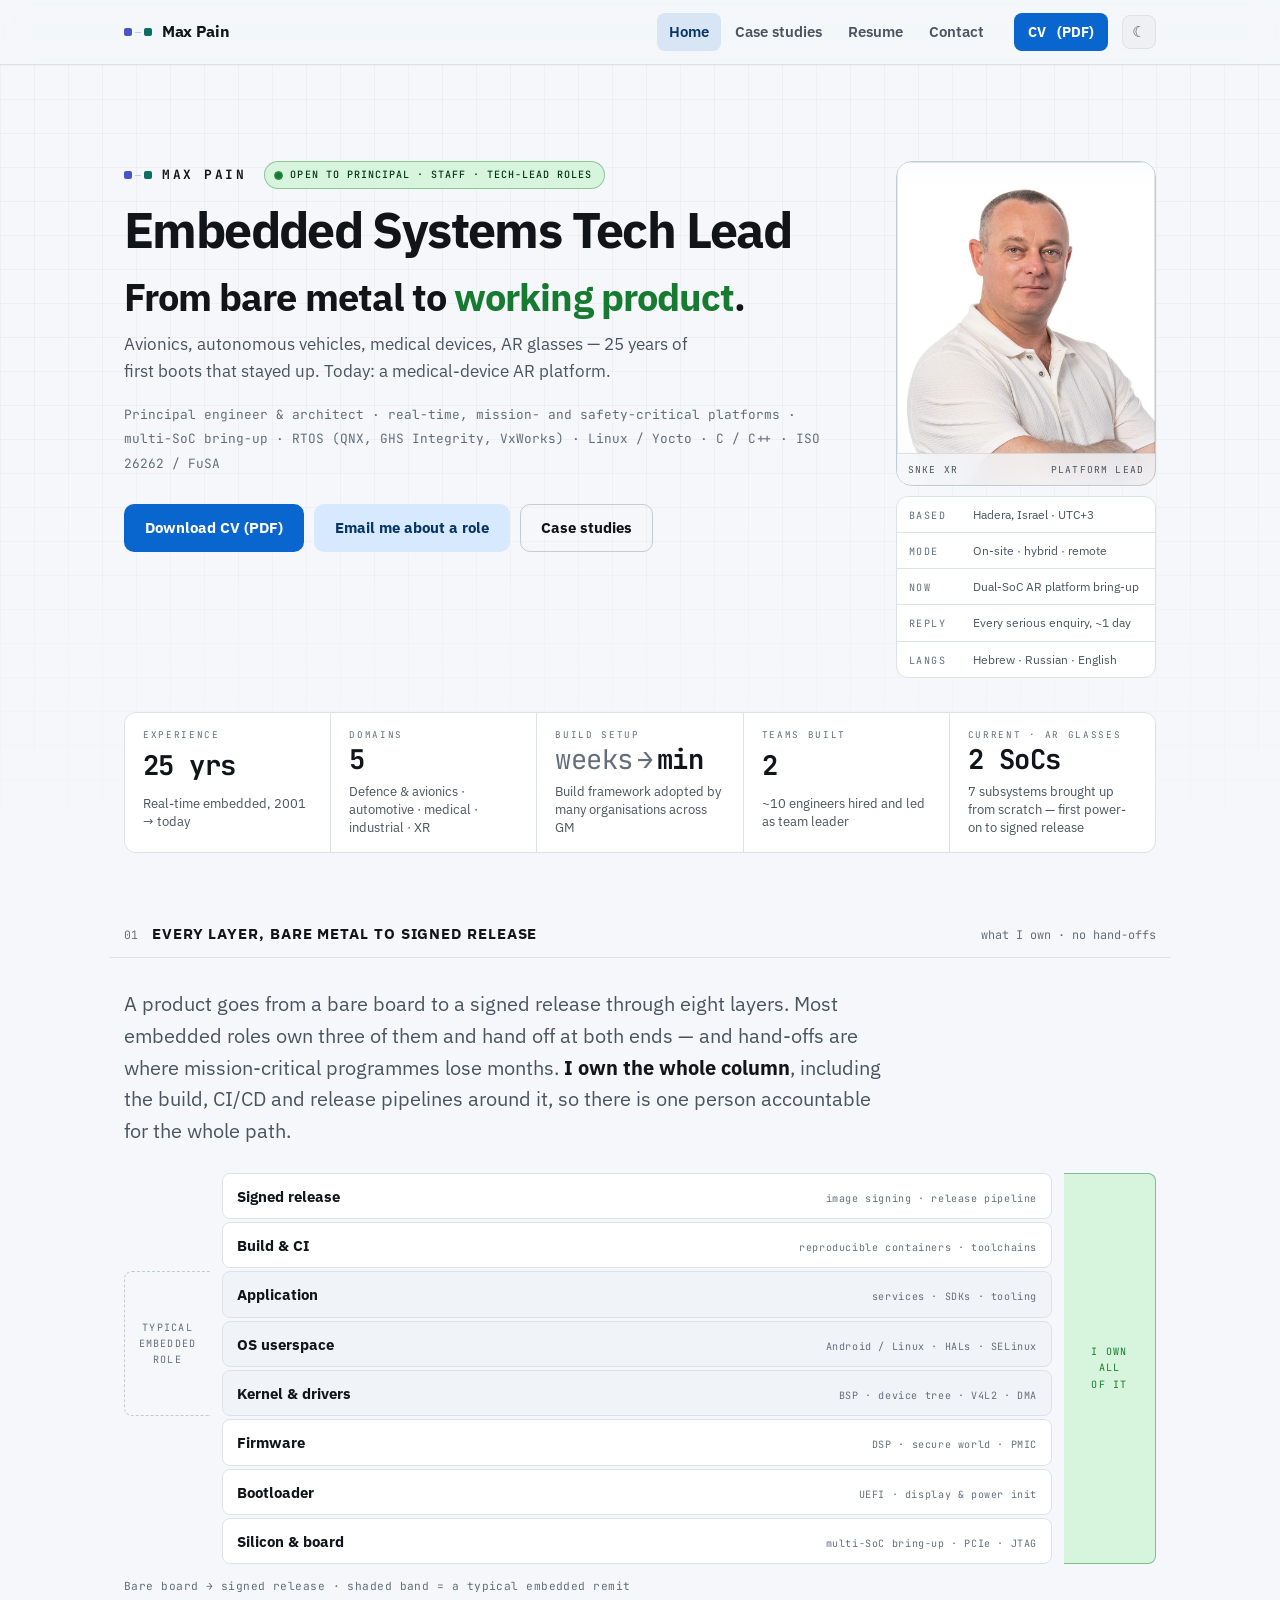
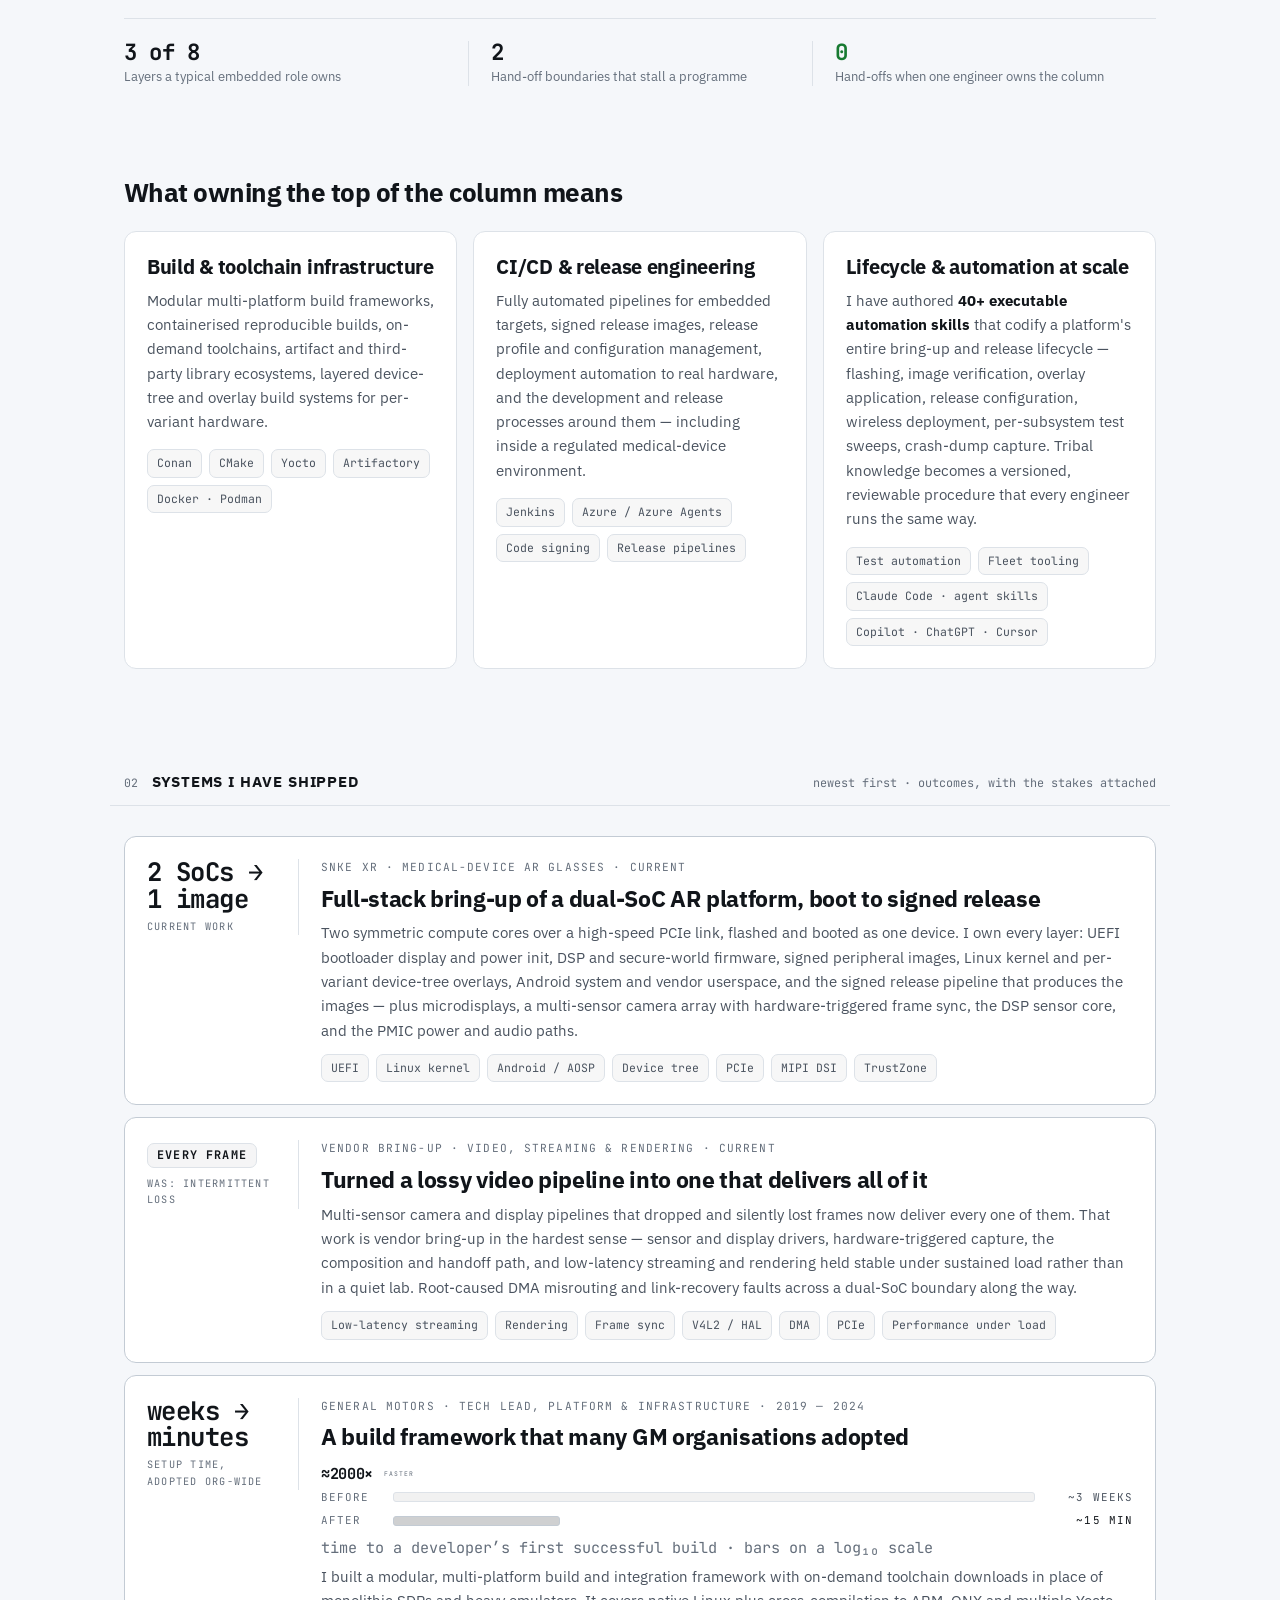
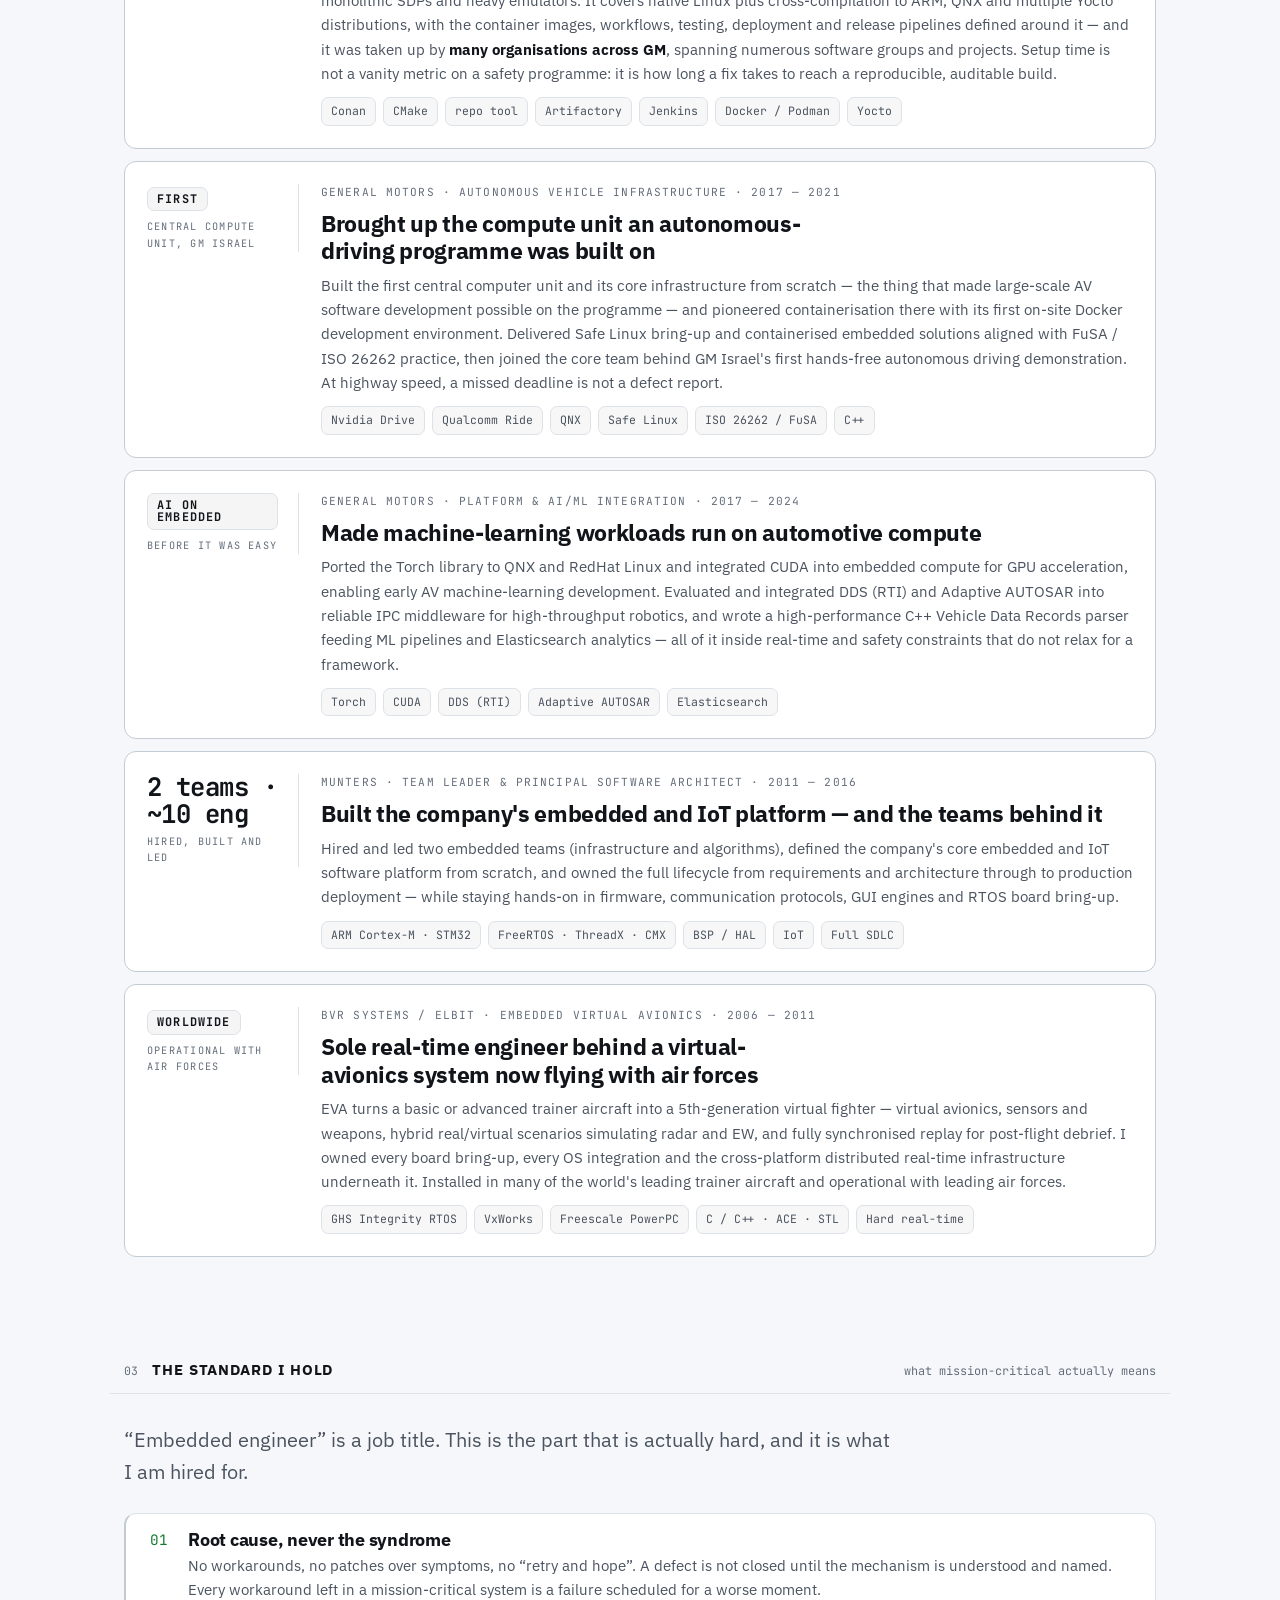
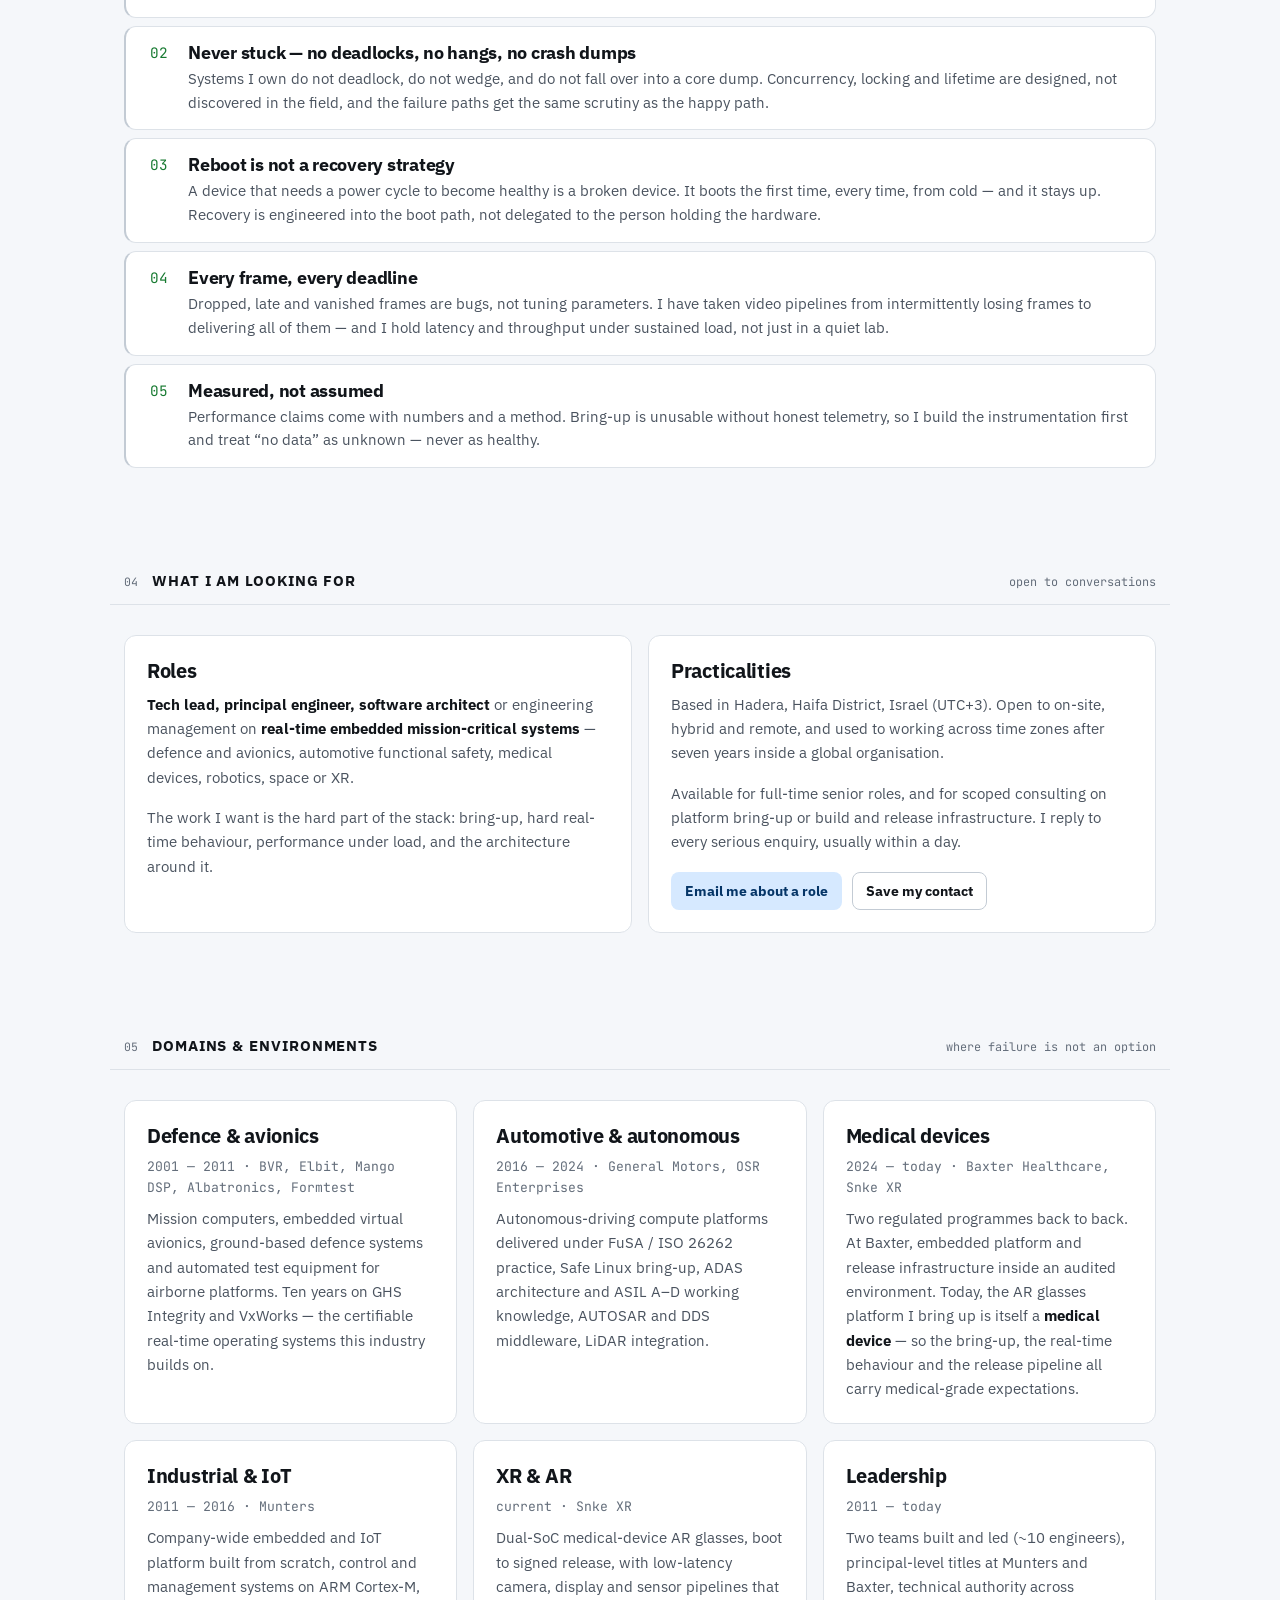
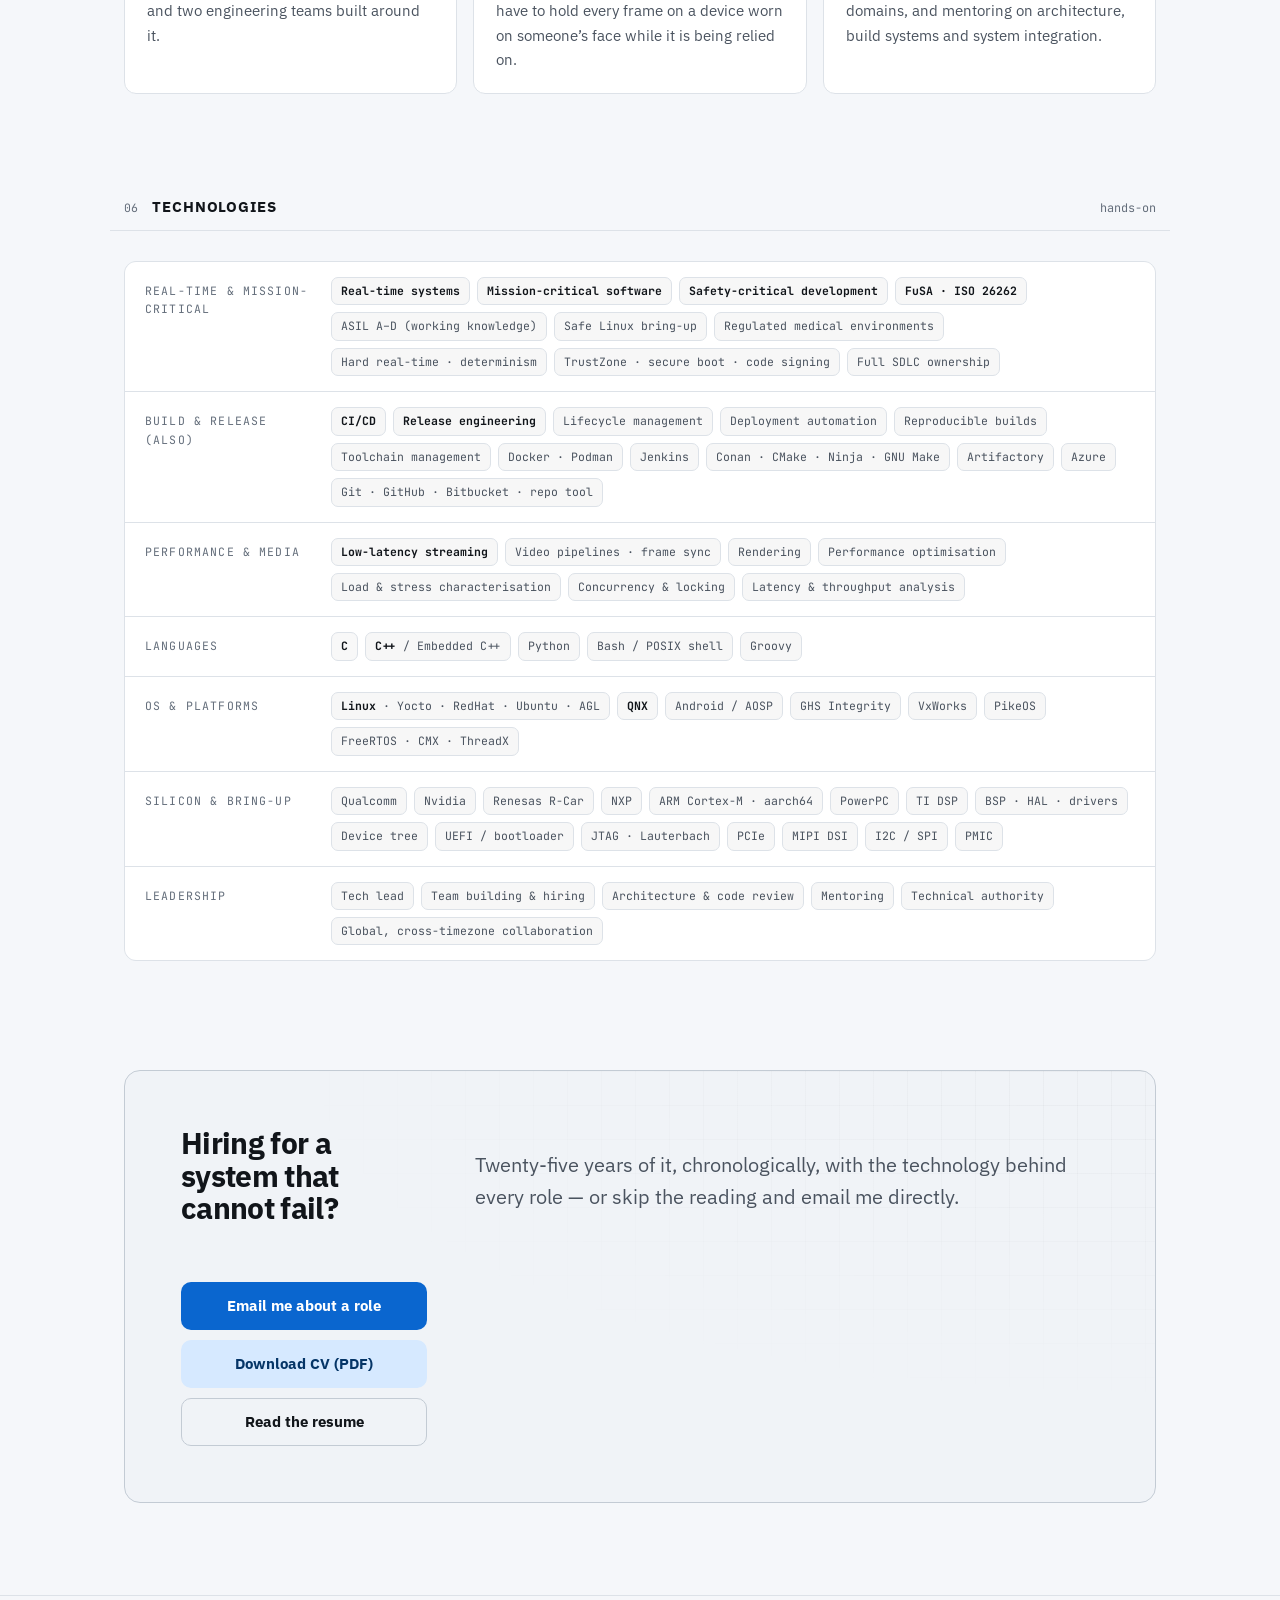
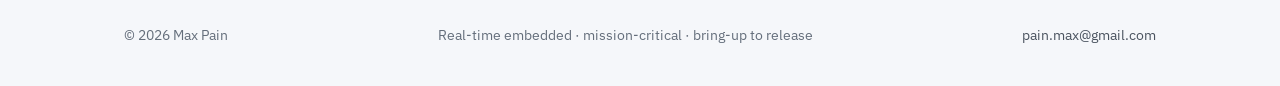
==== index.html @ b7bec90f "Visualizations; medical-device scope corrected" ====
<!DOCTYPE html>
<html lang="en">
<head>
<meta charset="utf-8">
<meta name="viewport" content="width=device-width, initial-scale=1">
<!-- Keyword-first: "Max Pain" is an options-trading term and will never rank,
     so the searchable role terms lead and the name trails. -->
<title>Real-Time Embedded Systems Specialist — Mission-Critical Platforms, Tech Lead | Max Pain</title>
<meta name="description" content="From bare metal to working product. Max Pain — Embedded Systems Tech Lead, principal engineer and architect for real-time, mission- and safety-critical platforms. 25 years across defence and avionics, automotive functional safety (ISO 26262 / FuSA), medical devices, industrial control and XR: multi-SoC and vendor bring-up, hard real-time performance, low-latency video and rendering, C/C++, Linux, QNX, RTOS. Root cause, never workarounds — no deadlocks, no crash dumps, no reboot as a fix.">
<meta name="author" content="Max Pain">
<meta name="keywords" content="embedded systems, mission-critical, safety-critical, real-time, hard real-time, functional safety, ISO 26262, FuSA, tech lead, principal engineer, software architect, multi-SoC bring-up, board bring-up, BSP, device tree, Linux, Yocto, QNX, RTOS, Android AOSP, C++, PCIe, low-latency video, streaming, rendering, performance optimisation, software architecture, team leadership, CI/CD, release engineering, reproducible builds">
<link rel="canonical" href="https://maxim-pain.github.io/">
<meta property="og:site_name" content="Max Pain">
<meta property="og:locale" content="en_US">
<meta property="og:title" content="Max Pain — Real-Time Embedded Mission-Critical Systems Specialist">
<meta property="og:description" content="From bare metal to working product. 25 years of real-time, mission-critical embedded — defence and avionics, automotive safety, medical, XR. No deadlocks, no crash dumps, never a reboot as a fix, root cause every time.">
<meta property="og:type" content="profile">
<meta property="og:url" content="https://maxim-pain.github.io/">
<meta property="og:image" content="https://maxim-pain.github.io/assets/og-cover.png">
<meta property="og:image:width" content="1200">
<meta property="og:image:height" content="630">
<meta name="twitter:card" content="summary_large_image">
<meta name="twitter:image" content="https://maxim-pain.github.io/assets/og-cover.png">
<link rel="icon" href="assets/favicon.svg" type="image/svg+xml">
<link rel="preconnect" href="https://fonts.googleapis.com">
<link rel="preconnect" href="https://fonts.gstatic.com" crossorigin>
<link href="https://fonts.googleapis.com/css2?family=IBM+Plex+Sans:wght@400;500;600;700&family=JetBrains+Mono:wght@400;500;700&display=swap" rel="stylesheet">
<link rel="stylesheet" href="assets/style.css">
<script>/* Set the theme before first paint so there is no flash. */
(function(){var r=document.documentElement;r.className+=" js";try{var t=localStorage.getItem("theme");if(t==="light"||t==="dark")r.dataset.theme=t;}catch(e){}})();</script>
<script type="application/ld+json">
{
  "@context": "https://schema.org",
  "@type": "Person",
  "name": "Max Pain",
  "jobTitle": "Real-Time Embedded Systems Tech Lead",
  "description": "Embedded Systems Tech Lead, principal engineer and software architect with 25 years across defence and avionics, automotive functional safety, medical devices, industrial IoT and XR. Specialises in multi-SoC and vendor bring-up, hard real-time performance, low-latency video and rendering, and architecture — and also owns the build, CI/CD and release side end to end.",
  "url": "https://maxim-pain.github.io/",
  "image": "https://maxim-pain.github.io/assets/max-pain.jpg",
  "email": "mailto:pain.max@gmail.com",
  "telephone": "+972-54-475-2283",
  "address": { "@type": "PostalAddress", "addressLocality": "Hadera", "addressRegion": "Haifa District", "addressCountry": "IL" },
  "sameAs": ["https://www.linkedin.com/in/max-pain/", "https://github.com/maxim-pain"],
  "alumniOf": [
    { "@type": "EducationalOrganization", "name": "Champlain College" },
    { "@type": "EducationalOrganization", "name": "Naval Technical College — ORT" }
  ],
  "knowsAbout": ["Embedded systems","Real-time systems","Mission-critical software","Safety-critical software","Functional safety","ISO 26262","Multi-SoC bring-up","Board support packages","Device tree","Linux","Yocto","QNX","RTOS","Android AOSP","C","C++","PCIe","Low-latency video streaming","Rendering","Performance optimisation","Software architecture","CI/CD","Release engineering","Team leadership"],
  "knowsLanguage": ["Hebrew","Russian","English"]
}
</script>
</head>
<body>
<a class="skip" href="#main">Skip to content</a>

<!-- ═══════════════════════ NAV ═══════════════════════ -->
<header class="nav">
  <div class="wrap nav-inner">
    <a class="brand" href="index.html">
      <span class="mark" aria-hidden="true"><i></i><s></s><i></i></span> Max&nbsp;Pain
    </a>
    <nav class="nav-links" aria-label="Main">
      <a href="index.html" aria-current="page">Home</a>
      <a href="projects.html">Case studies</a>
      <a href="resume.html">Resume</a>
      <a href="contact.html">Contact</a>
    </nav>
    <a class="btn btn-primary btn-sm btn-cta" href="assets/Max-Pain-Resume.pdf" download>CV&nbsp;<span>(PDF)</span></a>
    <button class="theme-btn" type="button" data-theme-toggle aria-label="Switch colour theme">
      <span aria-hidden="true" data-theme-icon>◐</span>
    </button>
  </div>
</header>

<main id="main">

<!-- ═══════════════════════ HERO ═══════════════════════ -->
<section class="hero">
  <div class="wrap">
    <div class="hero-split">

      <div>
        <div class="hero-head reveal">
          <p class="nameplate"><span class="mark" aria-hidden="true"><i></i><s></s><i></i></span> Max Pain</p>
          <p class="status">
            <span class="dot" aria-hidden="true"></span>
            Open to principal · staff · tech-lead roles
          </p>
        </div>

        <h1 class="reveal" data-delay="60">Embedded Systems Tech&nbsp;Lead</h1>

        <p class="slogan reveal" data-delay="90">
          From bare metal to <span class="works">working product</span>.
        </p>
        <p class="slogan-sub reveal" data-delay="110">
          Avionics, autonomous vehicles, medical devices, AR glasses — 25 years of first boots
          that stayed up. Today: a medical-device AR platform.
        </p>

        <p class="tl-stack reveal" data-delay="140" style="font-size:.8rem;line-height:1.9;margin-top:18px">
          Principal engineer &amp; architect · real-time, mission- and safety-critical platforms ·
          multi-SoC bring-up · RTOS (QNX, GHS Integrity, VxWorks) · Linux / Yocto · C / C++ ·
          ISO 26262 / FuSA
        </p>

        <div class="btn-row reveal" data-delay="180">
          <a class="btn btn-primary" href="assets/Max-Pain-Resume.pdf" download>Download CV (PDF)</a>
          <a class="btn btn-tonal" href="mailto:pain.max@gmail.com?subject=Role%20enquiry%20%E2%80%94%20embedded%20systems&amp;body=Role%3A%0ACompany%3A%0ALocation%20%2F%20remote%3A%0ASeniority%3A%0ADomain%3A%0AJD%20link%3A%0A%0A">Email me about a role</a>
          <a class="btn btn-ghost" href="projects.html">Case studies</a>
        </div>
      </div>

      <div class="reveal" data-delay="120">
        <div class="portrait">
          <img src="assets/max-pain.jpg" alt="Max Pain" width="868" height="1287">
          <div class="portrait-rail" aria-hidden="true"><span>Snke XR</span><span>Platform lead</span></div>
        </div>
        <dl class="spec">
          <div><dt>Based</dt><dd>Hadera, Israel · UTC+3</dd></div>
          <div><dt>Mode</dt><dd>On-site · hybrid · remote</dd></div>
          <div><dt>Now</dt><dd>Dual-SoC AR platform bring-up</dd></div>
          <div><dt>Reply</dt><dd>Every serious enquiry, ~1 day</dd></div>
          <div><dt>Langs</dt><dd>Hebrew · Russian · English</dd></div>
        </dl>
      </div>

    </div>

    <div class="stats reveal" data-delay="300">
      <div class="stat">
        <span class="key">experience</span>
        <span class="num">25 yrs</span>
        <span class="lbl">Real-time embedded, 2001 → today</span>
      </div>
      <div class="stat">
        <span class="key">domains</span>
        <span class="num">5</span>
        <span class="lbl">Defence &amp; avionics · automotive · medical · industrial · XR</span>
      </div>
      <div class="stat">
        <span class="key">build setup</span>
        <span class="num"><span class="from">weeks</span><span class="arw">→</span>min</span>
        <span class="lbl">Build framework adopted by many organisations across GM</span>
      </div>
      <div class="stat">
        <span class="key">teams built</span>
        <span class="num">2</span>
        <span class="lbl">~10 engineers hired and led as team leader</span>
      </div>
      <div class="stat">
        <span class="key">current · AR glasses</span>
        <span class="num">2 SoCs</span>
        <span class="lbl">7 subsystems brought up from scratch — first power-on to signed release</span>
      </div>
    </div>
  </div>
</section>

<!-- ═══════════════════════ 01 · OWNERSHIP ═══════════════════════ -->
<section class="tight-top">
  <div class="wrap">
    <div class="section-head reveal">
      <span class="idx">01</span>
      <h2>Every layer, bare metal to signed release</h2>
      <span class="note">what I own · no hand-offs</span>
    </div>

    <p class="lead reveal" style="margin-bottom:26px">
      A product goes from a bare board to a signed release through eight layers. Most embedded
      roles own three of them and hand off at both ends — and hand-offs are where mission-critical
      programmes lose months. <strong>I own the whole column</strong>, including the build, CI/CD
      and release pipelines around it, so there is one person accountable for the whole path.
    </p>

    <figure class="ownfig reveal">
      <div class="own">
        <ol class="own-stack" role="list">
          <li role="listitem"><b>Signed release</b><span>image signing · release pipeline</span></li>
          <li role="listitem"><b>Build &amp; CI</b><span>reproducible containers · toolchains</span></li>
          <li role="listitem" class="is-typ"><b>Application</b><span>services · SDKs · tooling</span></li>
          <li role="listitem" class="is-typ"><b>OS userspace</b><span>Android / Linux · HALs · SELinux</span></li>
          <li role="listitem" class="is-typ"><b>Kernel &amp; drivers</b><span>BSP · device tree · V4L2 · DMA</span></li>
          <li role="listitem"><b>Firmware</b><span>DSP · secure world · PMIC</span></li>
          <li role="listitem"><b>Bootloader</b><span>UEFI · display &amp; power init</span></li>
          <li role="listitem"><b>Silicon &amp; board</b><span>multi-SoC bring-up · PCIe · JTAG</span></li>
        </ol>
        <p class="own-band" aria-hidden="true">typical<br>embedded<br>role</p>
        <p class="own-mine" aria-hidden="true">I own<br>all<br>of it</p>
      </div>
      <figcaption class="is-label">Bare board → signed release · shaded band = a typical embedded remit</figcaption>

        <div class="costs">
        <div class="cost">
          <span class="n">3 of 8</span>
          <span class="t">Layers a typical embedded role owns</span>
      </div>
        <div class="cost">
          <span class="n">2</span>
          <span class="t">Hand-off boundaries that stall a programme</span>
      </div>
        <div class="cost is-mine">
          <span class="n">0</span>
          <span class="t">Hand-offs when one engineer owns the column</span>
      </div>
    </div>
    </figure>


    <h3 class="sub-head reveal">What owning the top of the column means</h3>

    <div class="grid g3">
      <div class="card reveal">
        <h3>Build &amp; toolchain infrastructure</h3>
        <p>
          Modular multi-platform build frameworks, containerised reproducible builds, on-demand
          toolchains, artifact and third-party library ecosystems, layered device-tree and overlay
          build systems for per-variant hardware.
        </p>
        <div class="chips">
          <span class="chip">Conan</span><span class="chip">CMake</span>
          <span class="chip">Yocto</span><span class="chip">Artifactory</span>
          <span class="chip">Docker · Podman</span>
        </div>
      </div>
      <div class="card reveal" data-delay="80">
        <h3>CI/CD &amp; release engineering</h3>
        <p>
          Fully automated pipelines for embedded targets, signed release images, release profile and
          configuration management, deployment automation to real hardware, and the development and
          release processes around them — including inside a regulated medical-device environment.
        </p>
        <div class="chips">
          <span class="chip">Jenkins</span><span class="chip">Azure / Azure Agents</span>
          <span class="chip">Code signing</span><span class="chip">Release pipelines</span>
        </div>
      </div>
      <div class="card reveal" data-delay="160">
        <h3>Lifecycle &amp; automation at scale</h3>
        <p>
          I have authored <strong>40+ executable automation skills</strong> that codify a platform's
          entire bring-up and release lifecycle — flashing, image verification, overlay application,
          release configuration, wireless deployment, per-subsystem test sweeps, crash-dump capture.
          Tribal knowledge becomes a versioned, reviewable procedure that every engineer runs the
          same way.
        </p>
        <div class="chips">
          <span class="chip">Test automation</span><span class="chip">Fleet tooling</span>
          <span class="chip">Claude Code · agent skills</span>
          <span class="chip">Copilot · ChatGPT · Cursor</span>
        </div>
      </div>
    </div>
  </div>
</section>

<!-- ═══════════════════════ 02 · SHIPPED ═══════════════════════ -->
<section class="tight-top">
  <div class="wrap">
    <div class="section-head reveal">
      <span class="idx">02</span>
      <h2>Systems I have shipped</h2>
      <span class="note">newest first · outcomes, with the stakes attached</span>
    </div>

    <div class="grid" style="gap:12px">

      <div class="ach reveal">
        <div class="metric">
          <span class="big">2 SoCs → 1 image</span>
          <span class="cap">current work</span>
        </div>
        <div>
          <p class="where">Snke XR · medical-device AR glasses · current</p>
          <h3>Full-stack bring-up of a dual-SoC AR platform, boot to signed release</h3>
          <p>
            Two symmetric compute cores over a high-speed PCIe link, flashed and booted as one
            device. I own every layer: UEFI bootloader display and power init, DSP and secure-world
            firmware, signed peripheral images, Linux kernel and per-variant device-tree overlays,
            Android system and vendor userspace, and the signed release pipeline that produces the
            images — plus microdisplays, a multi-sensor camera array with hardware-triggered frame
            sync, the DSP sensor core, and the PMIC power and audio paths.
          </p>
          <div class="chips">
            <span class="chip">UEFI</span><span class="chip">Linux kernel</span>
            <span class="chip">Android / AOSP</span><span class="chip">Device tree</span>
            <span class="chip">PCIe</span><span class="chip">MIPI DSI</span>
            <span class="chip">TrustZone</span>
          </div>
        </div>
      </div>

      <div class="ach reveal" data-delay="70">
        <div class="metric is-flag">
          <span class="big">every frame</span>
          <span class="cap">was: intermittent loss</span>
        </div>
        <div>
          <p class="where">Vendor bring-up · video, streaming &amp; rendering · current</p>
          <h3>Turned a lossy video pipeline into one that delivers all of it</h3>
          <p>
            Multi-sensor camera and display pipelines that dropped and silently lost frames now
            deliver every one of them. That work is vendor bring-up in the hardest sense —
            sensor and display drivers, hardware-triggered capture, the composition and handoff
            path, and low-latency streaming and rendering held stable under sustained load rather
            than in a quiet lab. Root-caused DMA misrouting and link-recovery faults across a
            dual-SoC boundary along the way.
          </p>
          <div class="chips">
            <span class="chip">Low-latency streaming</span><span class="chip">Rendering</span>
            <span class="chip">Frame sync</span><span class="chip">V4L2 / HAL</span>
            <span class="chip">DMA</span><span class="chip">PCIe</span>
            <span class="chip">Performance under load</span>
          </div>
        </div>
      </div>

      <div class="ach reveal" data-delay="140">
        <div class="metric">
          <span class="big">weeks → minutes</span>
          <span class="cap">setup time, adopted org-wide</span>
        </div>
        <div>
          <p class="where">General Motors · Tech Lead, Platform &amp; Infrastructure · 2019 — 2024</p>
          <h3>A build framework that many GM organisations adopted</h3>
          <div class="ratio" role="img" aria-label="Time to a developer's first successful build fell from about three weeks to about fifteen minutes.">
            <p class="ratio-x">≈2000× <span>faster</span></p>
            <div class="ratio-row">
              <span class="k">before</span><i class="b" style="--w:100%"></i><span class="v">~3 weeks</span>
            </div>
            <div class="ratio-row is-after">
              <span class="k">after</span><i class="b" style="--w:26%"></i><span class="v">~15 min</span>
            </div>
            <p class="ratio-note">time to a developer’s first successful build · bars on a log₁₀ scale</p>
          </div>
          <p>
            I built a modular, multi-platform build and integration framework with on-demand
            toolchain downloads in place of monolithic SDPs and heavy emulators. It covers native
            Linux plus cross-compilation to ARM, QNX and multiple Yocto distributions, with the
            container images, workflows, testing, deployment and release pipelines defined around
            it — and it was taken up by <strong>many organisations across GM</strong>, spanning
            numerous software groups and projects. Setup time is not a vanity metric on a safety
            programme: it is how long a fix takes to reach a reproducible, auditable build.
          </p>
          <div class="chips">
            <span class="chip">Conan</span><span class="chip">CMake</span>
            <span class="chip">repo tool</span><span class="chip">Artifactory</span>
            <span class="chip">Jenkins</span><span class="chip">Docker / Podman</span>
            <span class="chip">Yocto</span>
          </div>
        </div>
      </div>

      <div class="ach reveal" data-delay="210">
        <div class="metric is-flag">
          <span class="big">first</span>
          <span class="cap">central compute unit, GM Israel</span>
        </div>
        <div>
          <p class="where">General Motors · Autonomous Vehicle Infrastructure · 2017 — 2021</p>
          <h3>Brought up the compute unit an autonomous-driving programme was built on</h3>
          <p>
            Built the first central computer unit and its core infrastructure from scratch — the
            thing that made large-scale AV software development possible on the programme — and
            pioneered containerisation there with its first on-site Docker development environment.
            Delivered Safe Linux bring-up and containerised embedded solutions aligned with
            FuSA / ISO 26262 practice, then joined the core team behind GM Israel's first hands-free
            autonomous driving demonstration. At highway speed, a missed deadline is not a defect
            report.
          </p>
          <div class="chips">
            <span class="chip">Nvidia Drive</span><span class="chip">Qualcomm Ride</span>
            <span class="chip">QNX</span><span class="chip">Safe Linux</span>
            <span class="chip">ISO 26262 / FuSA</span><span class="chip">C++</span>
          </div>
        </div>
      </div>

      <div class="ach reveal" data-delay="280">
        <div class="metric is-flag">
          <span class="big">AI on embedded</span>
          <span class="cap">before it was easy</span>
        </div>
        <div>
          <p class="where">General Motors · Platform &amp; AI/ML integration · 2017 — 2024</p>
          <h3>Made machine-learning workloads run on automotive compute</h3>
          <p>
            Ported the Torch library to QNX and RedHat Linux and integrated CUDA into embedded
            compute for GPU acceleration, enabling early AV machine-learning development. Evaluated
            and integrated DDS (RTI) and Adaptive AUTOSAR into reliable IPC middleware for
            high-throughput robotics, and wrote a high-performance C++ Vehicle Data Records parser
            feeding ML pipelines and Elasticsearch analytics — all of it inside real-time and
            safety constraints that do not relax for a framework.
          </p>
          <div class="chips">
            <span class="chip">Torch</span><span class="chip">CUDA</span>
            <span class="chip">DDS (RTI)</span><span class="chip">Adaptive AUTOSAR</span>
            <span class="chip">Elasticsearch</span>
          </div>
        </div>
      </div>

      <div class="ach reveal" data-delay="350">
        <div class="metric">
          <span class="big">2 teams · ~10 eng</span>
          <span class="cap">hired, built and led</span>
        </div>
        <div>
          <p class="where">Munters · Team Leader &amp; Principal Software Architect · 2011 — 2016</p>
          <h3>Built the company's embedded and IoT platform — and the teams behind it</h3>
          <p>
            Hired and led two embedded teams (infrastructure and algorithms), defined the company's
            core embedded and IoT software platform from scratch, and owned the full lifecycle from
            requirements and architecture through to production deployment — while staying hands-on
            in firmware, communication protocols, GUI engines and RTOS board bring-up.
          </p>
          <div class="chips">
            <span class="chip">ARM Cortex-M · STM32</span><span class="chip">FreeRTOS · ThreadX · CMX</span>
            <span class="chip">BSP / HAL</span><span class="chip">IoT</span>
            <span class="chip">Full SDLC</span>
          </div>
        </div>
      </div>

      <div class="ach reveal" data-delay="420">
        <div class="metric is-flag">
          <span class="big">worldwide</span>
          <span class="cap">operational with air forces</span>
        </div>
        <div>
          <p class="where">BVR Systems / Elbit · Embedded Virtual Avionics · 2006 — 2011</p>
          <h3>Sole real-time engineer behind a virtual-avionics system now flying with air forces</h3>
          <p>
            EVA turns a basic or advanced trainer aircraft into a 5th-generation virtual fighter —
            virtual avionics, sensors and weapons, hybrid real/virtual scenarios simulating radar
            and EW, and fully synchronised replay for post-flight debrief. I owned every board
            bring-up, every OS integration and the cross-platform distributed real-time
            infrastructure underneath it. Installed in many of the world's leading trainer
            aircraft and operational with leading air forces.
          </p>
          <div class="chips">
            <span class="chip">GHS Integrity RTOS</span><span class="chip">VxWorks</span>
            <span class="chip">Freescale PowerPC</span><span class="chip">C / C++ · ACE · STL</span>
            <span class="chip">Hard real-time</span>
          </div>
        </div>
      </div>

    </div>
  </div>
</section>

<!-- ═══════════════════════ 03 · STANDARD ═══════════════════════ -->
<section class="tight-top">
  <div class="wrap">
    <div class="section-head reveal">
      <span class="idx">03</span>
      <h2>The standard I hold</h2>
      <span class="note">what mission-critical actually means</span>
    </div>

    <p class="lead reveal" style="margin-bottom:26px">
      “Embedded engineer” is a job title. This is the part that is actually hard, and it is what
      I am hired for.
    </p>

    <div class="rules">
      <div class="rule reveal">
        <span class="mk" aria-hidden="true">01</span>
        <div>
          <h3>Root cause, never the syndrome</h3>
          <p>
            No workarounds, no patches over symptoms, no “retry and hope”. A defect is not closed
            until the mechanism is understood and named. Every workaround left in a mission-critical
            system is a failure scheduled for a worse moment.
          </p>
        </div>
      </div>
      <div class="rule reveal">
        <span class="mk" aria-hidden="true">02</span>
        <div>
          <h3>Never stuck — no deadlocks, no hangs, no crash dumps</h3>
          <p>
            Systems I own do not deadlock, do not wedge, and do not fall over into a core dump.
            Concurrency, locking and lifetime are designed, not discovered in the field, and the
            failure paths get the same scrutiny as the happy path.
          </p>
        </div>
      </div>
      <div class="rule reveal">
        <span class="mk" aria-hidden="true">03</span>
        <div>
          <h3>Reboot is not a recovery strategy</h3>
          <p>
            A device that needs a power cycle to become healthy is a broken device. It boots the
            first time, every time, from cold — and it stays up. Recovery is engineered into the
            boot path, not delegated to the person holding the hardware.
          </p>
        </div>
      </div>
      <div class="rule reveal">
        <span class="mk" aria-hidden="true">04</span>
        <div>
          <h3>Every frame, every deadline</h3>
          <p>
            Dropped, late and vanished frames are bugs, not tuning parameters. I have taken video
            pipelines from intermittently losing frames to delivering all of them — and I hold
            latency and throughput under sustained load, not just in a quiet lab.
          </p>
        </div>
      </div>
      <div class="rule reveal">
        <span class="mk" aria-hidden="true">05</span>
        <div>
          <h3>Measured, not assumed</h3>
          <p>
            Performance claims come with numbers and a method. Bring-up is unusable without honest
            telemetry, so I build the instrumentation first and treat “no data” as unknown —
            never as healthy.
          </p>
        </div>
      </div>
    </div>
  </div>
</section>

<!-- ═══════════════════════ 04 · LOOKING ═══════════════════════ -->
<section class="tight-top">
  <div class="wrap">
    <div class="section-head reveal">
      <span class="idx">04</span>
      <h2>What I am looking for</h2>
      <span class="note">open to conversations</span>
    </div>

    <div class="grid g2">
      <div class="card reveal">
        <h3>Roles</h3>
        <p>
          <strong>Tech lead, principal engineer, software architect</strong> or engineering
          management on <strong>real-time embedded mission-critical systems</strong> — defence and
          avionics, automotive functional safety, medical devices, robotics, space or XR.
        </p>
        <p>
          The work I want is the hard part of the stack: bring-up, hard real-time behaviour,
          performance under load, and the architecture around it.
        </p>
      </div>
      <div class="card reveal" data-delay="80">
        <h3>Practicalities</h3>
        <p>
          Based in Hadera, Haifa District, Israel (UTC+3). Open to on-site, hybrid and remote, and
          used to working across time zones after seven years inside a global organisation.
        </p>
        <p>
          Available for full-time senior roles, and for scoped consulting on platform bring-up or
          build and release infrastructure. I reply to every serious enquiry, usually within a day.
        </p>
        <div class="btn-row" style="margin-top:18px">
          <a class="btn btn-tonal btn-sm" href="mailto:pain.max@gmail.com?subject=Role%20enquiry%20%E2%80%94%20mission-critical%20embedded&amp;body=Role%3A%0ACompany%3A%0ALocation%20%2F%20remote%3A%0ASeniority%3A%0ADomain%3A%0AJD%20link%3A%0A%0A">Email me about a role</a>
          <a class="btn btn-ghost btn-sm" href="assets/max-pain.vcf" download>Save my contact</a>
        </div>
      </div>
    </div>
  </div>
</section>

<!-- ═══════════════════════ 05 · DOMAINS ═══════════════════════ -->
<section class="tight-top">
  <div class="wrap">
    <div class="section-head reveal">
      <span class="idx">05</span>
      <h2>Domains &amp; environments</h2>
      <span class="note">where failure is not an option</span>
    </div>

    <div class="grid g3">
      <div class="card reveal">
        <h3>Defence &amp; avionics</h3>
        <p class="muted" style="font-size:.82rem;margin:0 0 8px;font-family:var(--mono)">2001 — 2011 · BVR, Elbit, Mango DSP, Albatronics, Formtest</p>
        <p>
          Mission computers, embedded virtual avionics, ground-based defence systems and automated
          test equipment for airborne platforms. Ten years on GHS Integrity and VxWorks — the
          certifiable real-time operating systems this industry builds on.
        </p>
      </div>
      <div class="card reveal" data-delay="70">
        <h3>Automotive &amp; autonomous</h3>
        <p class="muted" style="font-size:.82rem;margin:0 0 8px;font-family:var(--mono)">2016 — 2024 · General Motors, OSR Enterprises</p>
        <p>
          Autonomous-driving compute platforms delivered under FuSA / ISO 26262 practice, Safe
          Linux bring-up, ADAS architecture and ASIL A–D working knowledge, AUTOSAR and DDS
          middleware, LiDAR integration.
        </p>
      </div>
      <div class="card reveal" data-delay="140">
        <h3>Medical devices</h3>
        <p class="muted" style="font-size:.82rem;margin:0 0 8px;font-family:var(--mono)">2024 — today · Baxter Healthcare, Snke XR</p>
        <p>
          Two regulated programmes back to back. At Baxter, embedded platform and release
          infrastructure inside an audited environment. Today, the AR glasses platform I bring up is
          itself a <strong>medical device</strong> — so the bring-up, the real-time behaviour and the
          release pipeline all carry medical-grade expectations.
        </p>
      </div>
      <div class="card reveal">
        <h3>Industrial &amp; IoT</h3>
        <p class="muted" style="font-size:.82rem;margin:0 0 8px;font-family:var(--mono)">2011 — 2016 · Munters</p>
        <p>
          Company-wide embedded and IoT platform built from scratch, control and management systems
          on ARM Cortex-M, and two engineering teams built around it.
        </p>
      </div>
      <div class="card reveal" data-delay="70">
        <h3>XR &amp; AR</h3>
        <p class="muted" style="font-size:.82rem;margin:0 0 8px;font-family:var(--mono)">current · Snke XR</p>
        <p>
          Dual-SoC medical-device AR glasses, boot to signed release, with low-latency camera,
          display and sensor pipelines that have to hold every frame on a device worn on someone’s
          face while it is being relied on.
        </p>
      </div>
      <div class="card reveal" data-delay="140">
        <h3>Leadership</h3>
        <p class="muted" style="font-size:.82rem;margin:0 0 8px;font-family:var(--mono)">2011 — today</p>
        <p>
          Two teams built and led (~10 engineers), principal-level titles at Munters and Baxter,
          technical authority across domains, and mentoring on architecture, build systems and
          system integration.
        </p>
      </div>
    </div>
  </div>
</section>

<!-- ═══════════════════════ 06 · TECH ═══════════════════════ -->
<section class="tight-top">
  <div class="wrap">
    <div class="section-head reveal">
      <span class="idx">06</span>
      <h2>Technologies</h2>
      <span class="note">hands-on</span>
    </div>

    <dl class="skillset reveal">
      <div class="skillrow">
        <dt>Real-time &amp; mission-critical</dt>
        <dd><div class="chips">
          <span class="chip"><b>Real-time systems</b></span>
          <span class="chip"><b>Mission-critical software</b></span>
          <span class="chip"><b>Safety-critical development</b></span>
          <span class="chip"><b>FuSA · ISO 26262</b></span>
          <span class="chip">ASIL A–D (working knowledge)</span>
          <span class="chip">Safe Linux bring-up</span>
          <span class="chip">Regulated medical environments</span>
          <span class="chip">Hard real-time · determinism</span>
          <span class="chip">TrustZone · secure boot · code signing</span>
          <span class="chip">Full SDLC ownership</span>
        </div></dd>
      </div>
      <div class="skillrow" data-devops>
        <dt>Build &amp; release (also)</dt>
        <dd><div class="chips">
          <span class="chip"><b>CI/CD</b></span><span class="chip"><b>Release engineering</b></span>
          <span class="chip">Lifecycle management</span><span class="chip">Deployment automation</span>
          <span class="chip">Reproducible builds</span><span class="chip">Toolchain management</span>
          <span class="chip">Docker · Podman</span><span class="chip">Jenkins</span>
          <span class="chip">Conan · CMake · Ninja · GNU Make</span>
          <span class="chip">Artifactory</span><span class="chip">Azure</span>
          <span class="chip">Git · GitHub · Bitbucket · repo tool</span>
        </div></dd>
      </div>
      <div class="skillrow">
        <dt>Performance &amp; media</dt>
        <dd><div class="chips">
          <span class="chip"><b>Low-latency streaming</b></span>
          <span class="chip">Video pipelines · frame sync</span>
          <span class="chip">Rendering</span>
          <span class="chip">Performance optimisation</span>
          <span class="chip">Load &amp; stress characterisation</span>
          <span class="chip">Concurrency &amp; locking</span>
          <span class="chip">Latency &amp; throughput analysis</span>
        </div></dd>
      </div>
      <div class="skillrow">
        <dt>Languages</dt>
        <dd><div class="chips">
          <span class="chip"><b>C</b></span><span class="chip"><b>C++</b> / Embedded C++</span>
          <span class="chip">Python</span><span class="chip">Bash / POSIX shell</span>
          <span class="chip">Groovy</span>
        </div></dd>
      </div>
      <div class="skillrow">
        <dt>OS &amp; platforms</dt>
        <dd><div class="chips">
          <span class="chip"><b>Linux</b> · Yocto · RedHat · Ubuntu · AGL</span>
          <span class="chip"><b>QNX</b></span><span class="chip">Android / AOSP</span>
          <span class="chip">GHS Integrity</span><span class="chip">VxWorks</span>
          <span class="chip">PikeOS</span><span class="chip">FreeRTOS · CMX · ThreadX</span>
        </div></dd>
      </div>
      <div class="skillrow">
        <dt>Silicon &amp; bring-up</dt>
        <dd><div class="chips">
          <span class="chip">Qualcomm</span><span class="chip">Nvidia</span>
          <span class="chip">Renesas R-Car</span><span class="chip">NXP</span>
          <span class="chip">ARM Cortex-M · aarch64</span><span class="chip">PowerPC</span>
          <span class="chip">TI DSP</span><span class="chip">BSP · HAL · drivers</span>
          <span class="chip">Device tree</span><span class="chip">UEFI / bootloader</span>
          <span class="chip">JTAG · Lauterbach</span><span class="chip">PCIe</span>
          <span class="chip">MIPI DSI</span><span class="chip">I2C / SPI</span><span class="chip">PMIC</span>
        </div></dd>
      </div>
      <div class="skillrow">
        <dt>Leadership</dt>
        <dd><div class="chips">
          <span class="chip">Tech lead</span><span class="chip">Team building &amp; hiring</span>
          <span class="chip">Architecture &amp; code review</span><span class="chip">Mentoring</span>
          <span class="chip">Technical authority</span>
          <span class="chip">Global, cross-timezone collaboration</span>
        </div></dd>
      </div>
    </dl>
  </div>
</section>

<!-- ═══════════════════════ CTA ═══════════════════════ -->
<section class="tight-top">
  <div class="wrap">
    <div class="cta reveal">
      <h2>Hiring for a system that cannot fail?</h2>
      <p class="lead">
        Twenty-five years of it, chronologically, with the technology behind every role — or skip
        the reading and email me directly.
      </p>
      <div class="btn-row">
        <a class="btn btn-primary" href="mailto:pain.max@gmail.com?subject=Role%20enquiry%20%E2%80%94%20mission-critical%20embedded&amp;body=Role%3A%0ACompany%3A%0ALocation%20%2F%20remote%3A%0ASeniority%3A%0ADomain%3A%0AJD%20link%3A%0A%0A">Email me about a role</a>
        <a class="btn btn-tonal" href="assets/Max-Pain-Resume.pdf" download>Download CV (PDF)</a>
        <a class="btn btn-ghost" href="resume.html">Read the resume</a>
      </div>
    </div>
  </div>
</section>

</main>

<footer>
  <div class="wrap footer-inner">
    <span>© <span data-year>2026</span> Max Pain</span>
    <span class="muted">Real-time embedded · mission-critical · bring-up to release</span>
    <span><a href="mailto:pain.max@gmail.com">pain.max@gmail.com</a></span>
  </div>
</footer>

<script src="assets/main.js"></script>
</body>
</html>
---- assets/style.css ----
/* ============================================================================
   Max Pain — personal site
   ----------------------------------------------------------------------------
   Built on the ui-color-system skill vendored at
   .claude/skills/ui-color-system  (instrument-hybrid, dark-first).

   The rules this file obeys, so it stays coherent as it grows:
     1. Color is assigned by ROLE, never as a raw hex. Every content-bearing
        role has an `on-` partner that is guaranteed legible on it.
     2. Text hierarchy is ONE color at graduated opacity tiers
        (on-surface / -secondary / -tertiary), not a new gray per level.
     3. Depth in dark mode is TONE, not shadow — climb the surface ladder.
     4. Interaction states are translucent state-layer overlays, not new colors.
     5. Saturation is rationed and meaningful:
            --primary        interactive only (links, buttons, focus, active)
            --main / --sub   identity only    (Compute Core A / Core B)
            --ok/warn/error  status only
        Everything else is neutral surfaces and tiered on-surface text.
   ========================================================================= */

/* ── tokens: dark (default) ───────────────────────────────────────────────── */

:root {
  color-scheme: dark;

  /* surfaces — elevation by tone, higher = lighter */
  --surface-dim:               #0B0E13;
  --surface:                   #0E1116;
  --surface-container-low:     #12161C;
  --surface-container:         #161B22;
  --surface-container-high:    #1C232C;
  --surface-container-highest: #232C37;

  /* on-surface — one color, graduated opacity */
  --on-surface:           #E6EDF3;
  --on-surface-secondary: #9DA7B3;
  /* Bumped from #6B7682 (4.1:1) — this tier carries real small text (.eyebrow,
     .tl-stack, .tl-when, figure captions), so it must clear 4.5:1, not 3:1. */
  --on-surface-tertiary:  #8A94A1;
  --on-surface-disabled:  #4A535F;

  /* outlines, separators, fills */
  --outline:         #3A4350;
  --outline-variant: #2A323D;
  --separator: rgba(230, 237, 243, 0.10);
  --fill:      rgba(230, 237, 243, 0.10);
  --fill-3:    rgba(230, 237, 243, 0.06);
  --fill-4:    rgba(230, 237, 243, 0.04);

  /* primary — the one interactive accent */
  --primary:              #0A84FF;
  /* White on this blue is only 3.65:1 — the CV button was the one dark-theme
     contrast failure. The legible partner for a bright primary is a dark
     on-primary (4.52:1). This is rule 1 doing its job. */
  --on-primary:           #05203A;
  --primary-container:    #133A5E;
  --on-primary-container: #BFE0FF;

  /* semantic — status only */
  --ok:    #56D364; --ok-container:    #0F2C16; --on-ok-container:    #7EE787;
  --warn:  #E3B341; --warn-container:  #332808; --on-warn-container:  #F2CC60;
  --error: #FF6B63; --error-container: #3D1411; --on-error-container: #FFB3AE;

  /* identity — Compute Core A / Core B. Never interactive. */
  --main: #8B93F8; --main-container: #1E2150; --on-main-container: #C7CBFF;
  --sub:  #2DD4BF; --sub-container:  #06372F; --on-sub-container:  #8FF3E4;
  --main-fill: rgba(139, 147, 248, 0.12);
  --sub-fill:  rgba(45, 212, 191, 0.12);

  /* state layers */
  --state-hover: 0.08;
  --state-pressed: 0.12;
  --focus-ring: var(--primary);

  /* non-color */
  --r: 12px;
  --r-lg: 16px;
  --maxw: 1080px;
  --ease: cubic-bezier(0.22, 1, 0.36, 1);
  --nav-h: 64px;
  --sp-1: 8px; --sp-2: 14px; --sp-3: 22px; --sp-4: 34px;
  --sp-5: clamp(40px, 5vw, 56px); --sp-6: clamp(56px, 7.5vw, 92px);
  --grid-line: var(--fill-4);
  --fs-micro: 0.7rem; --fs-nano: 0.63rem;
  /* IBM Plex Sans for UI/prose, JetBrains Mono for anything numeric, register-ish
     or label-like — the same pairing as the bring-up tooling. */
  --sans: "IBM Plex Sans", ui-sans-serif, system-ui, -apple-system, "Segoe UI", Roboto, Helvetica, Arial, sans-serif;
  --mono: "JetBrains Mono", ui-monospace, "SFMono-Regular", Menlo, Consolas, monospace;
}

/* ── tokens: light companion (rebuilt light-first, not inverted) ──────────── */

:root[data-theme="light"] {
  color-scheme: light;

  /* Rebuilt light-FIRST, not by inverting the dark ladder. On paper the PAGE
     carries the tint and cards are the white, raised things — #FFF page vs
     #F8FAFC card was a 1.046:1 step, i.e. no card at all. */
  --surface-dim:               #E7EBF0;
  --surface:                   #F5F7FA;
  --surface-container-low:     #FFFFFF;
  --surface-container:         #FFFFFF;
  --surface-container-high:    #F0F3F7;
  --surface-container-highest: #E8ECF2;

  --on-surface:           #11151A;
  --on-surface-secondary: #4A535F;
  --on-surface-tertiary:  #646E7B;
  --on-surface-disabled:  #AEB6BF;

  --outline:         #C3CBD4;
  --outline-variant: #DDE2E8;
  --separator: rgba(17, 21, 26, 0.10);
  --fill:      rgba(17, 21, 26, 0.06);
  --fill-3:    rgba(17, 21, 26, 0.04);
  --fill-4:    rgba(17, 21, 26, 0.03);

  --primary:              #0A66CF;
  --on-primary:           #FFFFFF;
  --primary-container:    #D6E9FF;
  --on-primary-container: #053567;

  --ok:    #177A31; --ok-container:    #D7F5DD; --on-ok-container:    #06351A;
  --warn:  #9A6A00; --warn-container:  #FCEFCB; --on-warn-container:  #3A2A00;
  --error: #C5221F; --error-container: #FCE0DE; --on-error-container: #410E0C;

  --main: #4A53C8; --main-container: #E2E3FF; --on-main-container: #181B5C;
  --sub:  #0A6E62; --sub-container:  #C9F4EC; --on-sub-container:  #013029;
  --main-fill: rgba(74, 83, 200, 0.10);
  --sub-fill:  rgba(10, 110, 98, 0.10);
  --grid-line: rgba(17, 21, 26, 0.055);
}

/* Follow the OS until the user picks a theme explicitly. */
@media (prefers-color-scheme: light) {
  :root:not([data-theme]) {
    color-scheme: light;
    --surface-dim: #E7EBF0; --surface: #F5F7FA; --surface-container-low: #FFFFFF;
    --surface-container: #FFFFFF; --surface-container-high: #F0F3F7;
    --surface-container-highest: #E8ECF2;
    --on-surface: #11151A; --on-surface-secondary: #4A535F;
    --on-surface-tertiary: #646E7B; --on-surface-disabled: #AEB6BF;
    --outline: #C3CBD4; --outline-variant: #DDE2E8;
    --separator: rgba(17,21,26,0.10); --fill: rgba(17,21,26,0.06);
    --fill-3: rgba(17,21,26,0.04); --fill-4: rgba(17,21,26,0.03);
    --primary: #0A66CF; --on-primary: #FFFFFF;
    --primary-container: #D6E9FF; --on-primary-container: #053567;
    --ok: #177A31; --ok-container: #D7F5DD; --on-ok-container: #06351A;
    --warn: #9A6A00; --warn-container: #FCEFCB; --on-warn-container: #3A2A00;
    --error: #C5221F; --error-container: #FCE0DE; --on-error-container: #410E0C;
    --main: #4A53C8; --main-container: #E2E3FF; --on-main-container: #181B5C;
    --sub: #0A6E62; --sub-container: #C9F4EC; --on-sub-container: #013029;
    --main-fill: rgba(74,83,200,0.10); --sub-fill: rgba(10,110,98,0.10);
  }
}

/* ── base ─────────────────────────────────────────────────────────────────── */

* { box-sizing: border-box; }
/* Sticky nav is 64px — without this, every in-page anchor lands underneath it. */
html { scroll-behavior: smooth; scroll-padding-top: calc(var(--nav-h) + 20px); }
@media (max-width: 680px) { :root { --nav-h: 104px; } }

.sr-only {
  position: absolute; width: 1px; height: 1px; padding: 0; margin: -1px;
  overflow: hidden; clip-path: inset(50%); white-space: nowrap; border: 0;
}

body {
  margin: 0;
  background: var(--surface);
  color: var(--on-surface);
  font-family: var(--sans);
  /* Relative so a user's browser font-size setting still applies. */
  font-size: clamp(1rem, 0.965rem + 0.18vw, 1.0625rem);
  line-height: 1.6;
  -webkit-font-smoothing: antialiased;
}

img { max-width: 100%; display: block; }
a { color: var(--primary); }
:focus-visible { outline: 2px solid var(--focus-ring); outline-offset: 2px; border-radius: 4px; }

.wrap { width: 100%; max-width: var(--maxw); margin: 0 auto; padding: 0 24px; }
.skip {
  position: absolute; left: -9999px;
  background: var(--primary); color: var(--on-primary);
  padding: 10px 16px; border-radius: 0 0 var(--r) 0; z-index: 100; font-weight: 600;
}
.skip:focus { left: 0; top: 0; }

/* ── type ─────────────────────────────────────────────────────────────────── */

/* IBM Plex Sans ships no 800 cut — asking for it makes the browser synthesise
   bold and smear the outlines. 700 is the heaviest real weight; the extra
   presence comes from tighter tracking, not a fake weight. */
h1, h2, h3 {
  margin: 0; line-height: 1.06; letter-spacing: -0.022em;
  font-weight: 700; text-wrap: balance;
}
h1 { font-size: clamp(2.05rem, 4.6vw, 3.15rem); letter-spacing: -0.032em; }
h2 { font-size: clamp(1.45rem, 2.6vw, 1.9rem); }
h3 { font-size: clamp(1.12rem, 1.6vw, 1.3rem); letter-spacing: -0.014em; line-height: 1.25; }

/* ── hero nameplate + live availability ─────────────────────────────────────
   Availability is a STATUS, so --ok is the correct role, and it reuses the
   "live" pulse idiom already established by the current-role timeline marker. */
.hero-head { display: flex; align-items: center; flex-wrap: wrap; gap: 10px 18px; margin: 0 0 var(--sp-2); }
.nameplate {
  display: inline-flex; align-items: center; gap: 10px; margin: 0;
  font-family: var(--mono); font-size: 0.8rem; font-weight: 700;
  letter-spacing: 0.2em; text-transform: uppercase; color: var(--on-surface);
}
.status {
  display: inline-flex; align-items: center; gap: 8px; margin: 0;
  padding: 5px 12px 5px 10px; border-radius: 999px;
  background: var(--ok-container);
  border: 1px solid color-mix(in srgb, var(--ok) 38%, transparent);
  color: var(--on-ok-container);
  font-family: var(--mono); font-size: var(--fs-nano); font-weight: 500;
  letter-spacing: 0.1em; text-transform: uppercase; white-space: nowrap;
}
.status .dot { position: relative; flex: none; width: 7px; height: 7px; border-radius: 50%; background: var(--ok); }
@media (prefers-reduced-motion: no-preference) {
  .status .dot::after {
    content: ""; position: absolute; inset: -1px; border-radius: 50%;
    border: 1px solid var(--ok); pointer-events: none;
    animation: now-pulse 2.8s var(--ease) infinite;
  }
}

/* ── spec rail under the portrait ─────────────────────────────────────────── */
.spec {
  margin: 10px 0 0; display: grid; gap: 1px;
  background: var(--outline-variant);
  border: 1px solid var(--outline-variant);
  border-radius: var(--r); overflow: hidden;
}
.spec > div {
  display: grid; grid-template-columns: 54px minmax(0, 1fr); gap: 10px;
  align-items: baseline; background: var(--surface-container); padding: 8px 12px;
}
.spec dt {
  font-family: var(--mono); font-size: var(--fs-nano);
  letter-spacing: 0.14em; text-transform: uppercase; color: var(--on-surface-tertiary);
}
.spec dd { margin: 0; font-size: 0.78rem; line-height: 1.45; color: var(--on-surface-secondary); }
@media (max-width: 620px) { .spec { max-width: 330px; } }

/* ── the cost of hand-offs, as three figures instead of a paragraph ───────── */
.costs {
  display: grid; grid-template-columns: repeat(3, minmax(0, 1fr));
  gap: 0;
  border-top: 1px solid var(--outline-variant);
  margin-top: var(--sp-3); padding-top: var(--sp-3);
}
.cost {
  padding: 0 22px; display: grid; gap: 3px; align-content: start;
  border-left: 1px solid var(--outline-variant);
}
.cost:first-child { border-left: 0; padding-left: 0; }
.cost .n {
  font-family: var(--mono); font-weight: 700;
  font-size: clamp(1.15rem, 2vw, 1.4rem); letter-spacing: -0.02em; line-height: 1.05;
  color: var(--on-surface); font-variant-numeric: tabular-nums;
}
.cost.is-mine .n { color: var(--ok); }
.cost .t { font-size: 0.8rem; line-height: 1.45; color: var(--on-surface-tertiary); }
@media (max-width: 620px) {
  .costs { grid-template-columns: 1fr; gap: var(--sp-2); }
  .cost { border-left: 0; padding: 0; }
}
@media print { .costs { border-top-color: #ddd !important; } .cost { border-left-color: #ddd !important; } .cost.is-mine .n { color: #111 !important; } }

/* ── ownership depth: the value proposition as one picture ────────────────── */
.ownfig { margin: var(--sp-3) 0 0; }
.own {
  display: grid; grid-template-columns: 86px minmax(0, 1fr) 92px;
  grid-template-rows: repeat(8, auto); gap: 3px 12px;
}
.own-stack { display: contents; list-style: none; margin: 0; padding: 0; }
.own-stack li {
  grid-column: 2; display: grid; grid-template-columns: minmax(0, 1fr) auto;
  gap: 2px 16px; align-items: baseline;
  background: var(--surface-container-low);
  border: 1px solid var(--outline-variant); border-radius: 8px; padding: 10px 14px;
}
.own-stack li.is-typ { background: var(--surface-container-high); }
.own-stack b { font-size: 0.95rem; color: var(--on-surface); font-weight: 700; }
.own-stack span {
  font-family: var(--mono); font-size: var(--fs-nano); letter-spacing: 0.06em;
  color: var(--on-surface-tertiary); text-align: right;
}
.own-band, .own-mine {
  margin: 0; display: grid; place-items: center; text-align: center;
  font-family: var(--mono); font-size: var(--fs-nano); line-height: 1.6;
  letter-spacing: 0.12em; text-transform: uppercase;
}
.own-band {
  grid-column: 1; grid-row: 3 / span 3; color: var(--on-surface-tertiary);
  border: 1px dashed var(--outline); border-right: 0; border-radius: 8px 0 0 8px;
}
.own-mine {
  grid-column: 3; grid-row: 1 / span 8; color: var(--ok);
  background: var(--ok-container);
  border: 1px solid color-mix(in srgb, var(--ok) 45%, transparent);
  border-left: 0; border-radius: 0 8px 8px 0;
}
@media (max-width: 680px) {
  .own { grid-template-columns: minmax(0, 1fr) 74px; }
  .own-stack li { grid-column: 1; grid-template-columns: minmax(0, 1fr); }
  .own-stack span { text-align: left; }
  .own-band { display: none; }
  .own-mine { grid-column: 2; grid-row: 1 / span 8; }
}

/* ── devtool panel: a representative operator console, built in CSS ──────────
   Deliberately NOT a screenshot. Synthetic values, no serials, hostnames,
   codenames or vendor paths — all the visual weight, none of the disclosure.
   Identity roles carry core A / core B; --ok/--warn carry status only. */
.dt {
  border: 1px solid var(--outline);
  border-radius: var(--r-lg);
  background: var(--surface-container-low);
  overflow: hidden;
}
.dt-bar {
  display: flex; align-items: center; gap: 10px;
  padding: 9px 14px;
  background: var(--surface-container-high);
  border-bottom: 1px solid var(--outline-variant);
  font-family: var(--mono); font-size: var(--fs-nano);
  letter-spacing: 0.12em; text-transform: uppercase; color: var(--on-surface-tertiary);
}
.dt-bar .dt-title { color: var(--on-surface); font-weight: 700; letter-spacing: 0.14em; }
.dt-bar .dt-live { margin-left: auto; display: inline-flex; align-items: center; gap: 7px; color: var(--ok); }
.dt-bar .dt-live i {
  width: 6px; height: 6px; border-radius: 50%; background: var(--ok); display: block;
}
@media (prefers-reduced-motion: no-preference) {
  .dt-bar .dt-live i { animation: now-pulse 2.8s var(--ease) infinite; }
}

.dt-body { display: grid; grid-template-columns: 1fr auto 1fr; }
.dt-soc { padding: 16px; display: grid; gap: 10px; align-content: start; }
.dt-soc.is-a { background: var(--main-fill); }
.dt-soc.is-b { background: var(--sub-fill); }
.dt-soc h4 {
  margin: 0; font-family: var(--mono); font-size: var(--fs-nano);
  letter-spacing: 0.16em; text-transform: uppercase;
}
.dt-soc.is-a h4 { color: var(--main); }
.dt-soc.is-b h4 { color: var(--sub); }

.dt-tiles { display: grid; grid-template-columns: 1fr 1fr; gap: 8px; }
.dt-tile {
  background: var(--surface-container); border: 1px solid var(--outline-variant);
  border-radius: 8px; padding: 8px 10px;
}
.dt-tile .k {
  display: block; font-family: var(--mono); font-size: 0.55rem;
  letter-spacing: 0.14em; text-transform: uppercase; color: var(--on-surface-tertiary);
}
.dt-tile .v {
  display: block; font-family: var(--mono); font-weight: 700; font-size: 0.95rem;
  color: var(--on-surface); margin-top: 3px; font-variant-numeric: tabular-nums;
}
/* A bar whose width is data, so the panel reads as an instrument. */
.dt-tile .bar { display: block; height: 3px; border-radius: 2px; background: var(--fill); margin-top: 6px; }
.dt-tile .bar > i { display: block; height: 100%; border-radius: 2px; width: var(--v); background: var(--on-surface-tertiary); }
.dt-tile.is-ok .bar > i { background: var(--ok); }
.dt-tile.is-warn .bar > i { background: var(--warn); }

.dt-rows { display: grid; gap: 5px; }
.dt-row {
  display: grid; grid-template-columns: 9px minmax(0, 1fr) auto; gap: 8px; align-items: center;
  font-size: 0.76rem; color: var(--on-surface-secondary);
}
.dt-row i { width: 7px; height: 7px; border-radius: 50%; background: var(--on-surface-tertiary); }
.dt-row.is-ok i { background: var(--ok); }
.dt-row.is-warn i { background: var(--warn); }
.dt-row .rv { font-family: var(--mono); font-size: 0.7rem; color: var(--on-surface-tertiary); }

/* The inter-SoC link, between the two cores, as in the real tool. */
.dt-link {
  display: grid; place-items: center; gap: 8px; padding: 16px 12px;
  border-left: 1px solid var(--outline-variant); border-right: 1px solid var(--outline-variant);
  background: var(--surface-container);
}
.dt-link .lbl {
  font-family: var(--mono); font-size: var(--fs-nano); letter-spacing: 0.12em;
  text-transform: uppercase; color: var(--on-surface-tertiary); text-align: center; line-height: 1.6;
}
.dt-link .rate { font-family: var(--mono); font-weight: 700; font-size: 0.86rem; color: var(--on-surface); }

/* The frame-timing verdict strip — the proof of "every frame". */
.dt-frames {
  border-top: 1px solid var(--outline-variant);
  background: var(--surface-container);
  padding: 12px 14px; display: grid; gap: 8px;
}
.dt-frames .hd {
  font-family: var(--mono); font-size: var(--fs-nano); letter-spacing: 0.14em;
  text-transform: uppercase; color: var(--on-surface-tertiary);
}
.dt-cam {
  display: grid; grid-template-columns: 1.4fr repeat(4, minmax(0, 1fr)) auto;
  gap: 10px; align-items: center;
  font-family: var(--mono); font-size: 0.72rem; color: var(--on-surface-secondary);
  padding: 4px 0; border-top: 1px solid var(--separator);
}
.dt-cam:first-of-type { border-top: 0; }
.dt-cam .nm { color: var(--on-surface); }
.dt-cam .zero { color: var(--on-surface); }
.dt-cam .verdict {
  color: var(--on-ok-container); background: var(--ok-container);
  border: 1px solid color-mix(in srgb, var(--ok) 38%, transparent);
  border-radius: 999px; padding: 2px 9px; font-size: 0.62rem;
  letter-spacing: 0.1em; text-transform: uppercase; justify-self: end;
}
.dt-cols {
  display: grid; grid-template-columns: 1.4fr repeat(4, minmax(0, 1fr)) auto;
  gap: 10px; font-family: var(--mono); font-size: 0.58rem;
  letter-spacing: 0.1em; text-transform: uppercase; color: var(--on-surface-tertiary);
}

@media (max-width: 760px) {
  .dt-body { grid-template-columns: 1fr; }
  .dt-link {
    border-left: 0; border-right: 0;
    border-top: 1px solid var(--outline-variant); border-bottom: 1px solid var(--outline-variant);
    grid-auto-flow: column; padding: 10px;
  }
  .dt-cam, .dt-cols { grid-template-columns: 1.2fr repeat(2, minmax(0,1fr)) auto; }
  .dt-cam > :nth-child(4), .dt-cam > :nth-child(5),
  .dt-cols > :nth-child(4), .dt-cols > :nth-child(5) { display: none; }
}
@media print {
  .dt, .dt-soc, .dt-link, .dt-frames, .dt-tile { background: #fff !important; border-color: #ddd !important; }
  .dt-bar { background: #f4f4f4 !important; }
  .dt-bar .dt-live i, .dt-tile .bar { display: none !important; }
  .dt-cam .verdict { background: #fff !important; color: #111 !important; border-color: #999 !important; }
  .dt { break-inside: avoid; }
}

/* ── topology graph (connectivity) ───────────────────────────────────────── */
.topo { display: block; width: 100%; min-width: 560px; height: auto; }
.topo .nd rect { fill: var(--surface-container); stroke: var(--outline); stroke-width: 1; }
.topo .nd.is-a rect { fill: var(--main-fill); stroke: color-mix(in srgb, var(--main) 45%, transparent); }
.topo .nd.is-b rect { fill: var(--sub-fill);  stroke: color-mix(in srgb, var(--sub) 45%, transparent); }
.topo text { font-family: var(--mono); }
.topo .nn { font-size: 12px; font-weight: 700; fill: var(--on-surface); letter-spacing: .08em; text-anchor: middle; }
.topo .ns { font-size: 9px; fill: var(--on-surface-secondary); text-anchor: middle; }
.topo .nd.is-a .nn { fill: var(--main); }
.topo .nd.is-b .nn { fill: var(--sub); }
.topo .ed { fill: none; stroke-width: 2; }
.topo .ed-wired { stroke: var(--ok); }
.topo .ed-air   { stroke: var(--on-surface-tertiary); stroke-dasharray: 7 5; }
.topo .ed-relay { stroke: var(--warn); stroke-dasharray: 2 5; }
.topo .el { font-size: 9px; fill: var(--on-surface-tertiary); text-anchor: middle; letter-spacing: .06em; }
.topo .elb { fill: var(--surface); }
@media (prefers-reduced-motion: no-preference) {
  .topo .ed-wired { animation: lnk-flow 2.2s linear infinite; stroke-dasharray: 8 6; }
}
.topo-key {
  display: flex; flex-wrap: wrap; gap: 6px 18px; margin-top: var(--sp-2);
  font-family: var(--mono); font-size: var(--fs-nano);
  letter-spacing: .1em; text-transform: uppercase; color: var(--on-surface-tertiary);
}
.topo-key span { display: inline-flex; align-items: center; gap: 7px; }
.topo-key i { width: 18px; height: 0; border-top: 2px solid var(--on-surface-tertiary); display: block; }
.topo-key .w i { border-top-color: var(--ok); }
.topo-key .a i { border-top-style: dashed; }
.topo-key .r i { border-top-style: dotted; border-top-color: var(--warn); }

/* ── build pipeline flow ─────────────────────────────────────────────────── */
.pipe { display: flex; flex-wrap: wrap; align-items: stretch; gap: 6px; }
.pipe .st {
  flex: 1 1 96px; min-width: 96px;
  background: var(--surface-container-low);
  border: 1px solid var(--outline-variant);
  border-top: 2px solid var(--on-surface-tertiary);
  border-radius: 8px; padding: 9px 11px;
}
.pipe .st.is-ok { border-top-color: var(--ok); }
.pipe .st .sn {
  display: block; font-family: var(--mono); font-size: 0.68rem; font-weight: 700;
  color: var(--on-surface); letter-spacing: .04em;
}
.pipe .st .sd {
  display: block; font-family: var(--mono); font-size: 0.58rem;
  color: var(--on-surface-tertiary); margin-top: 4px; letter-spacing: .08em;
}
.pipe-tot {
  display: flex; flex-wrap: wrap; gap: 8px 22px; align-items: baseline;
  margin-top: var(--sp-2); font-family: var(--mono); font-size: var(--fs-micro);
  color: var(--on-surface-tertiary); letter-spacing: .08em; text-transform: uppercase;
}
.pipe-tot b { color: var(--on-surface); font-size: 1.05rem; letter-spacing: -0.01em; }
.pipe-tot .was { text-decoration: line-through; color: var(--on-surface-disabled); }

/* ── latency distribution + jitter trace ─────────────────────────────────── */
.dist { display: grid; gap: 7px; }
.dist-row { display: grid; grid-template-columns: 82px minmax(0, 1fr) 62px; gap: 12px; align-items: center; }
.dist-row .b { height: 11px; border-radius: 3px; background: var(--fill); overflow: hidden; }
.dist-row .b > i { display: block; height: 100%; width: var(--w); border-radius: 3px; background: color-mix(in srgb, var(--ok) 55%, transparent); }
.dist-row.is-edge .b > i { background: color-mix(in srgb, var(--warn) 55%, transparent); }
.dist-row .k, .dist-row .v {
  font-family: var(--mono); font-size: 0.68rem; letter-spacing: .06em;
  color: var(--on-surface-tertiary);
}
.dist-row .v { text-align: right; color: var(--on-surface); font-variant-numeric: tabular-nums; }
.trace { display: block; width: 100%; height: 46px; margin-top: var(--sp-2); }
.trace .tl { fill: none; stroke: var(--primary); stroke-width: 1.2; }
.trace .tb { fill: none; stroke: var(--outline-variant); stroke-width: 1; }
@media (max-width: 620px) { .dist-row { grid-template-columns: 68px minmax(0,1fr) 54px; } }

@media print {
  .topo .nd rect { fill: #fff !important; stroke: #bbb !important; }
  .topo text { fill: #222 !important; }
  .topo .el, .topo .ns { fill: #555 !important; }
  .topo .ed-wired { stroke: #555 !important; animation: none !important; }
  .topo .ed-air, .topo .ed-relay { stroke: #999 !important; }
  .topo .elb { fill: #fff !important; }
  .pipe .st { background: #fff !important; border-color: #ddd !important; border-top-color: #999 !important; }
  .dist-row .b { background: #eee !important; }
  .dist-row .b > i { background: #bbb !important; }
  .trace .tl { stroke: #666 !important; }
  .topo, .pipe, .dist { break-inside: avoid; }
}

/* ── the slogan ───────────────────────────────────────────────────────────────
   The one line that says the whole job. Sits directly under the name at
   display size. "everything works" uses --ok deliberately: it is a known-good
   status claim, which is exactly what that token means. */
.slogan {
  font-size: clamp(1.5rem, 3.4vw, 2.35rem);
  font-weight: 700; letter-spacing: -0.025em; line-height: 1.15;
  margin: 18px 0 0; color: var(--on-surface);
  text-wrap: balance;
}
.slogan .works { color: var(--ok); }
.slogan-sub {
  font-size: clamp(0.95rem, 1.5vw, 1.08rem); color: var(--on-surface-secondary);
  margin: 12px 0 0; max-width: 58ch;
}

/* A heading step between h3 and h1, for subsections inside a long section. */
.sub-head {
  font-size: clamp(1.3rem, 2.2vw, 1.6rem); font-weight: 700;
  letter-spacing: -0.02em; line-height: 1.2;
  margin: var(--sp-6) 0 var(--sp-3);
}

p { margin: 0 0 1rem; color: var(--on-surface-secondary); }
.lead {
  font-size: clamp(1.05rem, 1.9vw, 1.24rem);
  color: var(--on-surface-secondary);
  max-width: 64ch;
  text-wrap: pretty;
}
.lead em { color: var(--on-surface); font-style: italic; }
.muted { color: var(--on-surface-tertiary); }
strong { color: var(--on-surface); font-weight: 700; }

.eyebrow {
  font-family: var(--mono);
  font-size: var(--fs-micro);
  letter-spacing: 0.16em;
  text-transform: uppercase;
  color: var(--on-surface-tertiary);
  margin: 0 0 14px;
}

/* ── nav ──────────────────────────────────────────────────────────────────── */

.nav {
  position: sticky; top: 0; z-index: 50;
  background: color-mix(in srgb, var(--surface) 82%, transparent);
  backdrop-filter: blur(14px);
  border-bottom: 1px solid var(--outline-variant);
}
.nav-inner { display: flex; align-items: center; gap: 14px; height: 64px; }

.brand {
  display: inline-flex; align-items: center; gap: 10px;
  font-weight: 700; letter-spacing: -0.02em; font-size: 1rem;
  text-decoration: none; color: var(--on-surface);
  margin-right: auto;
}
/* Two dots, one link: the dual-SoC mark, in the identity roles. Unscoped so it
   works in the nav brand and in the hero nameplate. */
.mark { display: inline-flex; align-items: center; gap: 3px; }
.mark i { width: 8px; height: 8px; border-radius: 2px; display: block; }
.mark i:first-child { background: var(--main); }
.mark i:last-child  { background: var(--sub); }
.mark s { width: 6px; height: 1px; background: var(--outline); display: block; }

.nav-links { display: flex; align-items: center; gap: 2px; }
.nav-links a {
  text-decoration: none; color: var(--on-surface-secondary);
  font-size: 0.92rem; font-weight: 600;
  padding: 7px 12px; border-radius: 8px;
  transition: color 0.15s, background 0.15s;
}
.nav-links a:hover { color: var(--on-surface); background: var(--fill-3); }
.nav-links a[aria-current="page"] {
  color: var(--on-primary-container);
  background: color-mix(in srgb, var(--primary) 12%, transparent);
}

html:not(.js) .theme-btn { display: none; }
.theme-btn {
  flex: none;
  width: 34px; height: 34px;
  display: grid; place-items: center;
  border: 1px solid var(--outline-variant);
  border-radius: 8px;
  background: var(--fill-4);
  color: var(--on-surface-secondary);
  cursor: pointer;
  font-family: var(--sans); font-size: 0.95rem; line-height: 1;
  transition: color 0.15s, background 0.15s, border-color 0.15s;
}
.theme-btn:hover { color: var(--on-surface); background: var(--fill); border-color: var(--outline); }

@media (max-width: 680px) {
  .nav-inner { height: auto; min-height: 58px; padding: 9px 0; flex-wrap: wrap; }
  .brand { font-size: 0.94rem; }
  .nav-links {
    order: 3; width: 100%;
    overflow-x: auto; scrollbar-width: none; -webkit-overflow-scrolling: touch;
    margin: 0 -24px; padding: 0 24px;
  }
  .nav-links::-webkit-scrollbar { display: none; }
  .nav-links a { padding: 6px 10px; font-size: 0.87rem; white-space: nowrap; }
}

/* ── buttons ──────────────────────────────────────────────────────────────── */

.btn {
  display: inline-flex; align-items: center; gap: 8px;
  padding: 11px 20px; border-radius: 10px;
  font-family: inherit; font-size: 0.94rem; font-weight: 700;
  text-decoration: none; cursor: pointer;
  border: 1px solid transparent;
  position: relative; overflow: hidden;
  transition: border-color 0.15s, background 0.15s;
}
/* State layers, not new colors. */
.btn::after {
  content: ""; position: absolute; inset: 0;
  background: currentColor; opacity: 0;
  transition: opacity 0.12s; pointer-events: none;
}
.btn:hover::after  { opacity: var(--state-hover); }
.btn:active::after { opacity: var(--state-pressed); }

.btn-primary { background: var(--primary); color: var(--on-primary); }
.btn-tonal   { background: var(--primary-container); color: var(--on-primary-container); }
.btn-ghost   { background: transparent; color: var(--on-surface); border-color: var(--outline); }
.btn-sm { padding: 7px 13px; font-size: 0.86rem; border-radius: 8px; }

.btn-row { display: flex; flex-wrap: wrap; gap: 10px; margin-top: 28px; }

/* Persistent CTA in the nav, so there is always a next action on screen. */
.nav .btn-cta { flex: none; margin-left: 4px; }
@media (max-width: 680px) { .nav .btn-cta { order: 2; } }
@media (max-width: 420px) { .nav .btn-cta span { display: none; } }

/* ── layout ───────────────────────────────────────────────────────────────── */

section { padding: var(--sp-6) 0; }
section.tight-top { padding-top: 0; }
.hero { padding: clamp(48px, 8vw, 96px) 0 60px; position: relative; }
/* The instrument grid belongs to the hero, not to 4000px of page — and it lives
   on a pseudo-element, NOT on .hero itself, because a mask-image on .hero would
   fade out its own content (the stat strip sits right in the fade zone). */
.hero::before {
  content: ""; position: absolute; inset: 0; z-index: 0; pointer-events: none;
  background-image:
    linear-gradient(var(--grid-line) 1px, transparent 1px),
    linear-gradient(90deg, var(--grid-line) 1px, transparent 1px);
  background-size: 34px 34px;
  -webkit-mask-image: linear-gradient(180deg, #000 0%, #000 45%, transparent 97%);
  mask-image: linear-gradient(180deg, #000 0%, #000 45%, transparent 97%);
}
.hero > .wrap { position: relative; z-index: 1; }

.section-head {
  display: flex; align-items: baseline; gap: 14px; flex-wrap: wrap;
  border-bottom: 1px solid var(--outline-variant);
  padding-bottom: 12px; margin-bottom: 30px;
  /* Sticky section rubric — makes a long page read like a spec document. */
  position: sticky; top: var(--nav-h); z-index: 20;
  background: color-mix(in srgb, var(--surface) 90%, transparent);
  backdrop-filter: blur(10px);
  padding-top: 12px;
  margin-inline: -14px; padding-inline: 14px;
}
@media (max-width: 680px) {
  .section-head { position: static; backdrop-filter: none; background: none; margin-inline: 0; padding-inline: 0; }
}
.section-head .idx { font-family: var(--mono); font-size: 0.72rem; color: var(--on-surface-tertiary); }
/* This is a rubric/label, not a display heading — keeping it small lets the h3
   card titles below it read as the next level down. */
.section-head h2 {
  font-size: 0.95rem; text-transform: uppercase; letter-spacing: 0.06em;
  font-weight: 700; color: var(--on-surface);
}
.section-head .note {
  margin-left: auto; font-family: var(--mono);
  font-size: 0.74rem; color: var(--on-surface-tertiary);
}

.grid { display: grid; gap: 16px; }
.g2 { grid-template-columns: repeat(2, minmax(0, 1fr)); }
.g3 { grid-template-columns: repeat(auto-fit, minmax(270px, 1fr)); }
@media (max-width: 700px) { .g2 { grid-template-columns: 1fr; } }

/* ── cards ────────────────────────────────────────────────────────────────── */

/* Three tiers, expressed as TONE (rule 3) so that .ach proof-cards read as
   primary, .card as supporting, .layer as dense enumeration. */
.card {
  background: var(--surface-container-low);
  border: 1px solid var(--outline-variant);
  border-radius: var(--r);
  padding: 22px;
  transition: background 0.18s var(--ease), border-color 0.18s var(--ease);
}
.card:hover { background: var(--fill-3); }
.card:has(a):hover { border-color: var(--outline); }
.card h3 { margin-bottom: 8px; }
.card p:last-child { margin-bottom: 0; }
.card p { font-size: 0.95rem; }

/* ── dual-SoC motif ───────────────────────────────────────────────────────── */

.cores {
  display: flex; align-items: stretch;
  margin: 36px 0 10px;
  border: 1px solid var(--outline-variant);
  border-radius: var(--r-lg);
  overflow: hidden;
  background: var(--surface-container);
}
.core { flex: 1; padding: 18px 20px; display: flex; flex-direction: column; gap: 2px; }
.core-a { background: var(--main-fill); }
.core-b { background: var(--sub-fill); text-align: right; align-items: flex-end; }
.core .lbl {
  font-family: var(--mono);
  font-size: 0.66rem; letter-spacing: 0.14em; text-transform: uppercase;
}
.core-a .lbl { color: var(--main); }
.core-b .lbl { color: var(--sub); }
.core .val { font-weight: 700; font-size: 1rem; color: var(--on-surface); }
.core .sub { font-size: 0.82rem; color: var(--on-surface-secondary); }

.core-link {
  display: flex; flex-direction: column; align-items: center; justify-content: center;
  min-width: 92px; padding: 0 14px;
  background: var(--surface-container-high);
  border-left: 1px solid var(--outline-variant);
  border-right: 1px solid var(--outline-variant);
}
/* The inter-SoC link is the signature element, so it is a real two-lane bus with
   traffic moving in both directions — core A's lane in --main, core B's in --sub.
   Identity colour used for identity: rule-5 legal. */
.core-link .lnk { display: block; overflow: visible; }
.core-link .lnk line { fill: none; stroke-width: 2; stroke-linecap: round; }
.lnk-track line { stroke: var(--outline-variant); }
.lnk-ab { stroke: var(--main); stroke-dasharray: 6 10; }
.lnk-ba { stroke: var(--sub);  stroke-dasharray: 6 10; }
@media (prefers-reduced-motion: no-preference) {
  .lnk-ab { animation: lnk-flow 1.6s linear infinite; }
  .lnk-ba { animation: lnk-flow 1.6s linear infinite reverse; }
}
/* 6 + 10 = 16, so the loop is seamless. */
@keyframes lnk-flow { to { stroke-dashoffset: -16; } }
.core-link .txt {
  font-family: var(--mono); font-size: 0.6rem; letter-spacing: 0.1em;
  color: var(--on-surface-tertiary); margin-top: 5px; text-align: center; line-height: 1.4;
}
.cores-note { font-family: var(--mono); font-size: 0.72rem; color: var(--on-surface-tertiary); margin: 0; }

@media (max-width: 1000px) { .stats { grid-template-columns: repeat(3, minmax(0, 1fr)); } }
/* Five cells into two columns leaves an orphan — let the last one span the row. */
@media (max-width: 720px) {
  .stats { grid-template-columns: 1fr 1fr; }
  .stats .stat:last-child { grid-column: 1 / -1; }
}
@media (max-width: 420px) {
  .stats { grid-template-columns: 1fr; }
  .stats .stat:last-child { grid-column: auto; }
}

@media (max-width: 620px) {
  .cores { flex-direction: column; }
  .core-b { text-align: left; align-items: flex-start; }
  .core-link {
    flex-direction: row; gap: 10px; min-width: 0; padding: 8px 20px;
    border-left: 0; border-right: 0;
    border-top: 1px solid var(--outline-variant);
    border-bottom: 1px solid var(--outline-variant);
  }
  .core-link .lnk { transform: rotate(90deg); }
  .core-link .txt { margin-top: 0; }
}

/* ── the stack (boot → release) ───────────────────────────────────────────── */

.stack { display: flex; flex-direction: column; gap: 8px; }
.layer {
  display: grid; grid-template-columns: 34px 210px 1fr; gap: 18px;
  align-items: center;
  background: var(--fill-4);
  border: 1px solid transparent;
  border-radius: var(--r);
  padding: 15px 20px;
  transition: background 0.18s var(--ease);
}
.layer:hover { background: var(--fill-3); }
.layer .n { font-family: var(--mono); font-size: 0.78rem; color: var(--on-surface-tertiary); }
.layer .tag { font-family: var(--mono); font-size: 0.9rem; font-weight: 700; color: var(--on-surface); }
.layer .tag span {
  display: block; margin-top: 3px;
  font-weight: 400; font-size: 0.66rem; letter-spacing: 0.1em; text-transform: uppercase;
  color: var(--on-surface-tertiary);
}
.layer .desc { font-size: 0.94rem; color: var(--on-surface-secondary); }

@media (max-width: 760px) {
  .layer { grid-template-columns: 26px 1fr; gap: 4px 14px; }
  .layer .desc { grid-column: 2; }
}

/* ── subsystem cards ──────────────────────────────────────────────────────── */

.sub-card h3 { display: flex; align-items: center; gap: 10px; margin-bottom: 2px; }
.sub-card ul { margin: 14px 0 0; padding: 0; list-style: none; display: flex; flex-direction: column; gap: 8px; }
.sub-card li { font-size: 0.92rem; color: var(--on-surface-secondary); position: relative; padding-left: 17px; }
/* A hairline rule instead of a filled Unicode triangle — the glyph rendered
   differently on every OS and dated the whole list. */
.sub-card li::before {
  content: ""; position: absolute; left: 0; top: 0.66em;
  width: 9px; height: 1px; background: var(--outline);
}

/* Identity chips — tint + hairline + text. Never a solid fill. */
.chips { display: flex; flex-wrap: wrap; gap: 7px; margin-top: 12px; }
.chip {
  font-family: var(--mono); font-size: 0.72rem;
  padding: 4px 9px; border-radius: 7px;
  border: 1px solid var(--outline-variant);
  background: var(--fill-4);
  color: var(--on-surface-secondary);
  white-space: nowrap;
}
.chip-main { background: var(--main-fill); color: var(--main); border-color: color-mix(in srgb, var(--main) 30%, transparent); }
.chip-sub  { background: var(--sub-fill);  color: var(--sub);  border-color: color-mix(in srgb, var(--sub) 30%, transparent); }
.chip-both {
  background: linear-gradient(90deg, var(--main-fill), var(--sub-fill));
  color: var(--on-surface); border-color: var(--outline);
}
.chip b { color: var(--on-surface); font-weight: 700; }

/* Skill chips read a touch larger. */
.chips-lg .chip { font-size: 0.8rem; padding: 6px 11px; }

/* ── "my part" cards (collaborative work) ─────────────────────────────────── */

.part { display: flex; flex-direction: column; gap: 14px; }
.part .card { display: grid; gap: 10px; }
.part .tagline {
  font-family: var(--mono); font-size: 0.66rem;
  letter-spacing: 0.14em; text-transform: uppercase;
  color: var(--on-surface-tertiary); margin: 0;
}
.part .mine { color: var(--on-surface); font-weight: 700; }

/* ── hero with portrait ───────────────────────────────────────────────────── */

.hero-split {
  display: grid;
  grid-template-columns: minmax(0, 1fr) 260px;
  gap: clamp(24px, 5vw, 56px);
  align-items: start;
}
.portrait {
  position: relative; isolation: isolate;
  border-radius: var(--r-lg);
  overflow: hidden;
  border: 1px solid var(--outline-variant);
  background: var(--surface-container-high);
  aspect-ratio: 4 / 5;
}
.portrait img {
  width: 100%; height: 100%;
  object-fit: cover;
  object-position: 50% 10%;
  /* A studio cut-out on pure white is ~19:1 against this page — brighter than
     the h1, so the eye lands on the backdrop instead of the name. Taking a few
     percent off in dark mode only keeps the face the focal point. */
  filter: saturate(0.94) contrast(1.03) brightness(0.95);
}
:root[data-theme="light"] .portrait img { filter: none; }
:root[data-theme="light"] .portrait { border-color: var(--outline); }
@media (prefers-color-scheme: light) {
  :root:not([data-theme]) .portrait img { filter: none; }
  :root:not([data-theme]) .portrait { border-color: var(--outline); }
}
/* Seal all four edges into the surface ladder, not just the bottom — the
   asymmetry is what made it read as "pasted in". */
.portrait::after {
  content: "";
  position: absolute; inset: 0; z-index: 1; pointer-events: none;
  background: radial-gradient(118% 88% at 50% 36%,
              transparent 54%, color-mix(in srgb, var(--surface) 58%, transparent) 100%);
  box-shadow:
    inset 0 0 0 1px var(--separator),
    inset 0 -58px 50px -44px var(--surface),
    inset 0  42px 42px -46px var(--surface);
}
/* Mono spec rail — turns a headshot into an instrument ID plate. */
.portrait-rail {
  position: absolute; inset: auto 0 0 0; z-index: 2;
  display: flex; justify-content: space-between; gap: 10px; padding: 8px 11px;
  font-family: var(--mono); font-size: 0.6rem; letter-spacing: 0.12em; text-transform: uppercase;
  color: var(--on-surface-secondary);
  background: color-mix(in srgb, var(--surface) 78%, transparent);
  backdrop-filter: blur(10px);
  border-top: 1px solid var(--separator);
}
.portrait-cap {
  font-family: var(--mono);
  font-size: 0.68rem; letter-spacing: 0.12em; text-transform: uppercase;
  color: var(--on-surface-tertiary);
  margin: 10px 0 0; text-align: center;
}

@media (max-width: 860px) {
  .hero-split { grid-template-columns: minmax(0, 1fr) 200px; gap: 28px; }
}
@media (max-width: 620px) {
  .hero-split { grid-template-columns: 1fr; }
  .portrait { max-width: 210px; aspect-ratio: 1 / 1; }
  .portrait-cap { text-align: left; }
}

/* ── stat strip ───────────────────────────────────────────────────────────── */

.stats {
  display: grid;
  grid-template-columns: repeat(5, minmax(0, 1fr));
  gap: 1px;
  background: var(--outline-variant);
  border: 1px solid var(--outline-variant);
  border-radius: var(--r);
  overflow: hidden;
  margin-top: 34px;
}
.stat { background: var(--surface-container); padding: 15px 18px; display: grid; gap: 3px; }
.stat .num, .stat .lbl, .stat .key { display: block; }
/* A register-style key above the figure, so a bare number has a unit. */
.stat .key {
  font-family: var(--mono); font-size: 0.58rem; letter-spacing: 0.18em;
  text-transform: uppercase; color: var(--on-surface-tertiary);
}
.stat .from { color: var(--on-surface-tertiary); font-weight: 400; }
.stat .arw { color: var(--on-surface-tertiary); padding: 0 0.16em; }
.stat .num {
  font-family: var(--mono);
  font-size: clamp(1.3rem, 2.6vw, 1.7rem);
  font-weight: 700; letter-spacing: -0.02em; line-height: 1.1;
  color: var(--on-surface);
  font-variant-numeric: tabular-nums;
}
.stat .lbl {
  font-size: 0.8rem; color: var(--on-surface-secondary);
  margin-top: 5px; line-height: 1.4;
}

/* ── achievement cards ────────────────────────────────────────────────────── */

.ach {
  display: grid;
  grid-template-columns: 152px minmax(0, 1fr);
  gap: 22px;
  align-items: start;
  background: var(--surface-container);
  border: 1px solid var(--outline);
  border-radius: var(--r);
  padding: 22px;
  transition: background 0.18s var(--ease);
}
.ach:hover { background: var(--surface-container-high); }
.ach .metric {
  border-right: 1px solid var(--outline-variant);
  padding-right: 20px;
}
.ach .metric .big {
  display: block;
  font-family: var(--mono); font-weight: 700;
  font-size: clamp(1.25rem, 2.4vw, 1.6rem);
  letter-spacing: -0.02em; line-height: 1.05;
  color: var(--on-surface);
  font-variant-numeric: tabular-nums;
}
.ach .metric.is-flag .big {
  font-family: var(--mono); font-size: 0.74rem; font-weight: 700;
  letter-spacing: 0.1em; text-transform: uppercase;
  display: inline-block; padding: 5px 9px; border-radius: 7px;
  background: var(--fill-3); border: 1px solid var(--outline-variant);
  color: var(--on-surface);
}
.ach .metric.is-flag .cap { margin-top: 8px; }
.ach .metric .cap {
  display: block; margin-top: 6px;
  font-family: var(--mono); font-size: 0.64rem;
  letter-spacing: 0.12em; text-transform: uppercase;
  color: var(--on-surface-tertiary);
}
/* The outcome headline IS the sell — give it authority over its own paragraph. */
.ach h3 { font-size: clamp(1.26rem, 2vw, 1.46rem); line-height: 1.18; margin-bottom: 8px; }
.ach .where {
  font-family: var(--mono); font-size: 0.7rem;
  letter-spacing: 0.1em; text-transform: uppercase;
  color: var(--on-surface-tertiary);
  margin: 0 0 8px;
}
.ach p { font-size: 0.95rem; margin: 0; }
.ach .chips { margin-top: 12px; }

@media (max-width: 700px) {
  .ach { grid-template-columns: 1fr; gap: 14px; }
  .ach .metric { border-right: 0; border-bottom: 1px solid var(--outline-variant); padding: 0 0 12px; }
}

/* ── skill matrix ─────────────────────────────────────────────────────────── */

.skillset { display: grid; gap: 1px; background: var(--outline-variant);
            border: 1px solid var(--outline-variant); border-radius: var(--r); overflow: hidden; }
.skillrow {
  display: grid; grid-template-columns: 168px minmax(0, 1fr);
  gap: 18px; align-items: baseline;
  background: var(--surface-container); padding: 15px 20px;
}
.skillrow dt {
  font-family: var(--mono); font-size: 0.72rem;
  letter-spacing: 0.1em; text-transform: uppercase;
  color: var(--on-surface-tertiary);
}
.skillrow dd { margin: 0; }
.skillrow .chips { margin-top: 0; }

@media (max-width: 640px) {
  .skillrow { grid-template-columns: 1fr; gap: 9px; }
}

/* ── timeline (resume) ────────────────────────────────────────────────────── */

/* Era label separating recent detail from the condensed early career. */
.tl-era {
  font-family: var(--mono); font-size: 0.68rem;
  letter-spacing: 0.16em; text-transform: uppercase;
  color: var(--on-surface-tertiary);
  margin: 0 0 18px; padding-top: 4px;
}

.timeline { position: relative; padding-left: 26px; }
.timeline::before {
  content: ""; position: absolute; left: 6px; top: 8px; bottom: 8px;
  width: 1px; background: var(--outline);
}
.tl-item { position: relative; padding-bottom: 34px; }
.tl-item:last-child { padding-bottom: 0; }
.tl-item::before {
  content: ""; position: absolute; left: -26px; top: 10px;
  width: 13px; height: 13px; border-radius: 3px;
  background: var(--surface); border: 2px solid var(--outline);
}
/* "Current role" is a STATUS, not an interactive element — so --ok, not
   --primary (rule 5). The pulse is the one place ambient motion is the meaning. */
.tl-item.is-now::before { border-color: var(--ok); background: var(--ok-container); }
@media (prefers-reduced-motion: no-preference) {
  .tl-item.is-now::after {
    content: ""; position: absolute; left: -26px; top: 10px;
    width: 13px; height: 13px; border-radius: 3px;
    border: 2px solid var(--ok); pointer-events: none;
    animation: now-pulse 2.8s var(--ease) infinite;
  }
}
@keyframes now-pulse {
  0%        { opacity: 0.65; transform: scale(1); }
  70%, 100% { opacity: 0; transform: scale(1.9); }
}
.tl-top { display: flex; flex-wrap: wrap; gap: 2px 12px; align-items: baseline; }
.tl-role { font-weight: 700; font-size: 1.1rem; letter-spacing: -0.02em; color: var(--on-surface); }
.tl-org { font-weight: 700; color: var(--on-surface-secondary); }
.tl-when {
  margin-left: auto; font-family: var(--mono);
  font-size: 0.76rem; color: var(--on-surface-tertiary);
}
.tl-item ul { margin: 12px 0 0; padding-left: 19px; }
.tl-item li { color: var(--on-surface-secondary); margin-bottom: 6px; font-size: 0.95rem; }
.tl-what { margin: 8px 0 0; font-size: 0.95rem; }
/* The tech line under a role — mono, quiet, scannable. */
.tl-stack {
  font-family: var(--mono); font-size: 0.72rem; line-height: 1.7;
  color: var(--on-surface-tertiary);
  margin: 10px 0 0;
}
/* Condensed early-career entries: one line each, no bullets. */
.tl-item.is-brief { padding-bottom: 20px; }
.tl-item.is-brief::before { width: 9px; height: 9px; left: -24px; top: 12px; }
.tl-item.is-brief .tl-role { font-size: 1rem; }

/* ── contact list ─────────────────────────────────────────────────────────── */

.contact-list { list-style: none; margin: 0; padding: 0; display: grid; gap: 10px; }
.contact-list a {
  display: flex; align-items: center; justify-content: space-between; gap: 16px;
  padding: 18px 22px;
  background: var(--surface-container);
  border: 1px solid var(--outline-variant);
  border-radius: var(--r);
  text-decoration: none; color: var(--on-surface);
  transition: background 0.15s, border-color 0.15s;
}
.contact-list a:hover { background: var(--surface-container-high); border-color: var(--outline); }
.contact-list .go { transition: transform 0.22s var(--ease); }
.contact-list a:hover .go { transform: translateX(6px); }
.contact-list .k {
  font-family: var(--mono); font-size: 0.68rem;
  letter-spacing: 0.16em; text-transform: uppercase; color: var(--on-surface-tertiary);
}
.contact-list .v { font-weight: 700; }
.contact-list .go { color: var(--primary); font-weight: 700; }

/* ── cta band ─────────────────────────────────────────────────────────────── */

.cta {
  position: relative; overflow: hidden;
  display: grid; grid-template-columns: minmax(0, 1fr) auto;
  gap: clamp(20px, 4vw, 48px); align-items: center; text-align: left;
  padding: clamp(30px, 4.5vw, 56px);
  border: 1px solid var(--outline);
  border-radius: var(--r-lg);
  background: var(--surface-container-high);
}
/* The instrument grid returns at the moment of the ask, so the close reads as
   part of the same machine as the hero. */
.cta::before {
  content: ""; position: absolute; inset: 0; pointer-events: none; z-index: 0;
  background-image:
    linear-gradient(var(--grid-line) 1px, transparent 1px),
    linear-gradient(90deg, var(--grid-line) 1px, transparent 1px);
  background-size: 34px 34px;
  -webkit-mask-image: radial-gradient(120% 110% at 100% 0%, #000 0%, transparent 72%);
  mask-image: radial-gradient(120% 110% at 100% 0%, #000 0%, transparent 72%);
}
.cta > * { position: relative; z-index: 1; }
.cta .kicker {
  font-family: var(--mono); font-size: var(--fs-nano); letter-spacing: 0.2em;
  text-transform: uppercase; color: var(--on-surface-tertiary); margin: 0 0 10px;
}
.cta h2 { margin-bottom: 10px; }
.cta .lead { margin: 0; max-width: 52ch; }
.cta .btn-row { margin: 0; flex-direction: column; align-items: stretch; }
.cta .btn { justify-content: center; }
@media (max-width: 760px) {
  .cta { grid-template-columns: 1fr; }
  .cta .btn-row { flex-direction: row; }
}

/* ── footer ───────────────────────────────────────────────────────────────── */

footer {
  border-top: 1px solid var(--outline-variant);
  padding: 28px 0 40px;
  color: var(--on-surface-tertiary);
  font-size: 0.86rem;
}
.footer-inner { display: flex; flex-wrap: wrap; gap: 10px 20px; justify-content: space-between; align-items: center; }
footer a { color: var(--on-surface-secondary); text-decoration: none; }
footer a:hover { color: var(--on-surface); }

/* ── the engineering standard (home) ─────────────────────────────────────── */

/* Each row is a commitment with a consequence. Neutral by default; the marker
   is --ok because "we hold this" is a status claim. */
.rules { display: grid; gap: 8px; }
.rule {
  display: grid; grid-template-columns: 26px minmax(0, 1fr);
  gap: 16px; align-items: start;
  background: var(--surface-container-low);
  border: 1px solid var(--outline-variant);
  border-left: 2px solid var(--outline);
  border-radius: var(--r);
  padding: 15px 20px;
}
.rule .mk {
  font-family: var(--mono); font-size: 0.9rem; line-height: 1.5;
  color: var(--ok); text-align: center;
}
.rule h3 { font-size: 1.1rem; margin: 0 0 3px; }
.rule p { margin: 0; font-size: 0.93rem; }

/* ── ratio bar (before/after for a headline metric) ──────────────────────── */

.ratio { display: grid; gap: 6px; margin: 15px 0 4px; }
.ratio-x {
  font-family: var(--mono); font-weight: 700;
  font-size: clamp(1.4rem, 2.6vw, 1.8rem); letter-spacing: -0.02em;
  line-height: 1.1; margin: 0 0 4px; color: var(--on-surface);
  font-variant-numeric: tabular-nums;
}
.ratio-x span {
  font-size: 0.42em; font-weight: 400; letter-spacing: 0.14em;
  text-transform: uppercase; color: var(--on-surface-tertiary);
  margin-left: 0.4em; vertical-align: 0.4em;
}
.ratio-row { display: grid; grid-template-columns: 60px minmax(0, 1fr) 86px; gap: 12px; align-items: center; }
.ratio .k, .ratio .v {
  font-family: var(--mono); font-size: 0.68rem;
  letter-spacing: 0.1em; text-transform: uppercase;
}
.ratio .k { color: var(--on-surface-tertiary); }
.ratio .v { color: var(--on-surface-secondary); text-align: right; }
.ratio .b {
  height: 10px; width: var(--w); border-radius: 3px;
  background: var(--fill); border: 1px solid var(--outline-variant);
  transform-origin: 0 50%;
}
.ratio .is-after .b { background: color-mix(in srgb, var(--on-surface) 20%, transparent); border-color: var(--outline); }
.ratio .is-after .v { color: var(--on-surface); }
.ratio-note { font-family: var(--mono); font-size: 0.64rem; color: var(--on-surface-tertiary); margin: 4px 0 0; }

/* ── figures ─────────────────────────────────────────────────────────────── */

figure { margin: var(--sp-4) 0 0; }
figcaption {
  font-size: 0.88rem; line-height: 1.6;
  color: var(--on-surface-tertiary); margin-top: var(--sp-2); max-width: 74ch;
}
/* A short mono label under a figure is fine; a paragraph of mono prose is not. */
figcaption.is-label {
  font-family: var(--mono); font-size: var(--fs-micro); letter-spacing: 0.04em;
  max-width: none; text-wrap: balance;
}
.figscroll { overflow-x: auto; scrollbar-width: thin; }

/* boot cascade */
.cascade { display: block; width: 100%; min-width: 700px; height: auto; }
.cascade rect { fill: var(--surface-container); stroke: var(--outline-variant); stroke-width: 1; }
.cx-a .stage rect { fill: var(--main-fill); stroke: color-mix(in srgb, var(--main) 34%, transparent); }
.cx-b .stage rect { fill: var(--sub-fill);  stroke: color-mix(in srgb, var(--sub) 34%, transparent); }
.cx-ends rect { fill: var(--surface-container-high); stroke: var(--outline); }
.cascade text { font-family: var(--mono); }
.cx-n { font-size: 11.5px; font-weight: 700; fill: var(--on-surface); letter-spacing: 0.06em; }
.cx-d { font-size: 9.5px; fill: var(--on-surface-secondary); }
.cx-k { font-size: 10.5px; font-weight: 700; fill: var(--on-surface); letter-spacing: 0.1em; text-anchor: middle; }
.cx-s { font-size: 9px; fill: var(--on-surface-secondary); text-anchor: middle; }
.cx-lbl { font-size: 9.5px; letter-spacing: 0.18em; }
.cx-a .cx-lbl { fill: var(--main); }
.cx-b .cx-lbl { fill: var(--sub); }
.cx-pcielbl { font-size: 9px; letter-spacing: 0.14em; fill: var(--on-surface-tertiary); }
.cx-wire path { fill: none; stroke: var(--outline); stroke-width: 1.25; }
.cx-pcie { stroke: var(--on-surface-tertiary); stroke-width: 1.5; stroke-dasharray: 4 6; }
@media (prefers-reduced-motion: no-preference) {
  .cx-pcie { animation: lnk-flow 1.8s linear infinite; }
}

/* ── 25-year span map ────────────────────────────────────────────────────── */

/* Domains are not identity or status roles, so they get NO hue (rule 5) —
   differentiation is row position, tone and the mono year labels. */
.spanmap { margin: 0; }
.sm-scale {
  display: grid; grid-template-columns: 196px minmax(0, 1fr) 92px; gap: 0 16px;
  font-family: var(--mono); font-size: 0.64rem; color: var(--on-surface-tertiary);
  padding-bottom: 6px; border-bottom: 1px solid var(--outline-variant); margin-bottom: 10px;
}
.sm-scale span { grid-column: 2; display: flex; justify-content: space-between; }
.sm-rows { margin: 0; display: grid; gap: 7px; }
.sm-row {
  display: grid; grid-template-columns: 196px minmax(0, 1fr) 92px;
  gap: 0 16px; align-items: center;
}
.sm-row dt { font-size: 0.86rem; font-weight: 600; color: var(--on-surface-secondary); }
.sm-row dd {
  margin: 0; grid-column: 2;
  display: grid; grid-template-columns: repeat(26, 1fr);
  height: 22px; align-items: stretch;
  background: var(--fill-4); border-radius: 6px;
}
.sm-row b {
  font-family: var(--mono); font-size: 0.66rem; font-weight: 400;
  color: var(--on-surface-tertiary); text-align: right; white-space: nowrap;
}
.sm-bar {
  grid-column: var(--a) / var(--b);
  background: color-mix(in srgb, var(--on-surface) 22%, transparent);
  border: 1px solid color-mix(in srgb, var(--on-surface) 32%, transparent);
  border-radius: 5px; transform-origin: 0 50%;
}
.sm-row.is-now dt { color: var(--on-surface); font-weight: 700; }
.sm-row.is-now .sm-bar {
  background: color-mix(in srgb, var(--ok) 30%, transparent);
  border-color: color-mix(in srgb, var(--ok) 55%, transparent);
}
.sm-cut:first-of-type { margin-top: 12px; padding-top: 12px; border-top: 1px dashed var(--outline-variant); }
.sm-cut .sm-bar { background: color-mix(in srgb, var(--on-surface) 10%, transparent); border-style: dashed; }

@media (max-width: 760px) {
  .sm-scale { display: none; }
  .sm-row { grid-template-columns: minmax(0, 1fr) auto; gap: 3px 12px; }
  .sm-row dt { grid-column: 1; }
  .sm-row b { grid-column: 2; text-align: right; }
  .sm-row dd { grid-column: 1 / -1; height: 13px; }
}

/* ── scroll reveal ────────────────────────────────────────────────────────── */

/* The hidden state is scoped to .js — the class is set by the inline script in
   each page's <head>. Without JavaScript (or if it fails, or for a crawler that
   does not run it) every .reveal element stays fully visible instead of the page
   rendering blank. Never move this rule out from under .js. */
.js .reveal { opacity: 0; transform: translateY(10px); transition: opacity 0.42s var(--ease), transform 0.42s var(--ease); }
.js .reveal.in { opacity: 1; transform: none; }

/* Where the browser supports scroll-driven animations, retire the JS observer
   path entirely: the reveal becomes position-linked rather than a fixed timer,
   so a fast scroller never reads text that is still fading in. Still scoped
   under .js, so no-JS keeps everything visible. */
@supports (animation-timeline: view()) {
  @media (prefers-reduced-motion: no-preference) {
    .js .reveal {
      opacity: 1; transform: none; transition: none;
      animation: reveal-in linear both;
      animation-timeline: view();
      animation-range: entry 4% cover 20%;
    }
    /* Grid siblings share a scroll offset, so stagger them by range. */
    .js .grid > .reveal:nth-child(3n+2),
    .js .stack > .reveal:nth-child(3n+2),
    .js .rules > .reveal:nth-child(3n+2) { animation-range: entry 8% cover 24%; }
    .js .grid > .reveal:nth-child(3n+3),
    .js .stack > .reveal:nth-child(3n+3),
    .js .rules > .reveal:nth-child(3n+3) { animation-range: entry 12% cover 28%; }
    /* Above-the-fold content must never wait on a scroll. */
    .js .hero .reveal, .js .section-head.reveal { animation: none; }
    .js .hero .stat .num { animation: none; }

    /* Figures settle like a value on an instrument — a vertical wipe, which
       (unlike a count-up) never displays a number that isn't the real one. */
    .js .stat .num, .js .ach .metric .big {
      animation: fig-in linear both;
      animation-timeline: view();
      animation-range: entry 12% entry 76%;
    }
    /* Bars grow as they enter. */
    .js .sm-bar, .js .ratio .b {
      animation: bar-grow linear both;
      animation-timeline: view();
      animation-range: entry 14% entry 70%;
    }
    /* The boot cascade lights up left to right as it scrolls in. */
    .js .bootfig { view-timeline-name: --boot; view-timeline-axis: block; }
    .js .cascade .stage { animation: st-in linear both; animation-timeline: --boot; }
    .js .cx-a .stage:nth-of-type(1), .js .cx-b .stage:nth-of-type(1) { animation-range: entry 14% entry 42%; }
    .js .cx-a .stage:nth-of-type(2), .js .cx-b .stage:nth-of-type(2) { animation-range: entry 22% entry 50%; }
    .js .cx-a .stage:nth-of-type(3), .js .cx-b .stage:nth-of-type(3) { animation-range: entry 30% entry 58%; }
    .js .cx-a .stage:nth-of-type(4), .js .cx-b .stage:nth-of-type(4) { animation-range: entry 38% entry 66%; }
  }
}
@keyframes reveal-in { from { opacity: 0; transform: translateY(9px); } to { opacity: 1; transform: none; } }
@keyframes fig-in {
  from { opacity: 0; clip-path: inset(0 0 105% 0); transform: translateY(5px); }
  to   { opacity: 1; clip-path: inset(0 0 -5% 0);  transform: none; }
}
@keyframes bar-grow { from { transform: scaleX(0); opacity: 0.4; } to { transform: none; opacity: 1; } }
@keyframes st-in { from { opacity: 0; } to { opacity: 1; } }

/* ── page transitions & scroll progress ──────────────────────────────────── */

/* Cross-document view transitions: the nav and footer are named groups held at
   1ms so the chrome stays perfectly still while the body crossfades. Chromium
   only today; a silent no-op everywhere else. */
@view-transition { navigation: auto; }
.nav { view-transition-name: site-nav; }
footer { view-transition-name: site-footer; }
main { view-transition-name: page; }
::view-transition-group(site-nav),
::view-transition-group(site-footer) { animation-duration: 1ms; }
::view-transition-old(page) { animation: vt-out 150ms var(--ease) both; }
::view-transition-new(page) { animation: vt-in 230ms var(--ease) both; }
@keyframes vt-out { to { opacity: 0; transform: translateY(-6px); } }
@keyframes vt-in { from { opacity: 0; transform: translateY(10px); } }

/* Read-progress on the nav's own hairline. */
.nav::after {
  content: ""; position: absolute; left: 0; bottom: -1px; height: 2px; width: 100%;
  background: color-mix(in srgb, var(--on-surface) 42%, transparent);
  transform: scaleX(0); transform-origin: 0 50%;
}
@supports (animation-timeline: scroll()) {
  @media (prefers-reduced-motion: no-preference) {
    .nav::after { animation: nav-prog linear both; animation-timeline: scroll(root block); }
  }
}
@keyframes nav-prog { from { transform: scaleX(0); } to { transform: scaleX(1); } }

@media (prefers-reduced-motion: reduce) {
  html { scroll-behavior: auto; }
  .reveal { opacity: 1; transform: none; transition: none; }
  * { transition-duration: 0.01ms !important; animation: none !important; }
}

/* ── print: the resume page as a clean A4 document ────────────────────────── */

@media print {
  :root {
    --surface: #fff; --surface-container: #fff; --surface-container-high: #fff;
    --on-surface: #111; --on-surface-secondary: #333; --on-surface-tertiary: #666;
    --outline: #bbb; --outline-variant: #ddd;
    --main-fill: transparent; --sub-fill: transparent; --primary-container: #fff;
  }
  @page { margin: 13mm 12mm; }
  body { background: #fff !important; background-image: none; font-size: 8.8pt; line-height: 1.32; }
  .nav, footer, .btn-row, .cta, .no-print, .theme-btn { display: none !important; }
  .wrap { padding: 0; max-width: none; }
  section { padding: 0 0 6pt; }
  .hero { padding: 0 0 8pt; }
  h1 { font-size: 18pt; }
  h2 { font-size: 11pt; }
  h3 { font-size: 10pt; }
  .lead { font-size: 9.5pt; max-width: none; }
  .section-head { margin-bottom: 7pt; padding-bottom: 4pt; }
  .card, .layer, .cores, .contact-list a, .ach, .skillrow, .stat {
    background: #fff !important; border: 1px solid #ddd !important;
    padding: 5pt 7pt;
  }
  .card, .ach, .skillrow, .stat { break-inside: avoid; }
  .card ul { padding-left: 14pt; }
  .card li, .tl-item li { margin-bottom: 1pt !important; }
  .grid { gap: 6pt; }
  .stats, .skillset { background: #fff !important; border: 0 !important; gap: 4pt; }
  /* Two-up the skills matrix and the education cards on paper — each row is
     short, so a single column wastes half the page width. */
  .skillset { grid-template-columns: 1fr 1fr; column-gap: 7pt; }
  .grid.g3 { grid-template-columns: repeat(4, minmax(0, 1fr)); }
  .skillrow { grid-template-columns: 1fr; gap: 2pt; }
  .skillrow dt { font-size: 7.5pt; }
  .ach .metric { border-right: 1px solid #ddd !important; }
  /* Portrait: small, top-right of the resume header. */
  .hero-split { grid-template-columns: 1fr 84pt; gap: 14pt; }
  .portrait { aspect-ratio: 4/5; border: 1px solid #ccc !important; break-inside: avoid; }
  .portrait::after { box-shadow: none !important; }
  .portrait-cap { display: none !important; }
  .tl-stack { color: #555 !important; font-size: 8pt; }
  .tl-era { color: #666 !important; margin-bottom: 8pt; }
  .stack { gap: 5pt; }
  /* Let a long role flow across a page break rather than leaving half a page
     empty — but never break immediately after its title row. */
  .timeline { padding-left: 18pt; }
  .tl-item { padding-bottom: 6pt; break-inside: auto; }
  .tl-item.is-brief { padding-bottom: 5pt; }
  .tl-top { break-after: avoid; }
  .tl-what { margin-top: 4pt; }
  .tl-item ul { margin-top: 4pt; padding-left: 14pt; }
  .tl-stack { margin-top: 5pt; }
  a { color: #111; text-decoration: none; }
  /* Anything scroll-animated must be forced to its END state, or a partially
     scrolled page prints half-faded elements. */
  .reveal, .stat .num, .ach .metric .big, .sm-bar, .ratio .b, .cascade .stage {
    opacity: 1 !important; transform: none !important;
    animation: none !important; clip-path: none !important;
  }
  .nav::after, .tl-item.is-now::after, .portrait-rail, .status .dot::after { display: none !important; }
  .status { border-color: #bbb !important; background: #fff !important; color: #111 !important; }
  .status .dot { background: #666 !important; }
  .nameplate { color: #111 !important; }
  .own-mine { background: #fff !important; color: #444 !important; border-color: #999 !important; }
  .own-band { border-color: #bbb !important; color: #666 !important; }
  .own { break-inside: avoid; }
  .spec { break-inside: avoid; }
  .cta::before { display: none !important; }
  .section-head {
    position: static; backdrop-filter: none; background: none;
    margin-inline: 0; padding-inline: 0;
  }
  .hero::before { display: none !important; }
  .portrait img { filter: none !important; }
  .portrait::after { box-shadow: none !important; background: none !important; }
  .sub-head { font-size: 10pt; margin: 7pt 0 4pt; }
  /* The slogan prints, but flattened to ink — no green on a black-and-white CV. */
  .slogan { font-size: 12pt !important; margin: 4pt 0 0 !important; color: #111 !important; }
  .slogan .works { color: #111 !important; }
  .slogan .q { color: #555 !important; }
  .rule { border: 1px solid #ddd !important; border-left: 2px solid #999 !important; break-inside: avoid; padding: 6pt 9pt; }
  .rule .mk { color: #666 !important; }
  .ratio .b { background: #e4e4e4 !important; border: 1px solid #bbb !important; }
  .spanmap { break-inside: avoid; }
  .sm-row dd { background: #fff !important; }
  .sm-bar { background: #eee !important; border: 1px solid #bbb !important; }
  .sm-row.is-now .sm-bar { background: #d6d6d6 !important; }
  figcaption { color: #666 !important; }
  .bootfig { break-inside: avoid; }
  .cascade { min-width: 0; }
  .cascade rect { fill: #fff !important; stroke: #bbb !important; }
  .cascade text { fill: #222 !important; }
  .cx-a .cx-lbl, .cx-b .cx-lbl, .cx-d, .cx-s { fill: #555 !important; }
  .lnk-ab, .lnk-ba { stroke: #666 !important; }
  .lnk-track line { stroke: #ccc !important; }
  /* On paper a grid of bordered pills wastes a lot of height for very little
     information. Collapse them into a single dot-separated run of text. */
  .chips { display: block; margin-top: 4pt; }
  .chip {
    display: inline; border: 0 !important; background: none !important;
    padding: 0; font-size: 8.5pt; color: #333 !important; white-space: normal;
  }
  .chip + .chip::before { content: " · "; color: #aaa; }
  .skillrow { padding: 3.5pt 7pt; }
  .skillrow dt { font-size: 8pt; }
}
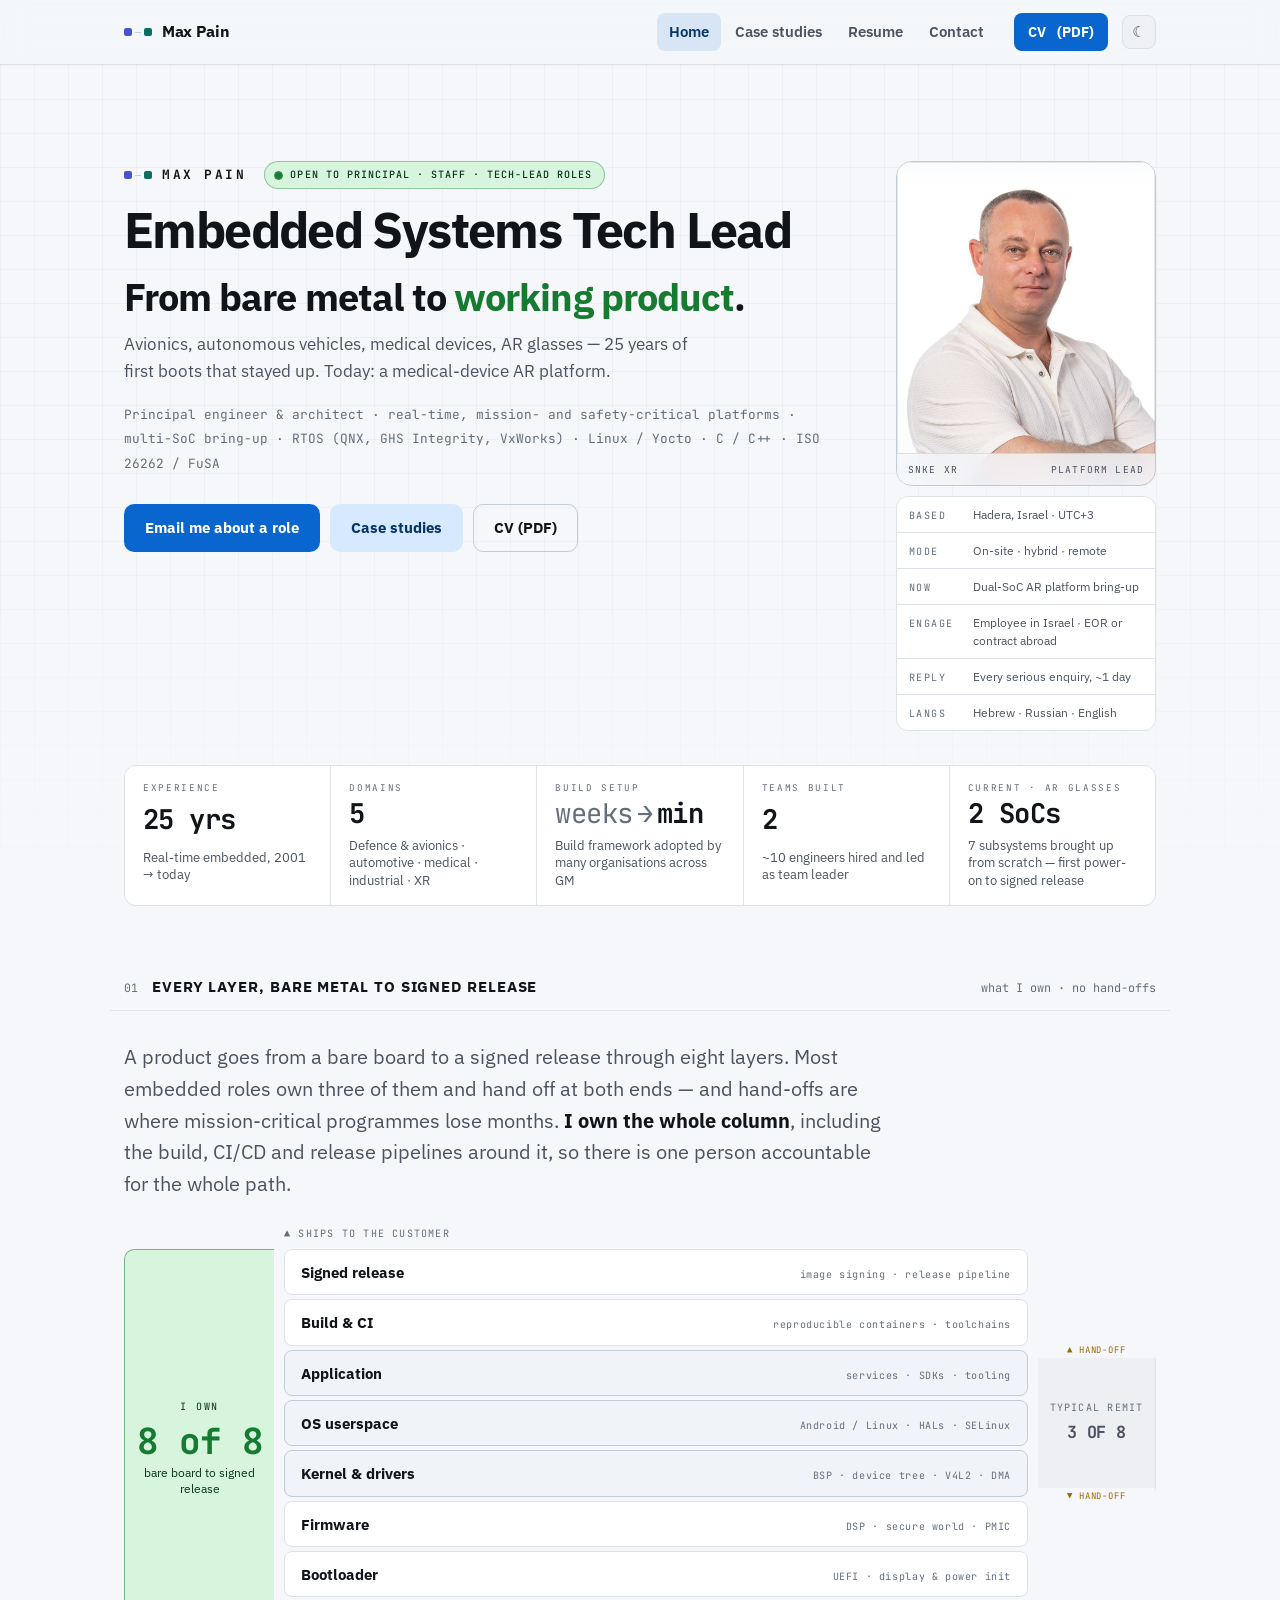
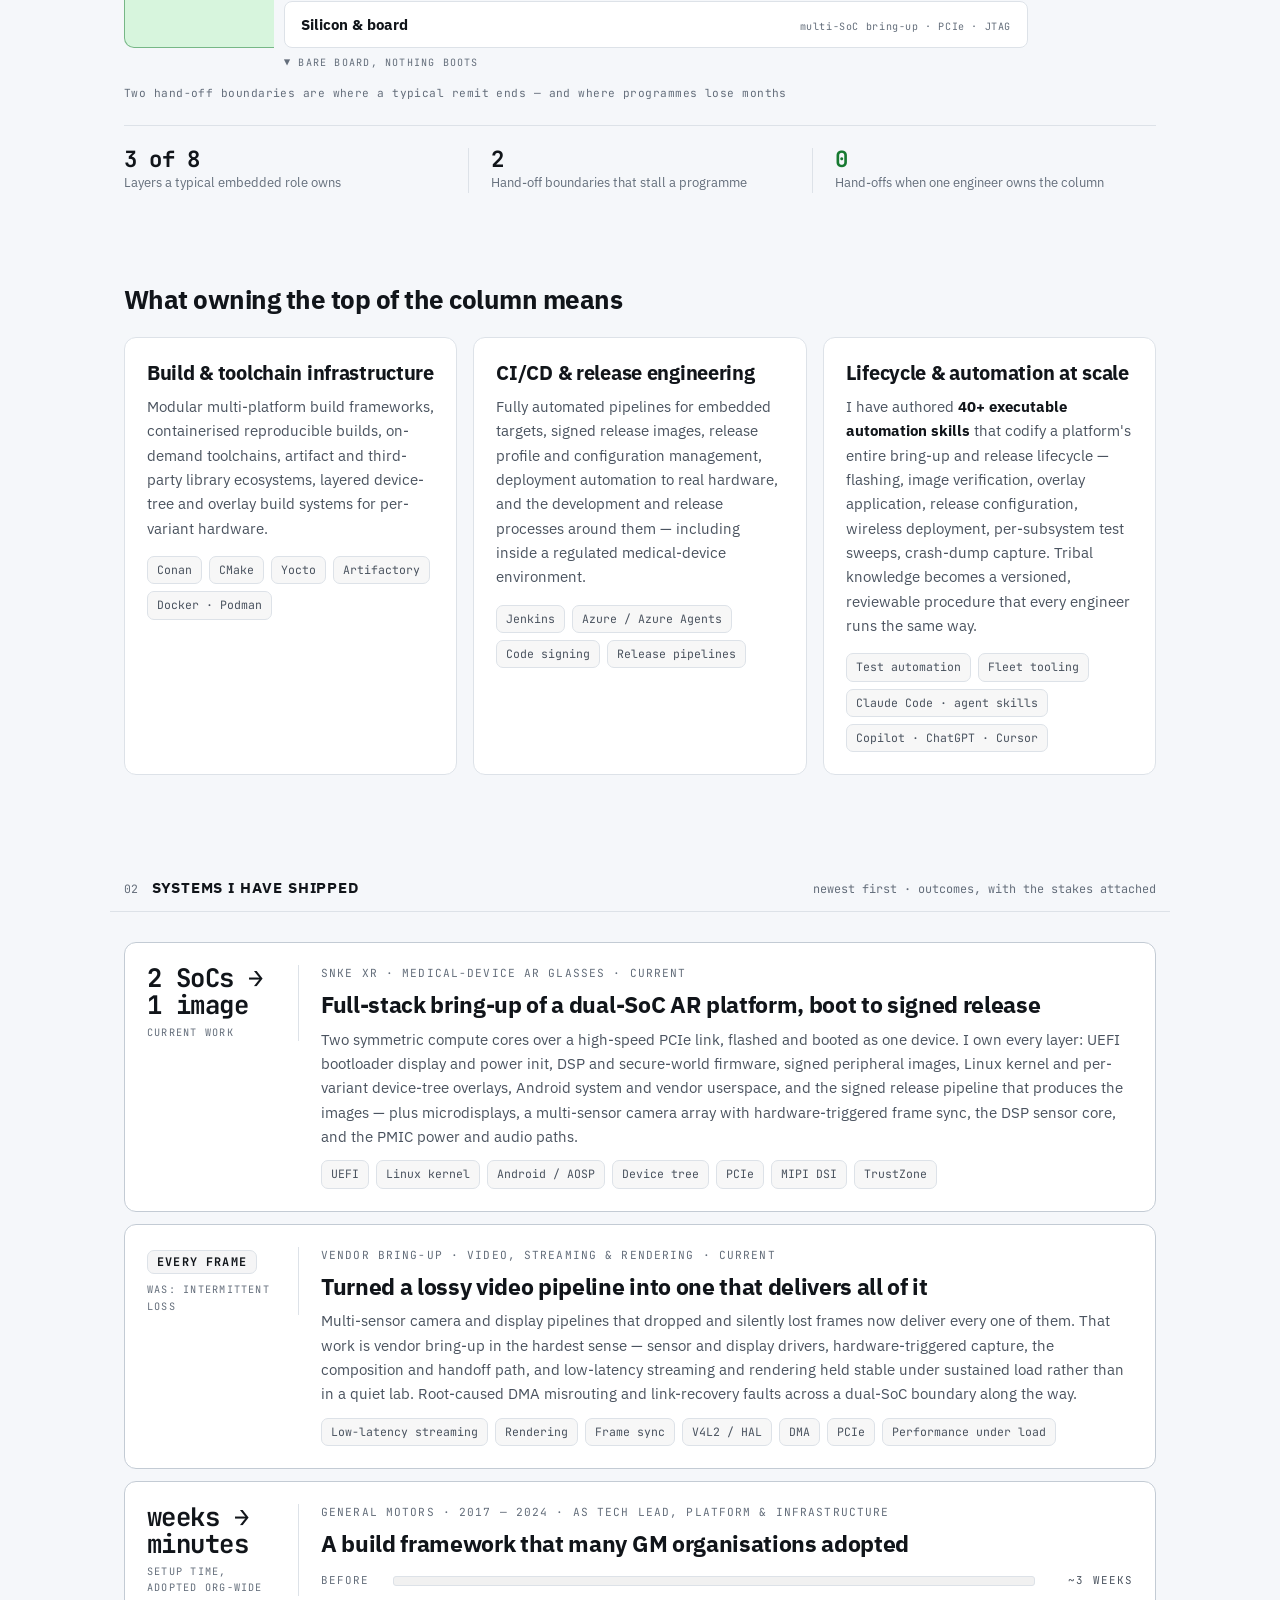
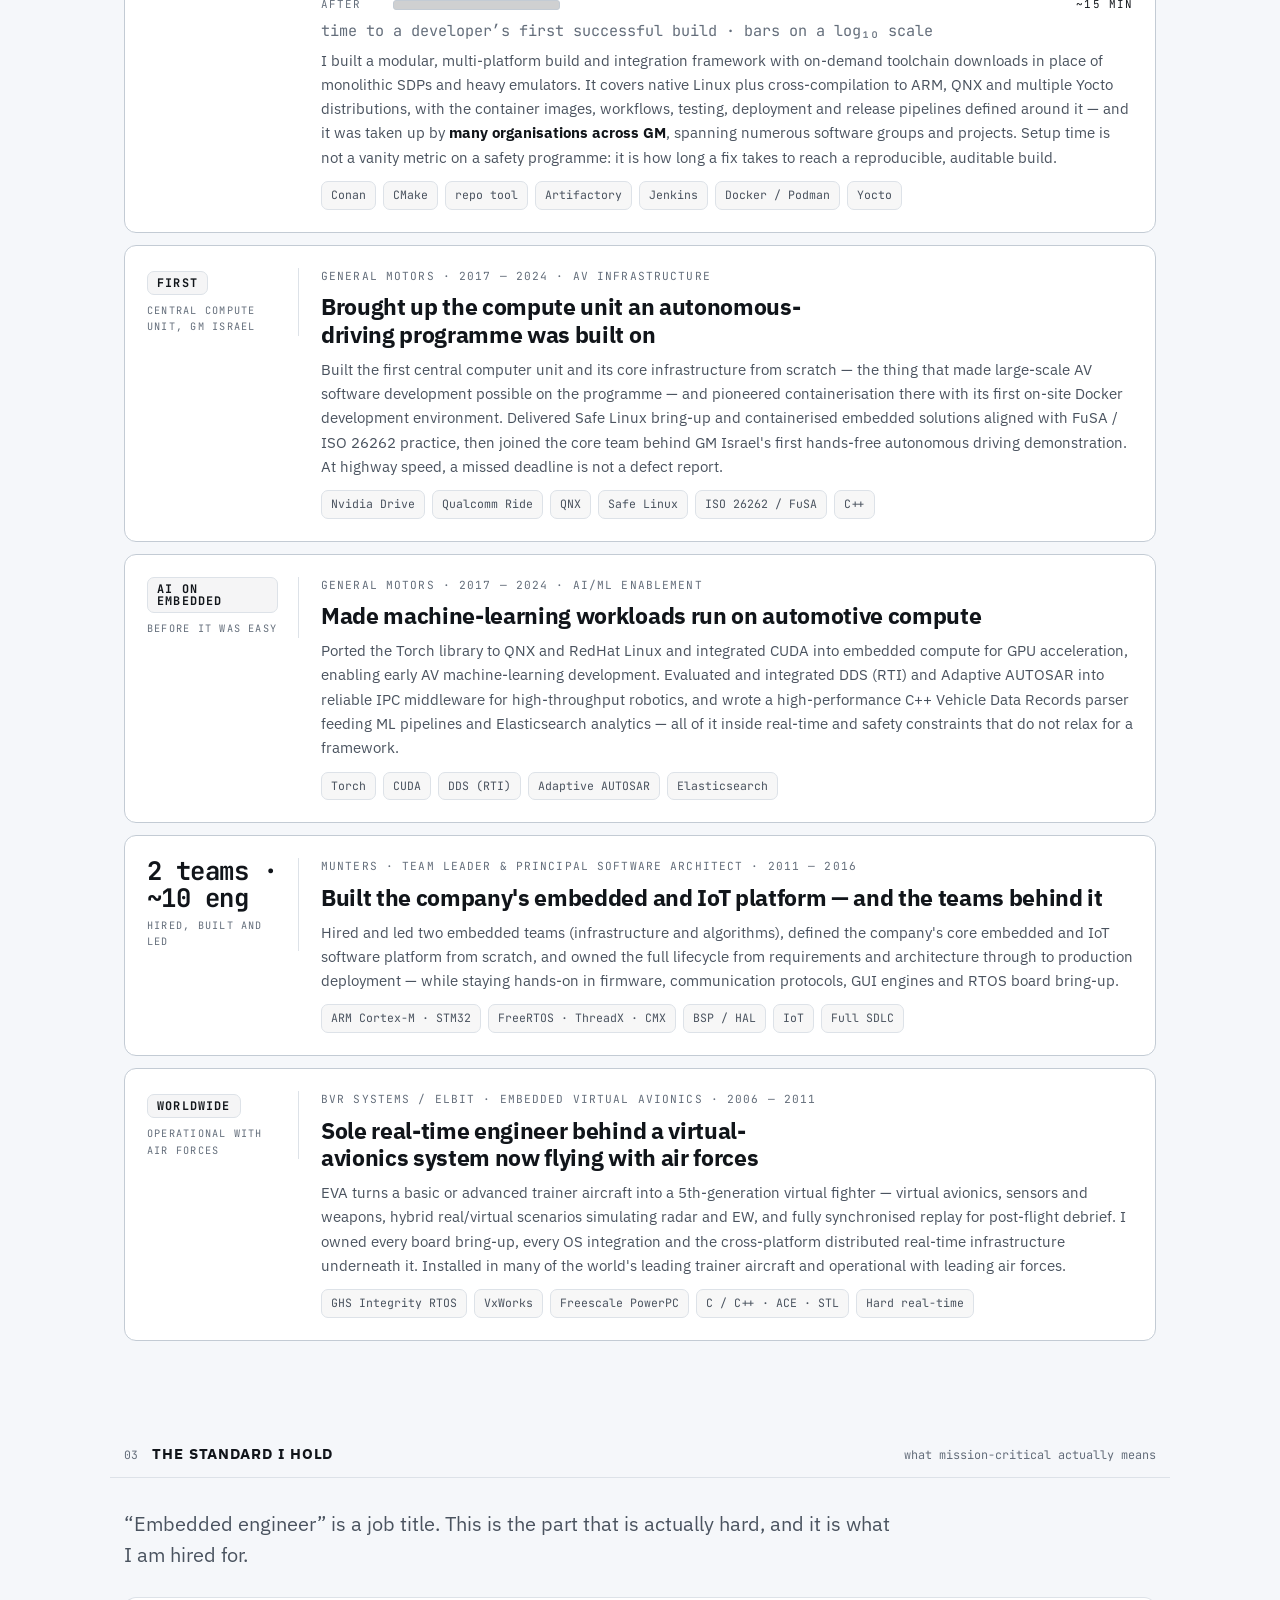
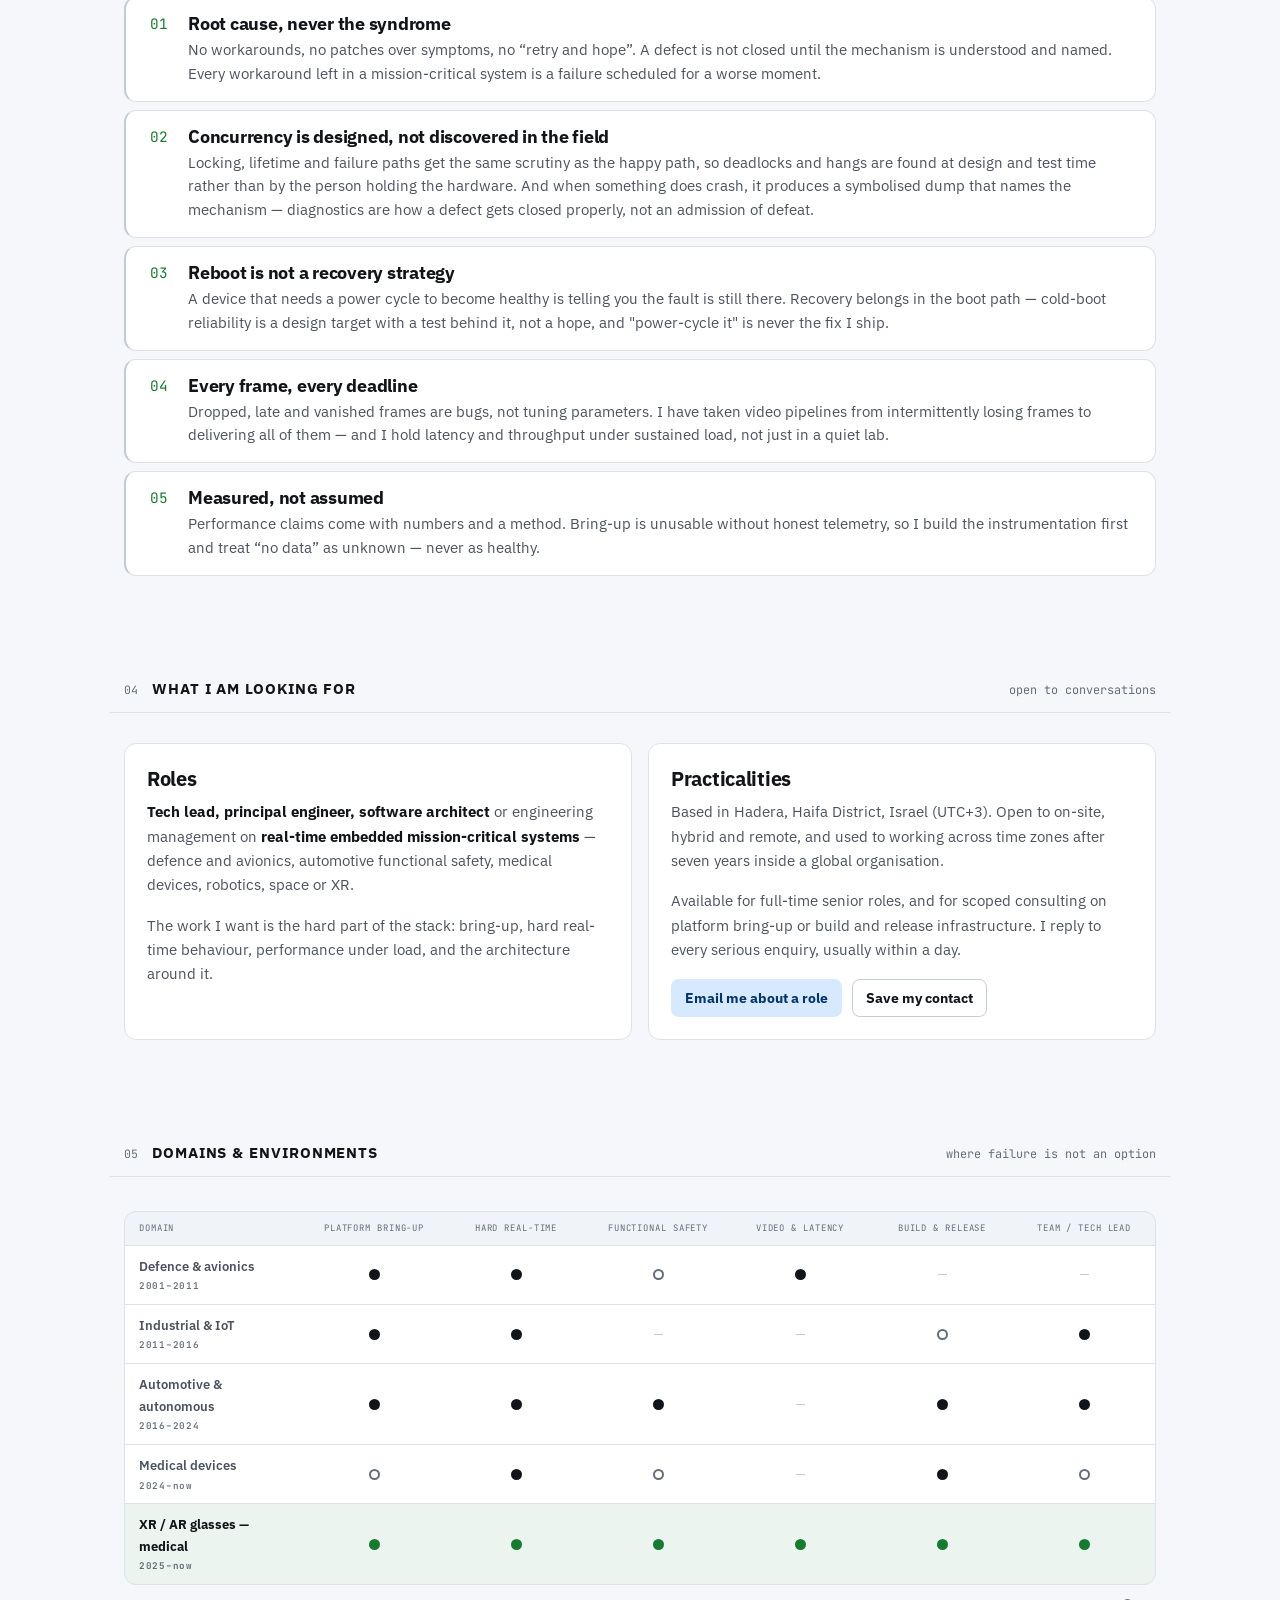
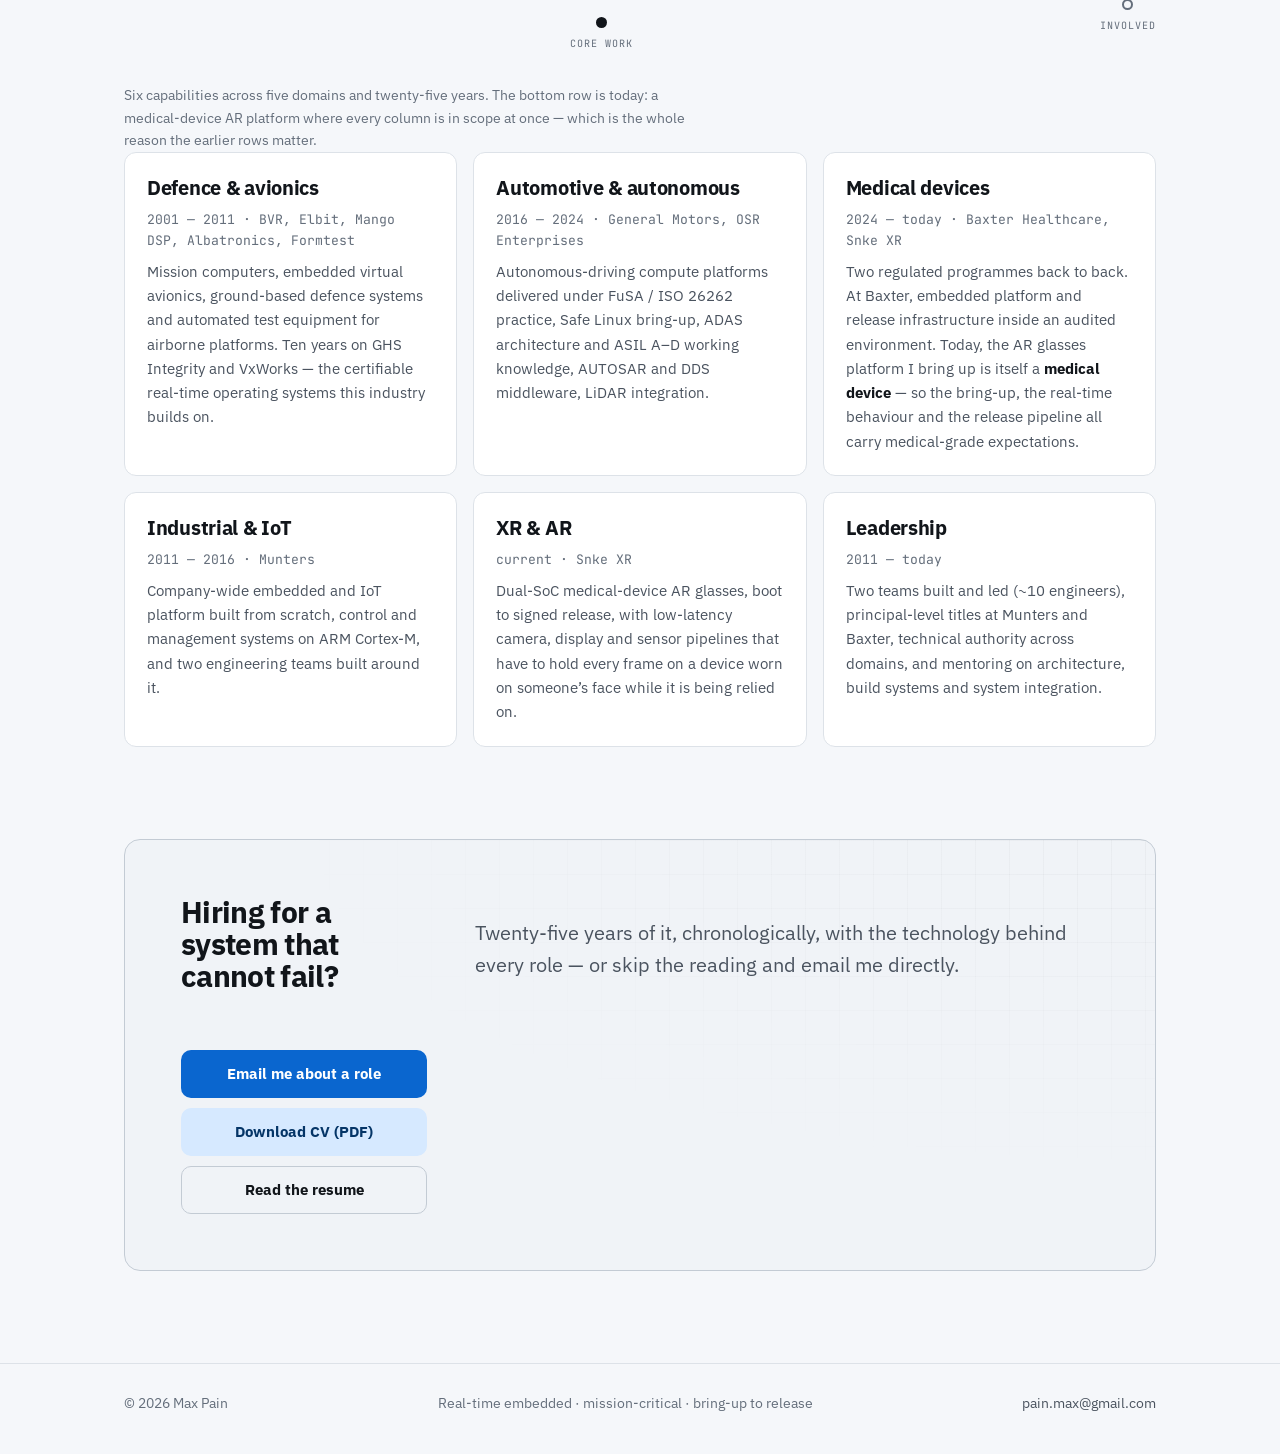
==== commit 5c336585: "Coverage matrix, contention diagram, topology rebuild, review fixes" ====
--- a/index.html
+++ b/index.html
@@ -6,14 +6,14 @@
 <!-- Keyword-first: "Max Pain" is an options-trading term and will never rank,
      so the searchable role terms lead and the name trails. -->
 <title>Real-Time Embedded Systems Specialist — Mission-Critical Platforms, Tech Lead | Max Pain</title>
-<meta name="description" content="From bare metal to working product. Max Pain — Embedded Systems Tech Lead, principal engineer and architect for real-time, mission- and safety-critical platforms. 25 years across defence and avionics, automotive functional safety (ISO 26262 / FuSA), medical devices, industrial control and XR: multi-SoC and vendor bring-up, hard real-time performance, low-latency video and rendering, C/C++, Linux, QNX, RTOS. Root cause, never workarounds — no deadlocks, no crash dumps, no reboot as a fix.">
+<meta name="description" content="From bare metal to working product. Max Pain — Embedded Systems Tech Lead, principal engineer and architect for real-time, mission- and safety-critical platforms. 25 years across defence and avionics, automotive functional safety (ISO 26262 / FuSA), medical devices, industrial control and XR: multi-SoC and vendor bring-up, hard real-time performance, low-latency video and rendering, C/C++, Linux, QNX, RTOS. Root cause, never workarounds — concurrency designed up front, and never a reboot as a fix.">
 <meta name="author" content="Max Pain">
 <meta name="keywords" content="embedded systems, mission-critical, safety-critical, real-time, hard real-time, functional safety, ISO 26262, FuSA, tech lead, principal engineer, software architect, multi-SoC bring-up, board bring-up, BSP, device tree, Linux, Yocto, QNX, RTOS, Android AOSP, C++, PCIe, low-latency video, streaming, rendering, performance optimisation, software architecture, team leadership, CI/CD, release engineering, reproducible builds">
 <link rel="canonical" href="https://maxim-pain.github.io/">
 <meta property="og:site_name" content="Max Pain">
 <meta property="og:locale" content="en_US">
 <meta property="og:title" content="Max Pain — Real-Time Embedded Mission-Critical Systems Specialist">
-<meta property="og:description" content="From bare metal to working product. 25 years of real-time, mission-critical embedded — defence and avionics, automotive safety, medical, XR. No deadlocks, no crash dumps, never a reboot as a fix, root cause every time.">
+<meta property="og:description" content="From bare metal to working product. 25 years of real-time, mission-critical embedded — defence and avionics, automotive safety, medical, XR. Concurrency designed up front, never a reboot as a fix, root cause every time.">
 <meta property="og:type" content="profile">
 <meta property="og:url" content="https://maxim-pain.github.io/">
 <meta property="og:image" content="https://maxim-pain.github.io/assets/og-cover.png">
@@ -105,9 +105,9 @@
         </p>
 
         <div class="btn-row reveal" data-delay="180">
-          <a class="btn btn-primary" href="assets/Max-Pain-Resume.pdf" download>Download CV (PDF)</a>
-          <a class="btn btn-tonal" href="mailto:pain.max@gmail.com?subject=Role%20enquiry%20%E2%80%94%20embedded%20systems&amp;body=Role%3A%0ACompany%3A%0ALocation%20%2F%20remote%3A%0ASeniority%3A%0ADomain%3A%0AJD%20link%3A%0A%0A">Email me about a role</a>
-          <a class="btn btn-ghost" href="projects.html">Case studies</a>
+          <a class="btn btn-primary" href="mailto:pain.max@gmail.com?subject=Role%20enquiry%20%E2%80%94%20principal%20embedded">Email me about a role</a>
+          <a class="btn btn-tonal" href="projects.html">Case studies</a>
+          <a class="btn btn-ghost" href="assets/Max-Pain-Resume.pdf" download>CV (PDF)</a>
         </div>
       </div>
 
@@ -120,6 +120,7 @@
           <div><dt>Based</dt><dd>Hadera, Israel · UTC+3</dd></div>
           <div><dt>Mode</dt><dd>On-site · hybrid · remote</dd></div>
           <div><dt>Now</dt><dd>Dual-SoC AR platform bring-up</dd></div>
+          <div><dt>Engage</dt><dd>Employee in Israel · EOR or contract abroad</dd></div>
           <div><dt>Reply</dt><dd>Every serious enquiry, ~1 day</dd></div>
           <div><dt>Langs</dt><dd>Hebrew · Russian · English</dd></div>
         </dl>
@@ -174,6 +175,7 @@
     </p>
 
     <figure class="ownfig reveal">
+      <p class="own-end is-top" aria-hidden="true">▲ ships to the customer</p>
       <div class="own">
         <ol class="own-stack" role="list">
           <li role="listitem"><b>Signed release</b><span>image signing · release pipeline</span></li>
@@ -185,10 +187,15 @@
           <li role="listitem"><b>Bootloader</b><span>UEFI · display &amp; power init</span></li>
           <li role="listitem"><b>Silicon &amp; board</b><span>multi-SoC bring-up · PCIe · JTAG</span></li>
         </ol>
-        <p class="own-band" aria-hidden="true">typical<br>embedded<br>role</p>
-        <p class="own-mine" aria-hidden="true">I own<br>all<br>of it</p>
-      </div>
-      <figcaption class="is-label">Bare board → signed release · shaded band = a typical embedded remit</figcaption>
+        <p class="own-mine" aria-hidden="true">
+          <span class="lb">I own</span>
+          <span class="fig">8 of 8</span>
+          <span class="sb">bare board to signed release</span>
+        </p>
+        <p class="own-band" aria-hidden="true">typical remit<b>3 of 8</b></p>
+      </div>
+      <p class="own-end is-bot" aria-hidden="true">▼ bare board, nothing boots</p>
+      <figcaption class="is-label">Two hand-off boundaries are where a typical remit ends — and where programmes lose months</figcaption>
 
         <div class="costs">
         <div class="cost">
@@ -321,10 +328,9 @@
           <span class="cap">setup time, adopted org-wide</span>
         </div>
         <div>
-          <p class="where">General Motors · Tech Lead, Platform &amp; Infrastructure · 2019 — 2024</p>
+          <p class="where">General Motors · 2017 — 2024 · as Tech Lead, Platform &amp; Infrastructure</p>
           <h3>A build framework that many GM organisations adopted</h3>
           <div class="ratio" role="img" aria-label="Time to a developer's first successful build fell from about three weeks to about fifteen minutes.">
-            <p class="ratio-x">≈2000× <span>faster</span></p>
             <div class="ratio-row">
               <span class="k">before</span><i class="b" style="--w:100%"></i><span class="v">~3 weeks</span>
             </div>
@@ -357,7 +363,7 @@
           <span class="cap">central compute unit, GM Israel</span>
         </div>
         <div>
-          <p class="where">General Motors · Autonomous Vehicle Infrastructure · 2017 — 2021</p>
+          <p class="where">General Motors · 2017 — 2024 · AV infrastructure</p>
           <h3>Brought up the compute unit an autonomous-driving programme was built on</h3>
           <p>
             Built the first central computer unit and its core infrastructure from scratch — the
@@ -382,7 +388,7 @@
           <span class="cap">before it was easy</span>
         </div>
         <div>
-          <p class="where">General Motors · Platform &amp; AI/ML integration · 2017 — 2024</p>
+          <p class="where">General Motors · 2017 — 2024 · AI/ML enablement</p>
           <h3>Made machine-learning workloads run on automotive compute</h3>
           <p>
             Ported the Torch library to QNX and RedHat Linux and integrated CUDA into embedded
@@ -479,11 +485,13 @@
       <div class="rule reveal">
         <span class="mk" aria-hidden="true">02</span>
         <div>
-          <h3>Never stuck — no deadlocks, no hangs, no crash dumps</h3>
-          <p>
-            Systems I own do not deadlock, do not wedge, and do not fall over into a core dump.
-            Concurrency, locking and lifetime are designed, not discovered in the field, and the
-            failure paths get the same scrutiny as the happy path.
+          <h3>Concurrency is designed, not discovered in the field</h3>
+          <p>
+            Locking, lifetime and failure paths get the same scrutiny as the happy path, so
+            deadlocks and hangs are found at design and test time rather than by the person holding
+            the hardware. And when something does crash, it produces a symbolised dump that names
+            the mechanism — diagnostics are how a defect gets closed properly, not an admission of
+            defeat.
           </p>
         </div>
       </div>
@@ -492,9 +500,9 @@
         <div>
           <h3>Reboot is not a recovery strategy</h3>
           <p>
-            A device that needs a power cycle to become healthy is a broken device. It boots the
-            first time, every time, from cold — and it stays up. Recovery is engineered into the
-            boot path, not delegated to the person holding the hardware.
+            A device that needs a power cycle to become healthy is telling you the fault is still
+            there. Recovery belongs in the boot path — cold-boot reliability is a design target with
+            a test behind it, not a hope, and "power-cycle it" is never the fix I ship.
           </p>
         </div>
       </div>
@@ -574,6 +582,75 @@
       <span class="note">where failure is not an option</span>
     </div>
 
+
+    <figure class="reveal">
+      <div class="mx">
+        <div class="mx-row is-hd">
+          <span>domain</span>
+          <span>platform bring-up</span>
+          <span>hard real-time</span>
+          <span>functional safety</span>
+          <span>video &amp; latency</span>
+          <span>build &amp; release</span>
+          <span>team / tech lead</span>
+        </div>
+        <div class="mx-row">
+          <span class="dm">Defence &amp; avionics<small>2001–2011</small></span>
+            <span class="mx-c core"><i aria-hidden="true"></i></span>
+            <span class="mx-c core"><i aria-hidden="true"></i></span>
+            <span class="mx-c part"><i aria-hidden="true"></i></span>
+            <span class="mx-c core"><i aria-hidden="true"></i></span>
+            <span class="mx-c none"><i aria-hidden="true"></i></span>
+            <span class="mx-c none"><i aria-hidden="true"></i></span>
+        </div>
+        <div class="mx-row">
+          <span class="dm">Industrial &amp; IoT<small>2011–2016</small></span>
+            <span class="mx-c core"><i aria-hidden="true"></i></span>
+            <span class="mx-c core"><i aria-hidden="true"></i></span>
+            <span class="mx-c none"><i aria-hidden="true"></i></span>
+            <span class="mx-c none"><i aria-hidden="true"></i></span>
+            <span class="mx-c part"><i aria-hidden="true"></i></span>
+            <span class="mx-c core"><i aria-hidden="true"></i></span>
+        </div>
+        <div class="mx-row">
+          <span class="dm">Automotive &amp; autonomous<small>2016–2024</small></span>
+            <span class="mx-c core"><i aria-hidden="true"></i></span>
+            <span class="mx-c core"><i aria-hidden="true"></i></span>
+            <span class="mx-c core"><i aria-hidden="true"></i></span>
+            <span class="mx-c none"><i aria-hidden="true"></i></span>
+            <span class="mx-c core"><i aria-hidden="true"></i></span>
+            <span class="mx-c core"><i aria-hidden="true"></i></span>
+        </div>
+        <div class="mx-row">
+          <span class="dm">Medical devices<small>2024–now</small></span>
+            <span class="mx-c part"><i aria-hidden="true"></i></span>
+            <span class="mx-c core"><i aria-hidden="true"></i></span>
+            <span class="mx-c part"><i aria-hidden="true"></i></span>
+            <span class="mx-c none"><i aria-hidden="true"></i></span>
+            <span class="mx-c core"><i aria-hidden="true"></i></span>
+            <span class="mx-c part"><i aria-hidden="true"></i></span>
+        </div>
+        <div class="mx-row is-now">
+          <span class="dm">XR / AR glasses — medical<small>2025–now</small></span>
+            <span class="mx-c core"><i aria-hidden="true"></i></span>
+            <span class="mx-c core"><i aria-hidden="true"></i></span>
+            <span class="mx-c core"><i aria-hidden="true"></i></span>
+            <span class="mx-c core"><i aria-hidden="true"></i></span>
+            <span class="mx-c core"><i aria-hidden="true"></i></span>
+            <span class="mx-c core"><i aria-hidden="true"></i></span>
+        </div>
+      </div>
+      <div class="mx-key" aria-hidden="true">
+        <span class="mxk core"><i></i> core work</span>
+        <span class="mxk part"><i></i> involved</span>
+      </div>
+      <figcaption>
+        Six capabilities across five domains and twenty-five years. The bottom row is today: a
+        medical-device AR platform where every column is in scope at once — which is the whole reason
+        the earlier rows matter.
+      </figcaption>
+    </figure>
+
     <div class="grid g3">
       <div class="card reveal">
         <h3>Defence &amp; avionics</h3>
@@ -630,97 +707,6 @@
         </p>
       </div>
     </div>
-  </div>
-</section>
-
-<!-- ═══════════════════════ 06 · TECH ═══════════════════════ -->
-<section class="tight-top">
-  <div class="wrap">
-    <div class="section-head reveal">
-      <span class="idx">06</span>
-      <h2>Technologies</h2>
-      <span class="note">hands-on</span>
-    </div>
-
-    <dl class="skillset reveal">
-      <div class="skillrow">
-        <dt>Real-time &amp; mission-critical</dt>
-        <dd><div class="chips">
-          <span class="chip"><b>Real-time systems</b></span>
-          <span class="chip"><b>Mission-critical software</b></span>
-          <span class="chip"><b>Safety-critical development</b></span>
-          <span class="chip"><b>FuSA · ISO 26262</b></span>
-          <span class="chip">ASIL A–D (working knowledge)</span>
-          <span class="chip">Safe Linux bring-up</span>
-          <span class="chip">Regulated medical environments</span>
-          <span class="chip">Hard real-time · determinism</span>
-          <span class="chip">TrustZone · secure boot · code signing</span>
-          <span class="chip">Full SDLC ownership</span>
-        </div></dd>
-      </div>
-      <div class="skillrow" data-devops>
-        <dt>Build &amp; release (also)</dt>
-        <dd><div class="chips">
-          <span class="chip"><b>CI/CD</b></span><span class="chip"><b>Release engineering</b></span>
-          <span class="chip">Lifecycle management</span><span class="chip">Deployment automation</span>
-          <span class="chip">Reproducible builds</span><span class="chip">Toolchain management</span>
-          <span class="chip">Docker · Podman</span><span class="chip">Jenkins</span>
-          <span class="chip">Conan · CMake · Ninja · GNU Make</span>
-          <span class="chip">Artifactory</span><span class="chip">Azure</span>
-          <span class="chip">Git · GitHub · Bitbucket · repo tool</span>
-        </div></dd>
-      </div>
-      <div class="skillrow">
-        <dt>Performance &amp; media</dt>
-        <dd><div class="chips">
-          <span class="chip"><b>Low-latency streaming</b></span>
-          <span class="chip">Video pipelines · frame sync</span>
-          <span class="chip">Rendering</span>
-          <span class="chip">Performance optimisation</span>
-          <span class="chip">Load &amp; stress characterisation</span>
-          <span class="chip">Concurrency &amp; locking</span>
-          <span class="chip">Latency &amp; throughput analysis</span>
-        </div></dd>
-      </div>
-      <div class="skillrow">
-        <dt>Languages</dt>
-        <dd><div class="chips">
-          <span class="chip"><b>C</b></span><span class="chip"><b>C++</b> / Embedded C++</span>
-          <span class="chip">Python</span><span class="chip">Bash / POSIX shell</span>
-          <span class="chip">Groovy</span>
-        </div></dd>
-      </div>
-      <div class="skillrow">
-        <dt>OS &amp; platforms</dt>
-        <dd><div class="chips">
-          <span class="chip"><b>Linux</b> · Yocto · RedHat · Ubuntu · AGL</span>
-          <span class="chip"><b>QNX</b></span><span class="chip">Android / AOSP</span>
-          <span class="chip">GHS Integrity</span><span class="chip">VxWorks</span>
-          <span class="chip">PikeOS</span><span class="chip">FreeRTOS · CMX · ThreadX</span>
-        </div></dd>
-      </div>
-      <div class="skillrow">
-        <dt>Silicon &amp; bring-up</dt>
-        <dd><div class="chips">
-          <span class="chip">Qualcomm</span><span class="chip">Nvidia</span>
-          <span class="chip">Renesas R-Car</span><span class="chip">NXP</span>
-          <span class="chip">ARM Cortex-M · aarch64</span><span class="chip">PowerPC</span>
-          <span class="chip">TI DSP</span><span class="chip">BSP · HAL · drivers</span>
-          <span class="chip">Device tree</span><span class="chip">UEFI / bootloader</span>
-          <span class="chip">JTAG · Lauterbach</span><span class="chip">PCIe</span>
-          <span class="chip">MIPI DSI</span><span class="chip">I2C / SPI</span><span class="chip">PMIC</span>
-        </div></dd>
-      </div>
-      <div class="skillrow">
-        <dt>Leadership</dt>
-        <dd><div class="chips">
-          <span class="chip">Tech lead</span><span class="chip">Team building &amp; hiring</span>
-          <span class="chip">Architecture &amp; code review</span><span class="chip">Mentoring</span>
-          <span class="chip">Technical authority</span>
-          <span class="chip">Global, cross-timezone collaboration</span>
-        </div></dd>
-      </div>
-    </dl>
   </div>
 </section>
 
--- a/assets/style.css
+++ b/assets/style.css
@@ -272,182 +272,164 @@
 }
 @media print { .costs { border-top-color: #ddd !important; } .cost { border-left-color: #ddd !important; } .cost.is-mine .n { color: #111 !important; } }
 
-/* ── ownership depth: the value proposition as one picture ────────────────── */
+/* ── ownership depth: the value proposition as one picture ──────────────────
+   Reading order is left to right, so the CLAIM goes left with real weight and
+   the comparison goes right, muted. The two hand-off markers sit on the edges
+   of the typical-remit brace, because those boundaries are the argument. */
 .ownfig { margin: var(--sp-3) 0 0; }
 .own {
-  display: grid; grid-template-columns: 86px minmax(0, 1fr) 92px;
-  grid-template-rows: repeat(8, auto); gap: 3px 12px;
+  display: grid;
+  grid-template-columns: 150px minmax(0, 1fr) 118px;
+  grid-template-rows: repeat(8, auto);
+  gap: 4px 0;
 }
 .own-stack { display: contents; list-style: none; margin: 0; padding: 0; }
 .own-stack li {
-  grid-column: 2; display: grid; grid-template-columns: minmax(0, 1fr) auto;
+  grid-column: 2; position: relative;
+  display: grid; grid-template-columns: minmax(0, 1fr) auto;
   gap: 2px 16px; align-items: baseline;
   background: var(--surface-container-low);
-  border: 1px solid var(--outline-variant); border-radius: 8px; padding: 10px 14px;
-}
-.own-stack li.is-typ { background: var(--surface-container-high); }
+  border: 1px solid var(--outline-variant);
+  padding: 10px 16px; margin: 0 10px;
+  border-radius: 8px;
+}
+.own-stack li.is-typ { background: var(--surface-container-high); border-color: var(--outline); }
 .own-stack b { font-size: 0.95rem; color: var(--on-surface); font-weight: 700; }
 .own-stack span {
   font-family: var(--mono); font-size: var(--fs-nano); letter-spacing: 0.06em;
   color: var(--on-surface-tertiary); text-align: right;
 }
-.own-band, .own-mine {
-  margin: 0; display: grid; place-items: center; text-align: center;
-  font-family: var(--mono); font-size: var(--fs-nano); line-height: 1.6;
-  letter-spacing: 0.12em; text-transform: uppercase;
-}
+
+/* LEFT — the claim. Full height, tinted, and the figure a reader remembers. */
+.own-mine {
+  grid-column: 1; grid-row: 1 / span 8; margin: 0;
+  display: grid; align-content: center; justify-items: center; gap: 2px;
+  text-align: center; padding: 16px 12px;
+  background: var(--ok-container);
+  border: 1px solid color-mix(in srgb, var(--ok) 50%, transparent);
+  border-right: 0; border-radius: 10px 0 0 10px;
+}
+.own-mine .lb {
+  font-family: var(--mono); font-size: var(--fs-nano);
+  letter-spacing: 0.18em; text-transform: uppercase; color: var(--on-ok-container);
+}
+.own-mine .fig {
+  font-family: var(--mono); font-weight: 700;
+  font-size: clamp(1.7rem, 2.9vw, 2.25rem); line-height: 1;
+  letter-spacing: -0.03em; color: var(--ok); font-variant-numeric: tabular-nums;
+  margin: 6px 0 4px; white-space: nowrap;
+}
+.own-mine .sb {
+  font-size: 0.74rem; line-height: 1.4; color: var(--on-ok-container); max-width: 17ch;
+}
+
+/* RIGHT — the comparison, muted, with the hand-off boundaries on its edges. */
 .own-band {
-  grid-column: 1; grid-row: 3 / span 3; color: var(--on-surface-tertiary);
-  border: 1px dashed var(--outline); border-right: 0; border-radius: 8px 0 0 8px;
-}
-.own-mine {
-  grid-column: 3; grid-row: 1 / span 8; color: var(--ok);
-  background: var(--ok-container);
-  border: 1px solid color-mix(in srgb, var(--ok) 45%, transparent);
-  border-left: 0; border-radius: 0 8px 8px 0;
-}
-@media (max-width: 680px) {
-  .own { grid-template-columns: minmax(0, 1fr) 74px; }
-  .own-stack li { grid-column: 1; grid-template-columns: minmax(0, 1fr); }
+  grid-column: 3; grid-row: 3 / span 3;
+  position: relative; margin: 0;
+  display: grid; align-content: center; justify-items: center; gap: 3px;
+  text-align: center; padding: 12px 10px;
+  font-family: var(--mono); font-size: var(--fs-nano);
+  letter-spacing: 0.12em; text-transform: uppercase; color: var(--on-surface-tertiary);
+  border: 1px solid var(--outline-variant); border-left: 0; border-radius: 0 10px 10px 0;
+  background: var(--fill-4);
+}
+.own-band b { display: block; color: var(--on-surface-secondary); font-size: 1.05rem; letter-spacing: -0.01em; }
+.own-band::before, .own-band::after {
+  position: absolute; left: 0; width: 100%;
+  font-size: 0.56rem; letter-spacing: 0.1em; color: var(--warn);
+  background: var(--surface); padding: 1px 0;
+}
+.own-band::before { content: "▲ hand-off"; top: -9px; }
+.own-band::after  { content: "▼ hand-off"; bottom: -9px; }
+
+/* Direction labels belong above and below a vertical stack, not beside it. */
+.own-end {
+  margin: 0; padding-left: 160px;
+  font-family: var(--mono); font-size: var(--fs-nano);
+  letter-spacing: 0.12em; text-transform: uppercase; color: var(--on-surface-tertiary);
+}
+.own-end.is-top { margin-bottom: 7px; }
+.own-end.is-bot { margin-top: 7px; }
+
+@media (max-width: 760px) {
+  .own { grid-template-columns: 108px minmax(0, 1fr); }
+  .own-stack li { grid-column: 2; grid-template-columns: minmax(0, 1fr); margin: 0 0 0 12px; }
   .own-stack span { text-align: left; }
+  .own-mine { padding: 12px 8px; }
+  .own-mine .fig { font-size: 1.7rem; }
+  .own-mine .sb { display: none; }
   .own-band { display: none; }
-  .own-mine { grid-column: 2; grid-row: 1 / span 8; }
+  .own-end { padding-left: 120px; }
+}
+@media print {
+  .own-mine { background: #fff !important; border-color: #999 !important; }
+  .own-mine .lb, .own-mine .sb { color: #444 !important; }
+  .own-mine .fig { color: #111 !important; }
+  .own-band { background: #fff !important; border-color: #bbb !important; color: #444 !important; }
+  .own-band::before, .own-band::after { color: #666 !important; background: #fff !important; }
+  .own-stack li.is-typ { background: #f4f4f4 !important; }
+  .own { break-inside: avoid; }
 }
 
 /* ── devtool panel: a representative operator console, built in CSS ──────────
    Deliberately NOT a screenshot. Synthetic values, no serials, hostnames,
-   codenames or vendor paths — all the visual weight, none of the disclosure.
-   Identity roles carry core A / core B; --ok/--warn carry status only. */
-.dt {
-  border: 1px solid var(--outline);
-  border-radius: var(--r-lg);
-  background: var(--surface-container-low);
-  overflow: hidden;
-}
+   codenames or vendor paths — all the visual weight, none of the disclosure. */
+.dt { border: 1px solid var(--outline); border-radius: var(--r-lg); background: var(--surface-container-low); overflow: hidden; }
 .dt-bar {
-  display: flex; align-items: center; gap: 10px;
-  padding: 9px 14px;
-  background: var(--surface-container-high);
-  border-bottom: 1px solid var(--outline-variant);
+  display: flex; align-items: center; gap: 10px; padding: 9px 14px;
+  background: var(--surface-container-high); border-bottom: 1px solid var(--outline-variant);
   font-family: var(--mono); font-size: var(--fs-nano);
   letter-spacing: 0.12em; text-transform: uppercase; color: var(--on-surface-tertiary);
 }
 .dt-bar .dt-title { color: var(--on-surface); font-weight: 700; letter-spacing: 0.14em; }
 .dt-bar .dt-live { margin-left: auto; display: inline-flex; align-items: center; gap: 7px; color: var(--ok); }
-.dt-bar .dt-live i {
-  width: 6px; height: 6px; border-radius: 50%; background: var(--ok); display: block;
-}
-@media (prefers-reduced-motion: no-preference) {
-  .dt-bar .dt-live i { animation: now-pulse 2.8s var(--ease) infinite; }
-}
-
+.dt-bar .dt-live i { width: 6px; height: 6px; border-radius: 50%; background: var(--ok); display: block; }
+@media (prefers-reduced-motion: no-preference) { .dt-bar .dt-live i { animation: now-pulse 2.8s var(--ease) infinite; } }
 .dt-body { display: grid; grid-template-columns: 1fr auto 1fr; }
 .dt-soc { padding: 16px; display: grid; gap: 10px; align-content: start; }
 .dt-soc.is-a { background: var(--main-fill); }
 .dt-soc.is-b { background: var(--sub-fill); }
-.dt-soc h4 {
-  margin: 0; font-family: var(--mono); font-size: var(--fs-nano);
-  letter-spacing: 0.16em; text-transform: uppercase;
-}
+.dt-soc h4 { margin: 0; font-family: var(--mono); font-size: var(--fs-nano); letter-spacing: 0.16em; text-transform: uppercase; }
 .dt-soc.is-a h4 { color: var(--main); }
 .dt-soc.is-b h4 { color: var(--sub); }
-
 .dt-tiles { display: grid; grid-template-columns: 1fr 1fr; gap: 8px; }
-.dt-tile {
-  background: var(--surface-container); border: 1px solid var(--outline-variant);
-  border-radius: 8px; padding: 8px 10px;
-}
-.dt-tile .k {
-  display: block; font-family: var(--mono); font-size: 0.55rem;
-  letter-spacing: 0.14em; text-transform: uppercase; color: var(--on-surface-tertiary);
-}
-.dt-tile .v {
-  display: block; font-family: var(--mono); font-weight: 700; font-size: 0.95rem;
-  color: var(--on-surface); margin-top: 3px; font-variant-numeric: tabular-nums;
-}
-/* A bar whose width is data, so the panel reads as an instrument. */
+.dt-tile { background: var(--surface-container); border: 1px solid var(--outline-variant); border-radius: 8px; padding: 8px 10px; }
+.dt-tile .k { display: block; font-family: var(--mono); font-size: 0.55rem; letter-spacing: 0.14em; text-transform: uppercase; color: var(--on-surface-tertiary); }
+.dt-tile .v { display: block; font-family: var(--mono); font-weight: 700; font-size: 0.95rem; color: var(--on-surface); margin-top: 3px; font-variant-numeric: tabular-nums; }
 .dt-tile .bar { display: block; height: 3px; border-radius: 2px; background: var(--fill); margin-top: 6px; }
 .dt-tile .bar > i { display: block; height: 100%; border-radius: 2px; width: var(--v); background: var(--on-surface-tertiary); }
 .dt-tile.is-ok .bar > i { background: var(--ok); }
 .dt-tile.is-warn .bar > i { background: var(--warn); }
-
 .dt-rows { display: grid; gap: 5px; }
-.dt-row {
-  display: grid; grid-template-columns: 9px minmax(0, 1fr) auto; gap: 8px; align-items: center;
-  font-size: 0.76rem; color: var(--on-surface-secondary);
-}
+.dt-row { display: grid; grid-template-columns: 9px minmax(0, 1fr) auto; gap: 8px; align-items: center; font-size: 0.76rem; color: var(--on-surface-secondary); }
 .dt-row i { width: 7px; height: 7px; border-radius: 50%; background: var(--on-surface-tertiary); }
 .dt-row.is-ok i { background: var(--ok); }
 .dt-row.is-warn i { background: var(--warn); }
 .dt-row .rv { font-family: var(--mono); font-size: 0.7rem; color: var(--on-surface-tertiary); }
-
-/* The inter-SoC link, between the two cores, as in the real tool. */
-.dt-link {
-  display: grid; place-items: center; gap: 8px; padding: 16px 12px;
-  border-left: 1px solid var(--outline-variant); border-right: 1px solid var(--outline-variant);
-  background: var(--surface-container);
-}
-.dt-link .lbl {
-  font-family: var(--mono); font-size: var(--fs-nano); letter-spacing: 0.12em;
-  text-transform: uppercase; color: var(--on-surface-tertiary); text-align: center; line-height: 1.6;
-}
+.dt-link { display: grid; place-items: center; gap: 8px; padding: 16px 12px; border-left: 1px solid var(--outline-variant); border-right: 1px solid var(--outline-variant); background: var(--surface-container); }
+.dt-link .lbl { font-family: var(--mono); font-size: var(--fs-nano); letter-spacing: 0.12em; text-transform: uppercase; color: var(--on-surface-tertiary); text-align: center; line-height: 1.6; }
 .dt-link .rate { font-family: var(--mono); font-weight: 700; font-size: 0.86rem; color: var(--on-surface); }
-
-/* The frame-timing verdict strip — the proof of "every frame". */
-.dt-frames {
-  border-top: 1px solid var(--outline-variant);
-  background: var(--surface-container);
-  padding: 12px 14px; display: grid; gap: 8px;
-}
-.dt-frames .hd {
-  font-family: var(--mono); font-size: var(--fs-nano); letter-spacing: 0.14em;
-  text-transform: uppercase; color: var(--on-surface-tertiary);
-}
-.dt-cam {
-  display: grid; grid-template-columns: 1.4fr repeat(4, minmax(0, 1fr)) auto;
-  gap: 10px; align-items: center;
-  font-family: var(--mono); font-size: 0.72rem; color: var(--on-surface-secondary);
-  padding: 4px 0; border-top: 1px solid var(--separator);
-}
+.dt-frames { border-top: 1px solid var(--outline-variant); background: var(--surface-container); padding: 12px 14px; display: grid; gap: 8px; }
+.dt-frames .hd { font-family: var(--mono); font-size: var(--fs-nano); letter-spacing: 0.14em; text-transform: uppercase; color: var(--on-surface-tertiary); }
+.dt-cam { display: grid; grid-template-columns: 1.4fr repeat(4, minmax(0, 1fr)) auto; gap: 10px; align-items: center; font-family: var(--mono); font-size: 0.72rem; color: var(--on-surface-secondary); padding: 4px 0; border-top: 1px solid var(--separator); }
 .dt-cam:first-of-type { border-top: 0; }
 .dt-cam .nm { color: var(--on-surface); }
 .dt-cam .zero { color: var(--on-surface); }
-.dt-cam .verdict {
-  color: var(--on-ok-container); background: var(--ok-container);
-  border: 1px solid color-mix(in srgb, var(--ok) 38%, transparent);
-  border-radius: 999px; padding: 2px 9px; font-size: 0.62rem;
-  letter-spacing: 0.1em; text-transform: uppercase; justify-self: end;
-}
-.dt-cols {
-  display: grid; grid-template-columns: 1.4fr repeat(4, minmax(0, 1fr)) auto;
-  gap: 10px; font-family: var(--mono); font-size: 0.58rem;
-  letter-spacing: 0.1em; text-transform: uppercase; color: var(--on-surface-tertiary);
-}
-
+.dt-cam .verdict { color: var(--on-ok-container); background: var(--ok-container); border: 1px solid color-mix(in srgb, var(--ok) 38%, transparent); border-radius: 999px; padding: 2px 9px; font-size: 0.62rem; letter-spacing: 0.1em; text-transform: uppercase; justify-self: end; }
+.dt-cols { display: grid; grid-template-columns: 1.4fr repeat(4, minmax(0, 1fr)) auto; gap: 10px; font-family: var(--mono); font-size: 0.58rem; letter-spacing: 0.1em; text-transform: uppercase; color: var(--on-surface-tertiary); }
 @media (max-width: 760px) {
   .dt-body { grid-template-columns: 1fr; }
-  .dt-link {
-    border-left: 0; border-right: 0;
-    border-top: 1px solid var(--outline-variant); border-bottom: 1px solid var(--outline-variant);
-    grid-auto-flow: column; padding: 10px;
-  }
+  .dt-link { border-left: 0; border-right: 0; border-top: 1px solid var(--outline-variant); border-bottom: 1px solid var(--outline-variant); grid-auto-flow: column; padding: 10px; }
   .dt-cam, .dt-cols { grid-template-columns: 1.2fr repeat(2, minmax(0,1fr)) auto; }
-  .dt-cam > :nth-child(4), .dt-cam > :nth-child(5),
-  .dt-cols > :nth-child(4), .dt-cols > :nth-child(5) { display: none; }
-}
-@media print {
-  .dt, .dt-soc, .dt-link, .dt-frames, .dt-tile { background: #fff !important; border-color: #ddd !important; }
-  .dt-bar { background: #f4f4f4 !important; }
-  .dt-bar .dt-live i, .dt-tile .bar { display: none !important; }
-  .dt-cam .verdict { background: #fff !important; color: #111 !important; border-color: #999 !important; }
-  .dt { break-inside: avoid; }
+  .dt-cam > :nth-child(4), .dt-cam > :nth-child(5), .dt-cols > :nth-child(4), .dt-cols > :nth-child(5) { display: none; }
 }
 
 /* ── topology graph (connectivity) ───────────────────────────────────────── */
-.topo { display: block; width: 100%; min-width: 560px; height: auto; }
+.topo { display: block; width: 100%; min-width: 620px; height: auto; }
 .topo .nd rect { fill: var(--surface-container); stroke: var(--outline); stroke-width: 1; }
 .topo .nd.is-a rect { fill: var(--main-fill); stroke: color-mix(in srgb, var(--main) 45%, transparent); }
-.topo .nd.is-b rect { fill: var(--sub-fill);  stroke: color-mix(in srgb, var(--sub) 45%, transparent); }
+.topo .nd.is-b rect { fill: var(--sub-fill); stroke: color-mix(in srgb, var(--sub) 45%, transparent); }
 .topo text { font-family: var(--mono); }
 .topo .nn { font-size: 12px; font-weight: 700; fill: var(--on-surface); letter-spacing: .08em; text-anchor: middle; }
 .topo .ns { font-size: 9px; fill: var(--on-surface-secondary); text-anchor: middle; }
@@ -455,18 +437,12 @@
 .topo .nd.is-b .nn { fill: var(--sub); }
 .topo .ed { fill: none; stroke-width: 2; }
 .topo .ed-wired { stroke: var(--ok); }
-.topo .ed-air   { stroke: var(--on-surface-tertiary); stroke-dasharray: 7 5; }
+.topo .ed-air { stroke: var(--on-surface-tertiary); stroke-dasharray: 7 5; }
 .topo .ed-relay { stroke: var(--warn); stroke-dasharray: 2 5; }
-.topo .el { font-size: 9px; fill: var(--on-surface-tertiary); text-anchor: middle; letter-spacing: .06em; }
+.topo .el { font-size: 9.5px; fill: var(--on-surface-tertiary); text-anchor: middle; letter-spacing: .06em; }
 .topo .elb { fill: var(--surface); }
-@media (prefers-reduced-motion: no-preference) {
-  .topo .ed-wired { animation: lnk-flow 2.2s linear infinite; stroke-dasharray: 8 6; }
-}
-.topo-key {
-  display: flex; flex-wrap: wrap; gap: 6px 18px; margin-top: var(--sp-2);
-  font-family: var(--mono); font-size: var(--fs-nano);
-  letter-spacing: .1em; text-transform: uppercase; color: var(--on-surface-tertiary);
-}
+.topo .ed { stroke-linejoin: round; stroke-linecap: round; }
+.topo-key { display: flex; flex-wrap: wrap; gap: 6px 18px; margin-top: var(--sp-2); font-family: var(--mono); font-size: var(--fs-nano); letter-spacing: .1em; text-transform: uppercase; color: var(--on-surface-tertiary); }
 .topo-key span { display: inline-flex; align-items: center; gap: 7px; }
 .topo-key i { width: 18px; height: 0; border-top: 2px solid var(--on-surface-tertiary); display: block; }
 .topo-key .w i { border-top-color: var(--ok); }
@@ -475,27 +451,11 @@
 
 /* ── build pipeline flow ─────────────────────────────────────────────────── */
 .pipe { display: flex; flex-wrap: wrap; align-items: stretch; gap: 6px; }
-.pipe .st {
-  flex: 1 1 96px; min-width: 96px;
-  background: var(--surface-container-low);
-  border: 1px solid var(--outline-variant);
-  border-top: 2px solid var(--on-surface-tertiary);
-  border-radius: 8px; padding: 9px 11px;
-}
+.pipe .st { flex: 1 1 96px; min-width: 96px; background: var(--surface-container-low); border: 1px solid var(--outline-variant); border-top: 2px solid var(--on-surface-tertiary); border-radius: 8px; padding: 9px 11px; }
 .pipe .st.is-ok { border-top-color: var(--ok); }
-.pipe .st .sn {
-  display: block; font-family: var(--mono); font-size: 0.68rem; font-weight: 700;
-  color: var(--on-surface); letter-spacing: .04em;
-}
-.pipe .st .sd {
-  display: block; font-family: var(--mono); font-size: 0.58rem;
-  color: var(--on-surface-tertiary); margin-top: 4px; letter-spacing: .08em;
-}
-.pipe-tot {
-  display: flex; flex-wrap: wrap; gap: 8px 22px; align-items: baseline;
-  margin-top: var(--sp-2); font-family: var(--mono); font-size: var(--fs-micro);
-  color: var(--on-surface-tertiary); letter-spacing: .08em; text-transform: uppercase;
-}
+.pipe .st .sn { display: block; font-family: var(--mono); font-size: 0.68rem; font-weight: 700; color: var(--on-surface); letter-spacing: .04em; }
+.pipe .st .sd { display: block; font-family: var(--mono); font-size: 0.58rem; color: var(--on-surface-tertiary); margin-top: 4px; letter-spacing: .08em; }
+.pipe-tot { display: flex; flex-wrap: wrap; gap: 8px 22px; align-items: baseline; margin-top: var(--sp-2); font-family: var(--mono); font-size: var(--fs-micro); color: var(--on-surface-tertiary); letter-spacing: .08em; text-transform: uppercase; }
 .pipe-tot b { color: var(--on-surface); font-size: 1.05rem; letter-spacing: -0.01em; }
 .pipe-tot .was { text-decoration: line-through; color: var(--on-surface-disabled); }
 
@@ -505,10 +465,7 @@
 .dist-row .b { height: 11px; border-radius: 3px; background: var(--fill); overflow: hidden; }
 .dist-row .b > i { display: block; height: 100%; width: var(--w); border-radius: 3px; background: color-mix(in srgb, var(--ok) 55%, transparent); }
 .dist-row.is-edge .b > i { background: color-mix(in srgb, var(--warn) 55%, transparent); }
-.dist-row .k, .dist-row .v {
-  font-family: var(--mono); font-size: 0.68rem; letter-spacing: .06em;
-  color: var(--on-surface-tertiary);
-}
+.dist-row .k, .dist-row .v { font-family: var(--mono); font-size: 0.68rem; letter-spacing: .06em; color: var(--on-surface-tertiary); }
 .dist-row .v { text-align: right; color: var(--on-surface); font-variant-numeric: tabular-nums; }
 .trace { display: block; width: 100%; height: 46px; margin-top: var(--sp-2); }
 .trace .tl { fill: none; stroke: var(--primary); stroke-width: 1.2; }
@@ -516,6 +473,10 @@
 @media (max-width: 620px) { .dist-row { grid-template-columns: 68px minmax(0,1fr) 54px; } }
 
 @media print {
+  .dt, .dt-soc, .dt-link, .dt-frames, .dt-tile { background: #fff !important; border-color: #ddd !important; }
+  .dt-bar { background: #f4f4f4 !important; }
+  .dt-bar .dt-live i, .dt-tile .bar { display: none !important; }
+  .dt-cam .verdict { background: #fff !important; color: #111 !important; border-color: #999 !important; }
   .topo .nd rect { fill: #fff !important; stroke: #bbb !important; }
   .topo text { fill: #222 !important; }
   .topo .el, .topo .ns { fill: #555 !important; }
@@ -526,7 +487,83 @@
   .dist-row .b { background: #eee !important; }
   .dist-row .b > i { background: #bbb !important; }
   .trace .tl { stroke: #666 !important; }
-  .topo, .pipe, .dist { break-inside: avoid; }
+  .dt, .topo, .pipe, .dist { break-inside: avoid; }
+}
+
+/* ── coverage matrix: domains × capabilities ─────────────────────────────────
+   Neutral by rule 5 — coverage is not a status or an identity, so the marks are
+   on-surface tones. Only the current row takes --ok, matching the span map. */
+.mx { display: grid; gap: 1px; background: var(--outline-variant);
+      border: 1px solid var(--outline-variant); border-radius: var(--r); overflow: hidden; }
+.mx-row { display: grid; grid-template-columns: 178px repeat(6, minmax(0, 1fr));
+          background: var(--surface-container); align-items: center; }
+.mx-row.is-hd { background: var(--surface-container-high); }
+.mx-row.is-now { background: color-mix(in srgb, var(--ok) 8%, var(--surface-container)); }
+.mx-row > * { padding: 10px 8px; text-align: center; }
+.mx-row > :first-child { text-align: left; padding-left: 14px; }
+.mx-row .dm { font-size: 0.84rem; font-weight: 600; color: var(--on-surface-secondary); }
+.mx-row .dm small { display: block; font-family: var(--mono); font-size: 0.58rem;
+                    letter-spacing: 0.08em; color: var(--on-surface-tertiary); margin-top: 2px; }
+.mx-row.is-now .dm { color: var(--on-surface); font-weight: 700; }
+.mx-row.is-hd span { font-family: var(--mono); font-size: 0.56rem; letter-spacing: 0.1em;
+                     text-transform: uppercase; color: var(--on-surface-tertiary); line-height: 1.4; }
+/* Core work = filled; involved = ring; not applicable = hairline. */
+.mx-c { display: grid; place-items: center; }
+.mx-c i { display: block; width: 11px; height: 11px; border-radius: 50%; }
+.mx-c.core i { background: var(--on-surface); }
+.mx-c.part i { border: 2px solid var(--on-surface-tertiary); }
+.mx-c.none i { width: 9px; height: 1px; border-radius: 0; background: var(--outline); }
+.mx-row.is-now .mx-c.core i { background: var(--ok); }
+.mx-key {
+  display: flex; flex-wrap: wrap; gap: 6px 20px; margin-top: var(--sp-2);
+  font-family: var(--mono); font-size: var(--fs-nano); letter-spacing: 0.1em;
+  text-transform: uppercase; color: var(--on-surface-tertiary);
+}
+.mx-key .mxk { display: inline-flex; align-items: center; gap: 8px; }
+.mx-key .mxk i { display: inline-block; width: 11px; height: 11px; border-radius: 50%; flex: none; }
+.mx-key .mxk.core i { background: var(--on-surface); }
+.mx-key .mxk.part i { border: 2px solid var(--on-surface-tertiary); }
+@media (max-width: 860px) {
+  .mx { display: block; }
+  .mx-row { grid-template-columns: 1fr; }
+  .mx-row.is-hd { display: none; }
+  .mx-row { border-bottom: 1px solid var(--outline-variant); }
+  .mx-row > :first-child { padding-bottom: 2px; }
+  .mx-row .mx-c { display: none; }
+}
+
+/* ── contention diagram: many workloads, one deterministic platform ───────── */
+.cnt { display: grid; gap: 6px; }
+.cnt-w {
+  display: grid; grid-template-columns: 168px minmax(0, 1fr) 72px; gap: 12px; align-items: center;
+  background: var(--surface-container-low); border: 1px solid var(--outline-variant);
+  border-radius: 8px; padding: 9px 14px;
+}
+.cnt-w .nm { font-size: 0.86rem; color: var(--on-surface); font-weight: 600; }
+.cnt-w .nm small { display: block; font-family: var(--mono); font-size: 0.58rem;
+                   letter-spacing: 0.08em; color: var(--on-surface-tertiary); margin-top: 2px; }
+/* Each lane shows periodic work landing inside its slot, every slot. */
+.cnt-w .lane { display: grid; grid-auto-flow: column; gap: 4px; height: 14px; }
+.cnt-w .lane i { display: block; border-radius: 2px; background: color-mix(in srgb, var(--on-surface) 26%, transparent); }
+.cnt-w .md { font-family: var(--mono); font-size: 0.66rem; color: var(--on-surface-tertiary); text-align: right; }
+.cnt-foot {
+  display: flex; flex-wrap: wrap; gap: 8px 20px; align-items: baseline; margin-top: var(--sp-2);
+  font-family: var(--mono); font-size: var(--fs-micro); letter-spacing: 0.08em;
+  text-transform: uppercase; color: var(--on-surface-tertiary);
+}
+.cnt-foot b { color: var(--ok); font-size: 0.95rem; letter-spacing: 0; }
+@media (max-width: 620px) {
+  .cnt-w { grid-template-columns: 1fr; gap: 6px; }
+  .cnt-w .md { text-align: left; }
+}
+@media print {
+  .mx-row, .mx-row.is-hd, .mx-row.is-now { background: #fff !important; }
+  .mx-c.core i, .mx-row.is-now .mx-c.core i { background: #111 !important; }
+  .mx-c.part i { border-color: #777 !important; }
+  .cnt-w { background: #fff !important; border-color: #ddd !important; }
+  .cnt-w .lane i { background: #ccc !important; }
+  .cnt-foot b { color: #111 !important; }
+  .mx, .cnt { break-inside: avoid; }
 }
 
 /* ── the slogan ───────────────────────────────────────────────────────────────
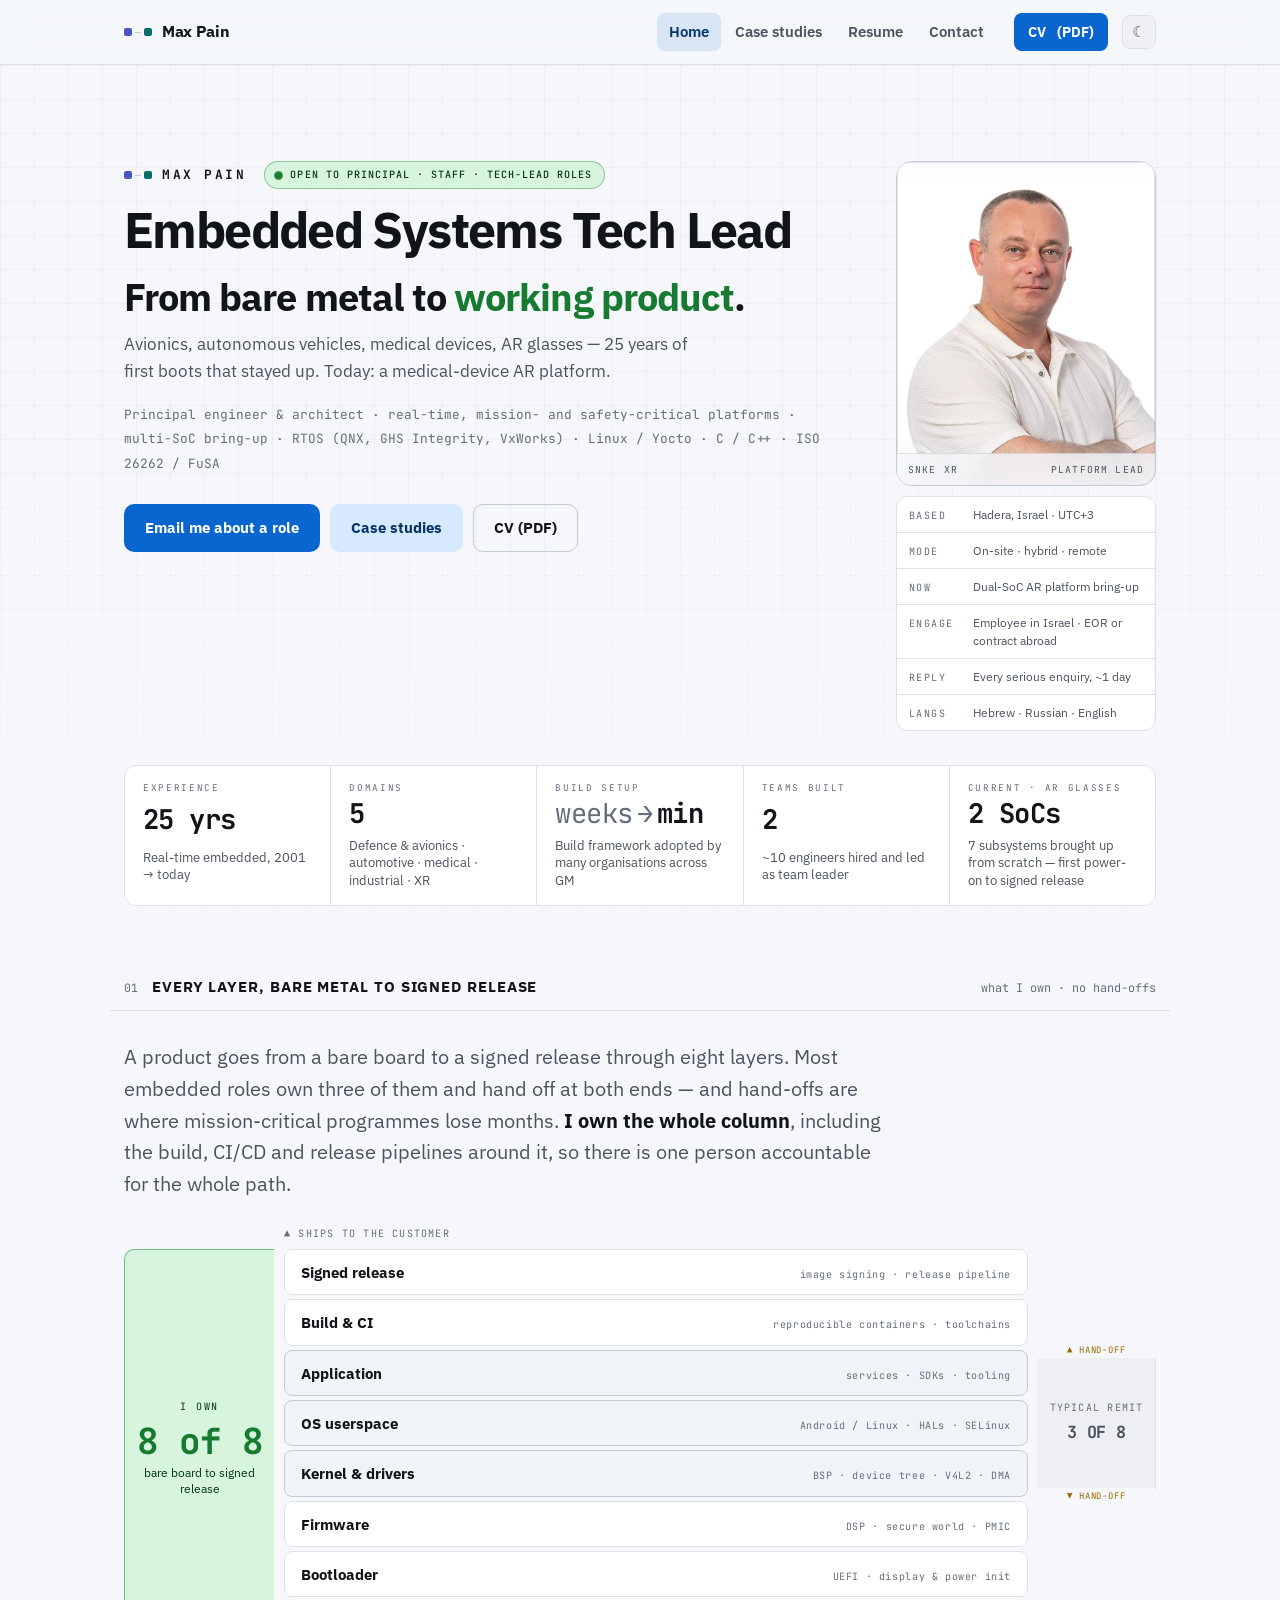
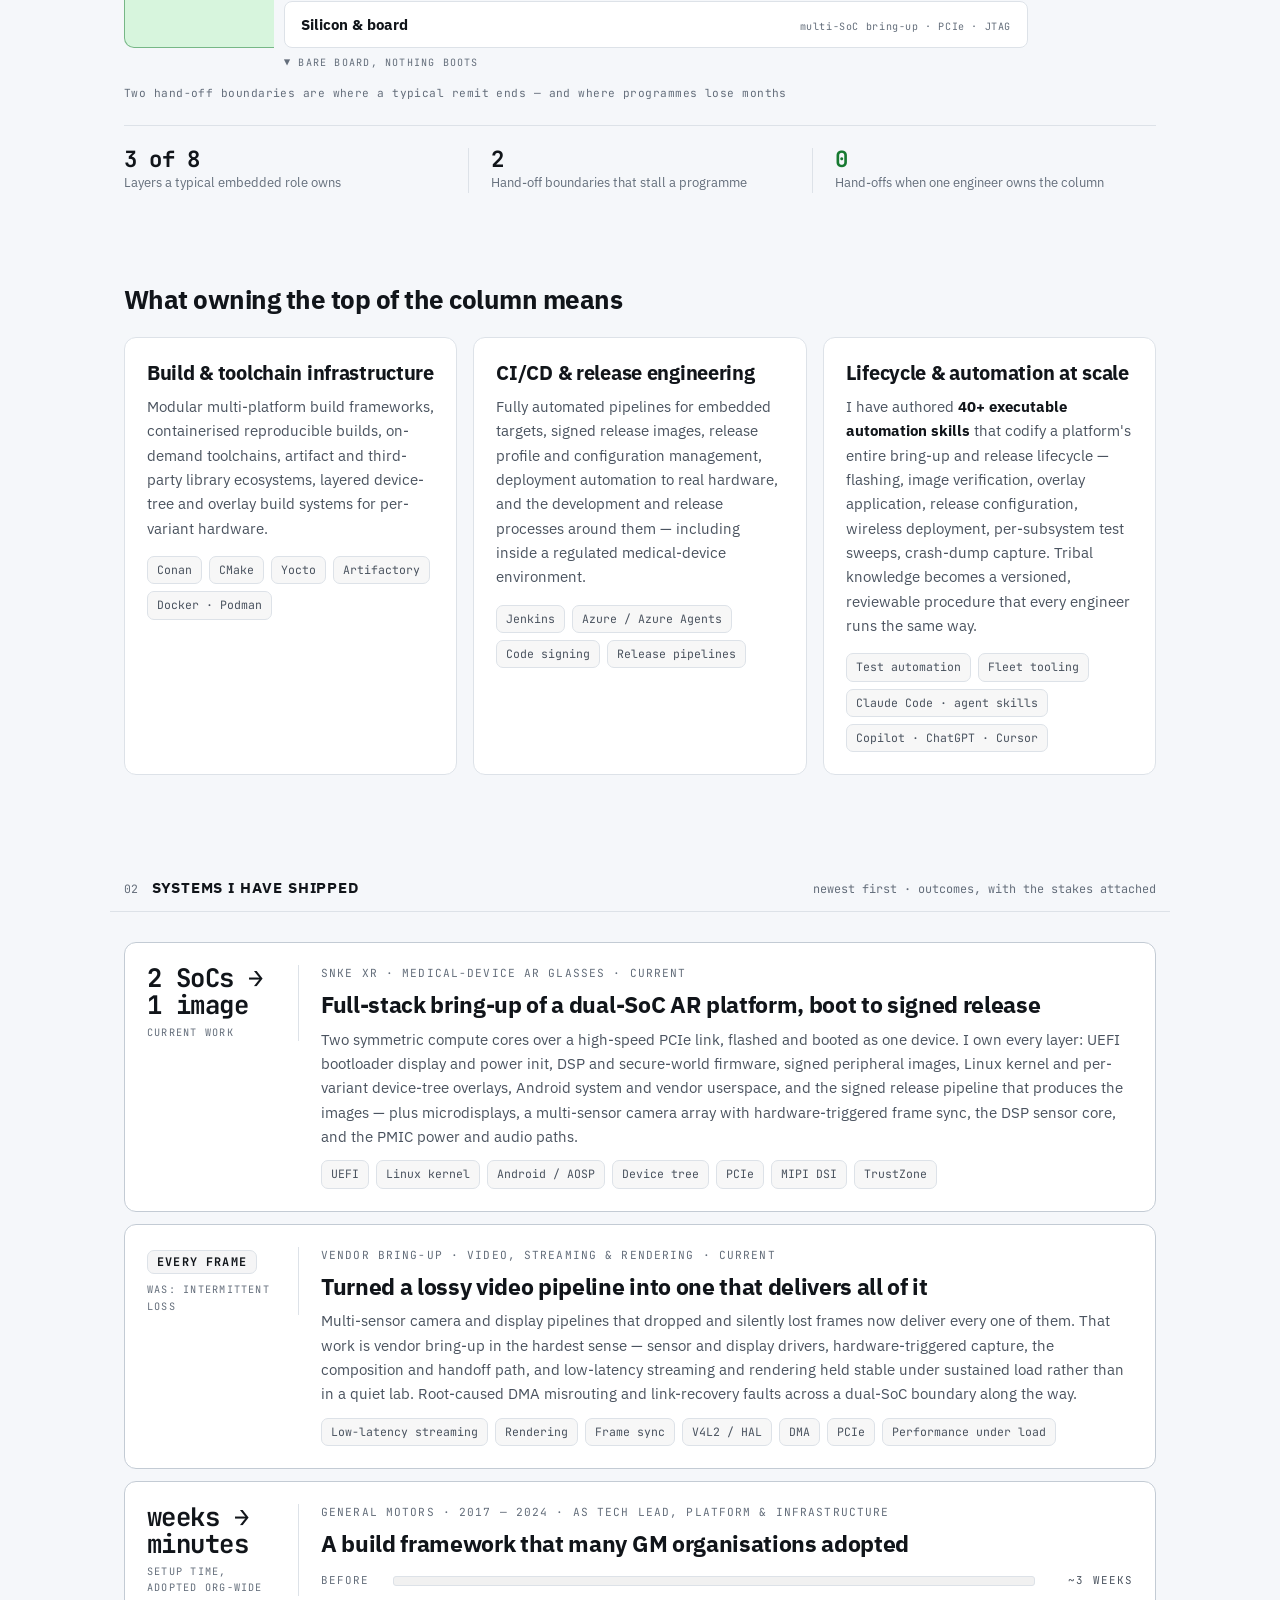
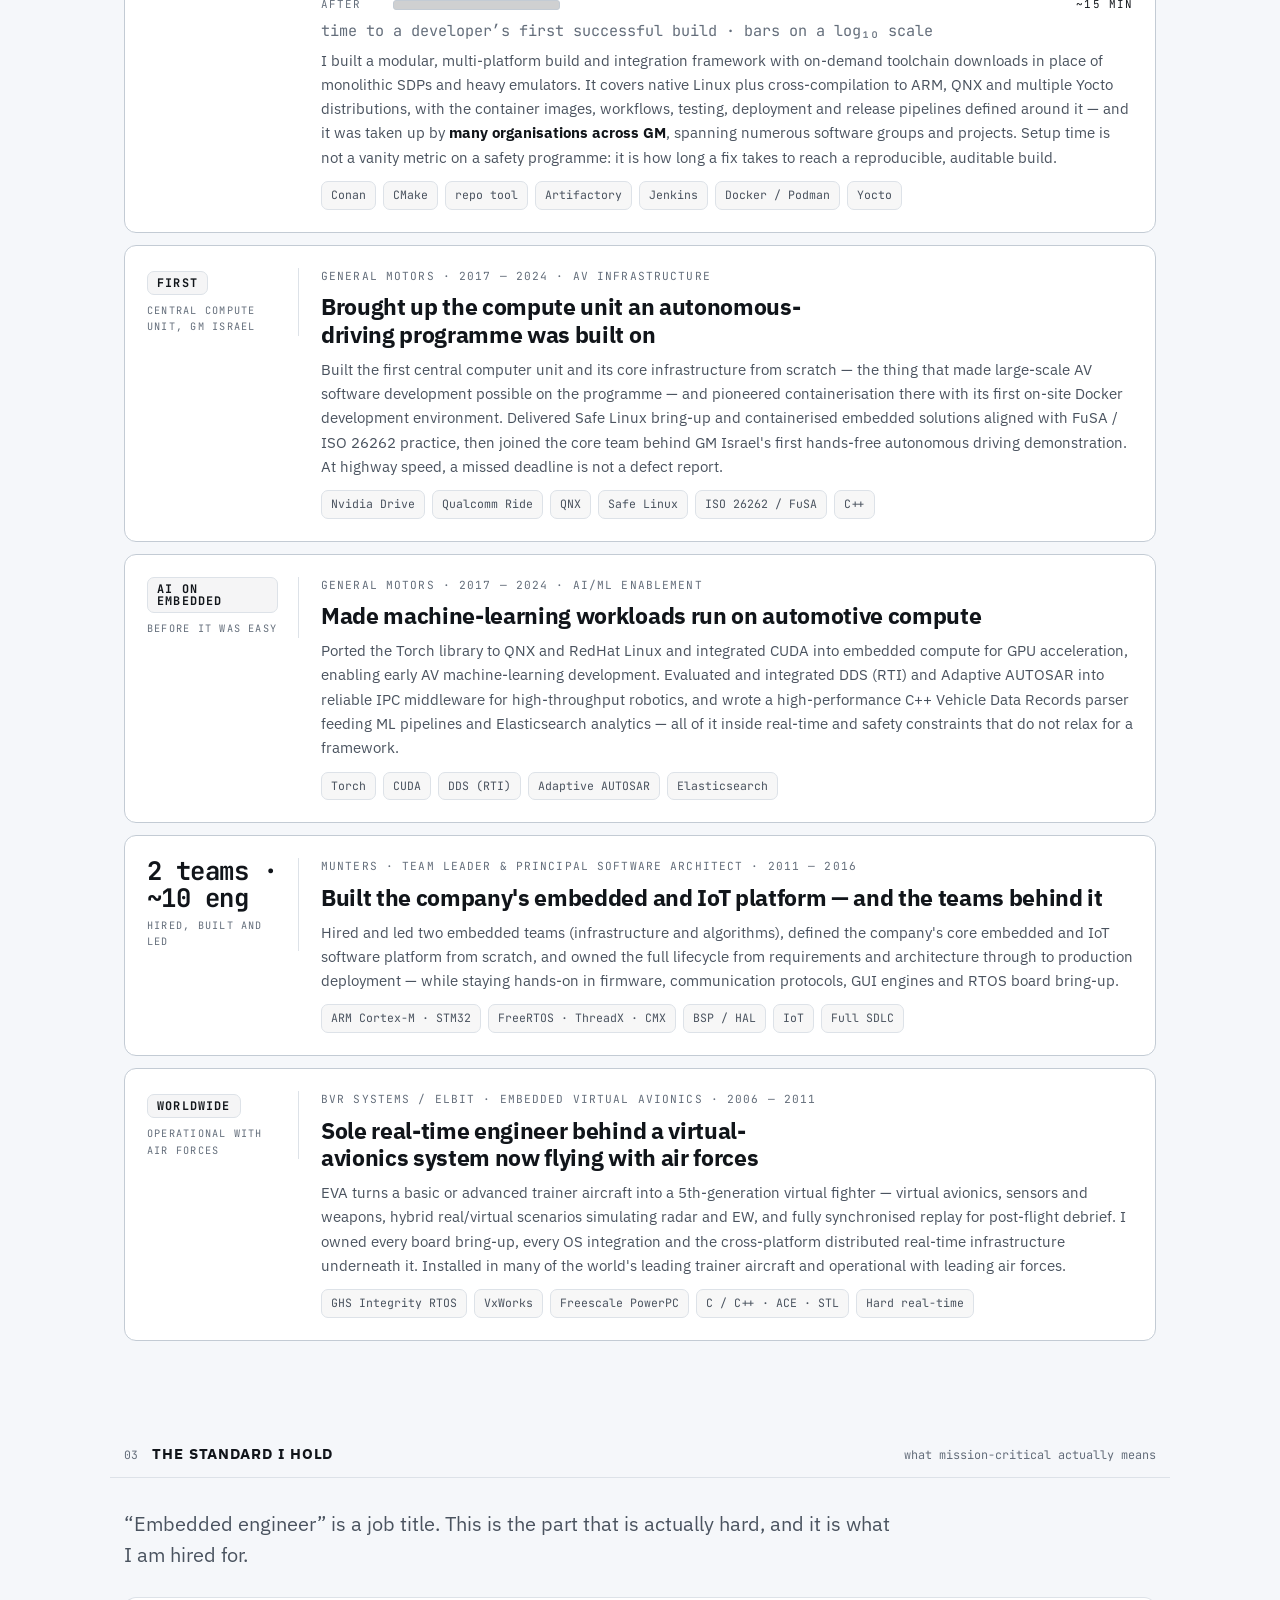
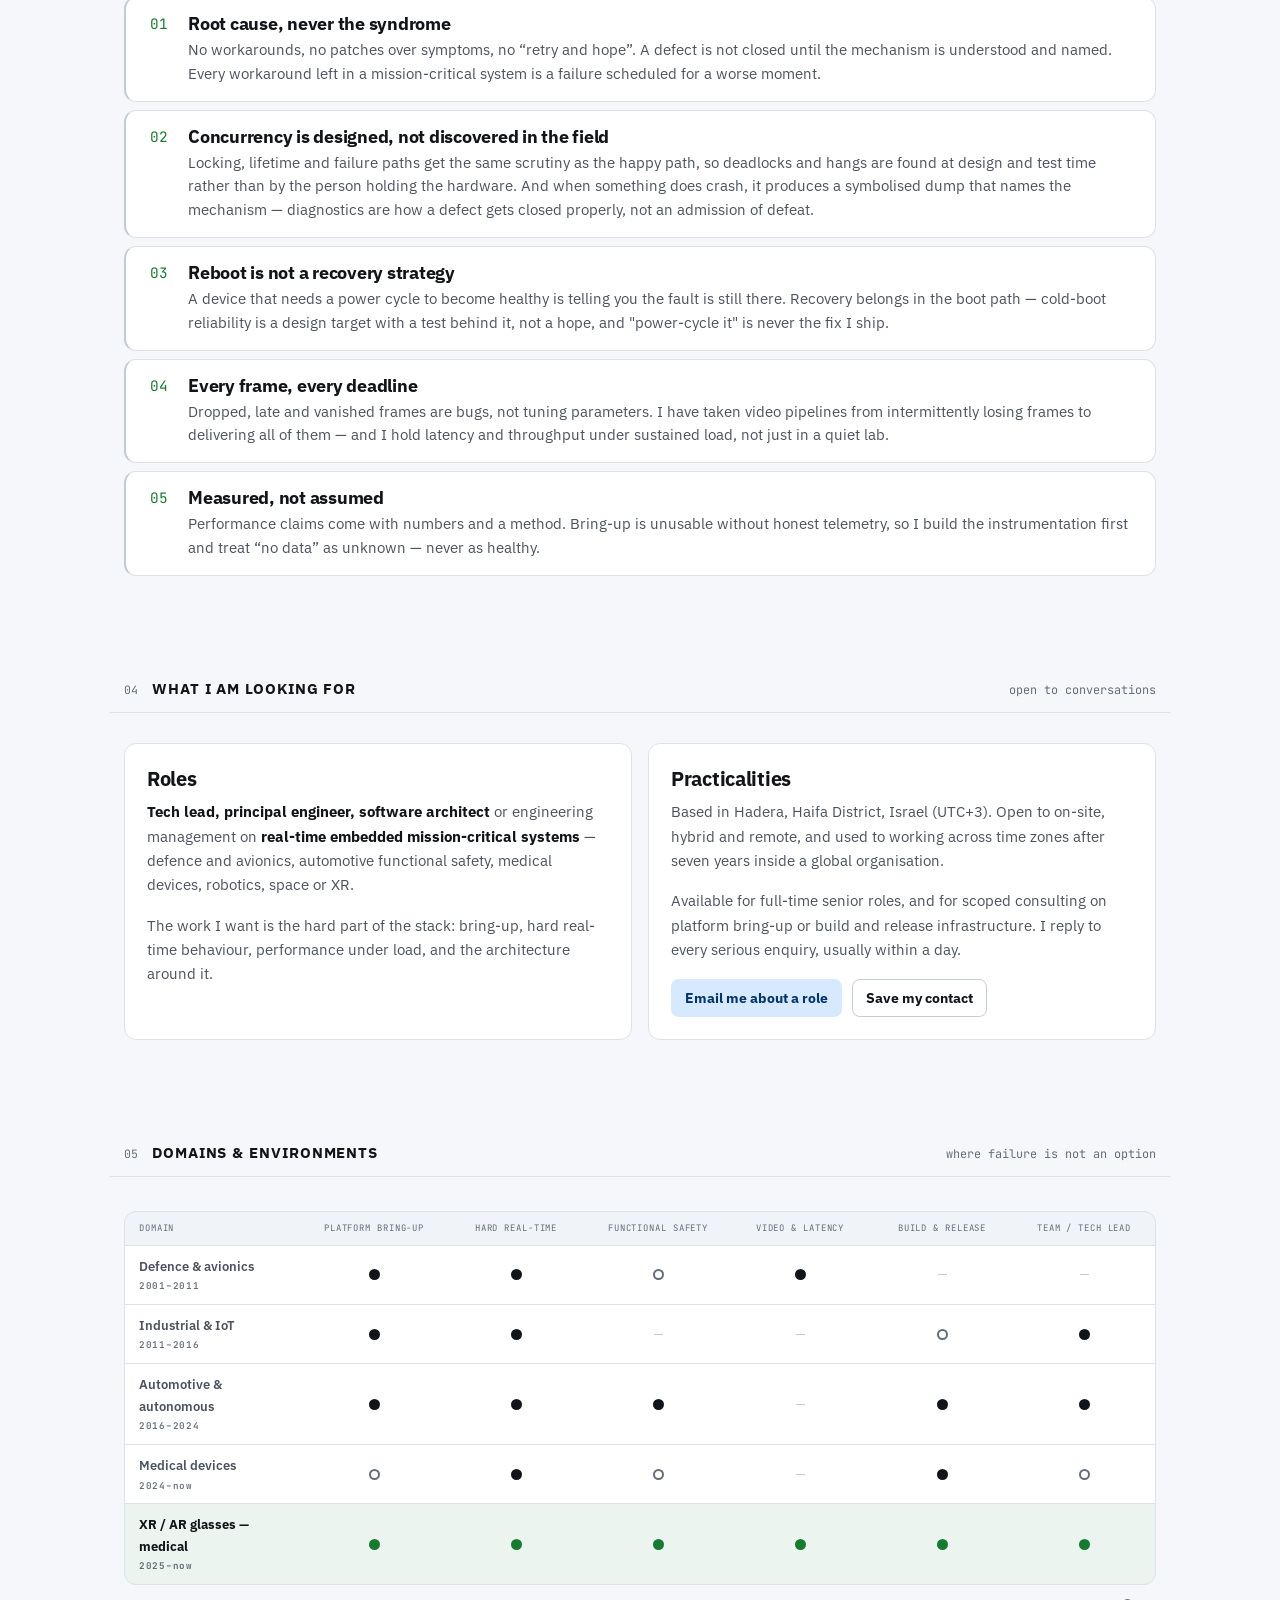
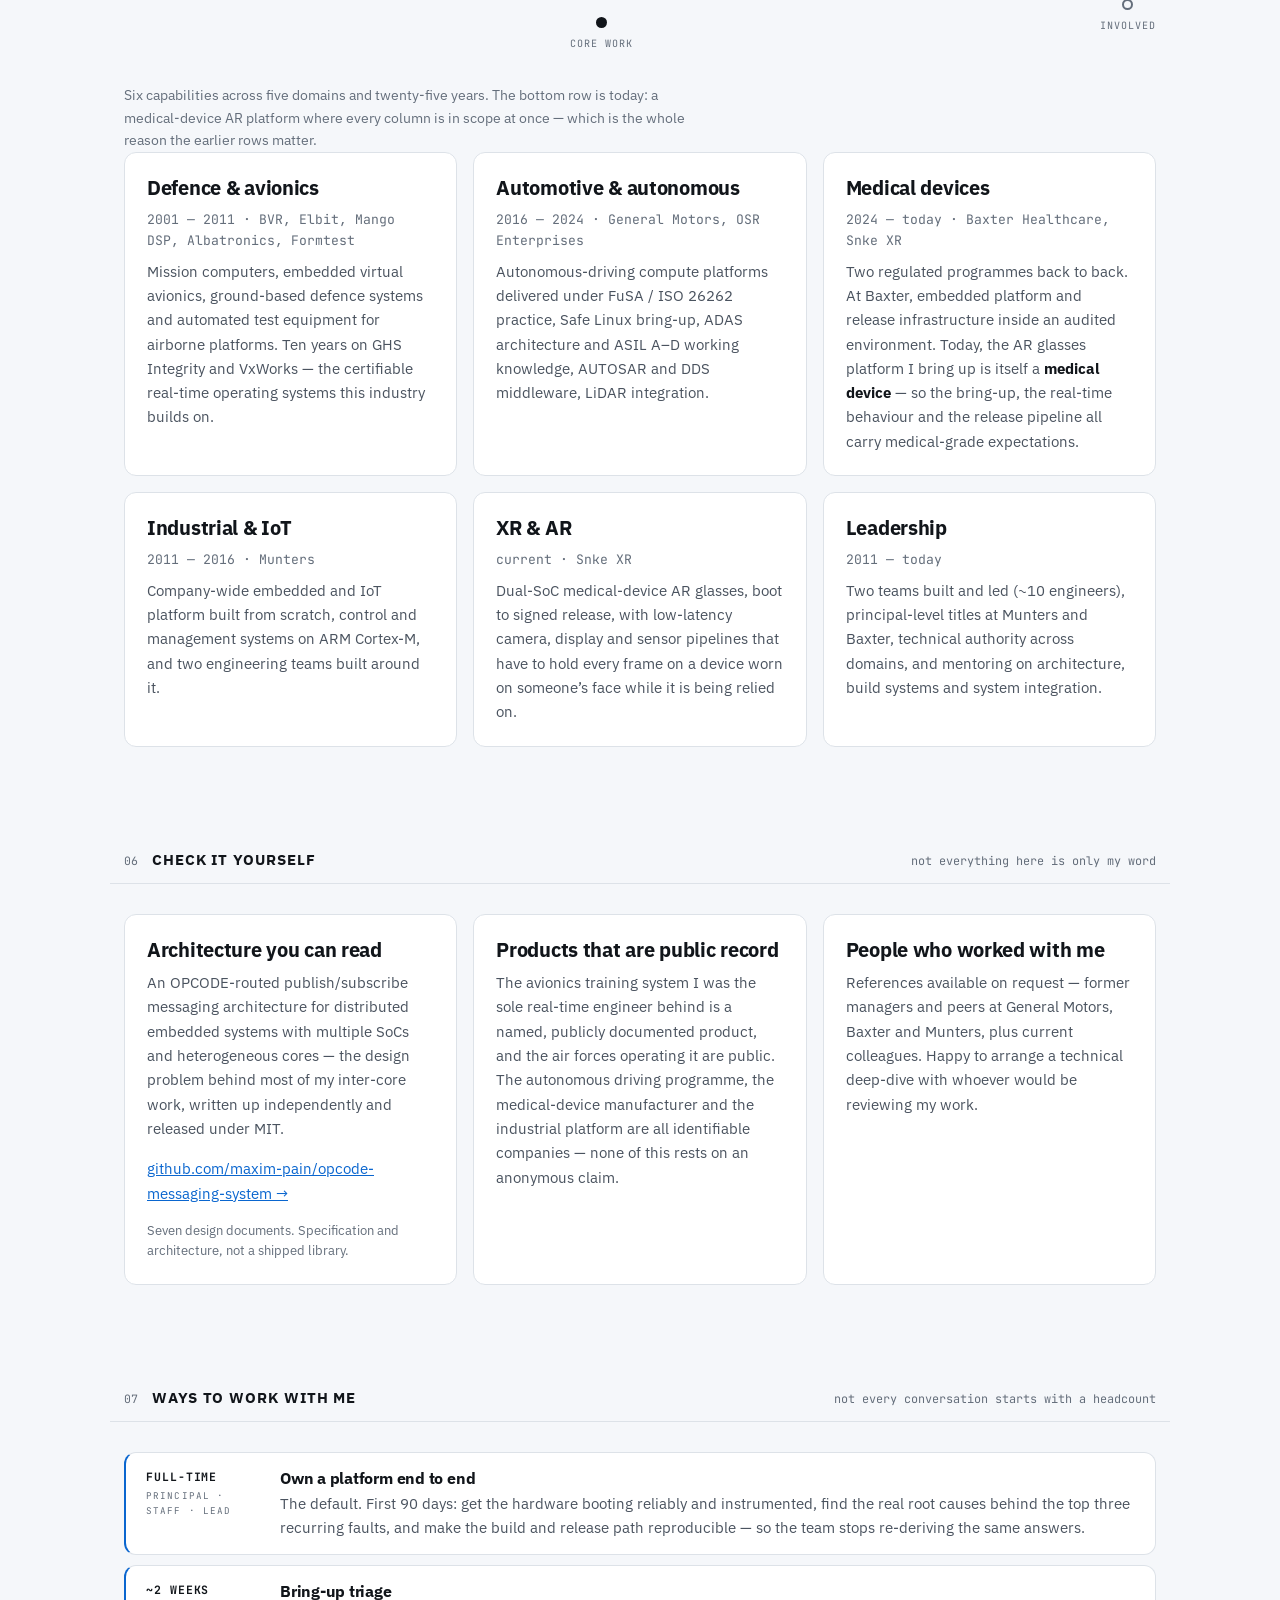
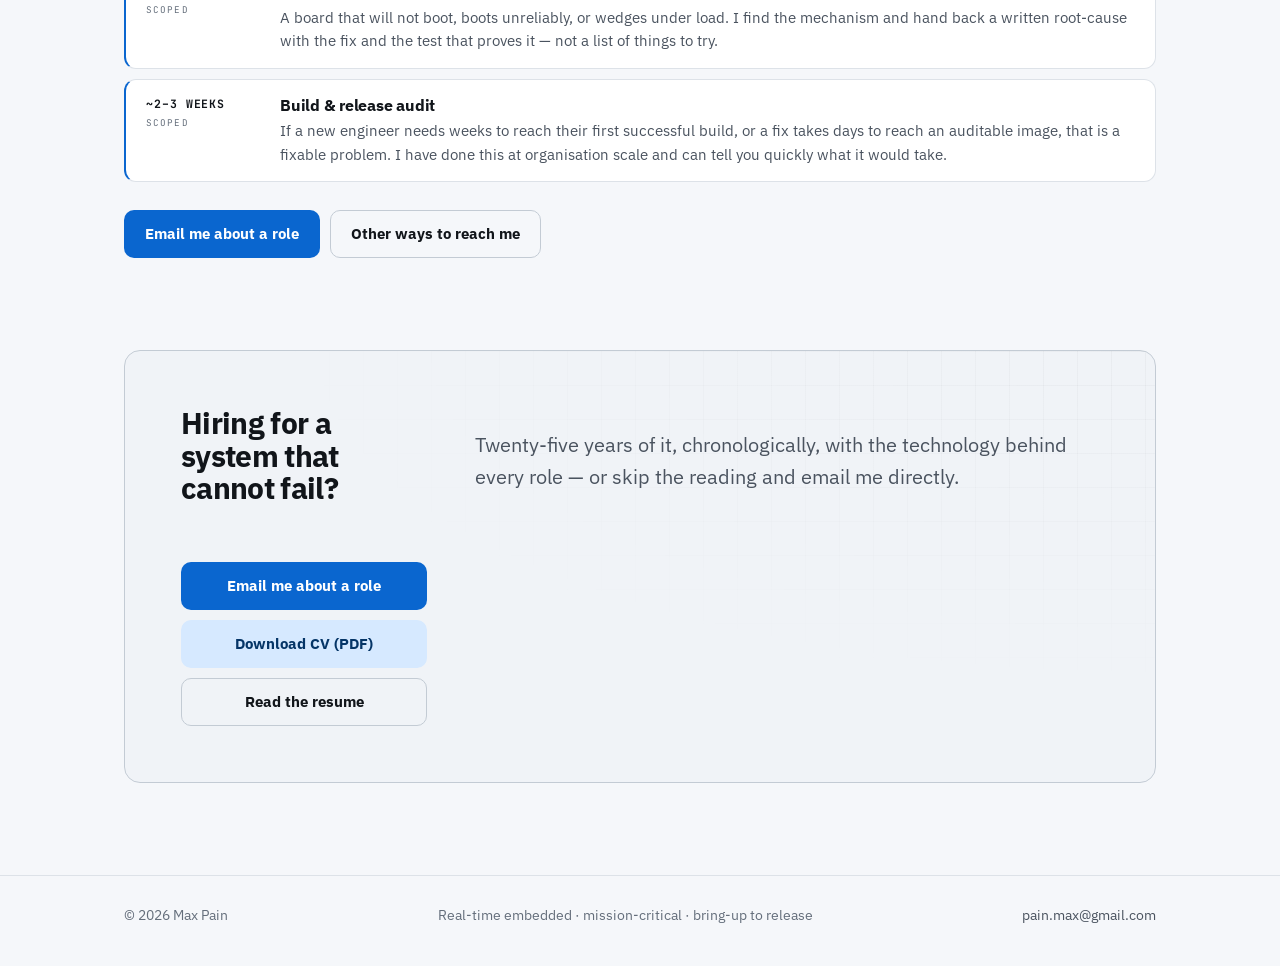
==== commit 5957ea4d: "Coverage matrix, contention diagram, topology rebuild, review fixes 2" ====
--- a/index.html
+++ b/index.html
@@ -710,6 +710,108 @@
   </div>
 </section>
 
+
+<!-- ═══════════════════════ PROOF ═══════════════════════ -->
+<section class="tight-top">
+  <div class="wrap">
+    <div class="section-head reveal">
+      <span class="idx">06</span>
+      <h2>Check it yourself</h2>
+      <span class="note">not everything here is only my word</span>
+    </div>
+
+    <div class="grid g3">
+      <div class="card reveal">
+        <h3>Architecture you can read</h3>
+        <p>
+          An OPCODE-routed publish/subscribe messaging architecture for distributed embedded
+          systems with multiple SoCs and heterogeneous cores — the design problem behind most of
+          my inter-core work, written up independently and released under MIT.
+        </p>
+        <p style="margin-top:10px">
+          <a href="https://github.com/maxim-pain/opcode-messaging-system" rel="noopener">
+            github.com/maxim-pain/opcode-messaging-system →</a>
+        </p>
+        <p class="muted" style="font-size:.8rem;margin-top:6px">
+          Seven design documents. Specification and architecture, not a shipped library.
+        </p>
+      </div>
+
+      <div class="card reveal" data-delay="80">
+        <h3>Products that are public record</h3>
+        <p>
+          The avionics training system I was the sole real-time engineer behind is a named,
+          publicly documented product, and the air forces operating it are public. The autonomous
+          driving programme, the medical-device manufacturer and the industrial platform are all
+          identifiable companies — none of this rests on an anonymous claim.
+        </p>
+      </div>
+
+      <div class="card reveal" data-delay="160">
+        <h3>People who worked with me</h3>
+        <p>
+          References available on request — former managers and peers at General Motors, Baxter
+          and Munters, plus current colleagues. Happy to arrange a technical deep-dive with
+          whoever would be reviewing my work.
+        </p>
+      </div>
+    </div>
+  </div>
+</section>
+
+
+<!-- ═══════════════════════ ENGAGE ═══════════════════════ -->
+<section class="tight-top">
+  <div class="wrap">
+    <div class="section-head reveal">
+      <span class="idx">07</span>
+      <h2>Ways to work with me</h2>
+      <span class="note">not every conversation starts with a headcount</span>
+    </div>
+
+    <div class="offers">
+      <div class="offer reveal">
+        <span class="dur">Full-time<small>principal · staff · lead</small></span>
+        <div>
+          <h3>Own a platform end to end</h3>
+          <p>
+            The default. First 90 days: get the hardware booting reliably and instrumented, find
+            the real root causes behind the top three recurring faults, and make the build and
+            release path reproducible — so the team stops re-deriving the same answers.
+          </p>
+        </div>
+      </div>
+      <div class="offer reveal" data-delay="70">
+        <span class="dur">~2 weeks<small>scoped</small></span>
+        <div>
+          <h3>Bring-up triage</h3>
+          <p>
+            A board that will not boot, boots unreliably, or wedges under load. I find the
+            mechanism and hand back a written root-cause with the fix and the test that proves
+            it — not a list of things to try.
+          </p>
+        </div>
+      </div>
+      <div class="offer reveal" data-delay="140">
+        <span class="dur">~2–3 weeks<small>scoped</small></span>
+        <div>
+          <h3>Build &amp; release audit</h3>
+          <p>
+            If a new engineer needs weeks to reach their first successful build, or a fix takes
+            days to reach an auditable image, that is a fixable problem. I have done this at
+            organisation scale and can tell you quickly what it would take.
+          </p>
+        </div>
+      </div>
+    </div>
+
+    <div class="btn-row reveal">
+      <a class="btn btn-primary" href="mailto:pain.max@gmail.com?subject=Role%20enquiry%20%E2%80%94%20principal%20embedded">Email me about a role</a>
+      <a class="btn btn-ghost" href="contact.html">Other ways to reach me</a>
+    </div>
+  </div>
+</section>
+
 <!-- ═══════════════════════ CTA ═══════════════════════ -->
 <section class="tight-top">
   <div class="wrap">
--- a/assets/style.css
+++ b/assets/style.css
@@ -565,6 +565,46 @@
   .cnt-foot b { color: #111 !important; }
   .mx, .cnt { break-inside: avoid; }
 }
+
+/* ── scoped engagements ─────────────────────────────────────────────────── */
+.offers { display: grid; gap: 10px; }
+.offer {
+  display: grid; grid-template-columns: 116px minmax(0, 1fr); gap: 18px; align-items: start;
+  background: var(--surface-container-low); border: 1px solid var(--outline-variant);
+  border-left: 2px solid var(--primary); border-radius: var(--r); padding: 15px 20px;
+}
+.offer .dur {
+  font-family: var(--mono); font-size: 0.72rem; font-weight: 700;
+  letter-spacing: 0.08em; text-transform: uppercase; color: var(--on-surface);
+}
+.offer .dur small {
+  display: block; font-weight: 400; font-size: 0.58rem; letter-spacing: 0.12em;
+  color: var(--on-surface-tertiary); margin-top: 3px;
+}
+.offer h3 { font-size: 1.02rem; margin: 0 0 4px; }
+.offer p { margin: 0; font-size: 0.92rem; }
+@media (max-width: 620px) { .offer { grid-template-columns: 1fr; gap: 6px; } }
+
+/* ── forwardable block: a manager pastes this to a colleague ─────────────── */
+.fwd {
+  position: relative;
+  background: var(--surface-container); border: 1px solid var(--outline);
+  border-radius: var(--r); padding: 18px 20px;
+}
+.fwd pre {
+  margin: 0; font-family: var(--mono); font-size: 0.78rem; line-height: 1.75;
+  color: var(--on-surface-secondary); white-space: pre-wrap; word-break: break-word;
+}
+.fwd pre b { color: var(--on-surface); font-weight: 700; }
+.fwd .cp {
+  position: absolute; top: 12px; right: 12px;
+  font-family: var(--mono); font-size: 0.6rem; letter-spacing: 0.12em; text-transform: uppercase;
+  background: var(--fill); border: 1px solid var(--outline-variant); color: var(--on-surface-secondary);
+  border-radius: 7px; padding: 5px 10px; cursor: pointer;
+}
+.fwd .cp:hover { background: var(--fill-3); color: var(--on-surface); border-color: var(--outline); }
+html:not(.js) .fwd .cp { display: none; }
+@media print { .fwd .cp { display: none !important; } }
 
 /* ── the slogan ───────────────────────────────────────────────────────────────
    The one line that says the whole job. Sits directly under the name at
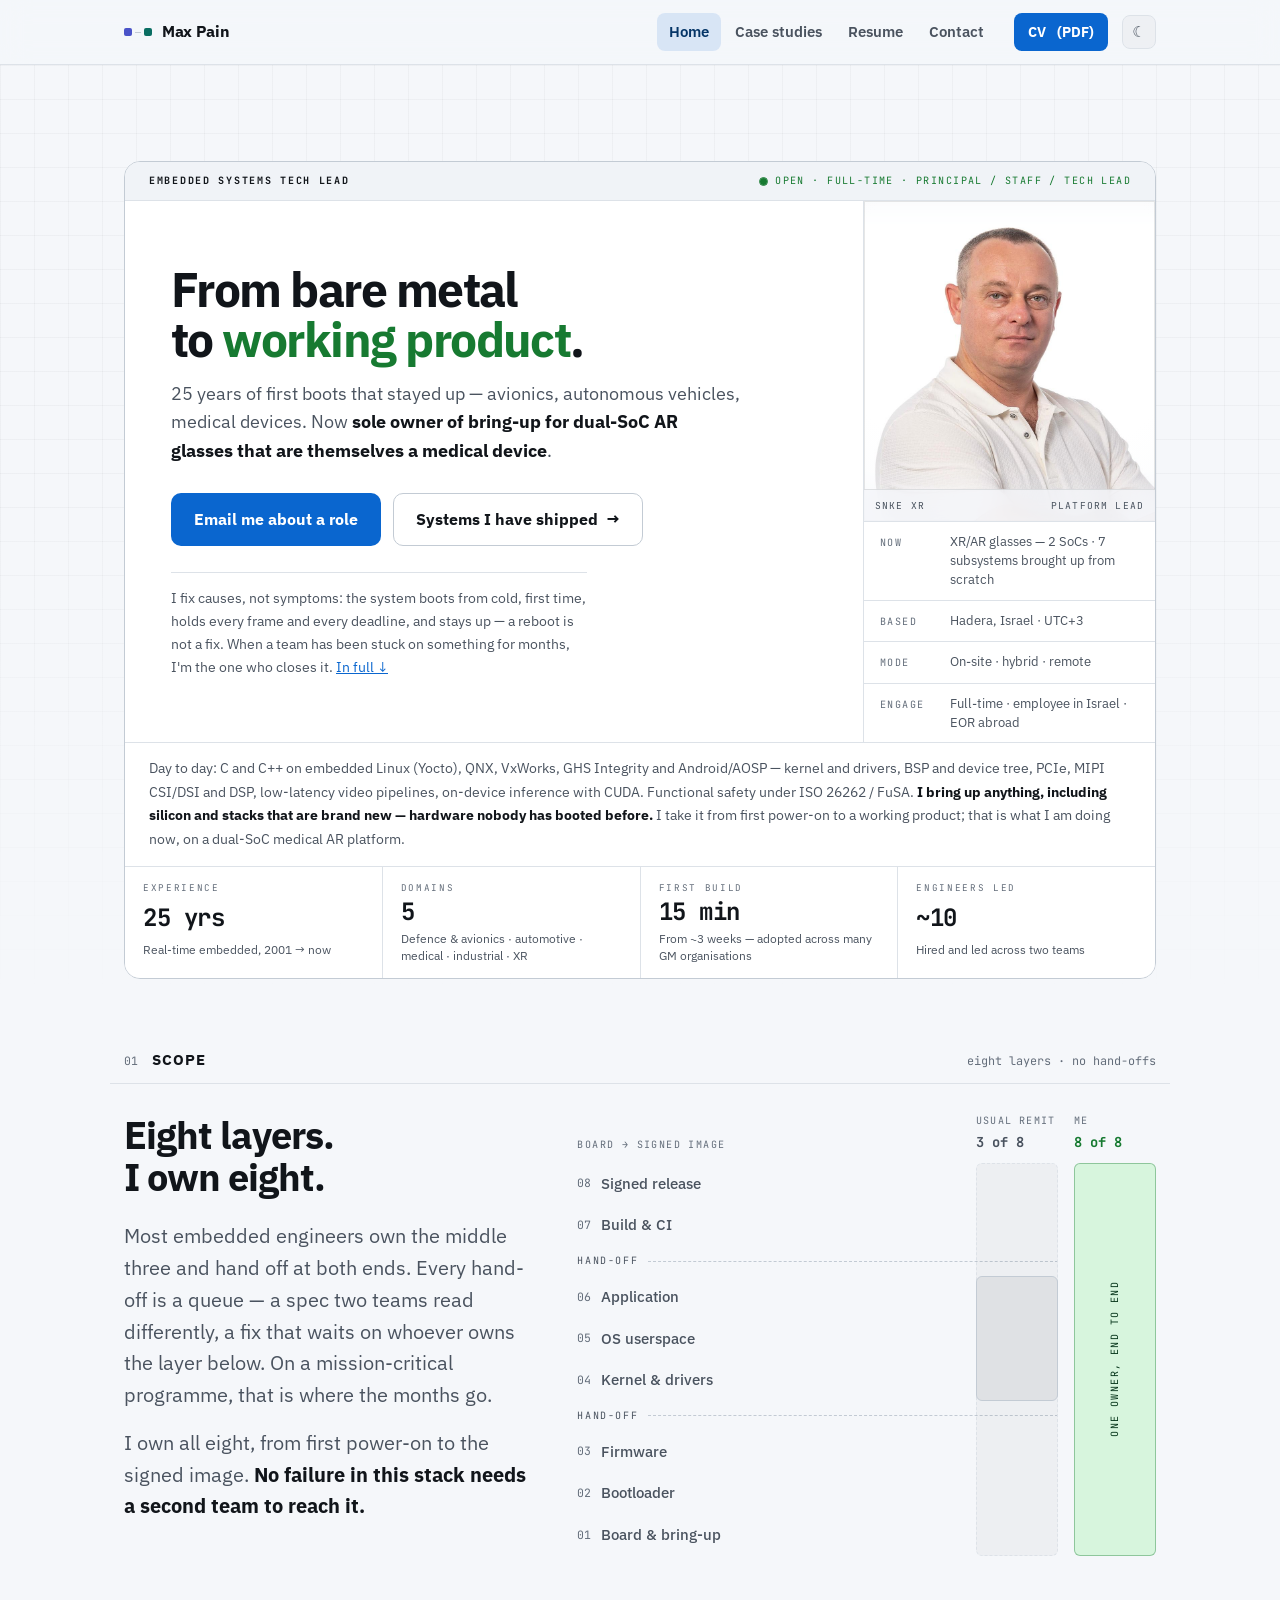
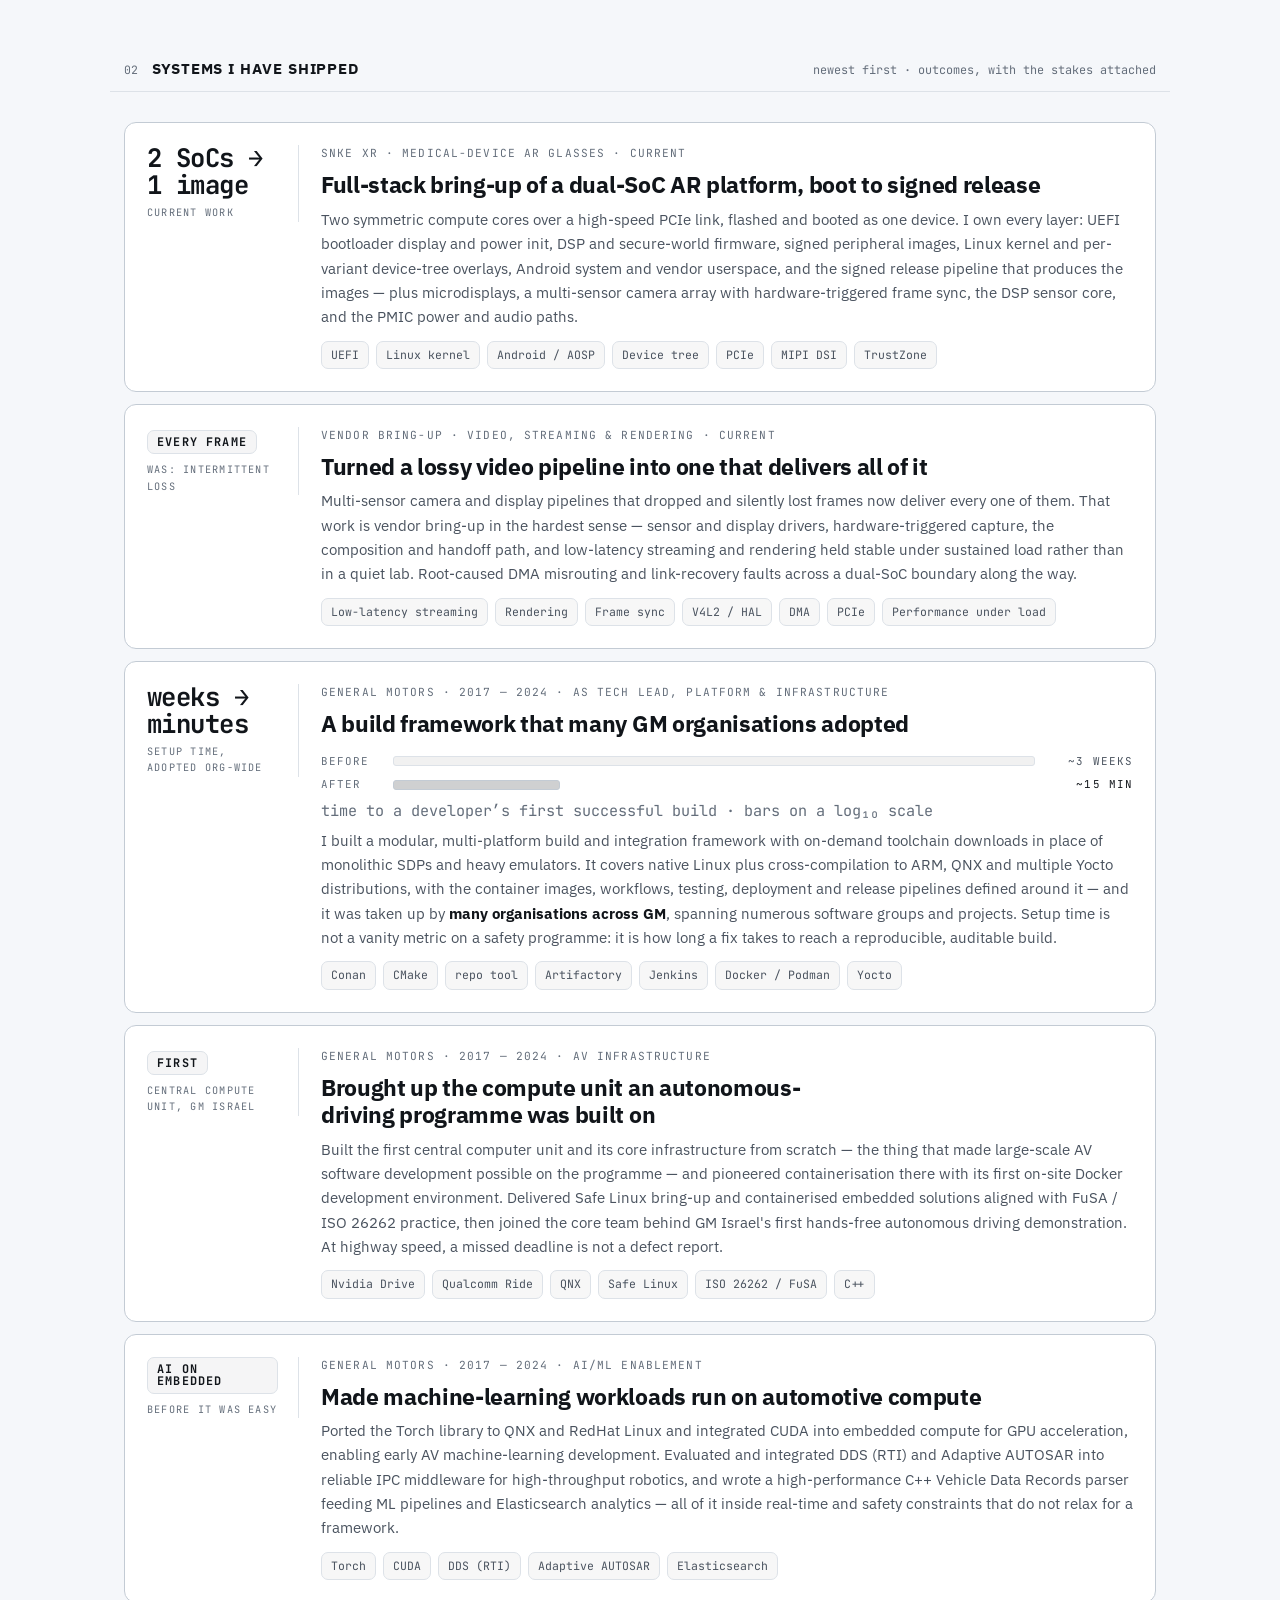
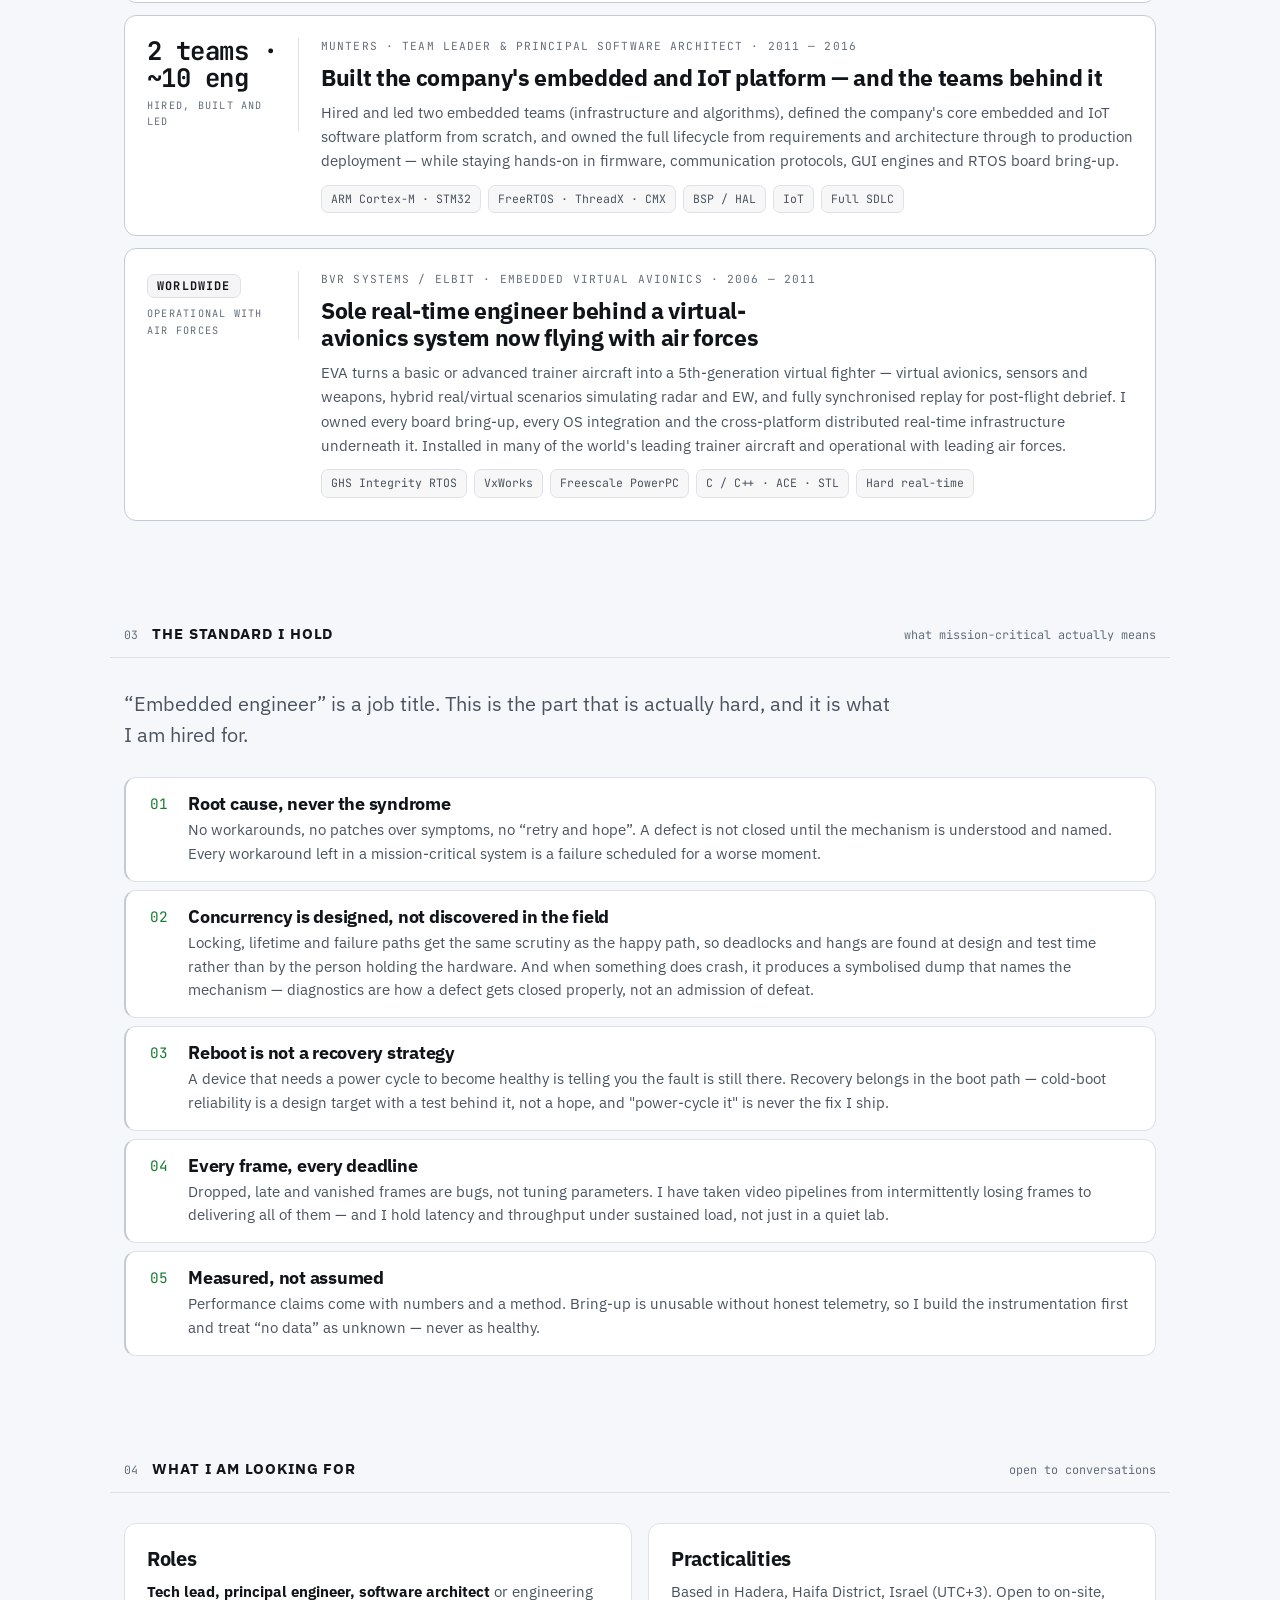
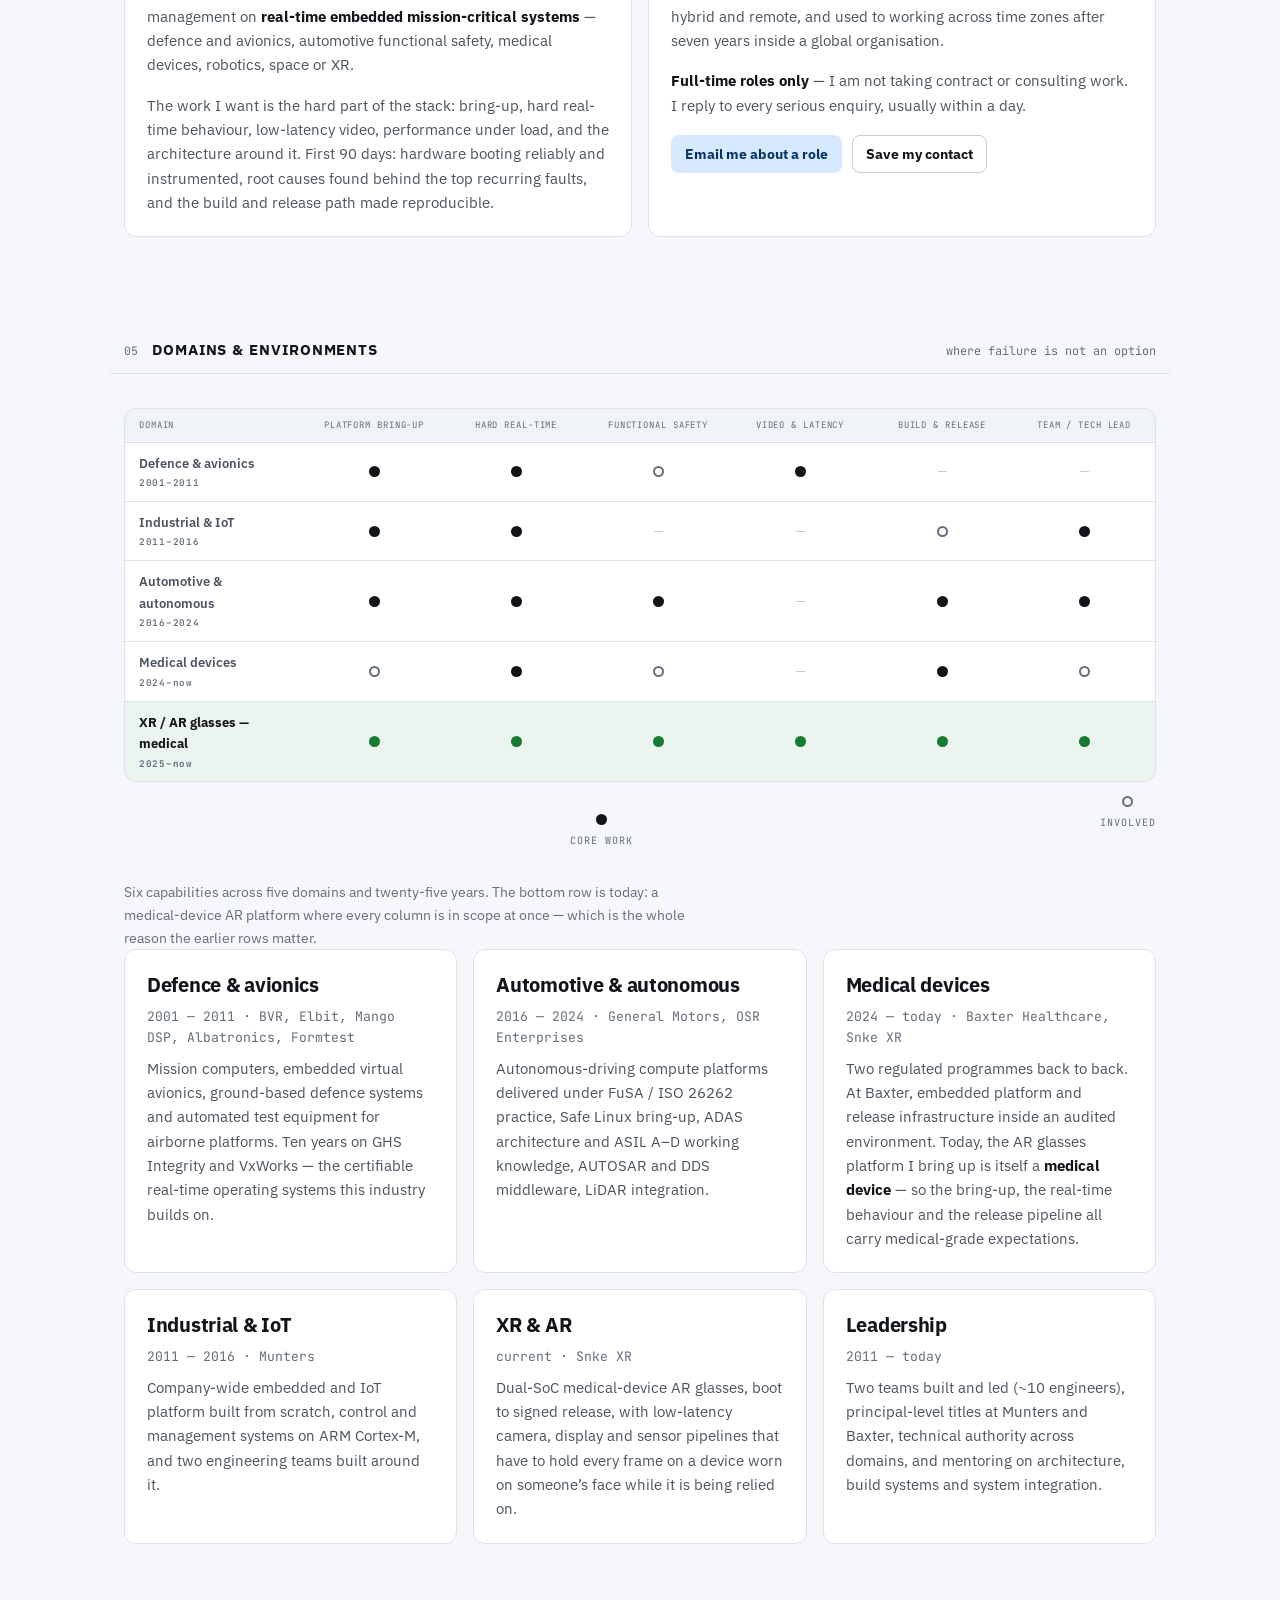
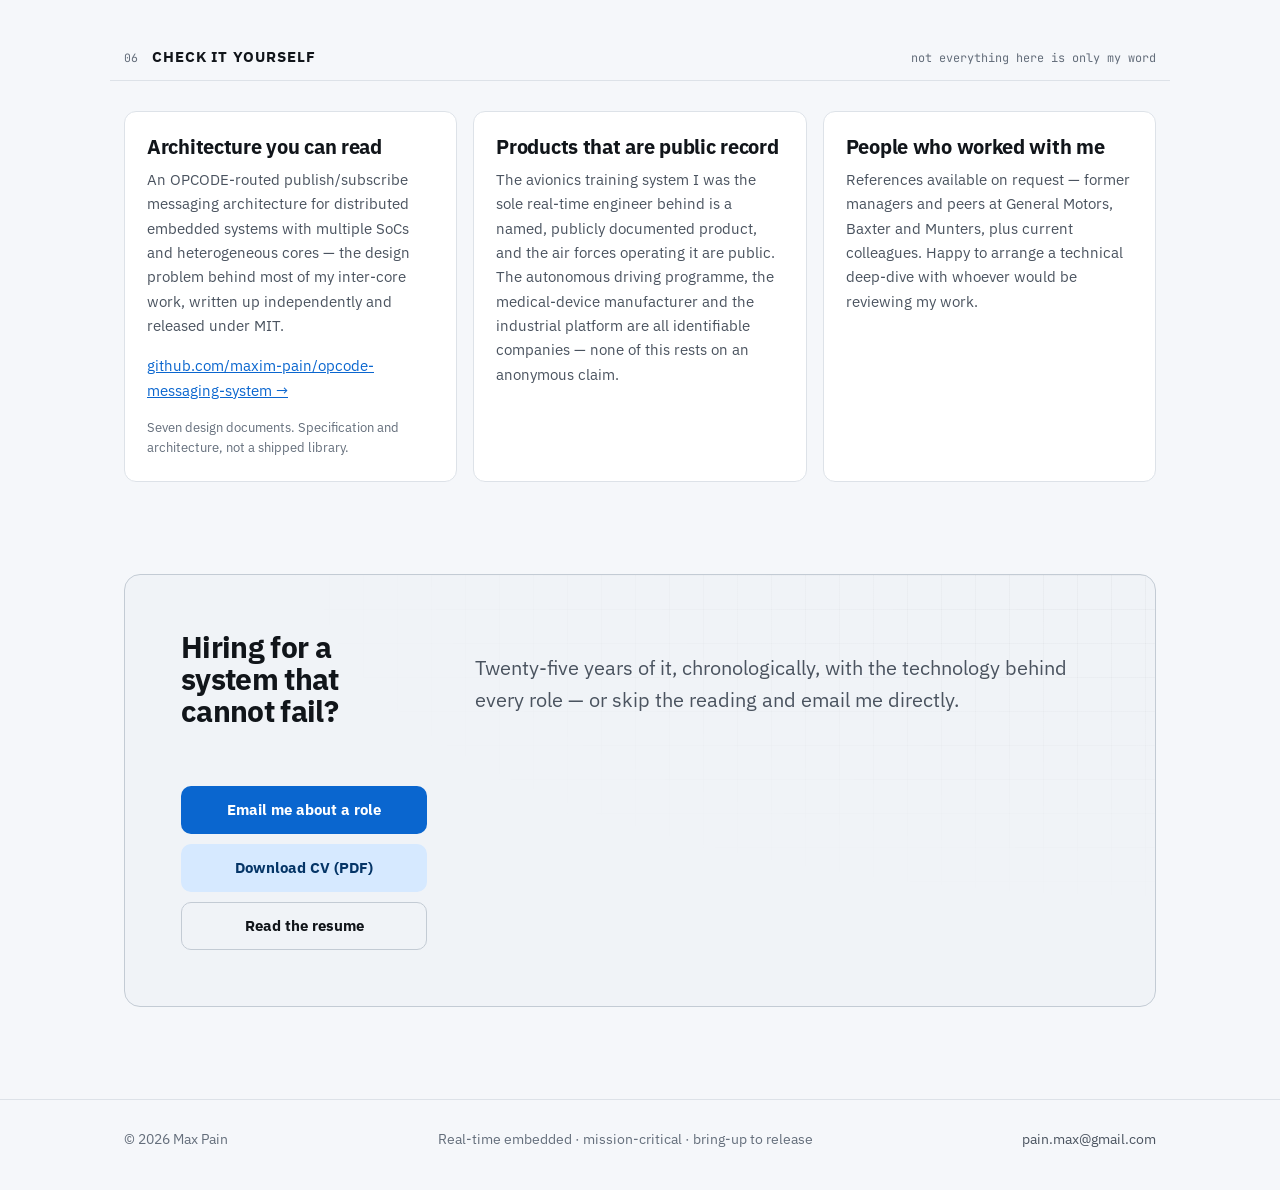
==== commit 29c59d94: "Coverage matrix, contention diagram, topology rebuild, review fixes 3" ====
--- a/index.html
+++ b/index.html
@@ -65,6 +65,7 @@
       <a href="resume.html">Resume</a>
       <a href="contact.html">Contact</a>
     </nav>
+    <p class="nav-meta"><span class="open"><i aria-hidden="true"></i> Open · full-time · principal / staff / lead</span></p>
     <a class="btn btn-primary btn-sm btn-cta" href="assets/Max-Pain-Resume.pdf" download>CV&nbsp;<span>(PDF)</span></a>
     <button class="theme-btn" type="button" data-theme-toggle aria-label="Switch colour theme">
       <span aria-hidden="true" data-theme-icon>◐</span>
@@ -75,85 +76,88 @@
 <main id="main">
 
 <!-- ═══════════════════════ HERO ═══════════════════════ -->
-<section class="hero">
+<section class="hero hero-v3">
   <div class="wrap">
-    <div class="hero-split">
-
-      <div>
-        <div class="hero-head reveal">
-          <p class="nameplate"><span class="mark" aria-hidden="true"><i></i><s></s><i></i></span> Max Pain</p>
-          <p class="status">
-            <span class="dot" aria-hidden="true"></span>
-            Open to principal · staff · tech-lead roles
-          </p>
-        </div>
-
-        <h1 class="reveal" data-delay="60">Embedded Systems Tech&nbsp;Lead</h1>
-
-        <p class="slogan reveal" data-delay="90">
-          From bare metal to <span class="works">working product</span>.
-        </p>
-        <p class="slogan-sub reveal" data-delay="110">
-          Avionics, autonomous vehicles, medical devices, AR glasses — 25 years of first boots
-          that stayed up. Today: a medical-device AR platform.
-        </p>
-
-        <p class="tl-stack reveal" data-delay="140" style="font-size:.8rem;line-height:1.9;margin-top:18px">
-          Principal engineer &amp; architect · real-time, mission- and safety-critical platforms ·
-          multi-SoC bring-up · RTOS (QNX, GHS Integrity, VxWorks) · Linux / Yocto · C / C++ ·
-          ISO 26262 / FuSA
-        </p>
-
-        <div class="btn-row reveal" data-delay="180">
-          <a class="btn btn-primary" href="mailto:pain.max@gmail.com?subject=Role%20enquiry%20%E2%80%94%20principal%20embedded">Email me about a role</a>
-          <a class="btn btn-tonal" href="projects.html">Case studies</a>
-          <a class="btn btn-ghost" href="assets/Max-Pain-Resume.pdf" download>CV (PDF)</a>
-        </div>
-      </div>
-
-      <div class="reveal" data-delay="120">
-        <div class="portrait">
-          <img src="assets/max-pain.jpg" alt="Max Pain" width="868" height="1287">
-          <div class="portrait-rail" aria-hidden="true"><span>Snke XR</span><span>Platform lead</span></div>
-        </div>
-        <dl class="spec">
-          <div><dt>Based</dt><dd>Hadera, Israel · UTC+3</dd></div>
-          <div><dt>Mode</dt><dd>On-site · hybrid · remote</dd></div>
-          <div><dt>Now</dt><dd>Dual-SoC AR platform bring-up</dd></div>
-          <div><dt>Engage</dt><dd>Employee in Israel · EOR or contract abroad</dd></div>
-          <div><dt>Reply</dt><dd>Every serious enquiry, ~1 day</dd></div>
-          <div><dt>Langs</dt><dd>Hebrew · Russian · English</dd></div>
-        </dl>
-      </div>
-
-    </div>
-
-    <div class="stats reveal" data-delay="300">
-      <div class="stat">
-        <span class="key">experience</span>
-        <span class="num">25 yrs</span>
-        <span class="lbl">Real-time embedded, 2001 → today</span>
-      </div>
-      <div class="stat">
-        <span class="key">domains</span>
-        <span class="num">5</span>
-        <span class="lbl">Defence &amp; avionics · automotive · medical · industrial · XR</span>
-      </div>
-      <div class="stat">
-        <span class="key">build setup</span>
-        <span class="num"><span class="from">weeks</span><span class="arw">→</span>min</span>
-        <span class="lbl">Build framework adopted by many organisations across GM</span>
-      </div>
-      <div class="stat">
-        <span class="key">teams built</span>
-        <span class="num">2</span>
-        <span class="lbl">~10 engineers hired and led as team leader</span>
-      </div>
-      <div class="stat">
-        <span class="key">current · AR glasses</span>
-        <span class="num">2 SoCs</span>
-        <span class="lbl">7 subsystems brought up from scratch — first power-on to signed release</span>
-      </div>
+    <div class="plate reveal">
+
+      <div class="plate-bar">
+        <span class="pb-title">Embedded Systems Tech Lead</span>
+        <span class="pb-live"><i aria-hidden="true"></i>Open · full-time · principal / staff / tech lead</span>
+      </div>
+
+      <div class="plate-body">
+        <div class="plate-main">
+
+          <h1>From bare metal to <span class="works">working&nbsp;product</span>.</h1>
+
+          <p class="hero-lede">
+            25 years of first boots that stayed up — avionics, autonomous vehicles, medical
+            devices. Now <strong>sole owner of bring-up for dual-SoC AR glasses that are
+            themselves a medical device</strong>.
+          </p>
+
+          <div class="btn-row hero-cta">
+            <a class="btn btn-primary btn-lg" href="mailto:pain.max@gmail.com?subject=Role%20enquiry%20%E2%80%94%20principal%20embedded">Email me about a role</a>
+            <a class="btn btn-ghost btn-lg" href="projects.html">Systems I have shipped <span aria-hidden="true">→</span></a>
+          </div>
+
+          <p class="plate-creed">
+            I fix causes, not symptoms: the system boots from cold, first time, holds every
+            frame and every deadline, and stays up — a reboot is not a fix. When a team has
+            been stuck on something for months, I'm the one who closes it.
+            <a href="#standard">In full ↓</a>
+          </p>
+
+        </div>
+
+        <div class="plate-side">
+          <div class="portrait">
+            <img src="assets/max-pain.jpg" alt="Max Pain" width="868" height="1287">
+            <div class="portrait-rail" aria-hidden="true"><span>Snke XR</span><span>Platform lead</span></div>
+          </div>
+          <dl class="spec">
+            <div><dt>Now</dt><dd>XR/AR glasses — 2 SoCs · 7 subsystems brought up from scratch</dd></div>
+            <div><dt>Based</dt><dd>Hadera, Israel · UTC+3</dd></div>
+            <div><dt>Mode</dt><dd>On-site · hybrid · remote</dd></div>
+            <div><dt>Engage</dt><dd>Full-time · employee in Israel · EOR abroad</dd></div>
+          </dl>
+        </div>
+      </div>
+
+
+      <p class="plate-stack">
+        Day to day: C and C++ on embedded Linux (Yocto), QNX, VxWorks, GHS Integrity and
+        Android/AOSP — kernel and drivers, BSP and device tree, PCIe, MIPI CSI/DSI and DSP,
+        low-latency video pipelines, on-device inference with CUDA. Functional safety under
+        ISO 26262 / FuSA. <strong>I bring up anything, including silicon and stacks that are
+        brand new — hardware nobody has booted before.</strong> I take it from first power-on
+        to a working product; that is what I am doing now, on a dual-SoC medical AR platform.
+      </p>
+
+      <div class="plate-figs">
+        <div class="fig">
+          <span class="k">experience</span>
+          <span class="v">25 yrs</span>
+          <span class="d">Real-time embedded, 2001 → now</span>
+        </div>
+        <div class="fig">
+          <span class="k">domains</span>
+          <span class="v">5</span>
+          <span class="d">Defence &amp; avionics · automotive · medical · industrial · XR</span>
+        </div>
+        <div class="fig">
+          <span class="k">first build</span>
+          <span class="v">15 min</span>
+          <span class="d">From ~3 weeks — adopted across many GM organisations</span>
+        </div>
+        <div class="fig">
+          <span class="k">engineers led</span>
+          <span class="v">~10</span>
+          <span class="d">Hired and led across two teams</span>
+        </div>
+      </div>
+
+
     </div>
   </div>
 </section>
@@ -163,100 +167,53 @@
   <div class="wrap">
     <div class="section-head reveal">
       <span class="idx">01</span>
-      <h2>Every layer, bare metal to signed release</h2>
-      <span class="note">what I own · no hand-offs</span>
-    </div>
-
-    <p class="lead reveal" style="margin-bottom:26px">
-      A product goes from a bare board to a signed release through eight layers. Most embedded
-      roles own three of them and hand off at both ends — and hand-offs are where mission-critical
-      programmes lose months. <strong>I own the whole column</strong>, including the build, CI/CD
-      and release pipelines around it, so there is one person accountable for the whole path.
-    </p>
-
-    <figure class="ownfig reveal">
-      <p class="own-end is-top" aria-hidden="true">▲ ships to the customer</p>
-      <div class="own">
-        <ol class="own-stack" role="list">
-          <li role="listitem"><b>Signed release</b><span>image signing · release pipeline</span></li>
-          <li role="listitem"><b>Build &amp; CI</b><span>reproducible containers · toolchains</span></li>
-          <li role="listitem" class="is-typ"><b>Application</b><span>services · SDKs · tooling</span></li>
-          <li role="listitem" class="is-typ"><b>OS userspace</b><span>Android / Linux · HALs · SELinux</span></li>
-          <li role="listitem" class="is-typ"><b>Kernel &amp; drivers</b><span>BSP · device tree · V4L2 · DMA</span></li>
-          <li role="listitem"><b>Firmware</b><span>DSP · secure world · PMIC</span></li>
-          <li role="listitem"><b>Bootloader</b><span>UEFI · display &amp; power init</span></li>
-          <li role="listitem"><b>Silicon &amp; board</b><span>multi-SoC bring-up · PCIe · JTAG</span></li>
-        </ol>
-        <p class="own-mine" aria-hidden="true">
-          <span class="lb">I own</span>
-          <span class="fig">8 of 8</span>
-          <span class="sb">bare board to signed release</span>
-        </p>
-        <p class="own-band" aria-hidden="true">typical remit<b>3 of 8</b></p>
-      </div>
-      <p class="own-end is-bot" aria-hidden="true">▼ bare board, nothing boots</p>
-      <figcaption class="is-label">Two hand-off boundaries are where a typical remit ends — and where programmes lose months</figcaption>
-
-        <div class="costs">
-        <div class="cost">
-          <span class="n">3 of 8</span>
-          <span class="t">Layers a typical embedded role owns</span>
-      </div>
-        <div class="cost">
-          <span class="n">2</span>
-          <span class="t">Hand-off boundaries that stall a programme</span>
-      </div>
-        <div class="cost is-mine">
-          <span class="n">0</span>
-          <span class="t">Hand-offs when one engineer owns the column</span>
-      </div>
-    </div>
-    </figure>
-
-
-    <h3 class="sub-head reveal">What owning the top of the column means</h3>
-
-    <div class="grid g3">
-      <div class="card reveal">
-        <h3>Build &amp; toolchain infrastructure</h3>
-        <p>
-          Modular multi-platform build frameworks, containerised reproducible builds, on-demand
-          toolchains, artifact and third-party library ecosystems, layered device-tree and overlay
-          build systems for per-variant hardware.
-        </p>
-        <div class="chips">
-          <span class="chip">Conan</span><span class="chip">CMake</span>
-          <span class="chip">Yocto</span><span class="chip">Artifactory</span>
-          <span class="chip">Docker · Podman</span>
-        </div>
-      </div>
-      <div class="card reveal" data-delay="80">
-        <h3>CI/CD &amp; release engineering</h3>
-        <p>
-          Fully automated pipelines for embedded targets, signed release images, release profile and
-          configuration management, deployment automation to real hardware, and the development and
-          release processes around them — including inside a regulated medical-device environment.
-        </p>
-        <div class="chips">
-          <span class="chip">Jenkins</span><span class="chip">Azure / Azure Agents</span>
-          <span class="chip">Code signing</span><span class="chip">Release pipelines</span>
-        </div>
-      </div>
-      <div class="card reveal" data-delay="160">
-        <h3>Lifecycle &amp; automation at scale</h3>
-        <p>
-          I have authored <strong>40+ executable automation skills</strong> that codify a platform's
-          entire bring-up and release lifecycle — flashing, image verification, overlay application,
-          release configuration, wireless deployment, per-subsystem test sweeps, crash-dump capture.
-          Tribal knowledge becomes a versioned, reviewable procedure that every engineer runs the
-          same way.
-        </p>
-        <div class="chips">
-          <span class="chip">Test automation</span><span class="chip">Fleet tooling</span>
-          <span class="chip">Claude Code · agent skills</span>
-          <span class="chip">Copilot · ChatGPT · Cursor</span>
-        </div>
-      </div>
+      <h2>Scope</h2>
+      <span class="note">eight layers · no hand-offs</span>
+    </div>
+
+    <div class="own-split">
+      <div>
+        <p class="claim reveal">Eight layers. I own eight.</p>
+    <p class="lead reveal" data-delay="120" style="max-width:64ch">
+          Most embedded engineers own the middle three and hand off at both ends. Every hand-off is a
+          queue — a spec two teams read differently, a fix that waits on whoever owns the layer below.
+          On a mission-critical programme, that is where the months go.
+        </p>
+        <p class="lead reveal" data-delay="150" style="max-width:64ch;margin-top:14px">
+          I own all eight, from first power-on to the signed image.
+          <strong>No failure in this stack needs a second team to reach it.</strong>
+        </p>
+      </div>
+
+      <figure class="seam reveal" data-delay="80">
+        <div class="seam-grid">
+
+          <p class="seam-hd is-lay">Board → signed image</p>
+          <p class="seam-hd is-typ"><span class="k">Usual remit</span><span class="v">3 of 8</span></p>
+          <p class="seam-hd is-mine"><span class="k">Me</span><span class="v">8 of 8</span></p>
+
+          <p class="seam-lay l08"><span class="n">08</span><span class="nm">Signed release</span></p>
+          <p class="seam-lay l07"><span class="n">07</span><span class="nm">Build &amp; CI</span></p>
+          <p class="seam-cut is-a"><span>hand-off</span></p>
+          <p class="seam-lay l06"><span class="n">06</span><span class="nm">Application</span></p>
+          <p class="seam-lay l05"><span class="n">05</span><span class="nm">OS userspace</span></p>
+          <p class="seam-lay l04"><span class="n">04</span><span class="nm">Kernel &amp; drivers</span></p>
+          <p class="seam-cut is-b"><span>hand-off</span></p>
+          <p class="seam-lay l03"><span class="n">03</span><span class="nm">Firmware</span></p>
+          <p class="seam-lay l02"><span class="n">02</span><span class="nm">Bootloader</span></p>
+          <p class="seam-lay l01"><span class="n">01</span><span class="nm">Board &amp; bring-up</span></p>
+
+          <div class="seam-track" aria-hidden="true"></div>
+          <div class="seam-rail is-remit">
+            <span class="sr-only">Layers 06 to 04 — the three layers a typical embedded engineer owns</span>
+          </div>
+          <div class="seam-rail is-all">
+            <span class="sr-only">Layers 08 to 01 — every layer, owned by me</span>
+            <span class="seam-lab" aria-hidden="true">one owner, end to end</span>
+          </div>
+
+        </div>
+      </figure>
     </div>
   </div>
 </section>
@@ -457,7 +414,7 @@
 </section>
 
 <!-- ═══════════════════════ 03 · STANDARD ═══════════════════════ -->
-<section class="tight-top">
+<section class="tight-top" id="standard">
   <div class="wrap">
     <div class="section-head reveal">
       <span class="idx">03</span>
@@ -551,7 +508,9 @@
         </p>
         <p>
           The work I want is the hard part of the stack: bring-up, hard real-time behaviour,
-          performance under load, and the architecture around it.
+          low-latency video, performance under load, and the architecture around it. First 90 days:
+          hardware booting reliably and instrumented, root causes found behind the top recurring
+          faults, and the build and release path made reproducible.
         </p>
       </div>
       <div class="card reveal" data-delay="80">
@@ -561,8 +520,8 @@
           used to working across time zones after seven years inside a global organisation.
         </p>
         <p>
-          Available for full-time senior roles, and for scoped consulting on platform bring-up or
-          build and release infrastructure. I reply to every serious enquiry, usually within a day.
+          <strong>Full-time roles only</strong> — I am not taking contract or consulting work.
+          I reply to every serious enquiry, usually within a day.
         </p>
         <div class="btn-row" style="margin-top:18px">
           <a class="btn btn-tonal btn-sm" href="mailto:pain.max@gmail.com?subject=Role%20enquiry%20%E2%80%94%20mission-critical%20embedded&amp;body=Role%3A%0ACompany%3A%0ALocation%20%2F%20remote%3A%0ASeniority%3A%0ADomain%3A%0AJD%20link%3A%0A%0A">Email me about a role</a>
@@ -759,58 +718,6 @@
   </div>
 </section>
 
-
-<!-- ═══════════════════════ ENGAGE ═══════════════════════ -->
-<section class="tight-top">
-  <div class="wrap">
-    <div class="section-head reveal">
-      <span class="idx">07</span>
-      <h2>Ways to work with me</h2>
-      <span class="note">not every conversation starts with a headcount</span>
-    </div>
-
-    <div class="offers">
-      <div class="offer reveal">
-        <span class="dur">Full-time<small>principal · staff · lead</small></span>
-        <div>
-          <h3>Own a platform end to end</h3>
-          <p>
-            The default. First 90 days: get the hardware booting reliably and instrumented, find
-            the real root causes behind the top three recurring faults, and make the build and
-            release path reproducible — so the team stops re-deriving the same answers.
-          </p>
-        </div>
-      </div>
-      <div class="offer reveal" data-delay="70">
-        <span class="dur">~2 weeks<small>scoped</small></span>
-        <div>
-          <h3>Bring-up triage</h3>
-          <p>
-            A board that will not boot, boots unreliably, or wedges under load. I find the
-            mechanism and hand back a written root-cause with the fix and the test that proves
-            it — not a list of things to try.
-          </p>
-        </div>
-      </div>
-      <div class="offer reveal" data-delay="140">
-        <span class="dur">~2–3 weeks<small>scoped</small></span>
-        <div>
-          <h3>Build &amp; release audit</h3>
-          <p>
-            If a new engineer needs weeks to reach their first successful build, or a fix takes
-            days to reach an auditable image, that is a fixable problem. I have done this at
-            organisation scale and can tell you quickly what it would take.
-          </p>
-        </div>
-      </div>
-    </div>
-
-    <div class="btn-row reveal">
-      <a class="btn btn-primary" href="mailto:pain.max@gmail.com?subject=Role%20enquiry%20%E2%80%94%20principal%20embedded">Email me about a role</a>
-      <a class="btn btn-ghost" href="contact.html">Other ways to reach me</a>
-    </div>
-  </div>
-</section>
 
 <!-- ═══════════════════════ CTA ═══════════════════════ -->
 <section class="tight-top">
--- a/assets/style.css
+++ b/assets/style.css
@@ -202,33 +202,6 @@
 h2 { font-size: clamp(1.45rem, 2.6vw, 1.9rem); }
 h3 { font-size: clamp(1.12rem, 1.6vw, 1.3rem); letter-spacing: -0.014em; line-height: 1.25; }
 
-/* ── hero nameplate + live availability ─────────────────────────────────────
-   Availability is a STATUS, so --ok is the correct role, and it reuses the
-   "live" pulse idiom already established by the current-role timeline marker. */
-.hero-head { display: flex; align-items: center; flex-wrap: wrap; gap: 10px 18px; margin: 0 0 var(--sp-2); }
-.nameplate {
-  display: inline-flex; align-items: center; gap: 10px; margin: 0;
-  font-family: var(--mono); font-size: 0.8rem; font-weight: 700;
-  letter-spacing: 0.2em; text-transform: uppercase; color: var(--on-surface);
-}
-.status {
-  display: inline-flex; align-items: center; gap: 8px; margin: 0;
-  padding: 5px 12px 5px 10px; border-radius: 999px;
-  background: var(--ok-container);
-  border: 1px solid color-mix(in srgb, var(--ok) 38%, transparent);
-  color: var(--on-ok-container);
-  font-family: var(--mono); font-size: var(--fs-nano); font-weight: 500;
-  letter-spacing: 0.1em; text-transform: uppercase; white-space: nowrap;
-}
-.status .dot { position: relative; flex: none; width: 7px; height: 7px; border-radius: 50%; background: var(--ok); }
-@media (prefers-reduced-motion: no-preference) {
-  .status .dot::after {
-    content: ""; position: absolute; inset: -1px; border-radius: 50%;
-    border: 1px solid var(--ok); pointer-events: none;
-    animation: now-pulse 2.8s var(--ease) infinite;
-  }
-}
-
 /* ── spec rail under the portrait ─────────────────────────────────────────── */
 .spec {
   margin: 10px 0 0; display: grid; gap: 1px;
@@ -247,129 +220,130 @@
 .spec dd { margin: 0; font-size: 0.78rem; line-height: 1.45; color: var(--on-surface-secondary); }
 @media (max-width: 620px) { .spec { max-width: 330px; } }
 
-/* ── the cost of hand-offs, as three figures instead of a paragraph ───────── */
-.costs {
-  display: grid; grid-template-columns: repeat(3, minmax(0, 1fr));
-  gap: 0;
-  border-top: 1px solid var(--outline-variant);
-  margin-top: var(--sp-3); padding-top: var(--sp-3);
-}
-.cost {
-  padding: 0 22px; display: grid; gap: 3px; align-content: start;
-  border-left: 1px solid var(--outline-variant);
-}
-.cost:first-child { border-left: 0; padding-left: 0; }
-.cost .n {
-  font-family: var(--mono); font-weight: 700;
-  font-size: clamp(1.15rem, 2vw, 1.4rem); letter-spacing: -0.02em; line-height: 1.05;
-  color: var(--on-surface); font-variant-numeric: tabular-nums;
-}
-.cost.is-mine .n { color: var(--ok); }
-.cost .t { font-size: 0.8rem; line-height: 1.45; color: var(--on-surface-tertiary); }
+/* ── 01 · ownership: eight layers, zero hand-offs ────────────────────────────
+   The subject of this figure is the SEAMS, not the layers. The layers are the
+   AXIS; the content is two coverage tracks — three cells vs eight — plus a real
+   mark at each boundary a typical remit hands off across. Continuity versus
+   interruption carries the comparison; shading three rows did not, and read
+   backwards (shading conventionally means "mine").
+
+   --ok appears exactly twice, both as the same known-good claim: the owned rail
+   and its count. Container tint + hairline + tinted text, never a solid fill. */
+
+.claim {
+  margin: 0 0 var(--sp-3);
+  font-size: clamp(1.55rem, 3.4vw, 2.35rem);
+  font-weight: 700; line-height: 1.12; letter-spacing: -0.026em;
+  color: var(--on-surface); max-width: 20ch; text-wrap: balance;
+}
+
+/* Prose left, figure right — the reader gets the argument and the evidence in
+   one view instead of scrolling from one to the other. */
+.own-split {
+  display: grid; grid-template-columns: minmax(0, 0.82fr) minmax(0, 1.18fr);
+  gap: clamp(28px, 4vw, 52px); align-items: start;
+}
+@media (max-width: 940px) { .own-split { grid-template-columns: 1fr; gap: var(--sp-4); } }
+
+.seam { margin: 0; max-width: 620px; }
+
+/* 11 rows: header, then 08 07 [cut] 06 05 04 [cut] 03 02 01. The cut rows are
+   real rows, so the gap they open also groups the typical remit. */
+.seam-grid {
+  display: grid;
+  grid-template-columns: minmax(0, 1fr) 82px 82px;
+  grid-template-rows: repeat(11, auto);
+  column-gap: 16px; align-items: stretch;
+}
+.seam-hd { grid-row: 1; margin: 0; align-self: end; padding-bottom: 10px; font-family: var(--mono); }
+.seam-hd.is-lay {
+  grid-column: 1; font-size: var(--fs-nano); letter-spacing: 0.14em;
+  text-transform: uppercase; color: var(--on-surface-tertiary);
+}
+.seam-hd.is-typ  { grid-column: 2; }
+.seam-hd.is-mine { grid-column: 3; }
+.seam-hd .k {
+  display: block; font-size: var(--fs-nano); line-height: 1.35;
+  letter-spacing: 0.12em; text-transform: uppercase; color: var(--on-surface-tertiary);
+}
+.seam-hd .v {
+  display: block; margin-top: 3px; font-size: 0.86rem; font-weight: 700;
+  color: var(--on-surface-secondary); font-variant-numeric: tabular-nums;
+}
+.seam-hd.is-mine .v { color: var(--ok); }
+
+/* Layer names are the axis, so weight 500 / secondary. Setting them bold is
+   what made the old table read as a list of job functions rather than a scale. */
+.seam-lay { grid-column: 1; margin: 0; padding: 9px 0; display: flex; align-items: center; gap: 10px; }
+.seam-lay .n {
+  font-family: var(--mono); font-size: 0.72rem;
+  color: var(--on-surface-tertiary); font-variant-numeric: tabular-nums;
+}
+.seam-lay .nm { font-size: 0.92rem; font-weight: 500; color: var(--on-surface-secondary); }
+.l08 { grid-row: 2; } .l07 { grid-row: 3; }
+.l06 { grid-row: 5; } .l05 { grid-row: 6; } .l04 { grid-row: 7; }
+.l03 { grid-row: 9; } .l02 { grid-row: 10; } .l01 { grid-row: 11; }
+
+/* Spans the label column AND the typical track, and stops dead at the owned
+   rail. "The cut does not reach me" is the argument, drawn once. */
+.seam-cut {
+  grid-column: 1 / 3; margin: 0; padding: 7px 0;
+  display: flex; align-items: center; gap: 10px; color: var(--on-surface-secondary);
+}
+.seam-cut span {
+  font-family: var(--mono); font-size: var(--fs-nano);
+  letter-spacing: 0.16em; text-transform: uppercase; white-space: nowrap;
+}
+.seam-cut::after { content: ""; flex: 1 1 auto; height: 0; border-top: 1px dashed var(--outline); }
+.seam-cut.is-a { grid-row: 4; } .seam-cut.is-b { grid-row: 8; }
+
+/* Identical track, different fill length — the reader compares two lengths on a
+   shared baseline with no legend. */
+.seam-track {
+  grid-column: 2; grid-row: 2 / 12; border-radius: 6px;
+  background: var(--fill-4); border: 1px dashed var(--outline-variant);
+}
+.seam-rail { border-radius: 6px; }
+.seam-rail.is-remit {
+  grid-column: 2; grid-row: 5 / 8;
+  background: var(--fill); border: 1px solid var(--outline);
+}
+.seam-rail.is-all {
+  grid-column: 3; grid-row: 2 / 12;
+  display: flex; align-items: center; justify-content: center;
+  background: var(--ok-container);
+  border: 1px solid color-mix(in srgb, var(--ok) 38%, transparent);
+}
+.seam-lab {
+  writing-mode: vertical-rl; transform: rotate(180deg);
+  font-family: var(--mono); font-size: var(--fs-nano);
+  letter-spacing: 0.14em; text-transform: uppercase;
+  color: var(--on-ok-container); white-space: nowrap;
+}
+
 @media (max-width: 620px) {
-  .costs { grid-template-columns: 1fr; gap: var(--sp-2); }
-  .cost { border-left: 0; padding: 0; }
-}
-@media print { .costs { border-top-color: #ddd !important; } .cost { border-left-color: #ddd !important; } .cost.is-mine .n { color: #111 !important; } }
-
-/* ── ownership depth: the value proposition as one picture ──────────────────
-   Reading order is left to right, so the CLAIM goes left with real weight and
-   the comparison goes right, muted. The two hand-off markers sit on the edges
-   of the typical-remit brace, because those boundaries are the argument. */
-.ownfig { margin: var(--sp-3) 0 0; }
-.own {
-  display: grid;
-  grid-template-columns: 150px minmax(0, 1fr) 118px;
-  grid-template-rows: repeat(8, auto);
-  gap: 4px 0;
-}
-.own-stack { display: contents; list-style: none; margin: 0; padding: 0; }
-.own-stack li {
-  grid-column: 2; position: relative;
-  display: grid; grid-template-columns: minmax(0, 1fr) auto;
-  gap: 2px 16px; align-items: baseline;
-  background: var(--surface-container-low);
-  border: 1px solid var(--outline-variant);
-  padding: 10px 16px; margin: 0 10px;
-  border-radius: 8px;
-}
-.own-stack li.is-typ { background: var(--surface-container-high); border-color: var(--outline); }
-.own-stack b { font-size: 0.95rem; color: var(--on-surface); font-weight: 700; }
-.own-stack span {
-  font-family: var(--mono); font-size: var(--fs-nano); letter-spacing: 0.06em;
-  color: var(--on-surface-tertiary); text-align: right;
-}
-
-/* LEFT — the claim. Full height, tinted, and the figure a reader remembers. */
-.own-mine {
-  grid-column: 1; grid-row: 1 / span 8; margin: 0;
-  display: grid; align-content: center; justify-items: center; gap: 2px;
-  text-align: center; padding: 16px 12px;
-  background: var(--ok-container);
-  border: 1px solid color-mix(in srgb, var(--ok) 50%, transparent);
-  border-right: 0; border-radius: 10px 0 0 10px;
-}
-.own-mine .lb {
-  font-family: var(--mono); font-size: var(--fs-nano);
-  letter-spacing: 0.18em; text-transform: uppercase; color: var(--on-ok-container);
-}
-.own-mine .fig {
-  font-family: var(--mono); font-weight: 700;
-  font-size: clamp(1.7rem, 2.9vw, 2.25rem); line-height: 1;
-  letter-spacing: -0.03em; color: var(--ok); font-variant-numeric: tabular-nums;
-  margin: 6px 0 4px; white-space: nowrap;
-}
-.own-mine .sb {
-  font-size: 0.74rem; line-height: 1.4; color: var(--on-ok-container); max-width: 17ch;
-}
-
-/* RIGHT — the comparison, muted, with the hand-off boundaries on its edges. */
-.own-band {
-  grid-column: 3; grid-row: 3 / span 3;
-  position: relative; margin: 0;
-  display: grid; align-content: center; justify-items: center; gap: 3px;
-  text-align: center; padding: 12px 10px;
-  font-family: var(--mono); font-size: var(--fs-nano);
-  letter-spacing: 0.12em; text-transform: uppercase; color: var(--on-surface-tertiary);
-  border: 1px solid var(--outline-variant); border-left: 0; border-radius: 0 10px 10px 0;
-  background: var(--fill-4);
-}
-.own-band b { display: block; color: var(--on-surface-secondary); font-size: 1.05rem; letter-spacing: -0.01em; }
-.own-band::before, .own-band::after {
-  position: absolute; left: 0; width: 100%;
-  font-size: 0.56rem; letter-spacing: 0.1em; color: var(--warn);
-  background: var(--surface); padding: 1px 0;
-}
-.own-band::before { content: "▲ hand-off"; top: -9px; }
-.own-band::after  { content: "▼ hand-off"; bottom: -9px; }
-
-/* Direction labels belong above and below a vertical stack, not beside it. */
-.own-end {
-  margin: 0; padding-left: 160px;
-  font-family: var(--mono); font-size: var(--fs-nano);
-  letter-spacing: 0.12em; text-transform: uppercase; color: var(--on-surface-tertiary);
-}
-.own-end.is-top { margin-bottom: 7px; }
-.own-end.is-bot { margin-top: 7px; }
-
-@media (max-width: 760px) {
-  .own { grid-template-columns: 108px minmax(0, 1fr); }
-  .own-stack li { grid-column: 2; grid-template-columns: minmax(0, 1fr); margin: 0 0 0 12px; }
-  .own-stack span { text-align: left; }
-  .own-mine { padding: 12px 8px; }
-  .own-mine .fig { font-size: 1.7rem; }
-  .own-mine .sb { display: none; }
-  .own-band { display: none; }
-  .own-end { padding-left: 120px; }
-}
+  .claim { font-size: clamp(1.4rem, 6.4vw, 1.9rem); max-width: none; }
+  .seam-grid { grid-template-columns: minmax(0, 1fr) 56px 56px; column-gap: 12px; }
+  .seam-lay { padding: 8px 0; }
+  .seam-lay .nm { font-size: 0.88rem; }
+}
+
 @media print {
-  .own-mine { background: #fff !important; border-color: #999 !important; }
-  .own-mine .lb, .own-mine .sb { color: #444 !important; }
-  .own-mine .fig { color: #111 !important; }
-  .own-band { background: #fff !important; border-color: #bbb !important; color: #444 !important; }
-  .own-band::before, .own-band::after { color: #666 !important; background: #fff !important; }
-  .own-stack li.is-typ { background: #f4f4f4 !important; }
-  .own { break-inside: avoid; }
+  .claim { font-size: 13pt; color: #111 !important; max-width: none; margin: 0 0 6pt; }
+  .own-split { grid-template-columns: 1fr 1.15fr; gap: 14pt; }
+  .seam { max-width: none; margin: 0; break-inside: avoid; }
+  .seam-grid { grid-template-columns: minmax(0, 1fr) 54pt 54pt; column-gap: 10pt; }
+  .seam-lay { padding: 2.5pt 0; }
+  .seam-lay .nm { font-size: 8.5pt; color: #111 !important; }
+  .seam-lay .n, .seam-hd .k, .seam-hd.is-lay { color: #666 !important; }
+  .seam-hd .v { color: #333 !important; }
+  .seam-hd.is-mine .v { color: #111 !important; }
+  .seam-cut { color: #333 !important; }
+  .seam-cut::after { border-top-color: #bbb !important; }
+  .seam-track { background: #fff !important; border: 1px dashed #ccc !important; }
+  .seam-rail.is-remit { background: #eee !important; border: 1px solid #bbb !important; }
+  .seam-rail.is-all { background: #fff !important; border: 1.2pt solid #111 !important; }
+  .seam-lab { color: #111 !important; }
 }
 
 /* ── devtool panel: a representative operator console, built in CSS ──────────
@@ -566,25 +540,6 @@
   .mx, .cnt { break-inside: avoid; }
 }
 
-/* ── scoped engagements ─────────────────────────────────────────────────── */
-.offers { display: grid; gap: 10px; }
-.offer {
-  display: grid; grid-template-columns: 116px minmax(0, 1fr); gap: 18px; align-items: start;
-  background: var(--surface-container-low); border: 1px solid var(--outline-variant);
-  border-left: 2px solid var(--primary); border-radius: var(--r); padding: 15px 20px;
-}
-.offer .dur {
-  font-family: var(--mono); font-size: 0.72rem; font-weight: 700;
-  letter-spacing: 0.08em; text-transform: uppercase; color: var(--on-surface);
-}
-.offer .dur small {
-  display: block; font-weight: 400; font-size: 0.58rem; letter-spacing: 0.12em;
-  color: var(--on-surface-tertiary); margin-top: 3px;
-}
-.offer h3 { font-size: 1.02rem; margin: 0 0 4px; }
-.offer p { margin: 0; font-size: 0.92rem; }
-@media (max-width: 620px) { .offer { grid-template-columns: 1fr; gap: 6px; } }
-
 /* ── forwardable block: a manager pastes this to a colleague ─────────────── */
 .fwd {
   position: relative;
@@ -605,6 +560,187 @@
 .fwd .cp:hover { background: var(--fill-3); color: var(--on-surface); border-color: var(--outline); }
 html:not(.js) .fwd .cp { display: none; }
 @media print { .fwd .cp { display: none !important; } }
+
+/* ── contact: hairline detail table + two-column density ─────────────────── */
+.cgrid { display: grid; grid-template-columns: minmax(0, 1fr) minmax(0, 1fr); gap: clamp(28px, 5vw, 64px); align-items: start; }
+@media (max-width: 900px) { .cgrid { grid-template-columns: 1fr; gap: var(--sp-5); } }
+
+.ctable { margin: 0; display: grid; }
+.ctable > div {
+  display: grid; grid-template-columns: 108px minmax(0, 1fr); gap: 16px; align-items: baseline;
+  padding: 13px 0; border-bottom: 1px solid var(--outline-variant);
+}
+.ctable > div:first-child { border-top: 1px solid var(--outline-variant); }
+.ctable dt {
+  font-family: var(--mono); font-size: var(--fs-nano);
+  letter-spacing: 0.16em; text-transform: uppercase; color: var(--on-surface-tertiary);
+}
+.ctable dd { margin: 0; font-size: 0.98rem; color: var(--on-surface); }
+.ctable dd a { text-decoration: none; }
+.ctable dd a:hover { text-decoration: underline; }
+.ctable dd small { display: block; font-size: 0.78rem; color: var(--on-surface-tertiary); margin-top: 3px; }
+/* The practical block reads as facts, not links. */
+.ctable.is-facts dd { color: var(--on-surface-secondary); font-size: 0.92rem; }
+.ctable + .ctable { margin-top: var(--sp-4); }
+
+.clabel {
+  font-family: var(--mono); font-size: var(--fs-nano);
+  letter-spacing: 0.16em; text-transform: uppercase; color: var(--on-surface-tertiary);
+  margin: 0 0 12px;
+}
+.ways { display: grid; gap: 16px; margin: 0; }
+.ways p { margin: 0; font-size: 0.93rem; }
+.ways b { color: var(--on-surface); }
+.ways .dur { font-family: var(--mono); font-size: 0.78rem; color: var(--on-surface-tertiary); }
+
+/* Availability + location, always visible in the nav. */
+/* Availability in the nav, but only where there is genuinely room for it —
+   below this width it crowds the links and wraps to two lines. */
+.nav-meta {
+  display: none; margin-left: auto; align-items: center; gap: 16px;
+  font-family: var(--mono); font-size: var(--fs-nano);
+  letter-spacing: 0.1em; text-transform: uppercase; color: var(--on-surface-tertiary);
+  white-space: nowrap;
+}
+.nav-meta .open { color: var(--ok); display: inline-flex; align-items: center; gap: 7px; }
+.nav-meta .open i { width: 6px; height: 6px; border-radius: 50%; background: var(--ok); display: block; flex: none; }
+@media (min-width: 1240px) { .nav-meta { display: flex; } }
+/* The home hero's title bar carries the same live status — don't say it twice
+   150px apart. :has() is progressive: unsupported browsers just show both. */
+body:has(.hero-v3) .nav-meta { display: none; }
+@media print { .nav-meta { display: none !important; } }
+
+/* ── hero v3: one instrument plate ───────────────────────────────────────────
+   Every hero so far was stacked loose blocks; every element the owner has
+   LIKED (contact table, fleet console, layer table) is one bordered object
+   with hairline dividers. So the hero becomes exactly that: a single plate —
+   claim + action in the main cell, portrait and engagement facts in the side
+   cell, the four figures as a footer strip, keywords as the last row. One
+   object to read, not seven to assemble. */
+
+.hero-v3 .plate {
+  border: 1px solid var(--outline);
+  border-radius: var(--r-lg);
+  background: var(--surface-container-low);
+  overflow: hidden;
+}
+
+/* main cell + side cell */
+/* title bar: the fleet-console idiom — what it is on the left, live status on
+   the right. Replaces a stacked pill + kicker with one slim row. */
+.hero-v3 .plate-bar {
+  display: flex; align-items: center; justify-content: space-between;
+  gap: 8px 20px; flex-wrap: wrap;
+  padding: 11px clamp(18px, 2.4vw, 24px);
+  background: var(--surface-container-high);
+  border-bottom: 1px solid var(--outline-variant);
+  font-family: var(--mono); font-size: var(--fs-nano);
+  letter-spacing: 0.14em; text-transform: uppercase;
+}
+.hero-v3 .pb-title { color: var(--on-surface); font-weight: 700; letter-spacing: 0.17em; }
+.hero-v3 .pb-live { display: inline-flex; align-items: center; gap: 8px; color: var(--ok); }
+.hero-v3 .pb-live i { position: relative; flex: none; width: 7px; height: 7px; border-radius: 50%; background: var(--ok); }
+@media (prefers-reduced-motion: no-preference) {
+  .hero-v3 .pb-live i::after {
+    content: ""; position: absolute; inset: -1px; border-radius: 50%;
+    border: 1px solid var(--ok); pointer-events: none;
+    animation: now-pulse 2.8s var(--ease) infinite;
+  }
+}
+
+.hero-v3 .plate-body { display: grid; grid-template-columns: minmax(0, 1fr) 292px; }
+.hero-v3 .plate-main {
+  padding: clamp(26px, 3.6vw, 46px); min-width: 0;
+  display: flex; flex-direction: column; justify-content: center;
+}
+.hero-v3 h1 {
+  font-size: clamp(2rem, 4.3vw, 3rem);
+  letter-spacing: -0.032em; line-height: 1.05; max-width: 19ch;
+}
+/* Sanctioned --ok: "working product" is a known-good status claim. */
+.hero-v3 .works { color: var(--ok); }
+
+.hero-v3 .hero-lede {
+  margin: 16px 0 0; max-width: 52ch;
+  font-size: clamp(1rem, 1.5vw, 1.1rem);
+  color: var(--on-surface-secondary); text-wrap: pretty;
+}
+
+.hero-v3 .hero-cta { margin-top: 28px; gap: 12px; }
+/* The working standard, as a quiet footer to the pitch — the fuller, carefully
+   qualified version lives in §03; this is the credo form. */
+.hero-v3 .plate-creed {
+  margin: 26px 0 0; padding-top: 14px;
+  border-top: 1px solid var(--outline-variant);
+  font-size: 0.85rem; line-height: 1.7; max-width: 52ch;
+  color: var(--on-surface-secondary);
+}
+.hero-v3 .plate-creed a { white-space: nowrap; }
+.hero-v3 .btn-lg { padding: 13px 22px; font-size: 0.98rem; border-radius: 10px; }
+
+/* side cell: the portrait as the plate's ID photo, engagement facts under it */
+.hero-v3 .plate-side {
+  border-left: 1px solid var(--outline-variant);
+  background: var(--surface-container);
+  display: flex; flex-direction: column; min-width: 0;
+}
+.hero-v3 .plate-side .portrait { border: 0; border-radius: 0; aspect-ratio: 4 / 4.4; flex: none; }
+.hero-v3 .plate-side .spec { margin: 0; border: 0; border-radius: 0; background: transparent; flex: 1; align-content: start; }
+.hero-v3 .plate-side .spec > div {
+  background: transparent; border: 0;
+  border-top: 1px solid var(--outline-variant);
+  padding: 10px 16px; grid-template-columns: 60px minmax(0, 1fr);
+}
+.hero-v3 .plate-side .spec dd { font-size: 0.82rem; }
+
+/* footer strip: the four figures, spanning the whole plate */
+.hero-v3 .plate-figs {
+  display: grid; grid-template-columns: repeat(4, minmax(0, 1fr));
+  gap: 1px; background: var(--outline-variant);
+  border-top: 1px solid var(--outline-variant);
+}
+.hero-v3 .fig { background: var(--surface-container); padding: 14px 18px; display: grid; gap: 2px; min-width: 0; }
+.hero-v3 .fig .k {
+  font-family: var(--mono); font-size: 0.58rem;
+  letter-spacing: 0.18em; text-transform: uppercase; color: var(--on-surface-tertiary);
+}
+.hero-v3 .fig .v {
+  font-family: var(--mono); font-size: clamp(1.2rem, 2.2vw, 1.5rem);
+  font-weight: 700; letter-spacing: -0.02em; line-height: 1.15;
+  color: var(--on-surface); font-variant-numeric: tabular-nums;
+}
+.hero-v3 .fig .d { margin-top: 3px; font-size: 0.75rem; line-height: 1.4; color: var(--on-surface-secondary); }
+
+/* last row: the working stack as a sentence, not a labelled chip cloud. The
+   same search tokens are all present as text — chips only ever helped machines,
+   and machines read the meta tags. */
+.hero-v3 .plate-stack {
+  margin: 0; padding: 14px clamp(18px, 2.4vw, 24px);
+  border-top: 1px solid var(--outline-variant);
+  font-size: 0.88rem; line-height: 1.7;
+  color: var(--on-surface-secondary);
+}
+
+@media (max-width: 900px) {
+  .hero-v3 .plate-body { grid-template-columns: 1fr; }
+  /* side cell becomes a horizontal strip: small photo + facts */
+  .hero-v3 .plate-side { flex-direction: row; border-left: 0; border-top: 1px solid var(--outline-variant); }
+  .hero-v3 .plate-side .portrait { width: 150px; aspect-ratio: 4 / 5; }
+  .hero-v3 .plate-side .portrait-rail { display: none; }
+  .hero-v3 .plate-side .spec > div:first-child { border-top: 0; }
+  .hero-v3 .plate-figs { grid-template-columns: 1fr 1fr; }
+}
+@media (max-width: 620px) {
+  .hero-v3 h1 { font-size: clamp(1.8rem, 7.8vw, 2.3rem); max-width: none; }
+  .hero-v3 .plate-main { padding: 22px 18px; }
+  .hero-v3 .hero-cta { align-items: stretch; flex-direction: column; }
+  .hero-v3 .hero-cta .btn-lg { width: 100%; justify-content: center; }
+}
+@media (max-width: 440px) {
+  .hero-v3 .plate-side { flex-direction: column; }
+  .hero-v3 .plate-side .portrait { width: 100%; aspect-ratio: 4 / 3; }
+  .hero-v3 .plate-figs { grid-template-columns: 1fr; }
+}
 
 /* ── the slogan ───────────────────────────────────────────────────────────────
    The one line that says the whole job. Sits directly under the name at
@@ -676,7 +812,7 @@
 .nav-links { display: flex; align-items: center; gap: 2px; }
 .nav-links a {
   text-decoration: none; color: var(--on-surface-secondary);
-  font-size: 0.92rem; font-weight: 600;
+  font-size: 0.92rem; font-weight: 600; white-space: nowrap;
   padding: 7px 12px; border-radius: 8px;
   transition: color 0.15s, background 0.15s;
 }
@@ -861,16 +997,7 @@
 }
 .cores-note { font-family: var(--mono); font-size: 0.72rem; color: var(--on-surface-tertiary); margin: 0; }
 
-@media (max-width: 1000px) { .stats { grid-template-columns: repeat(3, minmax(0, 1fr)); } }
-/* Five cells into two columns leaves an orphan — let the last one span the row. */
-@media (max-width: 720px) {
-  .stats { grid-template-columns: 1fr 1fr; }
-  .stats .stat:last-child { grid-column: 1 / -1; }
-}
-@media (max-width: 420px) {
-  .stats { grid-template-columns: 1fr; }
-  .stats .stat:last-child { grid-column: auto; }
-}
+@media (max-width: 460px) { .stats { grid-template-columns: 1fr; } }
 
 @media (max-width: 620px) {
   .cores { flex-direction: column; }
@@ -945,6 +1072,7 @@
 /* Skill chips read a touch larger. */
 .chips-lg .chip { font-size: 0.8rem; padding: 6px 11px; }
 
+
 /* ── "my part" cards (collaborative work) ─────────────────────────────────── */
 
 .part { display: flex; flex-direction: column; gap: 14px; }
@@ -1023,39 +1151,6 @@
   .hero-split { grid-template-columns: 1fr; }
   .portrait { max-width: 210px; aspect-ratio: 1 / 1; }
   .portrait-cap { text-align: left; }
-}
-
-/* ── stat strip ───────────────────────────────────────────────────────────── */
-
-.stats {
-  display: grid;
-  grid-template-columns: repeat(5, minmax(0, 1fr));
-  gap: 1px;
-  background: var(--outline-variant);
-  border: 1px solid var(--outline-variant);
-  border-radius: var(--r);
-  overflow: hidden;
-  margin-top: 34px;
-}
-.stat { background: var(--surface-container); padding: 15px 18px; display: grid; gap: 3px; }
-.stat .num, .stat .lbl, .stat .key { display: block; }
-/* A register-style key above the figure, so a bare number has a unit. */
-.stat .key {
-  font-family: var(--mono); font-size: 0.58rem; letter-spacing: 0.18em;
-  text-transform: uppercase; color: var(--on-surface-tertiary);
-}
-.stat .from { color: var(--on-surface-tertiary); font-weight: 400; }
-.stat .arw { color: var(--on-surface-tertiary); padding: 0 0.16em; }
-.stat .num {
-  font-family: var(--mono);
-  font-size: clamp(1.3rem, 2.6vw, 1.7rem);
-  font-weight: 700; letter-spacing: -0.02em; line-height: 1.1;
-  color: var(--on-surface);
-  font-variant-numeric: tabular-nums;
-}
-.stat .lbl {
-  font-size: 0.8rem; color: var(--on-surface-secondary);
-  margin-top: 5px; line-height: 1.4;
 }
 
 /* ── achievement cards ────────────────────────────────────────────────────── */
@@ -1555,13 +1650,7 @@
     opacity: 1 !important; transform: none !important;
     animation: none !important; clip-path: none !important;
   }
-  .nav::after, .tl-item.is-now::after, .portrait-rail, .status .dot::after { display: none !important; }
-  .status { border-color: #bbb !important; background: #fff !important; color: #111 !important; }
-  .status .dot { background: #666 !important; }
-  .nameplate { color: #111 !important; }
-  .own-mine { background: #fff !important; color: #444 !important; border-color: #999 !important; }
-  .own-band { border-color: #bbb !important; color: #666 !important; }
-  .own { break-inside: avoid; }
+  .nav::after, .tl-item.is-now::after, .portrait-rail { display: none !important; }
   .spec { break-inside: avoid; }
   .cta::before { display: none !important; }
   .section-head {
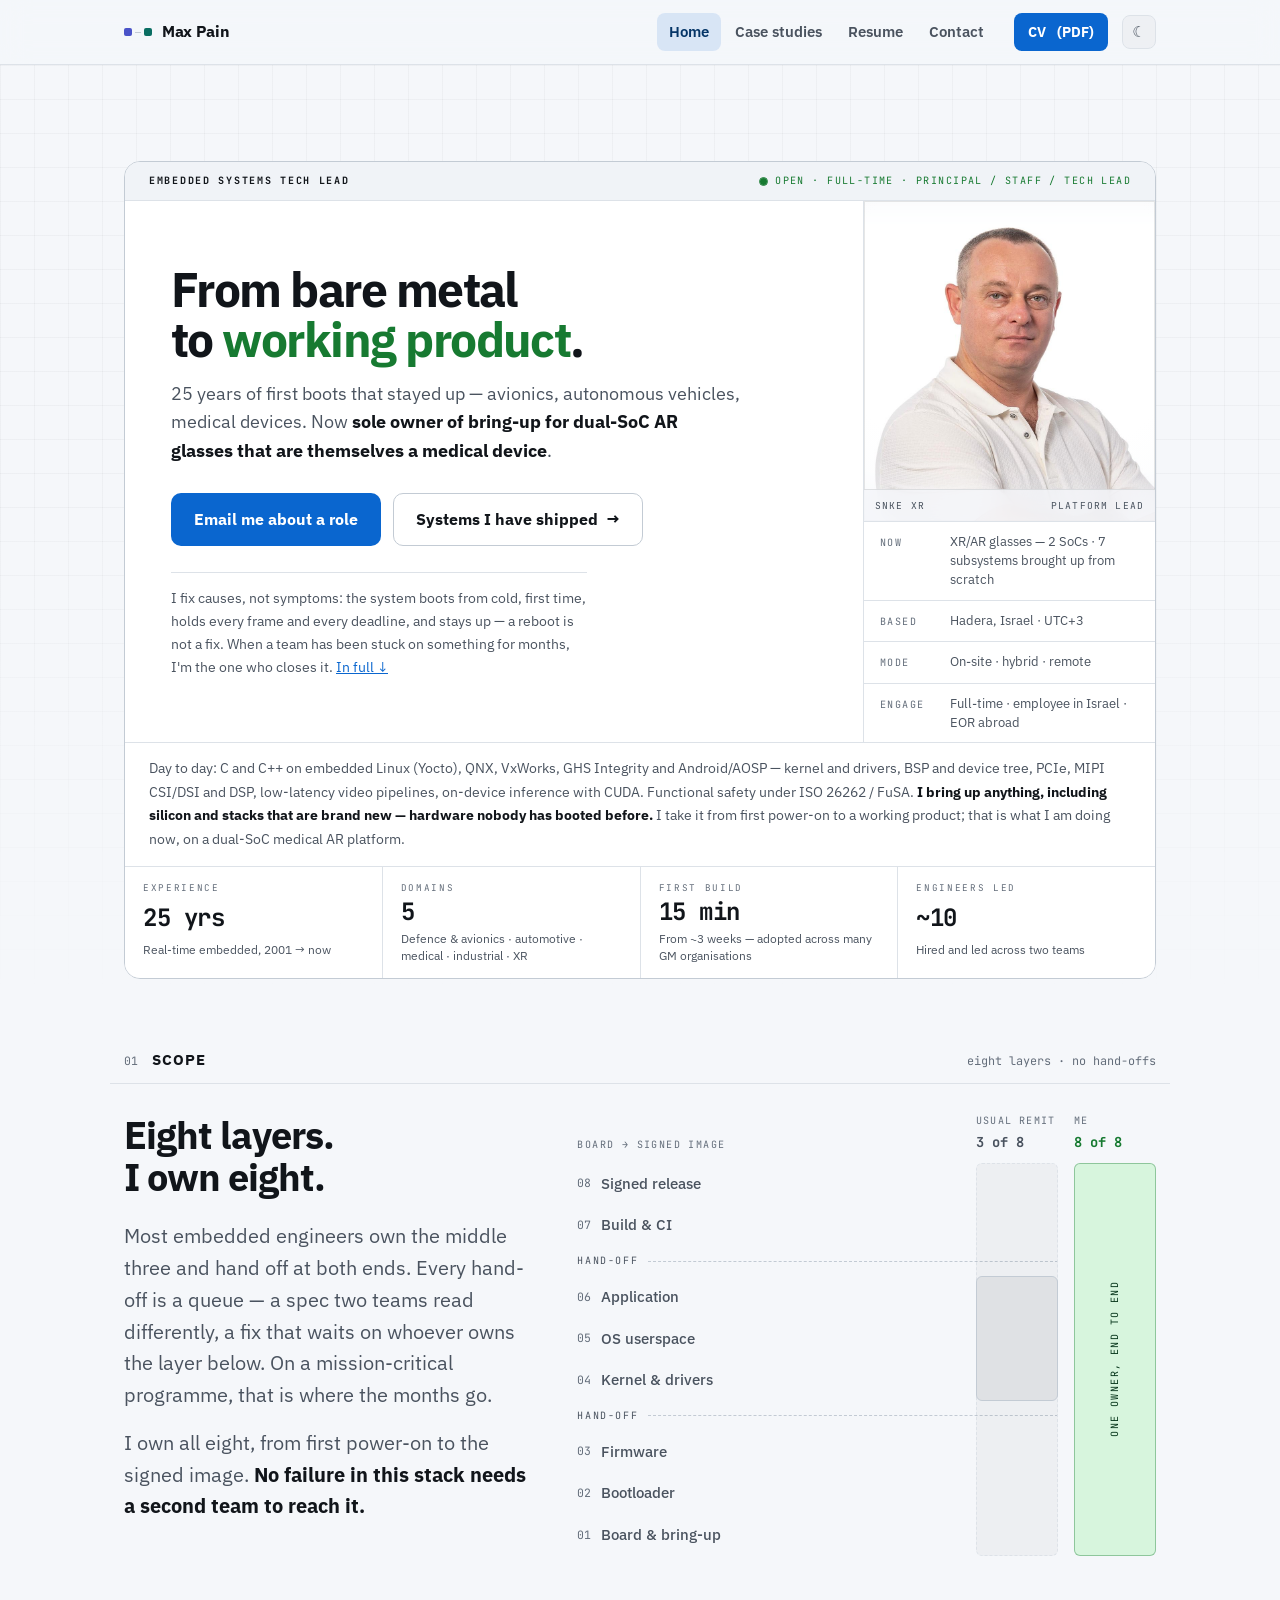
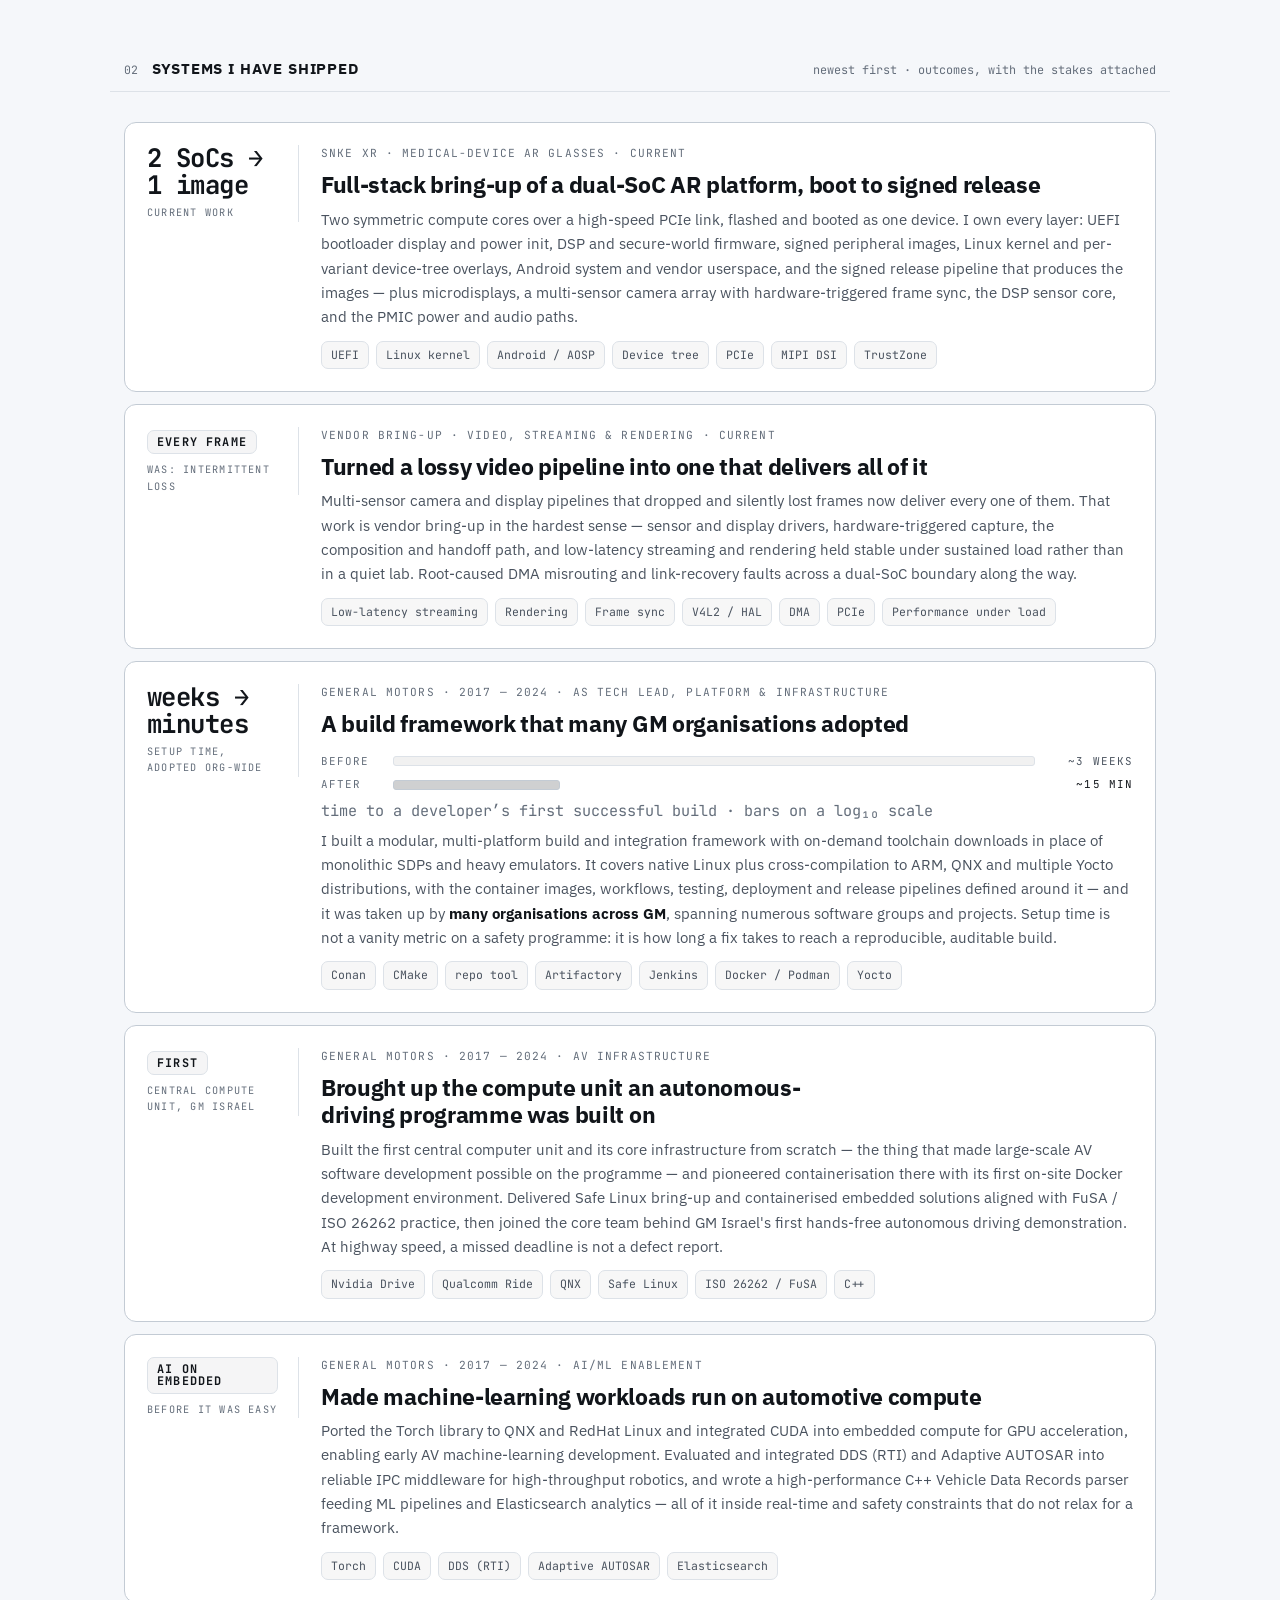
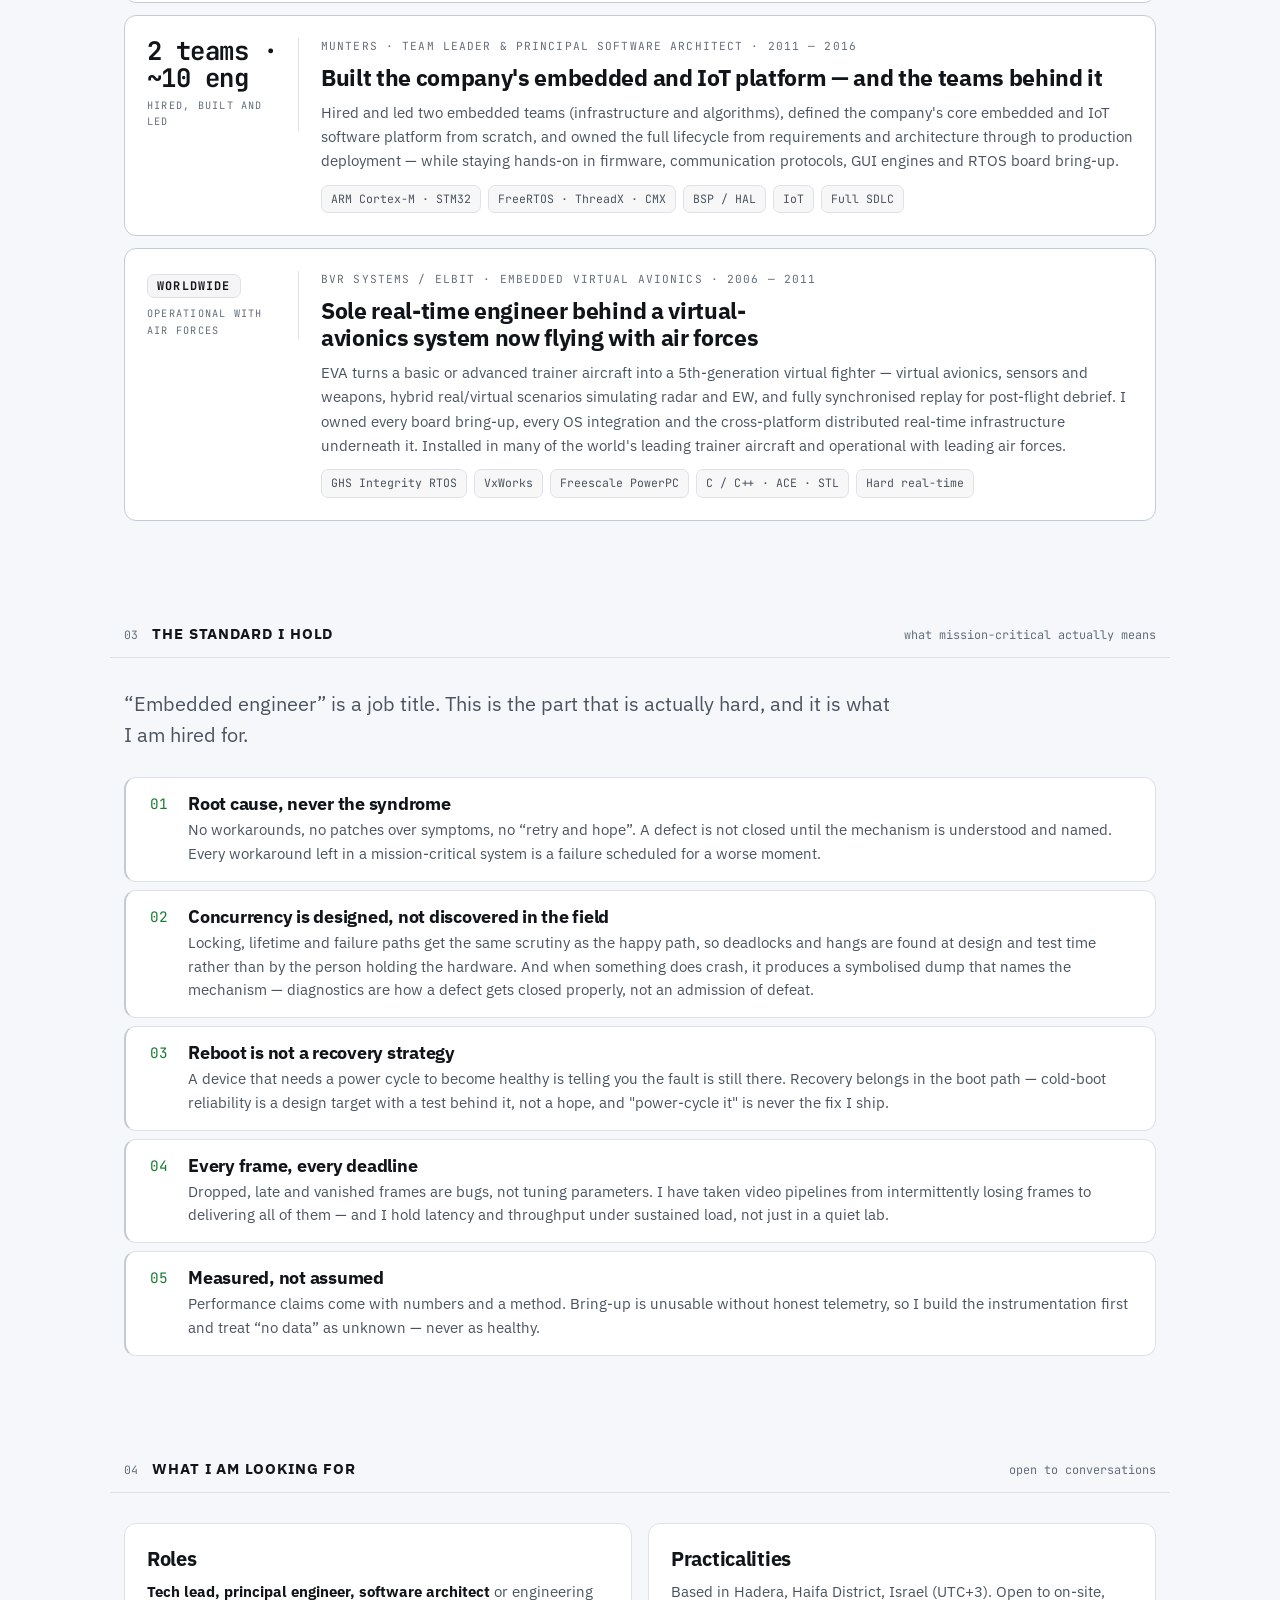
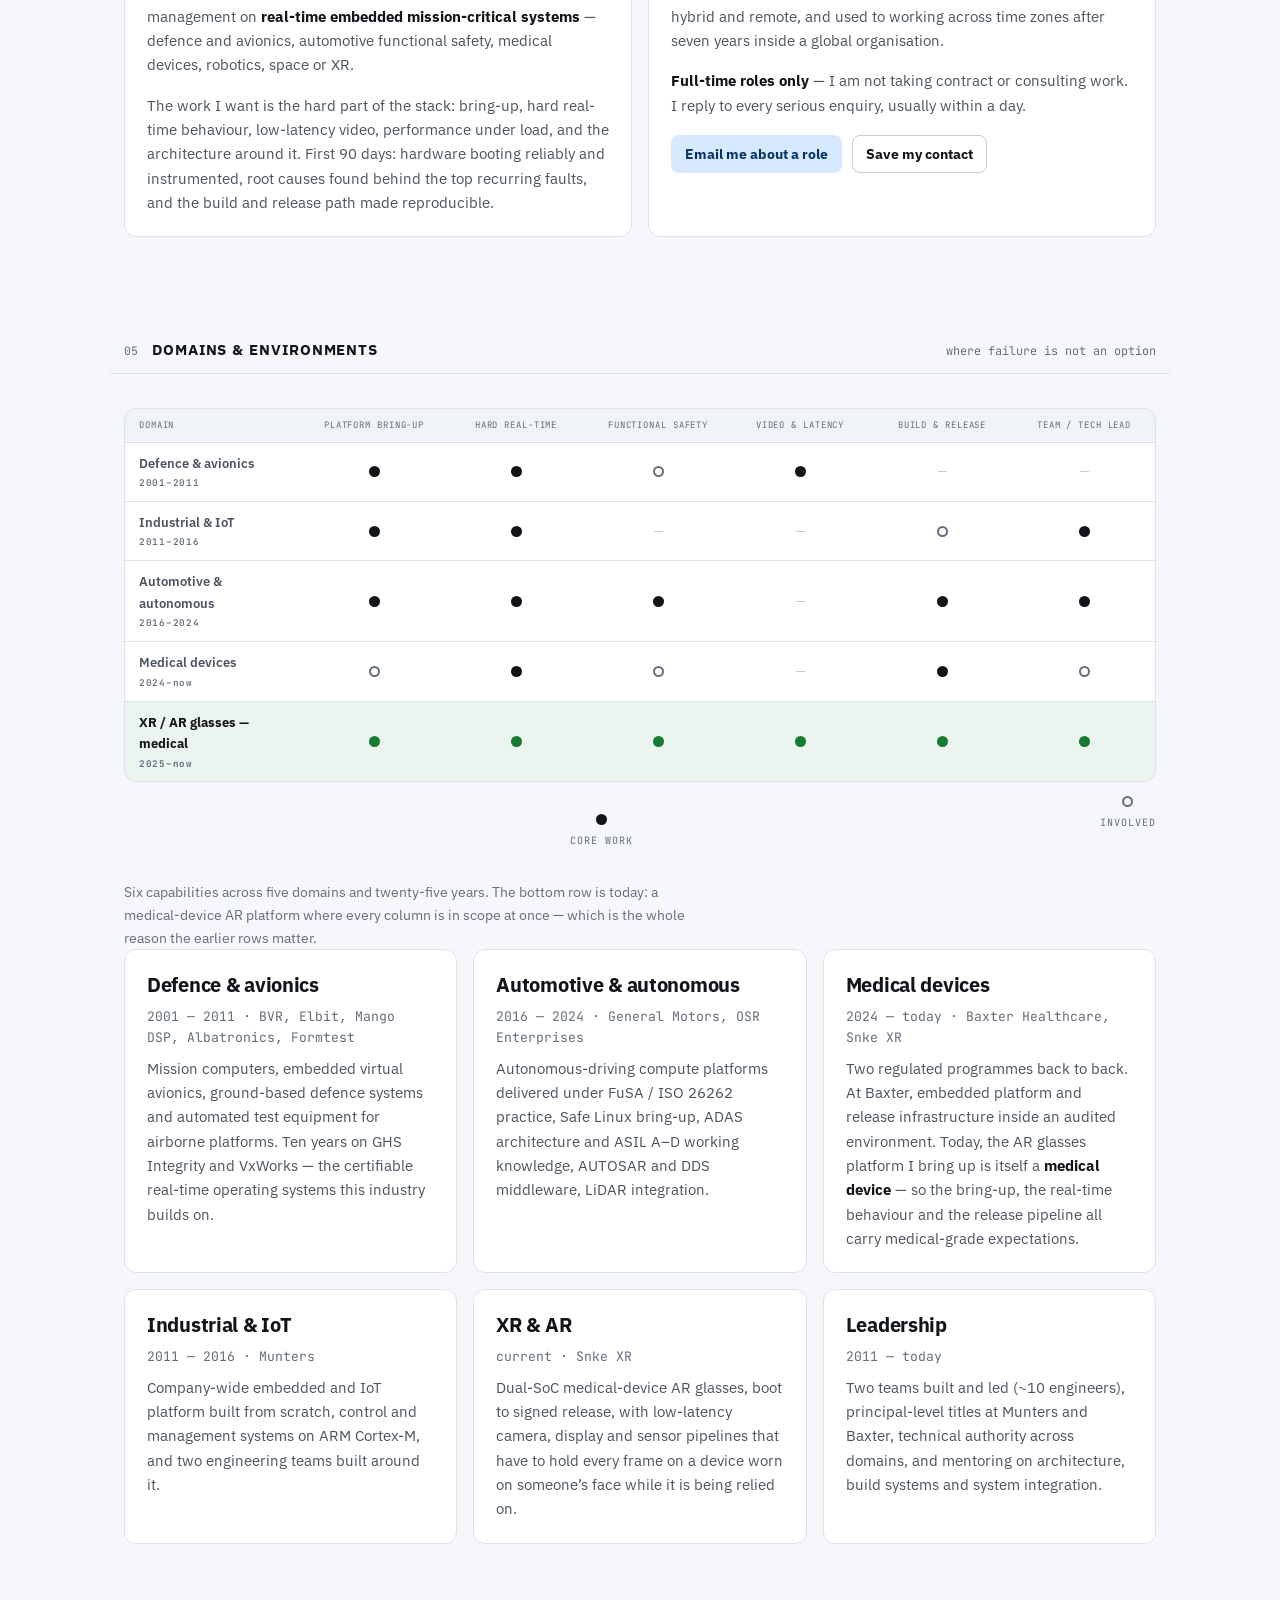
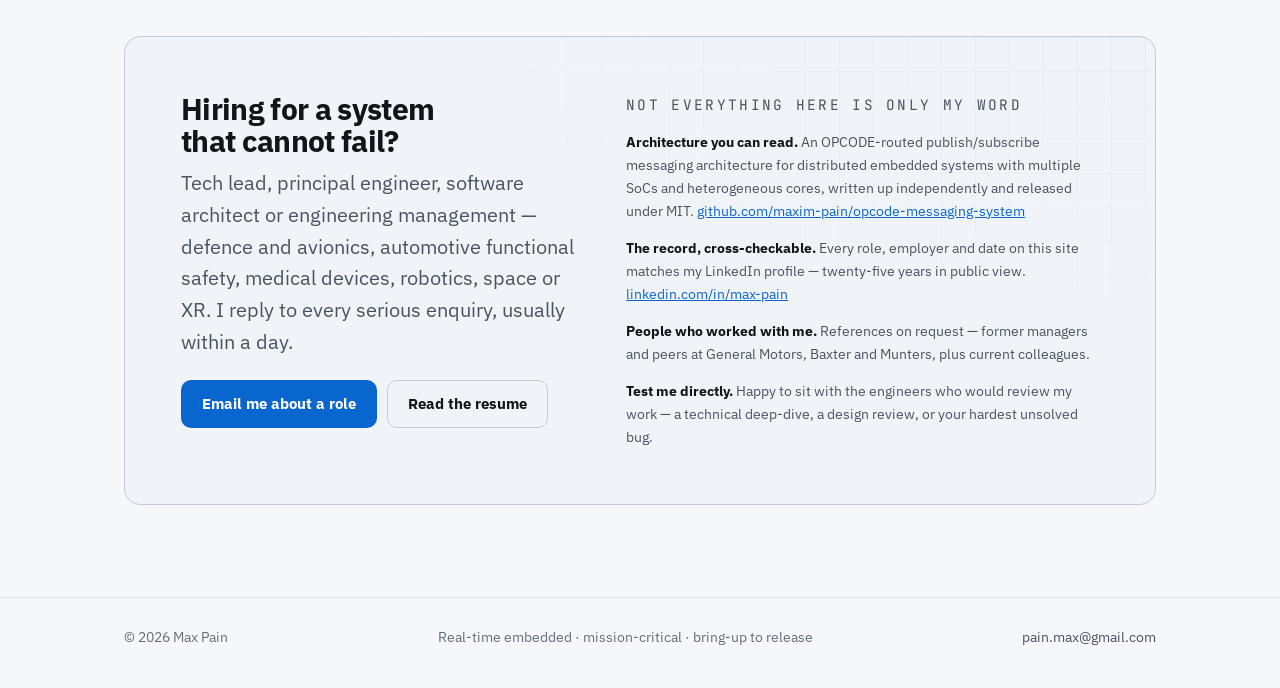
==== commit c482b211: "Coverage matrix, contention diagram, topology rebuild, review fixes 3" ====
--- a/index.html
+++ b/index.html
@@ -25,7 +25,7 @@
 <link rel="preconnect" href="https://fonts.googleapis.com">
 <link rel="preconnect" href="https://fonts.gstatic.com" crossorigin>
 <link href="https://fonts.googleapis.com/css2?family=IBM+Plex+Sans:wght@400;500;600;700&family=JetBrains+Mono:wght@400;500;700&display=swap" rel="stylesheet">
-<link rel="stylesheet" href="assets/style.css">
+<link rel="stylesheet" href="assets/style.css?v=20260809201858">
 <script>/* Set the theme before first paint so there is no flash. */
 (function(){var r=document.documentElement;r.className+=" js";try{var t=localStorage.getItem("theme");if(t==="light"||t==="dark")r.dataset.theme=t;}catch(e){}})();</script>
 <script type="application/ld+json">
@@ -670,68 +670,44 @@
 </section>
 
 
-<!-- ═══════════════════════ PROOF ═══════════════════════ -->
-<section class="tight-top">
-  <div class="wrap">
-    <div class="section-head reveal">
-      <span class="idx">06</span>
-      <h2>Check it yourself</h2>
-      <span class="note">not everything here is only my word</span>
-    </div>
-
-    <div class="grid g3">
-      <div class="card reveal">
-        <h3>Architecture you can read</h3>
-        <p>
-          An OPCODE-routed publish/subscribe messaging architecture for distributed embedded
-          systems with multiple SoCs and heterogeneous cores — the design problem behind most of
-          my inter-core work, written up independently and released under MIT.
-        </p>
-        <p style="margin-top:10px">
-          <a href="https://github.com/maxim-pain/opcode-messaging-system" rel="noopener">
-            github.com/maxim-pain/opcode-messaging-system →</a>
-        </p>
-        <p class="muted" style="font-size:.8rem;margin-top:6px">
-          Seven design documents. Specification and architecture, not a shipped library.
-        </p>
-      </div>
-
-      <div class="card reveal" data-delay="80">
-        <h3>Products that are public record</h3>
-        <p>
-          The avionics training system I was the sole real-time engineer behind is a named,
-          publicly documented product, and the air forces operating it are public. The autonomous
-          driving programme, the medical-device manufacturer and the industrial platform are all
-          identifiable companies — none of this rests on an anonymous claim.
-        </p>
-      </div>
-
-      <div class="card reveal" data-delay="160">
-        <h3>People who worked with me</h3>
-        <p>
-          References available on request — former managers and peers at General Motors, Baxter
-          and Munters, plus current colleagues. Happy to arrange a technical deep-dive with
-          whoever would be reviewing my work.
-        </p>
-      </div>
-    </div>
-  </div>
-</section>
-
-
 <!-- ═══════════════════════ CTA ═══════════════════════ -->
 <section class="tight-top">
   <div class="wrap">
     <div class="cta reveal">
-      <h2>Hiring for a system that cannot fail?</h2>
-      <p class="lead">
-        Twenty-five years of it, chronologically, with the technology behind every role — or skip
-        the reading and email me directly.
-      </p>
-      <div class="btn-row">
-        <a class="btn btn-primary" href="mailto:pain.max@gmail.com?subject=Role%20enquiry%20%E2%80%94%20mission-critical%20embedded&amp;body=Role%3A%0ACompany%3A%0ALocation%20%2F%20remote%3A%0ASeniority%3A%0ADomain%3A%0AJD%20link%3A%0A%0A">Email me about a role</a>
-        <a class="btn btn-tonal" href="assets/Max-Pain-Resume.pdf" download>Download CV (PDF)</a>
-        <a class="btn btn-ghost" href="resume.html">Read the resume</a>
+      <div>
+        <h2>Hiring for a system that cannot fail?</h2>
+        <p class="lead">
+          Tech lead, principal engineer, software architect or engineering management — defence
+          and avionics, automotive functional safety, medical devices, robotics, space or XR.
+          I reply to every serious enquiry, usually within a day.
+        </p>
+        <div class="btn-row">
+          <a class="btn btn-primary" href="mailto:pain.max@gmail.com?subject=Role%20enquiry%20%E2%80%94%20principal%20embedded">Email me about a role</a>
+          <a class="btn btn-ghost" href="resume.html">Read the resume</a>
+        </div>
+      </div>
+
+      <div class="cta-proof">
+        <p class="cta-proof-key">Not everything here is only my word</p>
+        <p>
+          <strong>Architecture you can read.</strong> An OPCODE-routed publish/subscribe messaging
+          architecture for distributed embedded systems with multiple SoCs and heterogeneous
+          cores, written up independently and released under MIT.
+          <a href="https://github.com/maxim-pain/opcode-messaging-system" rel="noopener">github.com/maxim-pain/opcode-messaging-system</a>
+        </p>
+        <p>
+          <strong>The record, cross-checkable.</strong> Every role, employer and date on this site
+          matches my LinkedIn profile — twenty-five years in public view.
+          <a href="https://www.linkedin.com/in/max-pain/" rel="me noopener">linkedin.com/in/max-pain</a>
+        </p>
+        <p>
+          <strong>People who worked with me.</strong> References on request — former managers and
+          peers at General Motors, Baxter and Munters, plus current colleagues.
+        </p>
+        <p>
+          <strong>Test me directly.</strong> Happy to sit with the engineers who would review my
+          work — a technical deep-dive, a design review, or your hardest unsolved bug.
+        </p>
       </div>
     </div>
   </div>
@@ -747,6 +723,6 @@
   </div>
 </footer>
 
-<script src="assets/main.js"></script>
+<script src="assets/main.js?v=20260809201858"></script>
 </body>
 </html>
--- a/assets/style.css
+++ b/assets/style.css
@@ -1314,8 +1314,8 @@
 
 .cta {
   position: relative; overflow: hidden;
-  display: grid; grid-template-columns: minmax(0, 1fr) auto;
-  gap: clamp(20px, 4vw, 48px); align-items: center; text-align: left;
+  display: grid; grid-template-columns: minmax(0, 1fr) minmax(0, 1.2fr);
+  gap: clamp(24px, 4vw, 56px); align-items: start; text-align: left;
   padding: clamp(30px, 4.5vw, 56px);
   border: 1px solid var(--outline);
   border-radius: var(--r-lg);
@@ -1339,11 +1339,19 @@
 }
 .cta h2 { margin-bottom: 10px; }
 .cta .lead { margin: 0; max-width: 52ch; }
-.cta .btn-row { margin: 0; flex-direction: column; align-items: stretch; }
-.cta .btn { justify-content: center; }
+.cta .btn-row { margin-top: 22px; }
+
+/* compact evidence column: bold-lead paragraphs under a caps key */
+.cta-proof { display: grid; gap: 14px; align-content: start; }
+.cta-proof-key {
+  margin: 0; font-family: var(--mono); font-size: var(--fs-nano);
+  letter-spacing: 0.16em; text-transform: uppercase; color: var(--on-surface-tertiary);
+}
+.cta-proof p { margin: 0; font-size: 0.9rem; line-height: 1.6; color: var(--on-surface-secondary); }
+.cta-proof strong { color: var(--on-surface); }
+.cta-proof a { overflow-wrap: anywhere; }
 @media (max-width: 760px) {
   .cta { grid-template-columns: 1fr; }
-  .cta .btn-row { flex-direction: row; }
 }
 
 /* ── footer ───────────────────────────────────────────────────────────────── */
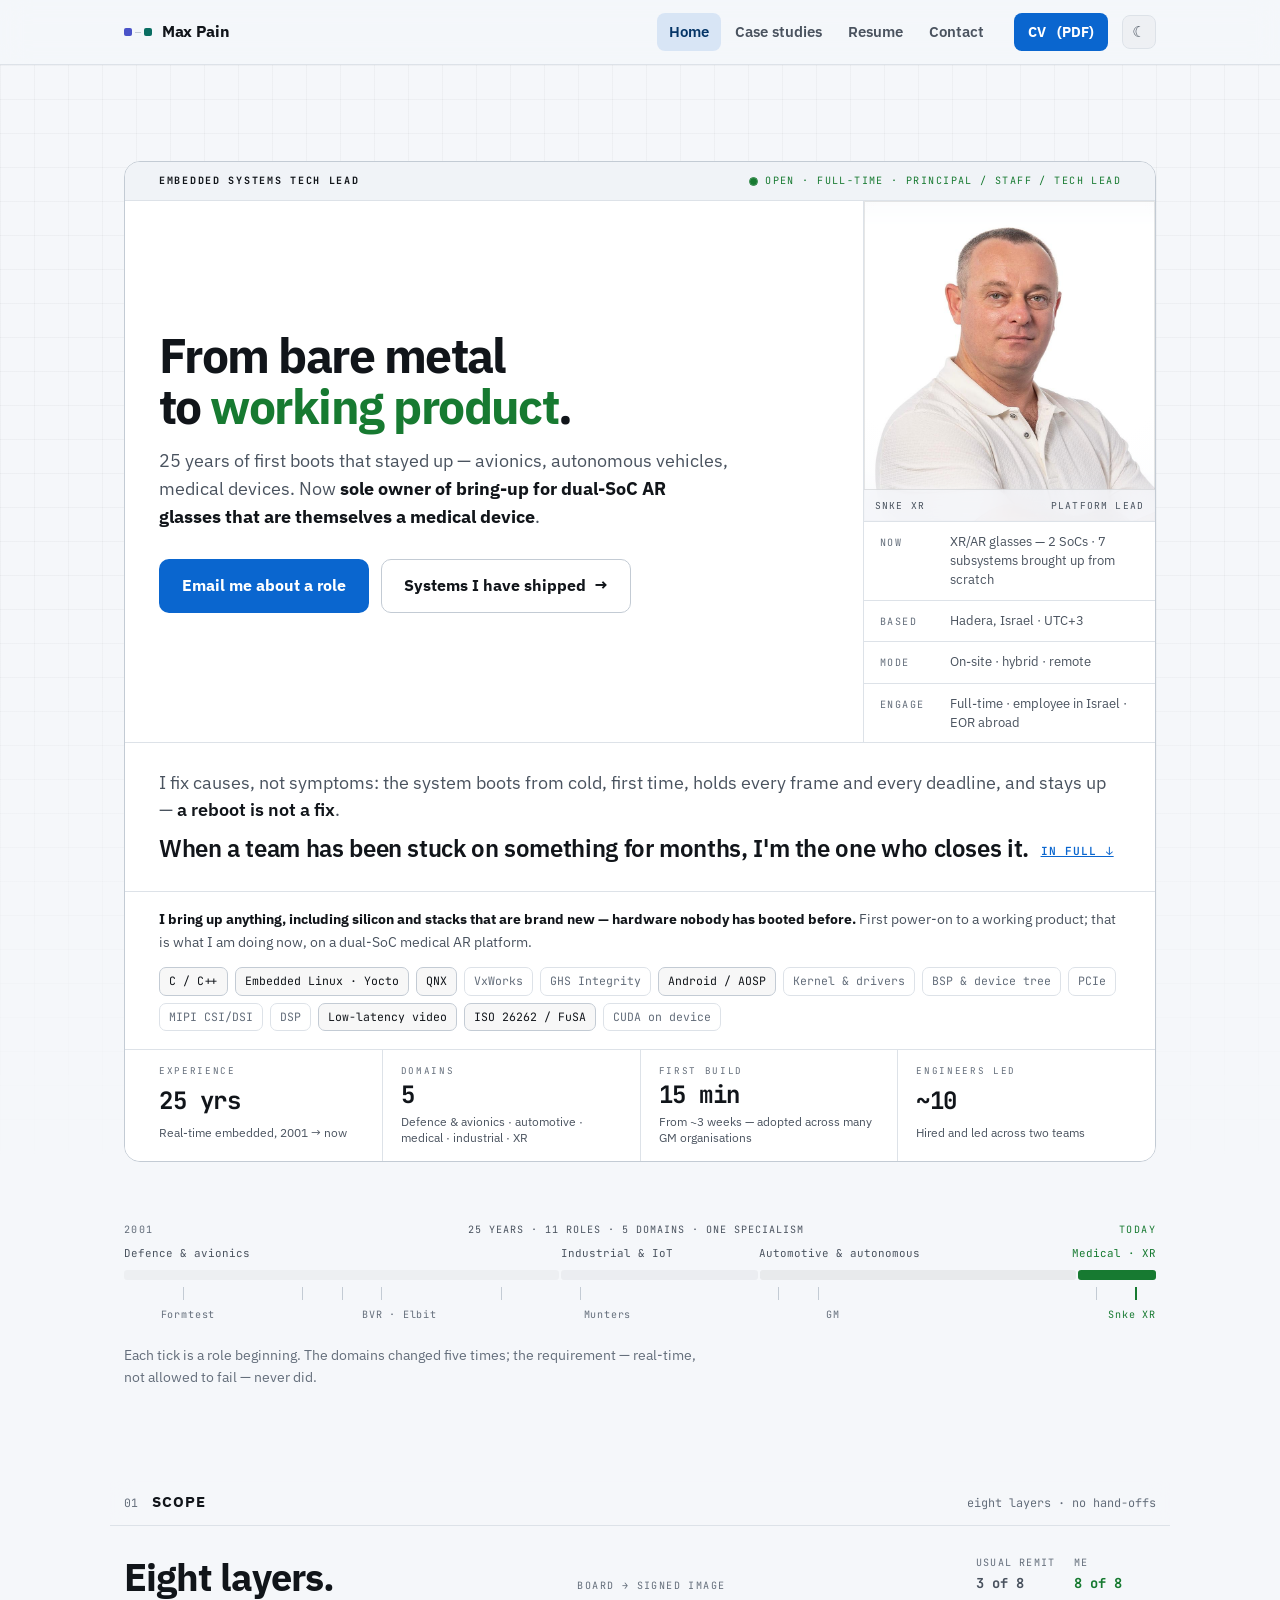
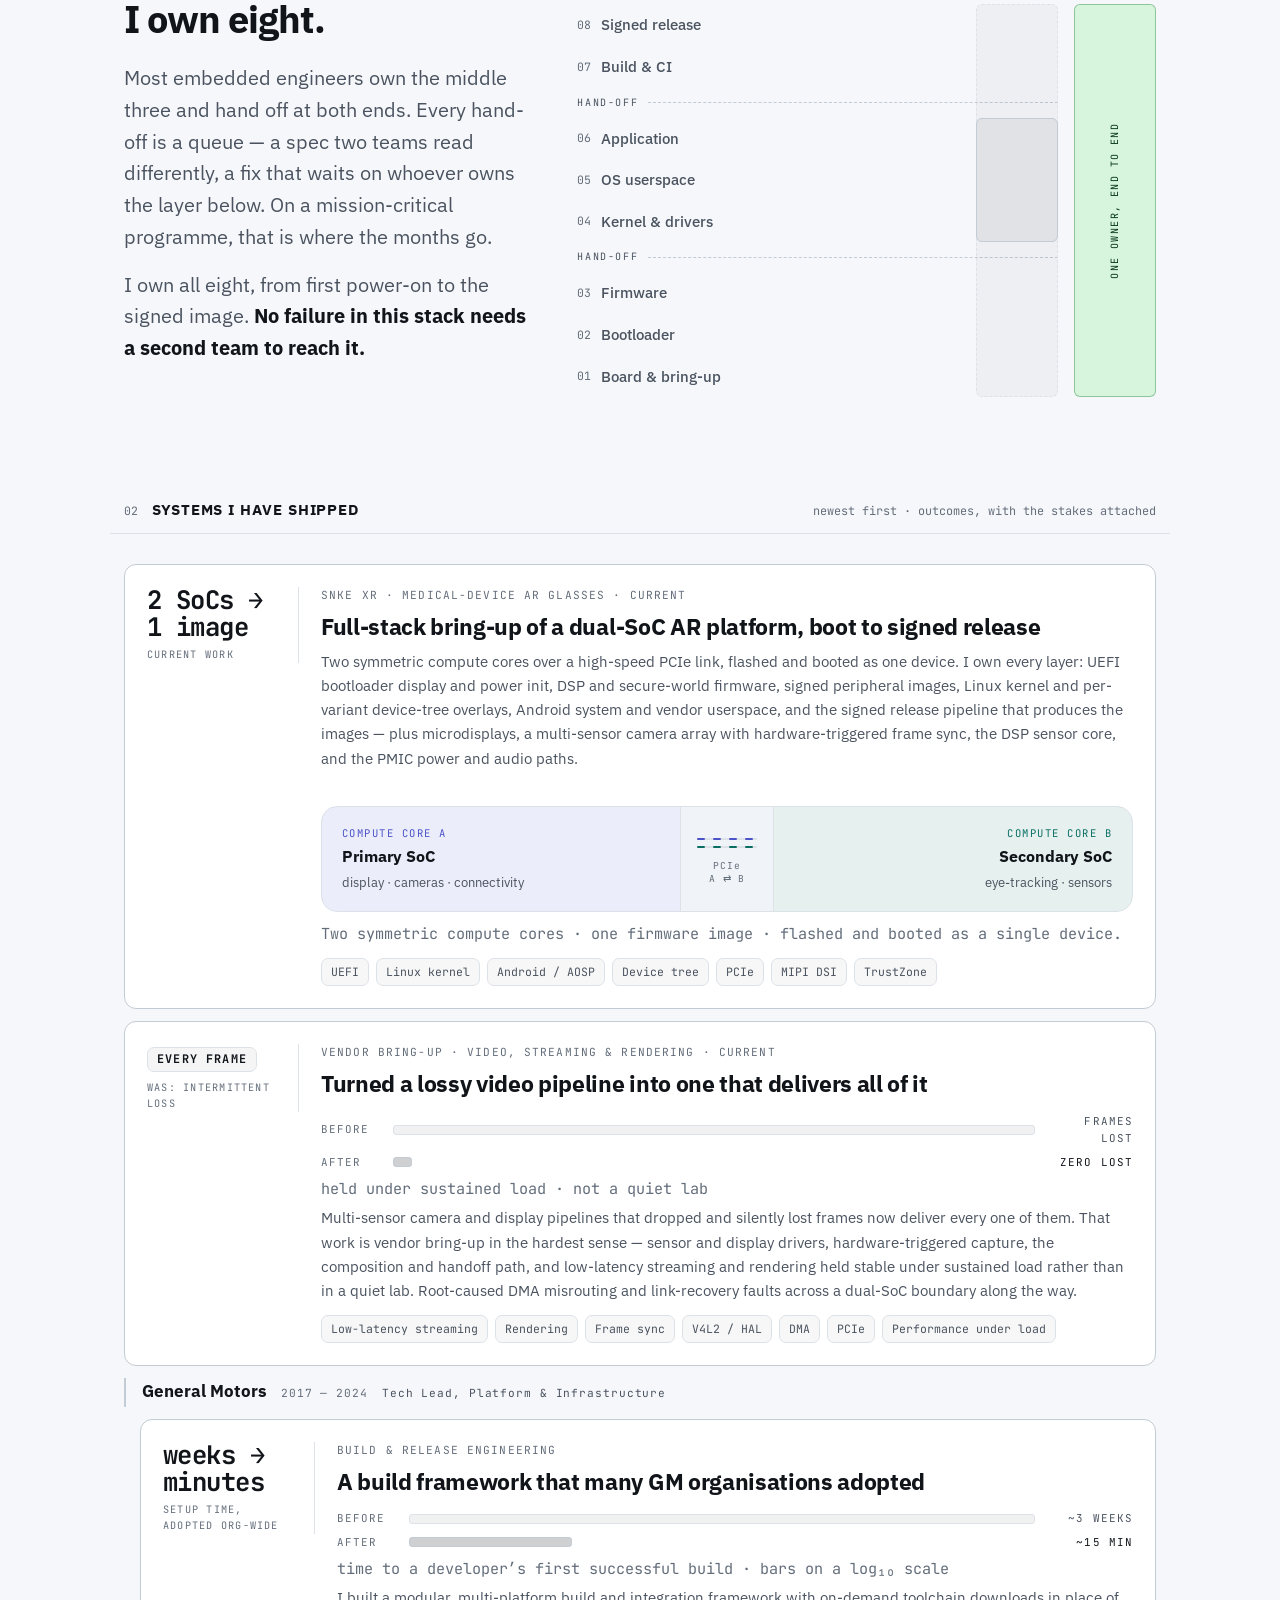
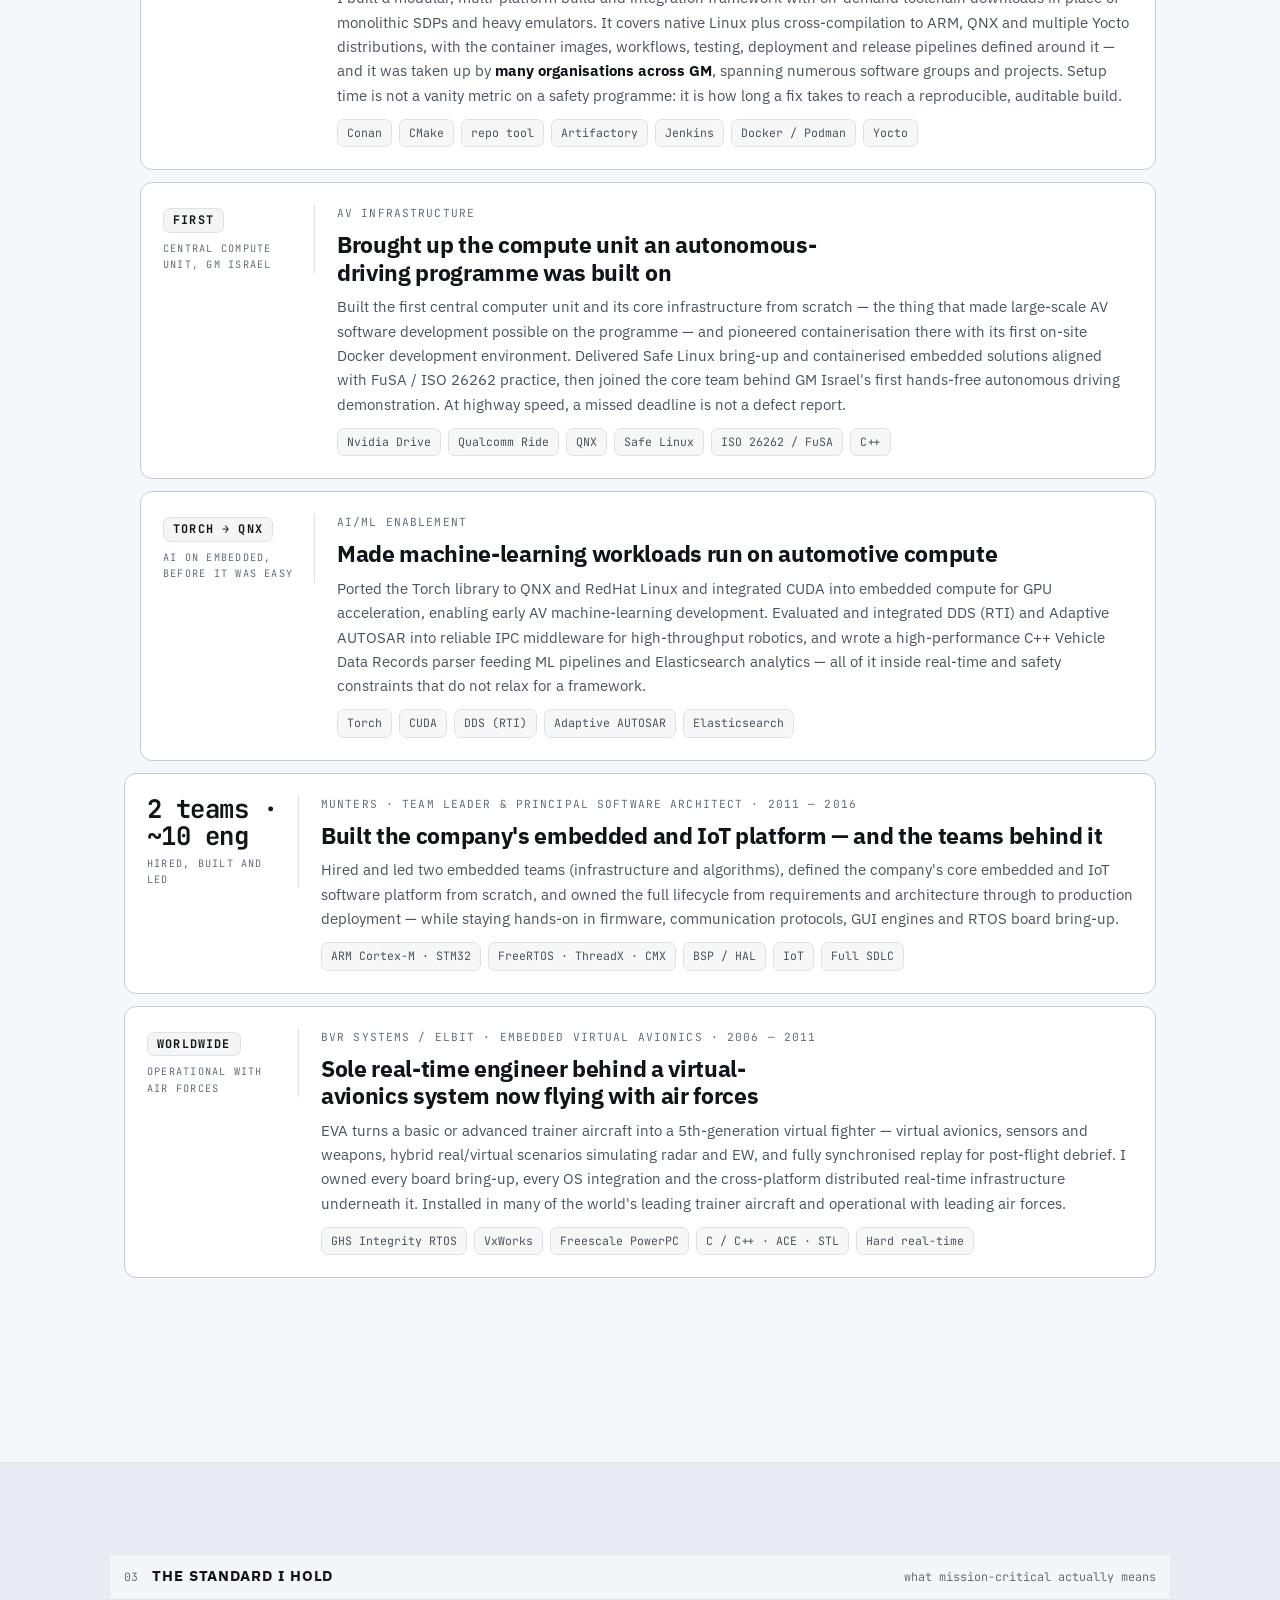
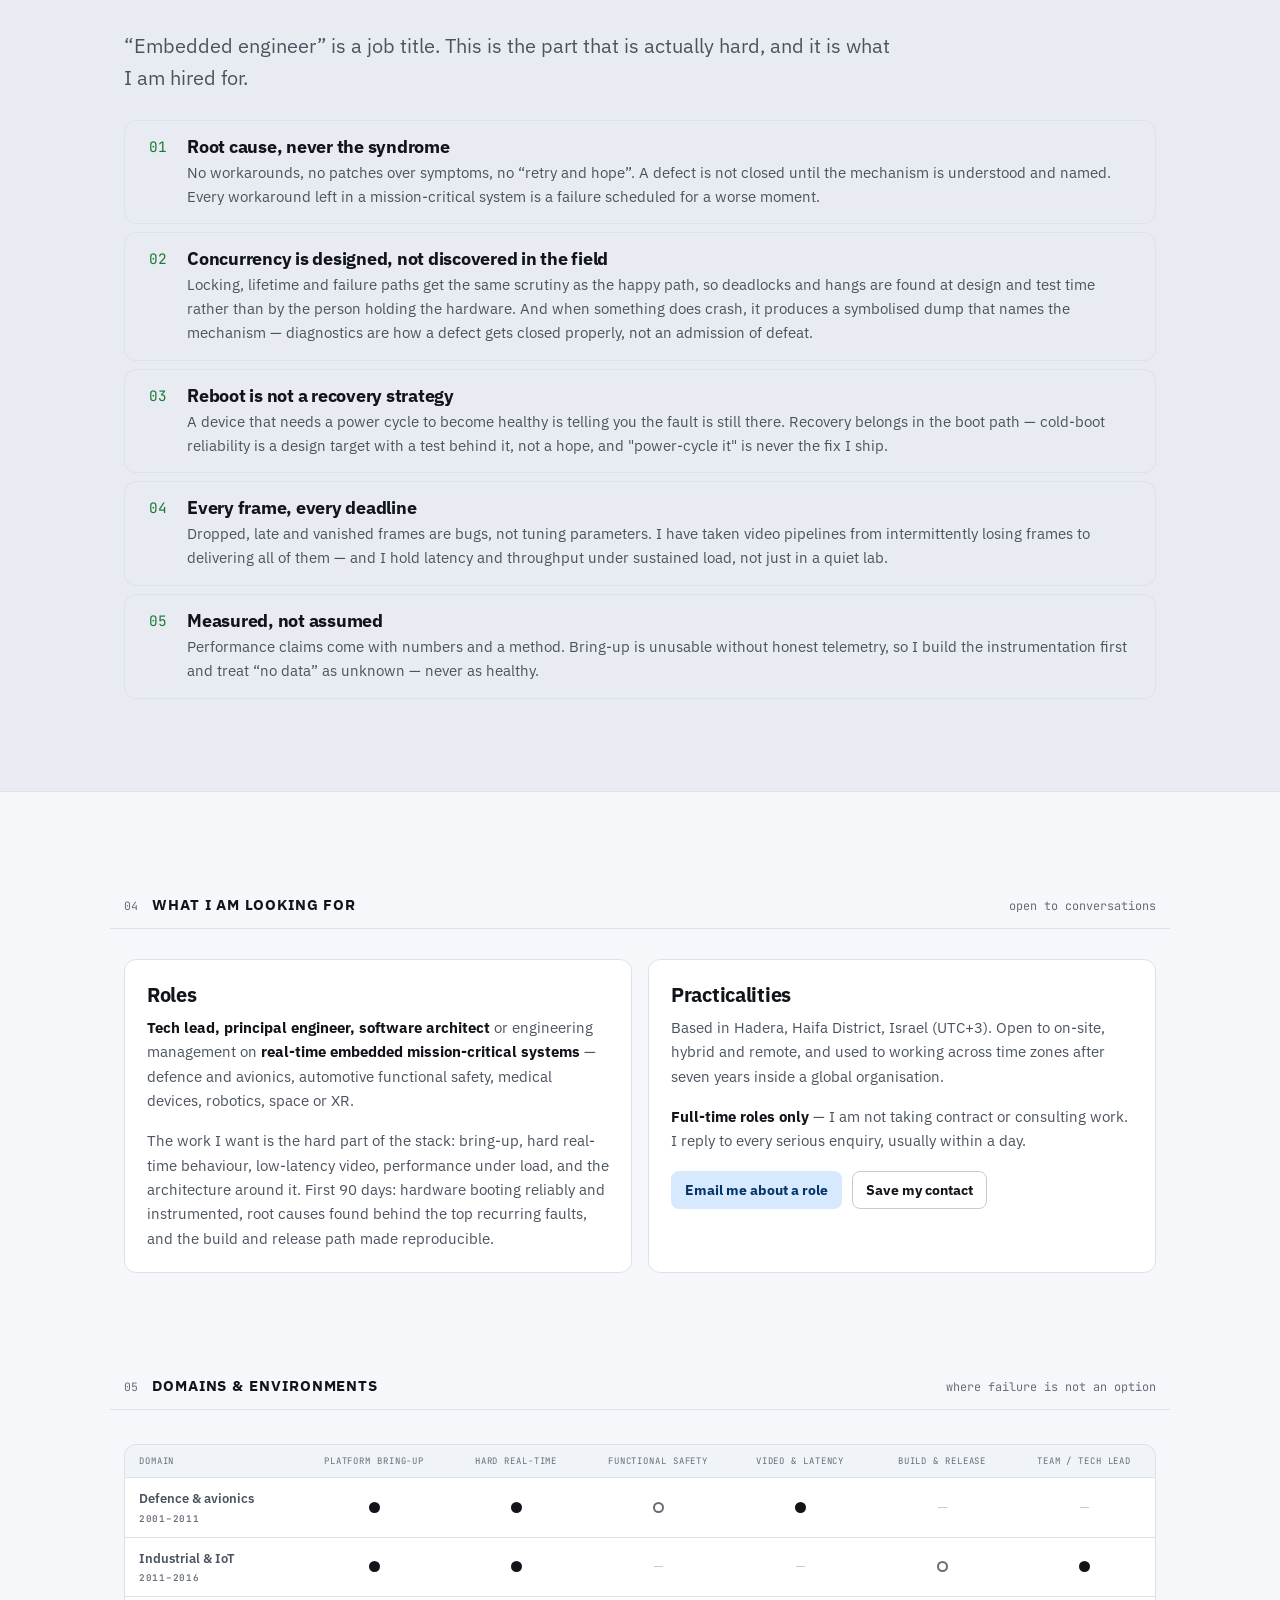
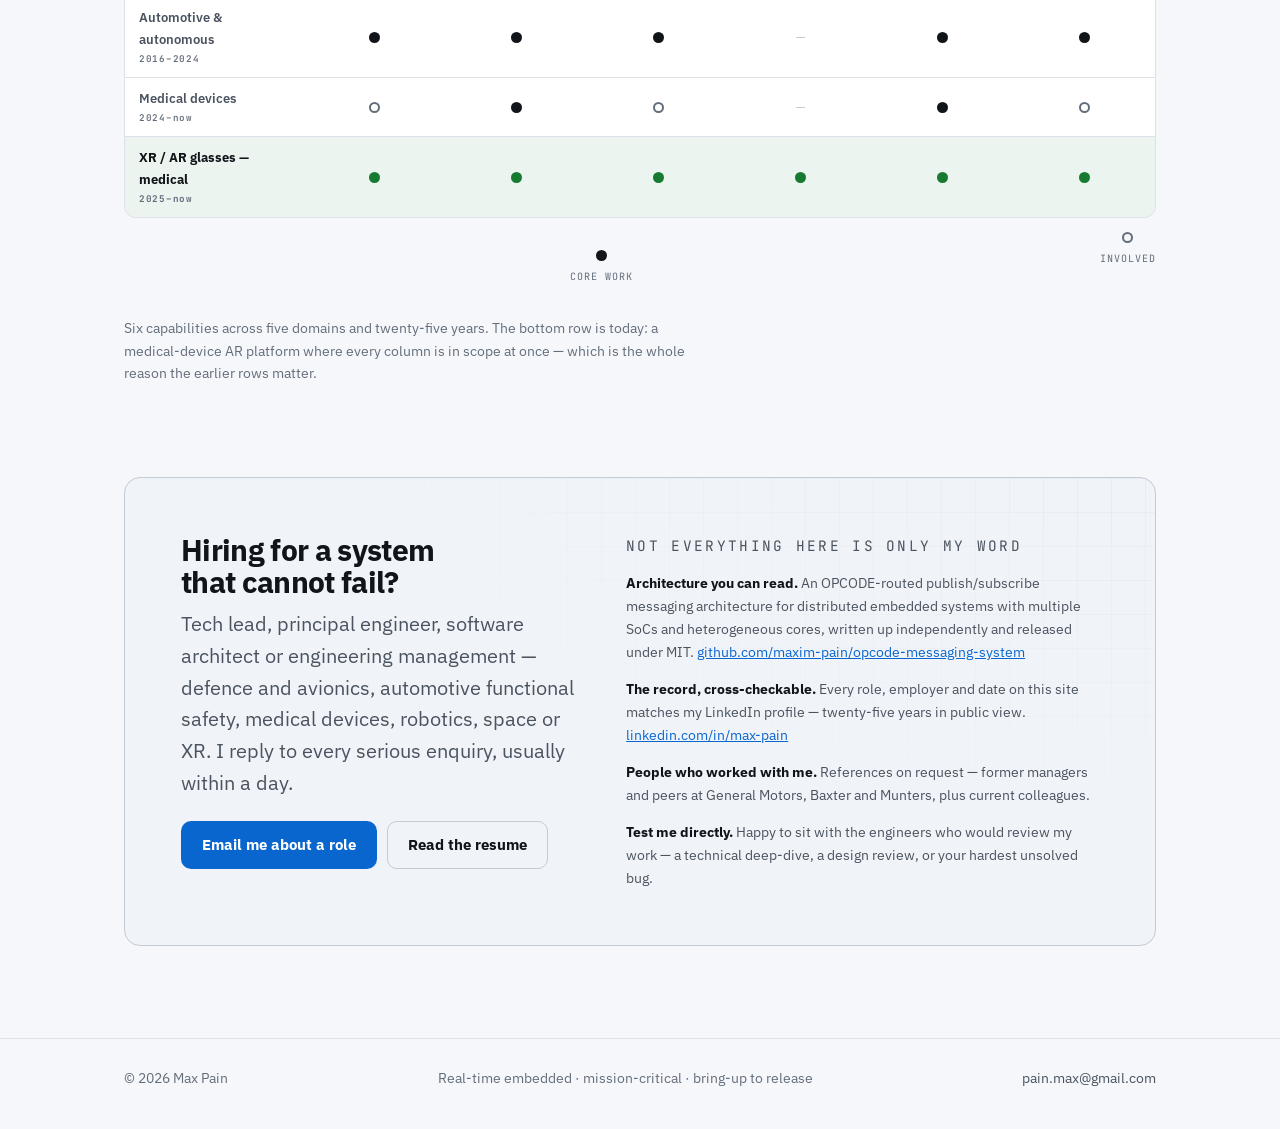
==== commit a7e3484c: "Site fixes: plate polish, spine strip, view-transition bug, consistent nav" ====
--- a/index.html
+++ b/index.html
@@ -8,7 +8,8 @@
 <title>Real-Time Embedded Systems Specialist — Mission-Critical Platforms, Tech Lead | Max Pain</title>
 <meta name="description" content="From bare metal to working product. Max Pain — Embedded Systems Tech Lead, principal engineer and architect for real-time, mission- and safety-critical platforms. 25 years across defence and avionics, automotive functional safety (ISO 26262 / FuSA), medical devices, industrial control and XR: multi-SoC and vendor bring-up, hard real-time performance, low-latency video and rendering, C/C++, Linux, QNX, RTOS. Root cause, never workarounds — concurrency designed up front, and never a reboot as a fix.">
 <meta name="author" content="Max Pain">
-<meta name="keywords" content="embedded systems, mission-critical, safety-critical, real-time, hard real-time, functional safety, ISO 26262, FuSA, tech lead, principal engineer, software architect, multi-SoC bring-up, board bring-up, BSP, device tree, Linux, Yocto, QNX, RTOS, Android AOSP, C++, PCIe, low-latency video, streaming, rendering, performance optimisation, software architecture, team leadership, CI/CD, release engineering, reproducible builds">
+<!-- keywords meta removed: unused by search engines since ~2009, and a 30-term
+     list is a keyword-stuffing signal. The page copy already carries the terms. -->
 <link rel="canonical" href="https://maxim-pain.github.io/">
 <meta property="og:site_name" content="Max Pain">
 <meta property="og:locale" content="en_US">
@@ -25,7 +26,7 @@
 <link rel="preconnect" href="https://fonts.googleapis.com">
 <link rel="preconnect" href="https://fonts.gstatic.com" crossorigin>
 <link href="https://fonts.googleapis.com/css2?family=IBM+Plex+Sans:wght@400;500;600;700&family=JetBrains+Mono:wght@400;500;700&display=swap" rel="stylesheet">
-<link rel="stylesheet" href="assets/style.css?v=20260809201858">
+<link rel="stylesheet" href="assets/style.css?v=20260810101348">
 <script>/* Set the theme before first paint so there is no flash. */
 (function(){var r=document.documentElement;r.className+=" js";try{var t=localStorage.getItem("theme");if(t==="light"||t==="dark")r.dataset.theme=t;}catch(e){}})();</script>
 <script type="application/ld+json">
@@ -65,7 +66,6 @@
       <a href="resume.html">Resume</a>
       <a href="contact.html">Contact</a>
     </nav>
-    <p class="nav-meta"><span class="open"><i aria-hidden="true"></i> Open · full-time · principal / staff / lead</span></p>
     <a class="btn btn-primary btn-sm btn-cta" href="assets/Max-Pain-Resume.pdf" download>CV&nbsp;<span>(PDF)</span></a>
     <button class="theme-btn" type="button" data-theme-toggle aria-label="Switch colour theme">
       <span aria-hidden="true" data-theme-icon>◐</span>
@@ -97,16 +97,10 @@
           </p>
 
           <div class="btn-row hero-cta">
-            <a class="btn btn-primary btn-lg" href="mailto:pain.max@gmail.com?subject=Role%20enquiry%20%E2%80%94%20principal%20embedded">Email me about a role</a>
+            <a class="btn btn-primary btn-lg" href="mailto:pain.max@gmail.com?subject=Role%20enquiry%20%E2%80%94%20real-time%20embedded%20mission-critical">Email me about a role</a>
             <a class="btn btn-ghost btn-lg" href="projects.html">Systems I have shipped <span aria-hidden="true">→</span></a>
           </div>
 
-          <p class="plate-creed">
-            I fix causes, not symptoms: the system boots from cold, first time, holds every
-            frame and every deadline, and stays up — a reboot is not a fix. When a team has
-            been stuck on something for months, I'm the one who closes it.
-            <a href="#standard">In full ↓</a>
-          </p>
 
         </div>
 
@@ -124,15 +118,39 @@
         </div>
       </div>
 
-
+      <!-- Promoted out of the left column: this is the strongest line in the hero
+           and it was set as a footnote in a 44ch measure with dead space beside it. -->
+      <blockquote class="plate-creed">
+        <p>
+          I fix causes, not symptoms: the system boots from cold, first time, holds every
+          frame and every deadline, and stays up — <em>a reboot is not a fix</em>.
+        </p>
+        <p class="creed-punch">
+          When a team has been stuck on something for months, I'm the one who closes it.
+          <a href="#standard">In full ↓</a>
+        </p>
+      </blockquote>
+
+
+      <div class="plate-reg">
       <p class="plate-stack">
-        Day to day: C and C++ on embedded Linux (Yocto), QNX, VxWorks, GHS Integrity and
-        Android/AOSP — kernel and drivers, BSP and device tree, PCIe, MIPI CSI/DSI and DSP,
-        low-latency video pipelines, on-device inference with CUDA. Functional safety under
-        ISO 26262 / FuSA. <strong>I bring up anything, including silicon and stacks that are
-        brand new — hardware nobody has booted before.</strong> I take it from first power-on
-        to a working product; that is what I am doing now, on a dual-SoC medical AR platform.
+        <strong>I bring up anything, including silicon and stacks that are brand new — hardware
+        nobody has booted before.</strong> First power-on to a working product; that is what I
+        am doing now, on a dual-SoC medical AR platform.
       </p>
+      <!-- The stack was a six-line prose wall. Same terms, same SEO surface, but as a
+           scannable register — the reader takes it in at a glance instead of reading it. -->
+      <div class="chips plate-chips">
+        <span class="chip is-lead">C / C++</span><span class="chip is-lead">Embedded Linux · Yocto</span>
+        <span class="chip is-lead">QNX</span><span class="chip">VxWorks</span>
+        <span class="chip">GHS Integrity</span><span class="chip is-lead">Android / AOSP</span>
+        <span class="chip">Kernel &amp; drivers</span><span class="chip">BSP &amp; device tree</span>
+        <span class="chip">PCIe</span><span class="chip">MIPI CSI/DSI</span>
+        <span class="chip">DSP</span><span class="chip is-lead">Low-latency video</span>
+        <span class="chip is-lead">ISO 26262 / FuSA</span>
+        <span class="chip">CUDA on device</span>
+      </div>
+      </div><!-- /.plate-reg -->
 
       <div class="plate-figs">
         <div class="fig">
@@ -159,6 +177,62 @@
 
 
     </div>
+  </div>
+</section>
+
+<!-- ═══════════════════════ CAREER SPINE ═══════════════════════ -->
+<!-- Twenty-five years had no picture anywhere on the page. One strip: domain bands
+     to scale, a tick per role start, the current end in --ok. -->
+<section class="tight-top">
+  <div class="wrap">
+    <figure class="spine reveal">
+      <div class="spine-top">
+        <span class="sp-y">2001</span>
+        <span class="sp-lede">25 years · 11 roles · 5 domains · one specialism</span>
+        <span class="sp-y is-now">today</span>
+      </div>
+
+      <div class="spine-doms" aria-hidden="true">
+        <span style="--c:1">Defence &amp; avionics</span>
+        <span style="--c:12">Industrial &amp; IoT</span>
+        <span style="--c:17">Automotive &amp; autonomous</span>
+        <span class="is-now is-end" style="--c:25">Medical · XR</span>
+      </div>
+
+      <div class="spine-bar" role="img"
+           aria-label="Career timeline, 2001 to today. Defence and avionics 2001 to 2011, industrial and IoT 2011 to 2016, automotive and autonomous 2016 to 2024, medical devices and XR 2024 to today.">
+        <span class="sp-band b1"></span>
+        <span class="sp-band b2"></span>
+        <span class="sp-band b3"></span>
+        <span class="sp-band b4 is-now"></span>
+      </div>
+
+      <div class="spine-ticks" aria-hidden="true">
+        <span class="sp-tick" style="--c:2"></span>
+        <span class="sp-tick" style="--c:5"></span>
+        <span class="sp-tick" style="--c:6"></span>
+        <span class="sp-tick" style="--c:7"></span>
+        <span class="sp-tick" style="--c:10"></span>
+        <span class="sp-tick" style="--c:12"></span>
+        <span class="sp-tick" style="--c:17"></span>
+        <span class="sp-tick" style="--c:18"></span>
+        <span class="sp-tick" style="--c:25"></span>
+        <span class="sp-tick is-now" style="--c:26"></span>
+      </div>
+
+      <div class="spine-foot" aria-hidden="true">
+        <span style="--c:2">Formtest</span>
+        <span style="--c:7">BVR · Elbit</span>
+        <span style="--c:12">Munters</span>
+        <span style="--c:18">GM</span>
+        <span class="is-end" style="--c:26">Snke XR</span>
+      </div>
+
+      <figcaption>
+        Each tick is a role beginning. The domains changed five times; the requirement — real-time,
+        not allowed to fail — never did.
+      </figcaption>
+    </figure>
   </div>
 </section>
 
@@ -245,6 +319,30 @@
             images — plus microdisplays, a multi-sensor camera array with hardware-triggered frame
             sync, the DSP sensor core, and the PMIC power and audio paths.
           </p>
+          <!-- The site's signature figure, and the current platform had no picture on
+               the front page. Core A left, core B right, live PCIe link between. -->
+          <div class="cores">
+            <div class="core core-a">
+              <span class="lbl">Compute core A</span>
+              <span class="val">Primary SoC</span>
+              <span class="sub">display · cameras · connectivity</span>
+            </div>
+            <div class="core-link" role="img"
+                 aria-label="High-speed PCIe link carrying traffic in both directions between core A and core B">
+              <svg class="lnk" viewBox="0 0 64 22" width="64" height="22" aria-hidden="true" focusable="false">
+                <g class="lnk-track"><line x1="3" y1="7" x2="61" y2="7"/><line x1="3" y1="15" x2="61" y2="15"/></g>
+                <line class="lnk-ab" x1="3" y1="7" x2="61" y2="7"/>
+                <line class="lnk-ba" x1="3" y1="15" x2="61" y2="15"/>
+              </svg>
+              <span class="txt">PCIe<br>A ⇄ B</span>
+            </div>
+            <div class="core core-b">
+              <span class="lbl">Compute core B</span>
+              <span class="val">Secondary SoC</span>
+              <span class="sub">eye-tracking · sensors</span>
+            </div>
+          </div>
+          <p class="cores-note">Two symmetric compute cores · one firmware image · flashed and booted as a single device.</p>
           <div class="chips">
             <span class="chip">UEFI</span><span class="chip">Linux kernel</span>
             <span class="chip">Android / AOSP</span><span class="chip">Device tree</span>
@@ -262,6 +360,15 @@
         <div>
           <p class="where">Vendor bring-up · video, streaming &amp; rendering · current</p>
           <h3>Turned a lossy video pipeline into one that delivers all of it</h3>
+          <div class="ratio" role="img" aria-label="Frame loss went from intermittent to none, held under sustained load.">
+            <div class="ratio-row">
+              <span class="k">before</span><i class="b" style="--w:100%"></i><span class="v">frames lost</span>
+            </div>
+            <div class="ratio-row is-after">
+              <span class="k">after</span><i class="b" style="--w:3%"></i><span class="v">zero lost</span>
+            </div>
+            <p class="ratio-note">held under sustained load · not a quiet lab</p>
+          </div>
           <p>
             Multi-sensor camera and display pipelines that dropped and silently lost frames now
             deliver every one of them. That work is vendor bring-up in the hardest sense —
@@ -279,13 +386,22 @@
         </div>
       </div>
 
-      <div class="ach reveal" data-delay="140">
+      <!-- Three consecutive GM entries repeated the same employer line and read as
+           three unrelated blocks. One employer, three outcomes. -->
+      <div class="emp reveal" data-delay="140">
+        <div class="emp-hd">
+          <span class="emp-org">General Motors</span>
+          <span class="emp-when">2017 — 2024</span>
+          <span class="emp-role">Tech Lead, Platform &amp; Infrastructure</span>
+        </div>
+
+      <div class="ach">
         <div class="metric">
           <span class="big">weeks → minutes</span>
           <span class="cap">setup time, adopted org-wide</span>
         </div>
         <div>
-          <p class="where">General Motors · 2017 — 2024 · as Tech Lead, Platform &amp; Infrastructure</p>
+          <p class="where">Build &amp; release engineering</p>
           <h3>A build framework that many GM organisations adopted</h3>
           <div class="ratio" role="img" aria-label="Time to a developer's first successful build fell from about three weeks to about fifteen minutes.">
             <div class="ratio-row">
@@ -314,13 +430,13 @@
         </div>
       </div>
 
-      <div class="ach reveal" data-delay="210">
+      <div class="ach">
         <div class="metric is-flag">
           <span class="big">first</span>
           <span class="cap">central compute unit, GM Israel</span>
         </div>
         <div>
-          <p class="where">General Motors · 2017 — 2024 · AV infrastructure</p>
+          <p class="where">AV infrastructure</p>
           <h3>Brought up the compute unit an autonomous-driving programme was built on</h3>
           <p>
             Built the first central computer unit and its core infrastructure from scratch — the
@@ -339,13 +455,13 @@
         </div>
       </div>
 
-      <div class="ach reveal" data-delay="280">
+      <div class="ach">
         <div class="metric is-flag">
-          <span class="big">AI on embedded</span>
-          <span class="cap">before it was easy</span>
-        </div>
-        <div>
-          <p class="where">General Motors · 2017 — 2024 · AI/ML enablement</p>
+          <span class="big">Torch → QNX</span>
+          <span class="cap">AI on embedded, before it was easy</span>
+        </div>
+        <div>
+          <p class="where">AI/ML enablement</p>
           <h3>Made machine-learning workloads run on automotive compute</h3>
           <p>
             Ported the Torch library to QNX and RedHat Linux and integrated CUDA into embedded
@@ -363,6 +479,8 @@
         </div>
       </div>
 
+      </div><!-- /.emp -->
+
       <div class="ach reveal" data-delay="350">
         <div class="metric">
           <span class="big">2 teams · ~10 eng</span>
@@ -414,7 +532,7 @@
 </section>
 
 <!-- ═══════════════════════ 03 · STANDARD ═══════════════════════ -->
-<section class="tight-top" id="standard">
+<section class="band" id="standard">
   <div class="wrap">
     <div class="section-head reveal">
       <span class="idx">03</span>
@@ -524,7 +642,7 @@
           I reply to every serious enquiry, usually within a day.
         </p>
         <div class="btn-row" style="margin-top:18px">
-          <a class="btn btn-tonal btn-sm" href="mailto:pain.max@gmail.com?subject=Role%20enquiry%20%E2%80%94%20mission-critical%20embedded&amp;body=Role%3A%0ACompany%3A%0ALocation%20%2F%20remote%3A%0ASeniority%3A%0ADomain%3A%0AJD%20link%3A%0A%0A">Email me about a role</a>
+          <a class="btn btn-tonal btn-sm" href="mailto:pain.max@gmail.com?subject=Role%20enquiry%20%E2%80%94%20real-time%20embedded%20mission-critical">Email me about a role</a>
           <a class="btn btn-ghost btn-sm" href="assets/max-pain.vcf" download>Save my contact</a>
         </div>
       </div>
@@ -610,62 +728,6 @@
       </figcaption>
     </figure>
 
-    <div class="grid g3">
-      <div class="card reveal">
-        <h3>Defence &amp; avionics</h3>
-        <p class="muted" style="font-size:.82rem;margin:0 0 8px;font-family:var(--mono)">2001 — 2011 · BVR, Elbit, Mango DSP, Albatronics, Formtest</p>
-        <p>
-          Mission computers, embedded virtual avionics, ground-based defence systems and automated
-          test equipment for airborne platforms. Ten years on GHS Integrity and VxWorks — the
-          certifiable real-time operating systems this industry builds on.
-        </p>
-      </div>
-      <div class="card reveal" data-delay="70">
-        <h3>Automotive &amp; autonomous</h3>
-        <p class="muted" style="font-size:.82rem;margin:0 0 8px;font-family:var(--mono)">2016 — 2024 · General Motors, OSR Enterprises</p>
-        <p>
-          Autonomous-driving compute platforms delivered under FuSA / ISO 26262 practice, Safe
-          Linux bring-up, ADAS architecture and ASIL A–D working knowledge, AUTOSAR and DDS
-          middleware, LiDAR integration.
-        </p>
-      </div>
-      <div class="card reveal" data-delay="140">
-        <h3>Medical devices</h3>
-        <p class="muted" style="font-size:.82rem;margin:0 0 8px;font-family:var(--mono)">2024 — today · Baxter Healthcare, Snke XR</p>
-        <p>
-          Two regulated programmes back to back. At Baxter, embedded platform and release
-          infrastructure inside an audited environment. Today, the AR glasses platform I bring up is
-          itself a <strong>medical device</strong> — so the bring-up, the real-time behaviour and the
-          release pipeline all carry medical-grade expectations.
-        </p>
-      </div>
-      <div class="card reveal">
-        <h3>Industrial &amp; IoT</h3>
-        <p class="muted" style="font-size:.82rem;margin:0 0 8px;font-family:var(--mono)">2011 — 2016 · Munters</p>
-        <p>
-          Company-wide embedded and IoT platform built from scratch, control and management systems
-          on ARM Cortex-M, and two engineering teams built around it.
-        </p>
-      </div>
-      <div class="card reveal" data-delay="70">
-        <h3>XR &amp; AR</h3>
-        <p class="muted" style="font-size:.82rem;margin:0 0 8px;font-family:var(--mono)">current · Snke XR</p>
-        <p>
-          Dual-SoC medical-device AR glasses, boot to signed release, with low-latency camera,
-          display and sensor pipelines that have to hold every frame on a device worn on someone’s
-          face while it is being relied on.
-        </p>
-      </div>
-      <div class="card reveal" data-delay="140">
-        <h3>Leadership</h3>
-        <p class="muted" style="font-size:.82rem;margin:0 0 8px;font-family:var(--mono)">2011 — today</p>
-        <p>
-          Two teams built and led (~10 engineers), principal-level titles at Munters and Baxter,
-          technical authority across domains, and mentoring on architecture, build systems and
-          system integration.
-        </p>
-      </div>
-    </div>
   </div>
 </section>
 
@@ -682,7 +744,7 @@
           I reply to every serious enquiry, usually within a day.
         </p>
         <div class="btn-row">
-          <a class="btn btn-primary" href="mailto:pain.max@gmail.com?subject=Role%20enquiry%20%E2%80%94%20principal%20embedded">Email me about a role</a>
+          <a class="btn btn-primary" href="mailto:pain.max@gmail.com?subject=Role%20enquiry%20%E2%80%94%20real-time%20embedded%20mission-critical">Email me about a role</a>
           <a class="btn btn-ghost" href="resume.html">Read the resume</a>
         </div>
       </div>
@@ -723,6 +785,6 @@
   </div>
 </footer>
 
-<script src="assets/main.js?v=20260809201858"></script>
+<script src="assets/main.js?v=20260810101348"></script>
 </body>
 </html>
--- a/assets/style.css
+++ b/assets/style.css
@@ -594,21 +594,6 @@
 .ways .dur { font-family: var(--mono); font-size: 0.78rem; color: var(--on-surface-tertiary); }
 
 /* Availability + location, always visible in the nav. */
-/* Availability in the nav, but only where there is genuinely room for it —
-   below this width it crowds the links and wraps to two lines. */
-.nav-meta {
-  display: none; margin-left: auto; align-items: center; gap: 16px;
-  font-family: var(--mono); font-size: var(--fs-nano);
-  letter-spacing: 0.1em; text-transform: uppercase; color: var(--on-surface-tertiary);
-  white-space: nowrap;
-}
-.nav-meta .open { color: var(--ok); display: inline-flex; align-items: center; gap: 7px; }
-.nav-meta .open i { width: 6px; height: 6px; border-radius: 50%; background: var(--ok); display: block; flex: none; }
-@media (min-width: 1240px) { .nav-meta { display: flex; } }
-/* The home hero's title bar carries the same live status — don't say it twice
-   150px apart. :has() is progressive: unsupported browsers just show both. */
-body:has(.hero-v3) .nav-meta { display: none; }
-@media print { .nav-meta { display: none !important; } }
 
 /* ── hero v3: one instrument plate ───────────────────────────────────────────
    Every hero so far was stacked loose blocks; every element the owner has
@@ -669,12 +654,8 @@
 .hero-v3 .hero-cta { margin-top: 28px; gap: 12px; }
 /* The working standard, as a quiet footer to the pitch — the fuller, carefully
    qualified version lives in §03; this is the credo form. */
-.hero-v3 .plate-creed {
-  margin: 26px 0 0; padding-top: 14px;
-  border-top: 1px solid var(--outline-variant);
-  font-size: 0.85rem; line-height: 1.7; max-width: 52ch;
-  color: var(--on-surface-secondary);
-}
+/* .hero-v3 .plate-creed — superseded by the v4 plate rules at the end of this
+   file, where the creed became a full-width statement band. */
 .hero-v3 .plate-creed a { white-space: nowrap; }
 .hero-v3 .btn-lg { padding: 13px 22px; font-size: 0.98rem; border-radius: 10px; }
 
@@ -1564,20 +1545,6 @@
 @keyframes st-in { from { opacity: 0; } to { opacity: 1; } }
 
 /* ── page transitions & scroll progress ──────────────────────────────────── */
-
-/* Cross-document view transitions: the nav and footer are named groups held at
-   1ms so the chrome stays perfectly still while the body crossfades. Chromium
-   only today; a silent no-op everywhere else. */
-@view-transition { navigation: auto; }
-.nav { view-transition-name: site-nav; }
-footer { view-transition-name: site-footer; }
-main { view-transition-name: page; }
-::view-transition-group(site-nav),
-::view-transition-group(site-footer) { animation-duration: 1ms; }
-::view-transition-old(page) { animation: vt-out 150ms var(--ease) both; }
-::view-transition-new(page) { animation: vt-in 230ms var(--ease) both; }
-@keyframes vt-out { to { opacity: 0; transform: translateY(-6px); } }
-@keyframes vt-in { from { opacity: 0; transform: translateY(10px); } }
 
 /* Read-progress on the nav's own hairline. */
 .nav::after {
@@ -1654,7 +1621,8 @@
   a { color: #111; text-decoration: none; }
   /* Anything scroll-animated must be forced to its END state, or a partially
      scrolled page prints half-faded elements. */
-  .reveal, .stat .num, .ach .metric .big, .sm-bar, .ratio .b, .cascade .stage {
+  .reveal, .stat .num, .ach .metric .big, .sm-bar, .ratio .b, .cascade .stage,
+  .sp-band, .sp-tick {
     opacity: 1 !important; transform: none !important;
     animation: none !important; clip-path: none !important;
   }
@@ -1699,3 +1667,352 @@
   .skillrow { padding: 3.5pt 7pt; }
   .skillrow dt { font-size: 8pt; }
 }
+
+
+/* ═══════════════════════════════════════════════════════════════════
+   PRINT · resume §06 education / service / languages
+   Four short cards in .grid.g3 were printing as tall boxes of raggedly
+   wrapped monospace, leaving the final page mostly empty. On paper the
+   fill and border read as noise, so they become a tight band of
+   rule-marked items instead.
+   ═══════════════════════════════════════════════════════════════════ */
+@media print {
+  .grid.g3 { display: grid; grid-template-columns: repeat(4, 1fr); gap: 10px; }
+  .grid.g3 > .card {
+    padding: 6px 0 6px 10px;
+    border: 0;
+    border-left: 1.5pt solid #000;
+    border-radius: 0;
+    background: none;
+    box-shadow: none;
+    break-inside: avoid;
+  }
+  .grid.g3 > .card h3 { font-size: 9pt; line-height: 1.25; margin: 0 0 3px; }
+  .grid.g3 > .card .tl-stack,
+  .grid.g3 > .card p {
+    font-size: 7.5pt;
+    line-height: 1.45;
+    letter-spacing: 0;
+    hyphens: none;
+    overflow-wrap: normal;
+    margin: 0;
+  }
+  /* Keep §06 with the heading above it rather than orphaning it on a page of its
+     own. Target the section that actually holds the cards — :last-of-type is the
+     CTA, which is .no-print and never reaches paper. */
+  main > section:has(.grid.g3) { break-before: avoid; }
+}
+
+
+/* ═══════════════════════════════════════════════════════════════════════════
+   CAREER SPINE — the 25-year strip under the hero
+   ---------------------------------------------------------------------------
+   26 equal columns, one per year 2000..2025; every element positions itself
+   with --c so the rows stay in register with no magic pixel values. Domains
+   are not identity or status roles, so they take NO hue (rule 5) — they are
+   tone steps. Only the current band and the last tick take --ok, matching the
+   span map and the coverage matrix.
+   ═══════════════════════════════════════════════════════════════════════════ */
+
+.spine { margin: 0; display: grid; gap: 7px; }
+
+.spine-top {
+  display: flex; align-items: baseline; justify-content: space-between; gap: 16px;
+  font-family: var(--mono); font-size: var(--fs-nano);
+  letter-spacing: 0.14em; text-transform: uppercase;
+  color: var(--on-surface-tertiary);
+}
+.spine-top .sp-lede { color: var(--on-surface-secondary); letter-spacing: 0.1em; }
+.spine-top .is-now { color: var(--ok); }
+
+.spine-doms, .spine-bar, .spine-ticks, .spine-foot {
+  display: grid; grid-template-columns: repeat(26, 1fr);
+}
+
+.spine-doms span {
+  /* All four labels overlap in column span, so they MUST be pinned to row 1 —
+     without this, auto-placement gives each its own implicit row and they
+     staircase away from the bar they name. */
+  grid-row: 1;
+  grid-column: var(--c) / -1; justify-self: start; white-space: nowrap;
+  font-family: var(--mono); font-size: 0.68rem; color: var(--on-surface-secondary);
+}
+.spine-doms .is-now { color: var(--ok); }
+.spine-doms .is-end { justify-self: end; }
+
+.spine-bar { gap: 2px; height: 10px; }
+.sp-band { border-radius: 3px; background: var(--fill-3); }
+/* Tone climbs toward the present — the eye is pulled to today without a hue. */
+.b1 { grid-column: 1 / 12;  background: var(--fill-4); }
+.b2 { grid-column: 12 / 17; background: var(--fill-3); }
+.b3 { grid-column: 17 / 25; background: var(--fill); }
+.b4 { grid-column: 25 / 27; background: var(--ok); }
+
+.spine-ticks { height: 13px; }
+.sp-tick {
+  grid-column: var(--c); justify-self: center;
+  width: 1px; height: 100%; background: var(--outline);
+}
+.sp-tick.is-now { background: var(--ok); width: 2px; }
+
+.spine-foot span {
+  grid-column: var(--c); justify-self: center; white-space: nowrap;
+  font-family: var(--mono); font-size: var(--fs-nano);
+  letter-spacing: 0.08em; color: var(--on-surface-tertiary);
+}
+.spine-foot .is-end { justify-self: end; color: var(--ok); }
+
+/* Under ~720px the year grid stops being readable, so the strip collapses to
+   its statement and the domain labels stack. */
+@media (max-width: 720px) {
+  .spine-foot { display: none; }
+  .spine-doms { grid-template-columns: 1fr 1fr; gap: 2px 12px; }
+  .spine-doms span { grid-row: auto; grid-column: auto; justify-self: start; font-size: 0.64rem; }
+  .spine-doms .is-end { justify-self: start; }
+}
+
+/* ── hero stack register ──────────────────────────────────────────────────── */
+.plate-chips { margin-top: 14px; }
+
+/* ── employer grouping in "Systems I have shipped" ────────────────────────
+   Three GM entries in a row repeated the employer line and read as three
+   unrelated blocks. One header, three outcomes hung off a single rule. */
+.emp { display: grid; gap: 12px; }
+.emp-hd {
+  display: flex; flex-wrap: wrap; align-items: baseline; gap: 6px 14px;
+  padding: 0 0 2px 16px; border-left: 2px solid var(--outline);
+}
+.emp-org { font-weight: 700; font-size: 1.05rem; color: var(--on-surface); }
+.emp-when, .emp-role {
+  font-family: var(--mono); font-size: var(--fs-micro);
+  letter-spacing: 0.08em; color: var(--on-surface-tertiary);
+}
+.emp-role { color: var(--on-surface-secondary); }
+.emp > .ach { margin-left: 16px; }
+@media (max-width: 620px) { .emp > .ach { margin-left: 0; } }
+
+/* ── inverted band ────────────────────────────────────────────────────────
+   One section drops to the dim surface, full-bleed, so the page has a break
+   in its rhythm. Tone, not a new colour — rule 3. */
+.band {
+  background: var(--surface-container-highest);
+  border-top: 1px solid var(--outline-variant);
+  border-bottom: 1px solid var(--outline-variant);
+  padding: var(--sp-6) 0;
+  margin: var(--sp-6) 0;
+}
+.band .rule { background: transparent; border: 1px solid var(--outline-variant); }
+
+@media print {
+  .spine { break-inside: avoid; }
+  .sp-band { background: #ddd !important; }
+  .b4, .sp-tick.is-now { background: #666 !important; }
+  .sp-tick { background: #999 !important; }
+  .spine-doms .is-now, .spine-foot .is-end, .spine-top .is-now { color: #222 !important; }
+  .band { background: #fff !important; border: 0 !important; margin: 0 !important; padding: 0 !important; }
+  .emp-hd { border-left: 1pt solid #999 !important; }
+}
+
+/* A banded section directly after a pillar sub-head should not add a second
+   gap on top of the one the sub-head already leaves. */
+section[style*="padding-bottom:0"] + .band { margin-top: var(--sp-4); }
+
+
+/* ═══════════════════════════════════════════════════════════════════════════
+   HERO PLATE v4 — one edge, one statement, one boot
+   ---------------------------------------------------------------------------
+   The plate had five different left edges (bar 24, main 43, stack 24, chips 0,
+   figs 18). On a design whose whole idiom is instrument panels and hairlines,
+   that reads as unfinished. Everything now hangs off --plate-pad.
+   ═══════════════════════════════════════════════════════════════════════════ */
+
+.hero-v3 .plate { --plate-pad: clamp(20px, 2.8vw, 34px); position: relative; }
+
+.hero-v3 .plate-bar   { padding-left: var(--plate-pad); padding-right: var(--plate-pad); }
+.hero-v3 .plate-main  { padding: clamp(24px, 3vw, 38px) var(--plate-pad); }
+.hero-v3 .plate-stack { padding: 0; border-top: 0; }
+.hero-v3 .plate-chips { margin-top: 12px; }
+.hero-v3 .plate-reg {
+  padding: 16px var(--plate-pad) 18px;
+  border-top: 1px solid var(--outline-variant);
+}
+/* Only the outer figures carry the plate edge; the inner ones keep their own
+   breathing room so the four cells stay evenly weighted. */
+.hero-v3 .fig:first-child { padding-left: var(--plate-pad); }
+.hero-v3 .fig:last-child  { padding-right: var(--plate-pad); }
+
+/* ── the creed, promoted ──────────────────────────────────────────────────
+   Was a 44ch footnote under a hairline with ~265px of dead space beside it.
+   Now a full-width statement band filling exactly that void. */
+.hero-v3 .plate-creed {
+  margin: 0; max-width: none; font-size: 1rem;
+  padding: clamp(18px, 2.2vw, 26px) var(--plate-pad);
+  border-top: 1px solid var(--outline-variant);
+  background: var(--surface-container-low);
+  display: grid; gap: 8px;
+}
+.hero-v3 .plate-creed p { margin: 0; max-width: 88ch; }
+.hero-v3 .plate-creed > p:first-child {
+  font-size: clamp(1rem, 1.5vw, 1.12rem); line-height: 1.55;
+  color: var(--on-surface-secondary);
+}
+.hero-v3 .plate-creed em { font-style: normal; color: var(--on-surface); font-weight: 600; }
+.hero-v3 .creed-punch {
+  font-size: clamp(1.15rem, 2vw, 1.5rem); line-height: 1.35;
+  letter-spacing: -0.015em; font-weight: 600; color: var(--on-surface);
+  text-wrap: pretty;
+}
+.hero-v3 .creed-punch a {
+  font-family: var(--mono); font-size: 0.7rem; letter-spacing: 0.1em;
+  text-transform: uppercase; white-space: nowrap; margin-left: 6px;
+  vertical-align: 0.18em;
+}
+
+/* ── chip tiers ───────────────────────────────────────────────────────────
+   Fourteen chips at identical weight is a keyword dump. Six lead. */
+.hero-v3 .plate-chips .chip {
+  color: var(--on-surface-tertiary);
+  border-color: var(--outline-variant);
+  background: transparent;
+}
+.hero-v3 .plate-chips .chip.is-lead {
+  color: var(--on-surface); background: var(--fill-4); border-color: var(--outline);
+}
+
+/* ── power-on ─────────────────────────────────────────────────────────────
+   He brings hardware up for a living, so the first thing on the site boots:
+   a scan completes across the plate and the bands print in sequence. Under
+   900ms end to end, opacity only, and every word is in the DOM from the
+   first byte — JS-off and reduced-motion both get the finished plate. */
+@media (prefers-reduced-motion: no-preference) {
+  .js .hero-v3 .plate::before {
+    content: ""; position: absolute; inset: 0 0 auto 0; height: 2px; z-index: 3;
+    background: var(--ok); transform-origin: left;
+    animation: boot-scan 880ms var(--ease) both;
+  }
+  @keyframes boot-scan {
+    0%   { transform: scaleX(0); opacity: 1; }
+    72%  { transform: scaleX(1); opacity: 1; }
+    100% { transform: scaleX(1); opacity: 0; }
+  }
+  .js .hero-v3 .plate-bar   { animation: band-on 420ms var(--ease) both  60ms; }
+  .js .hero-v3 .plate-body  { animation: band-on 420ms var(--ease) both 170ms; }
+  .js .hero-v3 .plate-creed { animation: band-on 420ms var(--ease) both 290ms; }
+  .js .hero-v3 .plate-reg   { animation: band-on 420ms var(--ease) both 380ms; }
+  .js .hero-v3 .plate-figs  { animation: band-on 420ms var(--ease) both 460ms; }
+  @keyframes band-on { from { opacity: 0; transform: translateY(6px); } }
+}
+
+@media (max-width: 620px) {
+  .hero-v3 .creed-punch { font-size: 1.1rem; }
+}
+
+@media print {
+  .hero-v3 .plate::before { display: none !important; }
+  .hero-v3 .plate-bar, .hero-v3 .plate-body, .hero-v3 .plate-creed,
+  .hero-v3 .plate-reg, .hero-v3 .plate-figs {
+    animation: none !important; opacity: 1 !important; transform: none !important;
+  }
+  .hero-v3 .plate-creed { background: #fff !important; }
+}
+
+
+/* ═══════════════════════════════════════════════════════════════════════════
+   RESUME §02 — outcome-led highlights
+   The eight bullets were the page's highest-value scan surface with no
+   hierarchy. Same grammar as the .ach cards on the home page: the number
+   claims the left column, the sentence explains it.
+   ═══════════════════════════════════════════════════════════════════════════ */
+
+.hl { list-style: none; margin: 0; padding: 0; display: grid; }
+.hl li {
+  display: grid; grid-template-columns: 168px minmax(0, 1fr);
+  gap: 18px; align-items: baseline;
+  padding: 13px 0; border-top: 1px solid var(--outline-variant);
+}
+.hl li:last-child { border-bottom: 1px solid var(--outline-variant); }
+.hl-k { display: grid; gap: 2px; }
+.hl-k b {
+  font-family: var(--mono); font-weight: 700; font-size: 0.95rem;
+  letter-spacing: -0.01em; line-height: 1.2; color: var(--on-surface);
+}
+.hl-k i {
+  font-style: normal; font-family: var(--mono); font-size: var(--fs-nano);
+  letter-spacing: 0.1em; text-transform: uppercase; color: var(--on-surface-tertiary);
+  line-height: 1.4;
+}
+.hl li:first-child .hl-k b { color: var(--ok); }
+.hl-t { font-size: 0.95rem; line-height: 1.6; color: var(--on-surface-secondary); }
+.hl-t strong { color: var(--on-surface); }
+@media (max-width: 620px) {
+  .hl li { grid-template-columns: 1fr; gap: 6px; }
+  .hl-k { display: flex; flex-wrap: wrap; align-items: baseline; gap: 4px 10px; }
+}
+
+/* ── the spine fills as it scrolls in ─────────────────────────────────────
+   Every other figure on the site is scroll-driven (span map, boot cascade,
+   ratio bars); the spine was the one inert one. Bands wipe left to right in
+   career order, ticks land behind them. */
+@media (prefers-reduced-motion: no-preference) {
+  @supports (animation-timeline: view()) {
+    .js .spine { view-timeline-name: --spine; view-timeline-axis: block; }
+    .js .sp-band {
+      transform-origin: left;
+      animation: sp-fill linear both; animation-timeline: --spine;
+    }
+    .js .spine-bar .b1 { animation-range: entry 12% entry 42%; }
+    .js .spine-bar .b2 { animation-range: entry 20% entry 50%; }
+    .js .spine-bar .b3 { animation-range: entry 28% entry 58%; }
+    .js .spine-bar .b4 { animation-range: entry 36% entry 66%; }
+    @keyframes sp-fill { from { transform: scaleX(0); } to { transform: scaleX(1); } }
+
+    .js .sp-tick {
+      animation: sp-tick-in linear both; animation-timeline: --spine;
+      animation-range: entry 30% entry 74%;
+    }
+    @keyframes sp-tick-in { from { opacity: 0; transform: scaleY(0.2); } to { opacity: 1; transform: scaleY(1); } }
+  }
+}
+
+
+/* ═══════════════════════════════════════════════════════════════════════════
+   PAGE BAR — the plate's title strip, on the pages that have no plate
+   ---------------------------------------------------------------------------
+   The home page opens on the instrument plate; the inner pages opened on a
+   bare eyebrow and heading, so the site read as two designs. This is the
+   plate-bar idiom reduced to a rule: what the page is on the left, live
+   status on the right.
+   ═══════════════════════════════════════════════════════════════════════════ */
+
+.pagebar {
+  display: flex; align-items: center; justify-content: space-between;
+  gap: 8px 20px; flex-wrap: wrap;
+  margin: 0 0 var(--sp-3);
+  padding-bottom: 10px;
+  border-bottom: 1px solid var(--outline-variant);
+  font-family: var(--mono); font-size: var(--fs-nano);
+  letter-spacing: 0.14em; text-transform: uppercase;
+}
+.pagebar .pb-title { color: var(--on-surface); font-weight: 700; letter-spacing: 0.17em; }
+.pagebar .pb-live { display: inline-flex; align-items: center; gap: 8px; color: var(--ok); }
+.pagebar .pb-live i {
+  position: relative; flex: none;
+  width: 7px; height: 7px; border-radius: 50%; background: var(--ok);
+}
+@media (prefers-reduced-motion: no-preference) {
+  .pagebar .pb-live i::after {
+    content: ""; position: absolute; inset: -4px; border-radius: 50%;
+    border: 1px solid var(--ok); opacity: 0;
+    animation: pb-ping 2.6s var(--ease) infinite;
+  }
+  @keyframes pb-ping { 0% { opacity: .7; transform: scale(.6); } 70%, 100% { opacity: 0; transform: scale(1.25); } }
+}
+/* The hero eyebrows were deleted outright rather than hidden — a sibling
+   selector only worked while the bar happened to sit next to them. */
+
+@media print {
+  .pagebar { border-bottom: 1pt solid #999 !important; }
+  .pagebar .pb-live { color: #444 !important; }
+  .pagebar .pb-live i { background: #444 !important; }
+  .pagebar .pb-live i::after { display: none !important; }
+}
